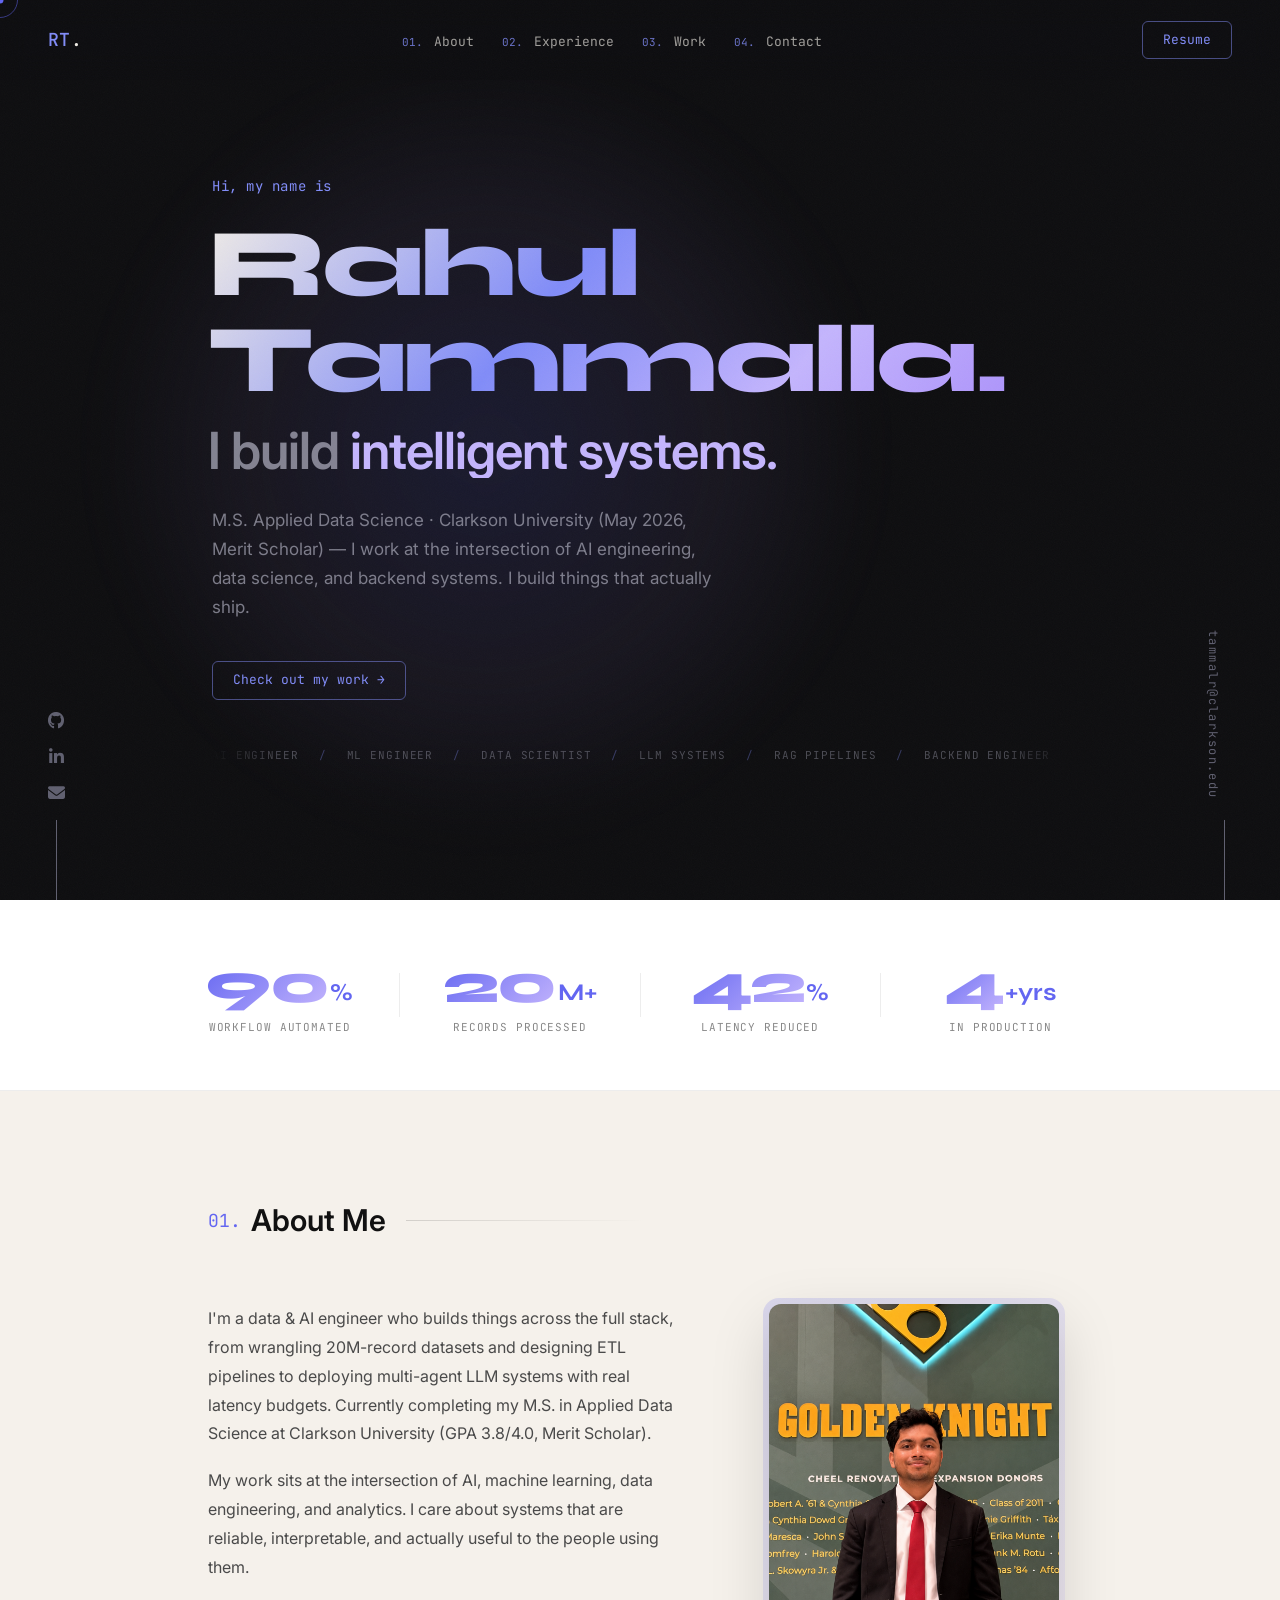
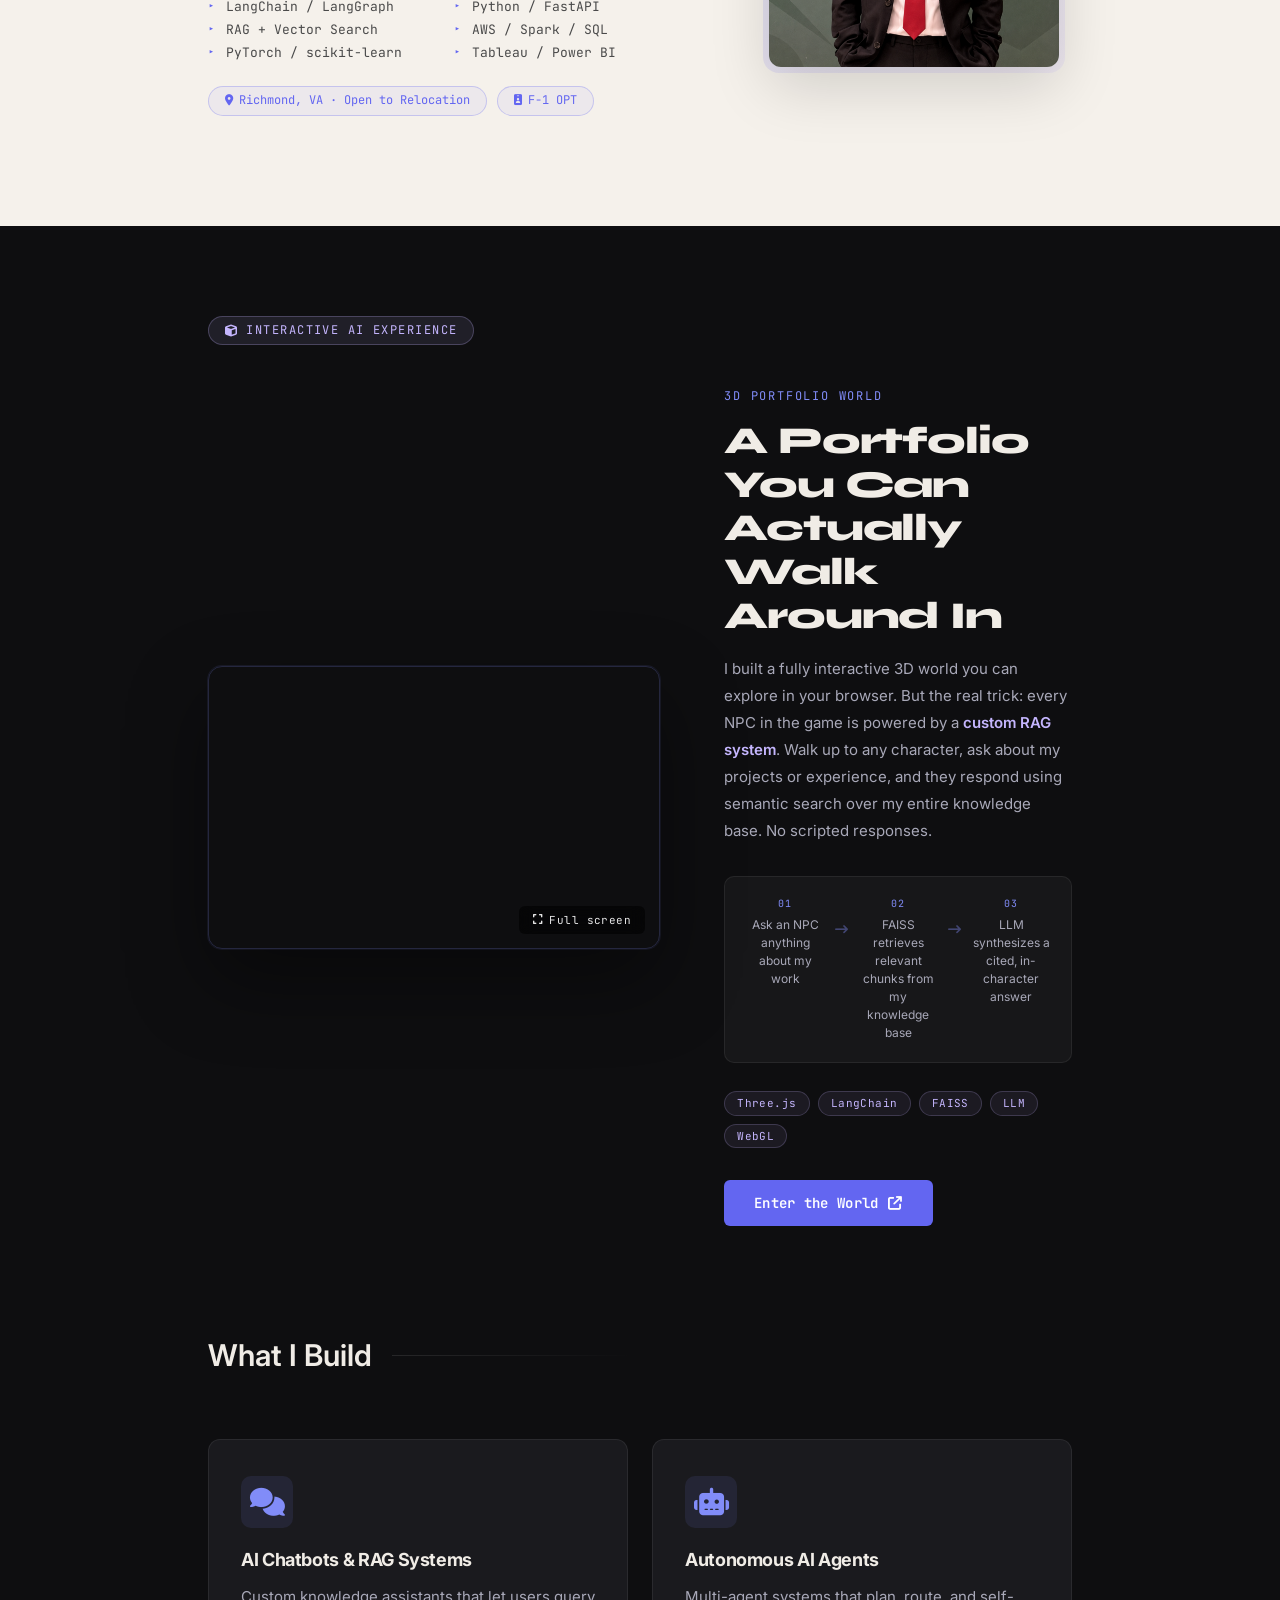
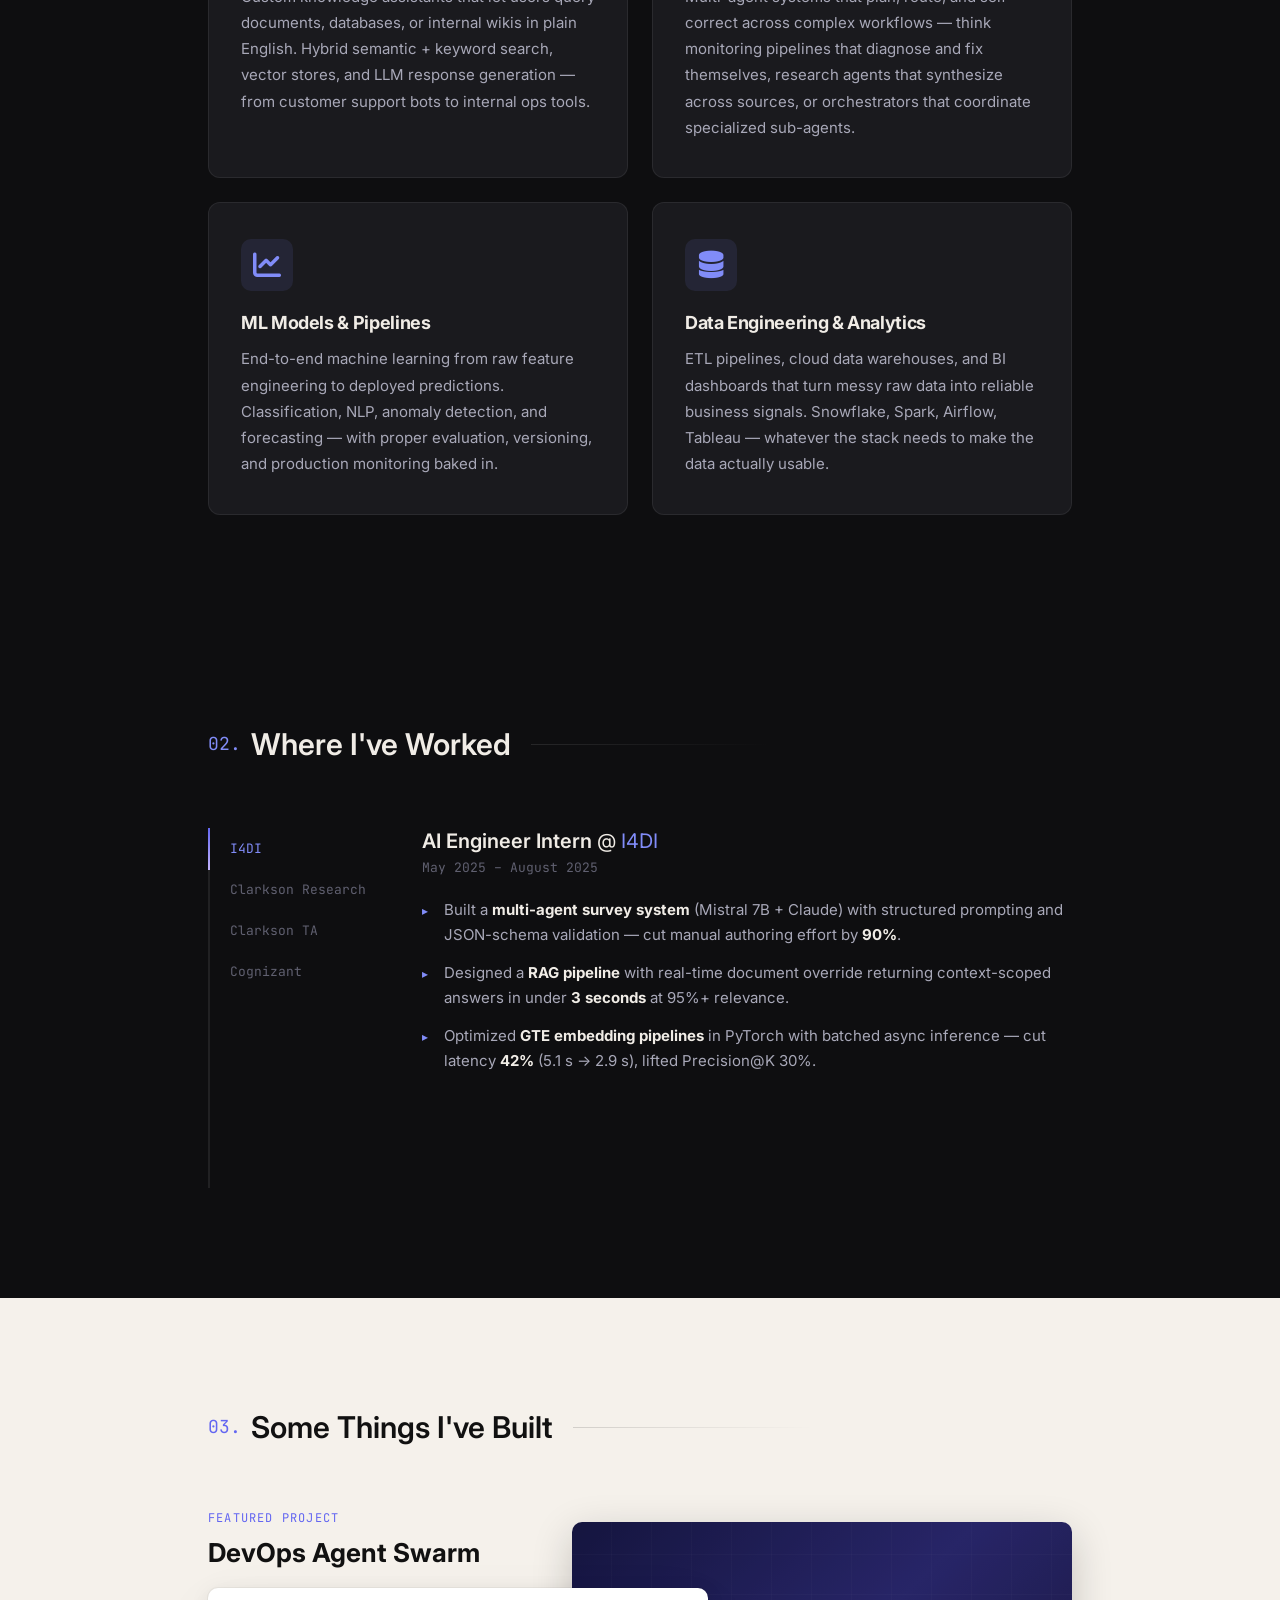
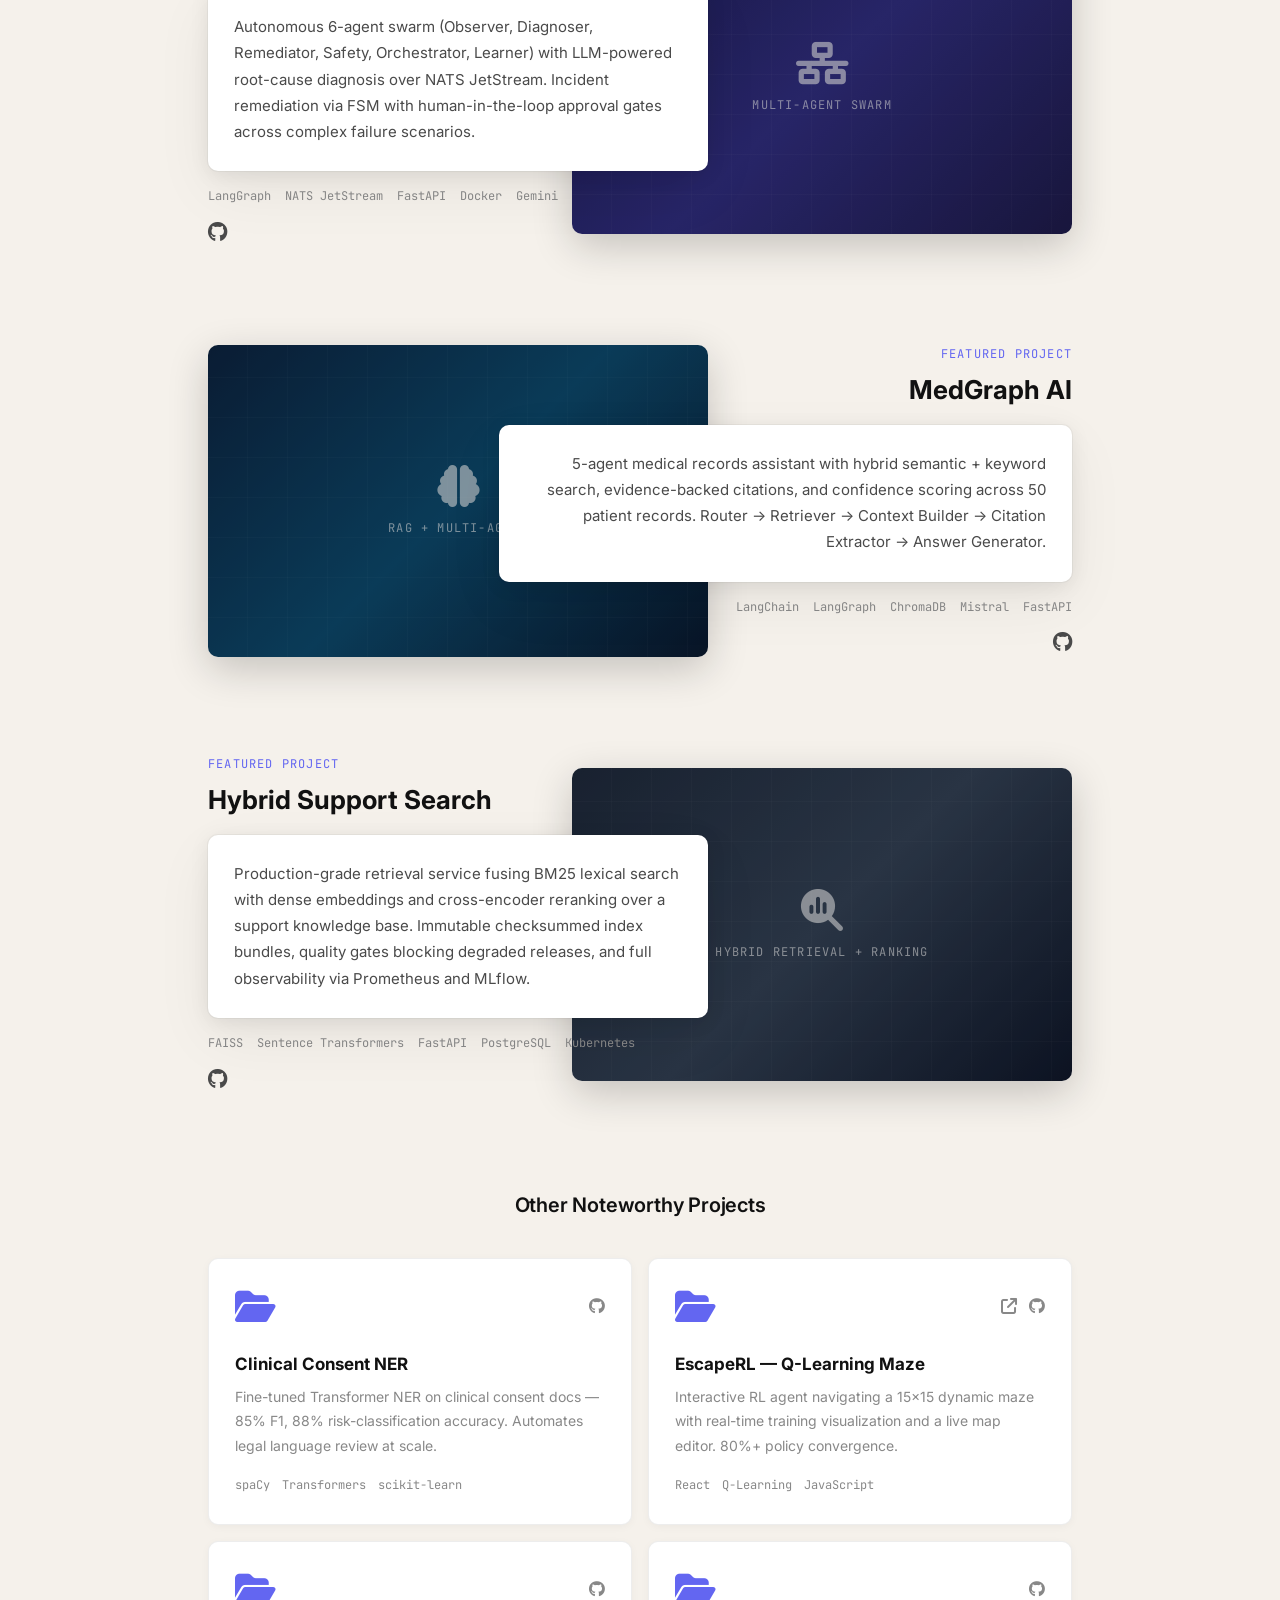
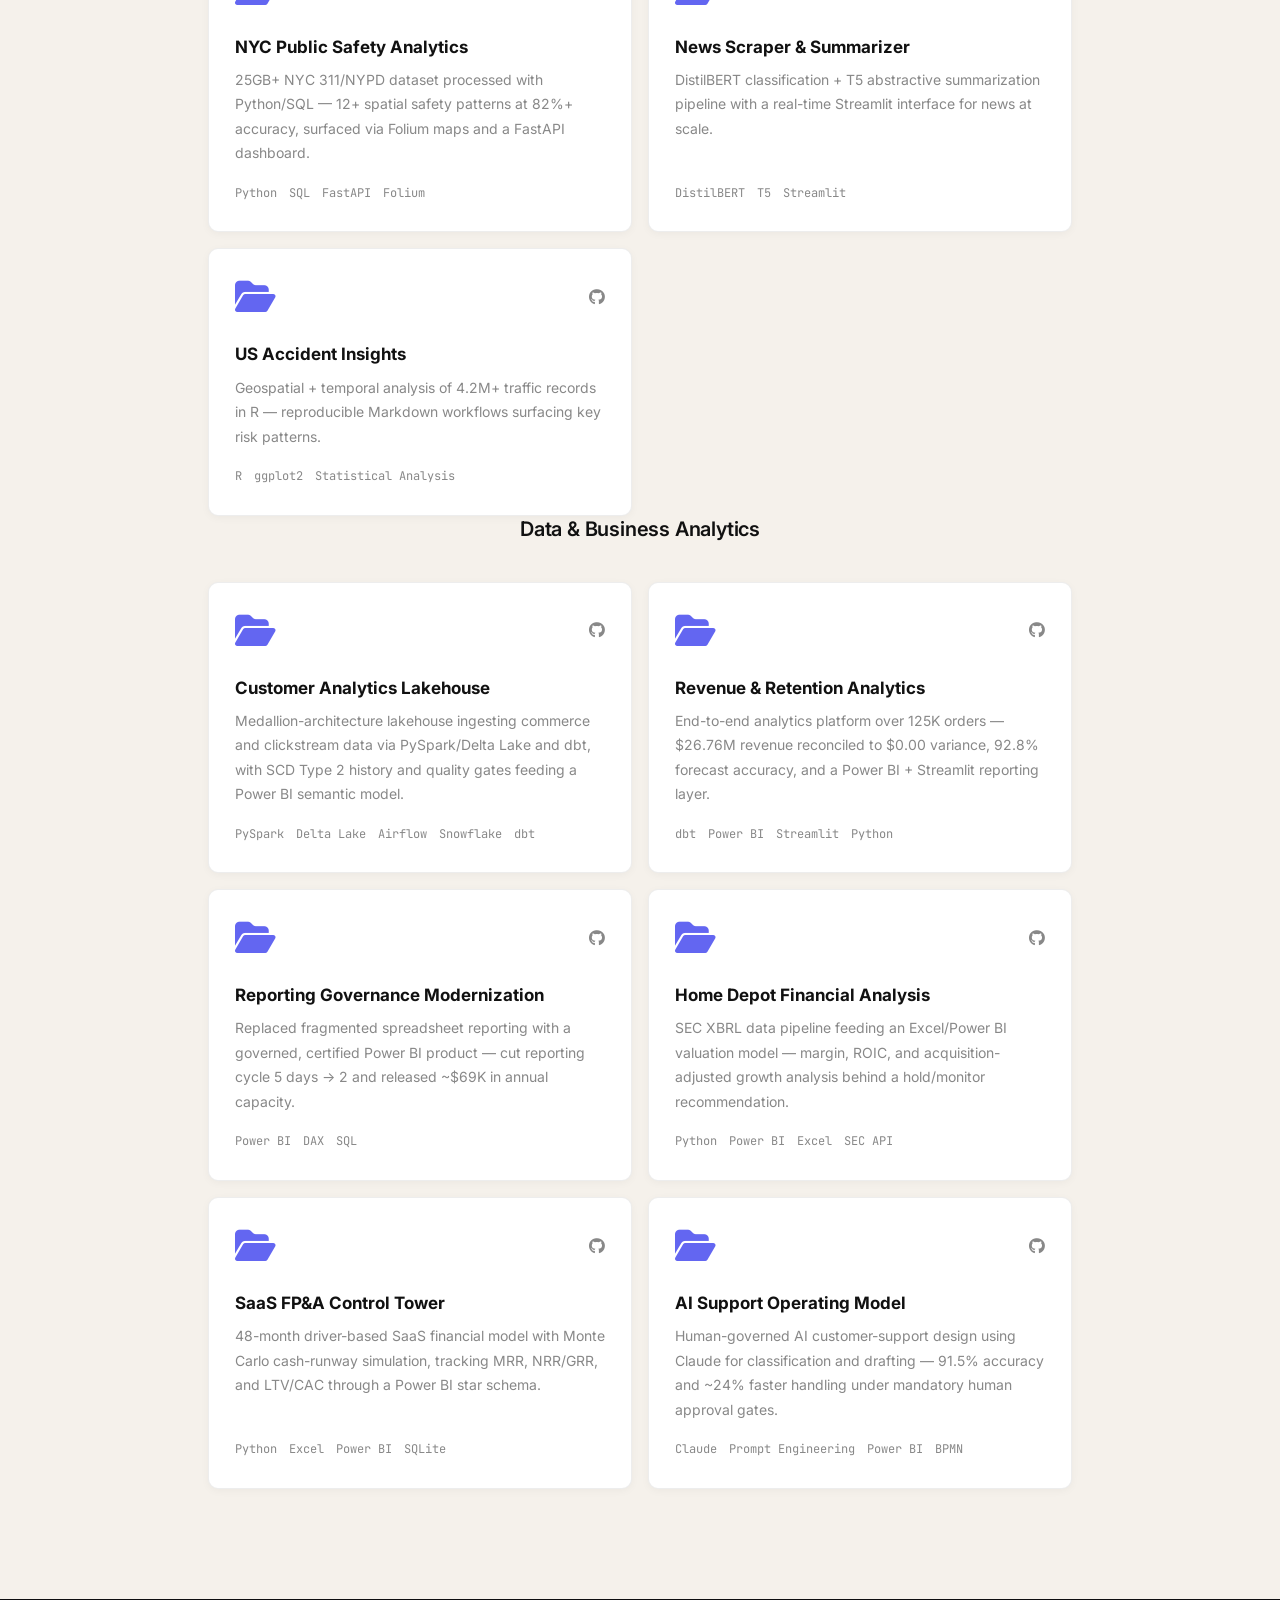
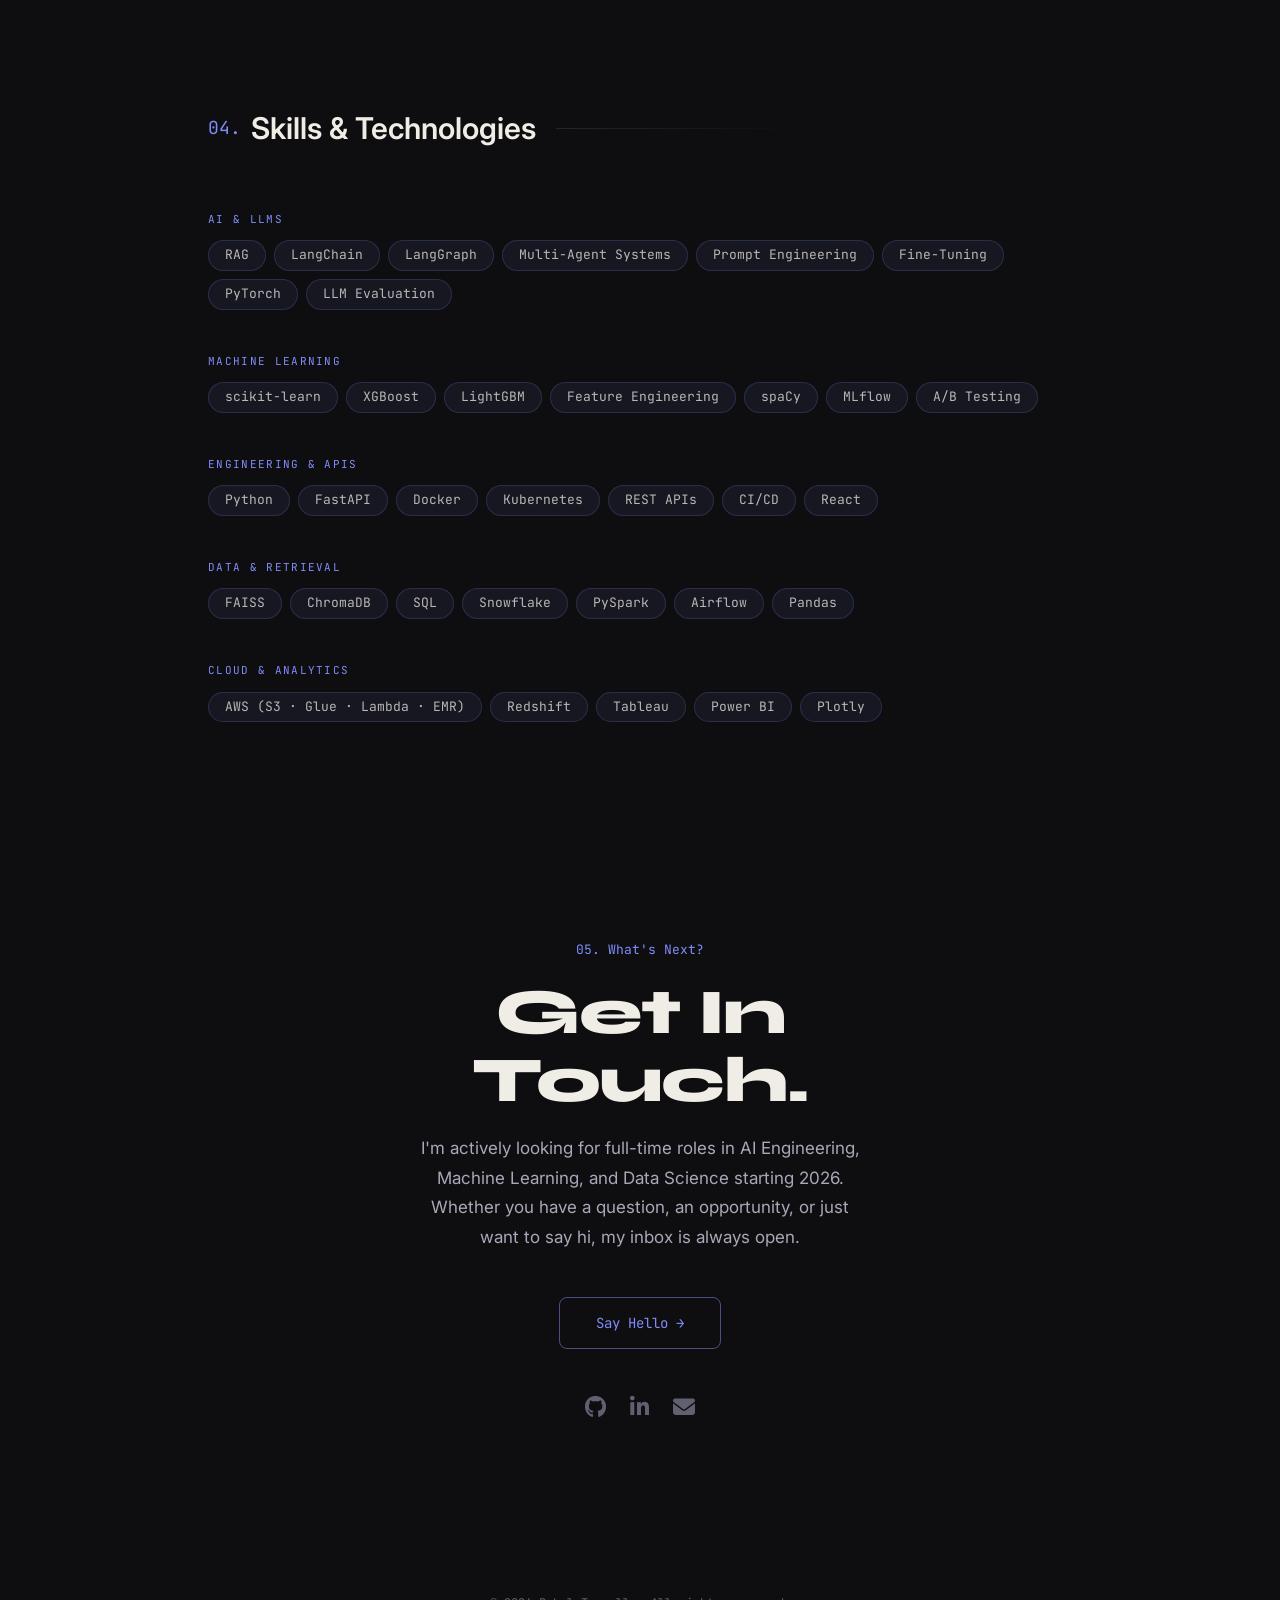
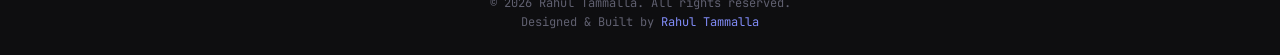
==== index.html @ c5a74364 "Add 7 new projects: hybrid-support-search featured, plus 6 business analytics projects" ====
<!DOCTYPE html>
<html lang="en">
<head>
  <meta charset="UTF-8">
  <meta name="viewport" content="width=device-width, initial-scale=1.0">
  <meta name="description" content="Rahul Tammalla – AI Software Engineer building production agentic LLM systems, RAG pipelines, and cloud backends.">
  <title>Rahul Tammalla</title>
  <link rel="icon" type="image/png" href="assets/logo/NN2.png">
  <link rel="preconnect" href="https://fonts.googleapis.com">
  <link rel="preconnect" href="https://fonts.gstatic.com" crossorigin>
  <link href="https://fonts.googleapis.com/css2?family=Syne:wght@700;800&family=Inter:wght@300;400;500;600&family=JetBrains+Mono:wght@400;500&display=swap" rel="stylesheet">
  <link rel="stylesheet" href="https://cdnjs.cloudflare.com/ajax/libs/font-awesome/6.4.2/css/all.min.css">
  <link rel="stylesheet" href="assets/css/style.css">
  <script async src="https://www.googletagmanager.com/gtag/js?id=G-X3T2V9K1VE"></script>
  <script>window.dataLayer=window.dataLayer||[];function gtag(){dataLayer.push(arguments);}gtag('js',new Date());gtag('config','G-X3T2V9K1VE');</script>
</head>
<body>
  <!-- Custom cursor (desktop only) -->
  <div id="cursor-dot"  class="cursor-dot"></div>
  <div id="cursor-ring" class="cursor-ring"></div>

  <!-- ============================================================
       NAVBAR
  ============================================================ -->
  <header class="nav" id="nav">
    <nav class="nav-inner">
      <a href="/" class="nav-logo">RT<span class="dot">.</span></a>
      <ul class="nav-links">
        <li><a href="#about"><span class="num">01.</span> About</a></li>
        <li><a href="#experience"><span class="num">02.</span> Experience</a></li>
        <li><a href="#work"><span class="num">03.</span> Work</a></li>
        <li><a href="#contact"><span class="num">04.</span> Contact</a></li>
      </ul>
      <a href="assets/download/Rahul_Tammalla_AI.pdf" class="btn-outline" download>Resume</a>
      <button class="hamburger" id="hamburger" aria-label="Menu">
        <i class="fa-solid fa-bars" id="hamIcon"></i>
      </button>
    </nav>
  </header>

  <!-- Mobile drawer -->
  <div class="drawer" id="drawer">
    <button class="drawer-close" id="drawerClose"><i class="fa-solid fa-xmark"></i></button>
    <nav class="drawer-nav">
      <ol>
        <li><a href="#about" class="drawer-link"><span>01.</span> About</a></li>
        <li><a href="#experience" class="drawer-link"><span>02.</span> Experience</a></li>
        <li><a href="#work" class="drawer-link"><span>03.</span> Work</a></li>
        <li><a href="#contact" class="drawer-link"><span>04.</span> Contact</a></li>
      </ol>
      <a href="assets/download/Rahul_Tammalla_AI.pdf" class="btn-outline drawer-resume" download>Resume</a>
    </nav>
  </div>
  <div class="drawer-overlay" id="drawerOverlay"></div>


  <!-- ============================================================
       SIDE RAILS (desktop only)
  ============================================================ -->

  <!-- Left rail: social icons + line -->
  <div class="side-rail side-left">
    <ul class="side-social">
      <li><a href="https://github.com/rahul9908" target="_blank" rel="noopener" aria-label="GitHub"><i class="fa-brands fa-github"></i></a></li>
      <li><a href="https://linkedin.com/in/tammalla-rahul" target="_blank" rel="noopener" aria-label="LinkedIn"><i class="fa-brands fa-linkedin-in"></i></a></li>
      <li><a href="mailto:tammalr@clarkson.edu" aria-label="Email"><i class="fa-solid fa-envelope"></i></a></li>
    </ul>
  </div>

  <!-- Right rail: rotated email + line -->
  <div class="side-rail side-right">
    <a href="mailto:tammalr@clarkson.edu" class="side-email">tammalr@clarkson.edu</a>
  </div>


  <!-- ============================================================
       MAIN CONTENT
  ============================================================ -->
  <main>

    <!-- ============================================================
         HERO
    ============================================================ -->
    <section id="home" class="hero">
      <div class="hero-inner">
        <p class="hero-label fade-up" style="--delay:100ms">Hi, my name is</p>
        <h1 class="hero-name fade-up" style="--delay:200ms">Rahul Tammalla.</h1>
        <h2 class="hero-tagline fade-up" style="--delay:300ms">I build
          <span class="role-rotator" aria-label="AI systems, data pipelines, ML models, analytics tools, AI agents">
            <span class="role-track">
              <span>intelligent systems.</span>
              <span>data pipelines.</span>
              <span>ML models.</span>
              <span>analytics tools.</span>
              <span>AI agents.</span>
            </span>
          </span>
        </h2>
        <p class="hero-desc fade-up" style="--delay:400ms">
          M.S. Applied Data Science · Clarkson University (May 2026, Merit Scholar) — I work at the intersection of AI engineering, data science, and backend systems. I build things that actually ship.
        </p>
        <div class="hero-cta fade-up" style="--delay:500ms">
          <a href="#work" class="btn-outline btn-magnetic">Check out my work &#8594;</a>
        </div>
        <!-- Scrolling role marquee -->
        <div class="marquee-wrap fade-up" style="--delay:650ms" aria-hidden="true">
          <div class="marquee-track">
            <span>AI Engineer</span><span class="msep">/</span>
            <span>ML Engineer</span><span class="msep">/</span>
            <span>Data Scientist</span><span class="msep">/</span>
            <span>LLM Systems</span><span class="msep">/</span>
            <span>RAG Pipelines</span><span class="msep">/</span>
            <span>Backend Engineer</span><span class="msep">/</span>
            <span>AI Engineer</span><span class="msep">/</span>
            <span>ML Engineer</span><span class="msep">/</span>
            <span>Data Scientist</span><span class="msep">/</span>
            <span>LLM Systems</span><span class="msep">/</span>
            <span>RAG Pipelines</span><span class="msep">/</span>
            <span>Backend Engineer</span><span class="msep">/</span>
          </div>
        </div>
      </div>
    </section>

    <!-- STATS STRIP -->
    <div class="stats-strip">
      <div class="stats-inner">
        <div class="stat">
          <p class="stat-val"><span class="stat-num" data-target="90">0</span><span class="stat-suf">%</span></p>
          <p class="stat-label">workflow automated</p>
        </div>
        <div class="stat-div"></div>
        <div class="stat">
          <p class="stat-val"><span class="stat-num" data-target="20">0</span><span class="stat-suf">M+</span></p>
          <p class="stat-label">records processed</p>
        </div>
        <div class="stat-div"></div>
        <div class="stat">
          <p class="stat-val"><span class="stat-num" data-target="42">0</span><span class="stat-suf">%</span></p>
          <p class="stat-label">latency reduced</p>
        </div>
        <div class="stat-div"></div>
        <div class="stat">
          <p class="stat-val"><span class="stat-num" data-target="4">0</span><span class="stat-suf">+yrs</span></p>
          <p class="stat-label">in production</p>
        </div>
      </div>
    </div>


    <!-- ============================================================
         ABOUT
    ============================================================ -->
    <section id="about" class="section section-light">
      <div class="container">
        <h2 class="section-heading reveal"><span class="section-num">01.</span> About Me</h2>
        <div class="about-inner">
          <div class="about-text reveal">
            <p>I'm a data &amp; AI engineer who builds things across the full stack, from wrangling 20M-record datasets and designing ETL pipelines to deploying multi-agent LLM systems with real latency budgets. Currently completing my M.S. in Applied Data Science at Clarkson University (GPA 3.8/4.0, Merit Scholar).</p>
            <p>My work sits at the intersection of AI, machine learning, data engineering, and analytics. I care about systems that are reliable, interpretable, and actually useful to the people using them.</p>
            <ul class="about-tech-list">
              <li>LangChain / LangGraph</li>
              <li>Python / FastAPI</li>
              <li>RAG + Vector Search</li>
              <li>AWS / Spark / SQL</li>
              <li>PyTorch / scikit-learn</li>
              <li>Tableau / Power BI</li>
            </ul>
            <div class="about-chips">
              <span><i class="fa-solid fa-location-dot"></i> Richmond, VA &middot; Open to Relocation</span>
              <span><i class="fa-solid fa-id-badge"></i> F-1 OPT</span>
            </div>
          </div>
          <div class="about-img reveal">
            <div class="img-wrapper">
              <img src="assets/images/about/PROFILEphoto.png" alt="Rahul Tammalla">
            </div>
          </div>
        </div>
      </div>
    </section>


    <!-- ============================================================
         MY WORLD — 3D Portfolio
    ============================================================ -->
    <section class="section section-dark world-section">
      <div class="container">

        <div class="world-eyebrow reveal">
          <span class="world-badge"><i class="fa-solid fa-cube"></i> Interactive AI Experience</span>
        </div>

        <div class="world-inner">

          <!-- iframe — left, dominant -->
          <div class="world-preview reveal">
            <div class="world-frame">
              <iframe
                src="https://rahul3dportfolio.vercel.app/"
                class="world-iframe"
                title="3D Interactive Portfolio"
                loading="lazy"
                allowfullscreen>
              </iframe>
              <a href="https://rahul3dportfolio.vercel.app/" target="_blank" rel="noopener" class="world-expand-btn">
                <i class="fa-solid fa-expand"></i> Full screen
              </a>
            </div>
          </div>

          <!-- copy — right -->
          <div class="world-text reveal">
            <p class="world-overline">3D Portfolio World</p>
            <h2 class="world-title">A Portfolio You Can Actually Walk Around In</h2>
            <p class="world-desc">I built a fully interactive 3D world you can explore in your browser. But the real trick: every NPC in the game is powered by a <strong>custom RAG system</strong>. Walk up to any character, ask about my projects or experience, and they respond using semantic search over my entire knowledge base. No scripted responses.</p>

            <div class="rag-flow">
              <div class="rag-step">
                <span class="rag-num">01</span>
                <p>Ask an NPC anything about my work</p>
              </div>
              <div class="rag-arrow"><i class="fa-solid fa-arrow-right-long"></i></div>
              <div class="rag-step">
                <span class="rag-num">02</span>
                <p>FAISS retrieves relevant chunks from my knowledge base</p>
              </div>
              <div class="rag-arrow"><i class="fa-solid fa-arrow-right-long"></i></div>
              <div class="rag-step">
                <span class="rag-num">03</span>
                <p>LLM synthesizes a cited, in-character answer</p>
              </div>
            </div>

            <ul class="world-tech-tags">
              <li>Three.js</li><li>LangChain</li><li>FAISS</li><li>LLM</li><li>WebGL</li>
            </ul>

            <a href="https://rahul3dportfolio.vercel.app/" target="_blank" rel="noopener" class="btn-primary world-cta">
              Enter the World <i class="fa-solid fa-arrow-up-right-from-square"></i>
            </a>
          </div>

        </div>
      </div>
    </section>


    <!-- ============================================================
         WHAT I BUILD
    ============================================================ -->
    <section class="section section-dark build-section">
      <div class="container">
        <h2 class="section-heading reveal" style="color: var(--text-inv);">What I Build</h2>
        <div class="build-grid">

          <div class="build-card reveal">
            <div class="build-icon"><i class="fa-solid fa-comments"></i></div>
            <h3>AI Chatbots &amp; RAG Systems</h3>
            <p>Custom knowledge assistants that let users query documents, databases, or internal wikis in plain English. Hybrid semantic + keyword search, vector stores, and LLM response generation — from customer support bots to internal ops tools.</p>
          </div>

          <div class="build-card reveal">
            <div class="build-icon"><i class="fa-solid fa-robot"></i></div>
            <h3>Autonomous AI Agents</h3>
            <p>Multi-agent systems that plan, route, and self-correct across complex workflows — think monitoring pipelines that diagnose and fix themselves, research agents that synthesize across sources, or orchestrators that coordinate specialized sub-agents.</p>
          </div>

          <div class="build-card reveal">
            <div class="build-icon"><i class="fa-solid fa-chart-line"></i></div>
            <h3>ML Models &amp; Pipelines</h3>
            <p>End-to-end machine learning from raw feature engineering to deployed predictions. Classification, NLP, anomaly detection, and forecasting — with proper evaluation, versioning, and production monitoring baked in.</p>
          </div>

          <div class="build-card reveal">
            <div class="build-icon"><i class="fa-solid fa-database"></i></div>
            <h3>Data Engineering &amp; Analytics</h3>
            <p>ETL pipelines, cloud data warehouses, and BI dashboards that turn messy raw data into reliable business signals. Snowflake, Spark, Airflow, Tableau — whatever the stack needs to make the data actually usable.</p>
          </div>

        </div>
      </div>
    </section>


    <!-- ============================================================
         EXPERIENCE
    ============================================================ -->
    <section id="experience" class="section section-dark">
      <div class="container">
        <h2 class="section-heading reveal"><span class="section-num">02.</span> Where I've Worked</h2>
        <div class="exp-container reveal">
          <div class="exp-tabs" role="tablist">
            <button class="exp-tab active" data-tab="i4di" role="tab">I4DI</button>
            <button class="exp-tab" data-tab="clarkson-research" role="tab">Clarkson Research</button>
            <button class="exp-tab" data-tab="clarkson-ta" role="tab">Clarkson TA</button>
            <button class="exp-tab" data-tab="cognizant" role="tab">Cognizant</button>
            <div class="tab-indicator"></div>
          </div>
          <div class="exp-panels">

            <div class="exp-panel active" data-panel="i4di">
              <h3 class="exp-title">AI Engineer Intern <span class="exp-company">@ <a href="#" class="accent-link">I4DI</a></span></h3>
              <p class="exp-date">May 2025 &ndash; August 2025</p>
              <ul class="exp-bullets">
                <li>Built a <strong>multi-agent survey system</strong> (Mistral 7B + Claude) with structured prompting and JSON-schema validation — cut manual authoring effort by <strong>90%</strong>.</li>
                <li>Designed a <strong>RAG pipeline</strong> with real-time document override returning context-scoped answers in under <strong>3 seconds</strong> at 95%+ relevance.</li>
                <li>Optimized <strong>GTE embedding pipelines</strong> in PyTorch with batched async inference — cut latency <strong>42%</strong> (5.1 s → 2.9 s), lifted Precision@K 30%.</li>
              </ul>
            </div>

            <div class="exp-panel" data-panel="clarkson-research">
              <h3 class="exp-title">ML Research Assistant <span class="exp-company">@ <a href="#" class="accent-link">Clarkson University</a></span></h3>
              <p class="exp-date">January 2025 &ndash; July 2025</p>
              <ul class="exp-bullets">
                <li>Analyzed <strong>20M+ NEMSIS emergency records</strong>, engineered 70+ features surfacing 15 stroke-delay predictors — projected <strong>40% response time reduction</strong>.</li>
                <li>Built Python / SQL / PySpark pipelines resolving <strong>1M+ missing values</strong>, trained XGBoost / LightGBM / SVM models lifting accuracy <strong>20%</strong>.</li>
              </ul>
            </div>

            <div class="exp-panel" data-panel="clarkson-ta">
              <h3 class="exp-title">Graduate Teaching Assistant <span class="exp-company">@ <a href="#" class="accent-link">Clarkson University</a></span></h3>
              <p class="exp-date">August 2024 &ndash; Present</p>
              <ul class="exp-bullets">
                <li>Supporting <strong>40+ graduate students</strong> in Probability &amp; Statistics — hypothesis testing, regression, and statistical inference.</li>
              </ul>
            </div>

            <div class="exp-panel" data-panel="cognizant">
              <h3 class="exp-title">Data Engineer <span class="exp-company">@ <a href="#" class="accent-link">Cognizant Technology Solutions</a></span></h3>
              <p class="exp-date">October 2021 &ndash; August 2024</p>
              <ul class="exp-bullets">
                <li>Built <strong>Airflow / SQL ETL pipelines</strong> on Snowflake / Redshift processing 5M+ records daily at <strong>95%+ uptime</strong> via CI/CD on Kubernetes.</li>
                <li>Delivered <strong>5+ Tableau / Power BI dashboards</strong> integrating 3 source systems — cut manual reporting 30%, enabled self-serve analytics.</li>
              </ul>
            </div>

          </div>
        </div>
      </div>
    </section>


    <!-- ============================================================
         WORK / PROJECTS
    ============================================================ -->
    <section id="work" class="section section-light">
      <div class="container">
        <h2 class="section-heading reveal"><span class="section-num">03.</span> Some Things I've Built</h2>

        <!-- Featured projects -->
        <div class="featured-list">

          <!-- Featured 1: DevOps Agent Swarm (image right) -->
          <div class="fp reveal">
            <div class="fp-content">
              <p class="fp-overline">Featured Project</p>
              <h3 class="fp-title"><a href="https://github.com/rahul9908/DevOps-Agent-Swarm" target="_blank" rel="noopener">DevOps Agent Swarm</a></h3>
              <div class="fp-desc">
                <p>Autonomous 6-agent swarm (Observer, Diagnoser, Remediator, Safety, Orchestrator, Learner) with LLM-powered root-cause diagnosis over NATS JetStream. Incident remediation via FSM with human-in-the-loop approval gates across complex failure scenarios.</p>
              </div>
              <ul class="fp-tech">
                <li>LangGraph</li><li>NATS JetStream</li><li>FastAPI</li><li>Docker</li><li>Gemini</li>
              </ul>
              <div class="fp-links">
                <a href="https://github.com/rahul9908/DevOps-Agent-Swarm" target="_blank" rel="noopener" aria-label="GitHub"><i class="fa-brands fa-github"></i></a>
              </div>
            </div>
            <div class="fp-image">
              <a href="https://github.com/rahul9908/DevOps-Agent-Swarm" target="_blank" rel="noopener">
                <div class="fp-img-placeholder" style="background: linear-gradient(135deg, #1a1a4e 0%, #312e81 50%, #1e1b4b 100%);">
                  <div class="fp-img-label">
                    <i class="fa-solid fa-network-wired"></i>
                    <span>Multi-Agent Swarm</span>
                  </div>
                </div>
              </a>
            </div>
          </div>

          <!-- Featured 2: MedGraph AI (image left) -->
          <div class="fp fp-reverse reveal">
            <div class="fp-content">
              <p class="fp-overline">Featured Project</p>
              <h3 class="fp-title"><a href="https://github.com/rahul9908/Medical-AI-search-assistant" target="_blank" rel="noopener">MedGraph AI</a></h3>
              <div class="fp-desc">
                <p>5-agent medical records assistant with hybrid semantic + keyword search, evidence-backed citations, and confidence scoring across 50 patient records. Router → Retriever → Context Builder → Citation Extractor → Answer Generator.</p>
              </div>
              <ul class="fp-tech">
                <li>LangChain</li><li>LangGraph</li><li>ChromaDB</li><li>Mistral</li><li>FastAPI</li>
              </ul>
              <div class="fp-links">
                <a href="https://github.com/rahul9908/Medical-AI-search-assistant" target="_blank" rel="noopener" aria-label="GitHub"><i class="fa-brands fa-github"></i></a>
              </div>
            </div>
            <div class="fp-image">
              <a href="https://github.com/rahul9908/Medical-AI-search-assistant" target="_blank" rel="noopener">
                <div class="fp-img-placeholder" style="background: linear-gradient(135deg, #0c2340 0%, #0c4a6e 50%, #0a192f 100%);">
                  <div class="fp-img-label">
                    <i class="fa-solid fa-brain"></i>
                    <span>RAG + Multi-Agent</span>
                  </div>
                </div>
              </a>
            </div>
          </div>

          <!-- Featured 3: Hybrid Support Search (image right) -->
          <div class="fp reveal">
            <div class="fp-content">
              <p class="fp-overline">Featured Project</p>
              <h3 class="fp-title"><a href="https://github.com/rahul9908/hybrid-support-search" target="_blank" rel="noopener">Hybrid Support Search</a></h3>
              <div class="fp-desc">
                <p>Production-grade retrieval service fusing BM25 lexical search with dense embeddings and cross-encoder reranking over a support knowledge base. Immutable checksummed index bundles, quality gates blocking degraded releases, and full observability via Prometheus and MLflow.</p>
              </div>
              <ul class="fp-tech">
                <li>FAISS</li><li>Sentence Transformers</li><li>FastAPI</li><li>PostgreSQL</li><li>Kubernetes</li>
              </ul>
              <div class="fp-links">
                <a href="https://github.com/rahul9908/hybrid-support-search" target="_blank" rel="noopener" aria-label="GitHub"><i class="fa-brands fa-github"></i></a>
              </div>
            </div>
            <div class="fp-image">
              <a href="https://github.com/rahul9908/hybrid-support-search" target="_blank" rel="noopener">
                <div class="fp-img-placeholder" style="background: linear-gradient(135deg, #1e293b 0%, #334155 50%, #0f172a 100%);">
                  <div class="fp-img-label">
                    <i class="fa-solid fa-magnifying-glass-chart"></i>
                    <span>Hybrid Retrieval + Ranking</span>
                  </div>
                </div>
              </a>
            </div>
          </div>

        </div>

        <!-- Other noteworthy projects -->
        <h3 class="other-heading reveal">Other Noteworthy Projects</h3>
        <div class="other-grid">

          <div class="other-card reveal">
            <div class="card-top">
              <i class="fa-solid fa-folder-open card-folder"></i>
              <div class="card-links">
                <a href="https://github.com/rahul9908/clinical-consent-NER-Project" target="_blank" rel="noopener" aria-label="GitHub"><i class="fa-brands fa-github"></i></a>
              </div>
            </div>
            <h4 class="card-title">Clinical Consent NER</h4>
            <p class="card-desc">Fine-tuned Transformer NER on clinical consent docs — 85% F1, 88% risk-classification accuracy. Automates legal language review at scale.</p>
            <ul class="card-tech"><li>spaCy</li><li>Transformers</li><li>scikit-learn</li></ul>
          </div>

          <div class="other-card reveal">
            <div class="card-top">
              <i class="fa-solid fa-folder-open card-folder"></i>
              <div class="card-links">
                <a href="https://rahul9908.github.io/escaperl-game/" target="_blank" rel="noopener" aria-label="Demo"><i class="fa-solid fa-arrow-up-right-from-square"></i></a>
                <a href="https://github.com/rahul9908/escaperl-game" target="_blank" rel="noopener" aria-label="GitHub"><i class="fa-brands fa-github"></i></a>
              </div>
            </div>
            <h4 class="card-title">EscapeRL &mdash; Q-Learning Maze</h4>
            <p class="card-desc">Interactive RL agent navigating a 15×15 dynamic maze with real-time training visualization and a live map editor. 80%+ policy convergence.</p>
            <ul class="card-tech"><li>React</li><li>Q-Learning</li><li>JavaScript</li></ul>
          </div>

          <div class="other-card reveal">
            <div class="card-top">
              <i class="fa-solid fa-folder-open card-folder"></i>
              <div class="card-links">
                <a href="https://github.com/rahul9908" target="_blank" rel="noopener" aria-label="GitHub"><i class="fa-brands fa-github"></i></a>
              </div>
            </div>
            <h4 class="card-title">NYC Public Safety Analytics</h4>
            <p class="card-desc">25GB+ NYC 311/NYPD dataset processed with Python/SQL — 12+ spatial safety patterns at 82%+ accuracy, surfaced via Folium maps and a FastAPI dashboard.</p>
            <ul class="card-tech"><li>Python</li><li>SQL</li><li>FastAPI</li><li>Folium</li></ul>
          </div>

          <div class="other-card reveal">
            <div class="card-top">
              <i class="fa-solid fa-folder-open card-folder"></i>
              <div class="card-links">
                <a href="https://github.com/rahul9908/NewsScraper" target="_blank" rel="noopener" aria-label="GitHub"><i class="fa-brands fa-github"></i></a>
              </div>
            </div>
            <h4 class="card-title">News Scraper &amp; Summarizer</h4>
            <p class="card-desc">DistilBERT classification + T5 abstractive summarization pipeline with a real-time Streamlit interface for news at scale.</p>
            <ul class="card-tech"><li>DistilBERT</li><li>T5</li><li>Streamlit</li></ul>
          </div>

          <div class="other-card reveal">
            <div class="card-top">
              <i class="fa-solid fa-folder-open card-folder"></i>
              <div class="card-links">
                <a href="https://github.com/rahul9908/US-Accident-Insights" target="_blank" rel="noopener" aria-label="GitHub"><i class="fa-brands fa-github"></i></a>
              </div>
            </div>
            <h4 class="card-title">US Accident Insights</h4>
            <p class="card-desc">Geospatial + temporal analysis of 4.2M+ traffic records in R — reproducible Markdown workflows surfacing key risk patterns.</p>
            <ul class="card-tech"><li>R</li><li>ggplot2</li><li>Statistical Analysis</li></ul>
          </div>

        </div>

        <!-- Data & Business Analytics projects -->
        <h3 class="other-heading reveal">Data &amp; Business Analytics</h3>
        <div class="other-grid">

          <div class="other-card reveal">
            <div class="card-top">
              <i class="fa-solid fa-folder-open card-folder"></i>
              <div class="card-links">
                <a href="https://github.com/rahul9908/real-time-customer-analytics-lakehouse" target="_blank" rel="noopener" aria-label="GitHub"><i class="fa-brands fa-github"></i></a>
              </div>
            </div>
            <h4 class="card-title">Customer Analytics Lakehouse</h4>
            <p class="card-desc">Medallion-architecture lakehouse ingesting commerce and clickstream data via PySpark/Delta Lake and dbt, with SCD Type 2 history and quality gates feeding a Power BI semantic model.</p>
            <ul class="card-tech"><li>PySpark</li><li>Delta Lake</li><li>Airflow</li><li>Snowflake</li><li>dbt</li></ul>
          </div>

          <div class="other-card reveal">
            <div class="card-top">
              <i class="fa-solid fa-folder-open card-folder"></i>
              <div class="card-links">
                <a href="https://github.com/rahul9908/customer-revenue-retention-analytics" target="_blank" rel="noopener" aria-label="GitHub"><i class="fa-brands fa-github"></i></a>
              </div>
            </div>
            <h4 class="card-title">Revenue &amp; Retention Analytics</h4>
            <p class="card-desc">End-to-end analytics platform over 125K orders — $26.76M revenue reconciled to $0.00 variance, 92.8% forecast accuracy, and a Power BI + Streamlit reporting layer.</p>
            <ul class="card-tech"><li>dbt</li><li>Power BI</li><li>Streamlit</li><li>Python</li></ul>
          </div>

          <div class="other-card reveal">
            <div class="card-top">
              <i class="fa-solid fa-folder-open card-folder"></i>
              <div class="card-links">
                <a href="https://github.com/rahul9908/enterprise-reporting-governance-modernization" target="_blank" rel="noopener" aria-label="GitHub"><i class="fa-brands fa-github"></i></a>
              </div>
            </div>
            <h4 class="card-title">Reporting Governance Modernization</h4>
            <p class="card-desc">Replaced fragmented spreadsheet reporting with a governed, certified Power BI product — cut reporting cycle 5 days &rarr; 2 and released ~$69K in annual capacity.</p>
            <ul class="card-tech"><li>Power BI</li><li>DAX</li><li>SQL</li></ul>
          </div>

          <div class="other-card reveal">
            <div class="card-top">
              <i class="fa-solid fa-folder-open card-folder"></i>
              <div class="card-links">
                <a href="https://github.com/rahul9908/home-depot-financial-performance-analytics" target="_blank" rel="noopener" aria-label="GitHub"><i class="fa-brands fa-github"></i></a>
              </div>
            </div>
            <h4 class="card-title">Home Depot Financial Analysis</h4>
            <p class="card-desc">SEC XBRL data pipeline feeding an Excel/Power BI valuation model — margin, ROIC, and acquisition-adjusted growth analysis behind a hold/monitor recommendation.</p>
            <ul class="card-tech"><li>Python</li><li>Power BI</li><li>Excel</li><li>SEC API</li></ul>
          </div>

          <div class="other-card reveal">
            <div class="card-top">
              <i class="fa-solid fa-folder-open card-folder"></i>
              <div class="card-links">
                <a href="https://github.com/rahul9908/saas-fpa-financial-model" target="_blank" rel="noopener" aria-label="GitHub"><i class="fa-brands fa-github"></i></a>
              </div>
            </div>
            <h4 class="card-title">SaaS FP&amp;A Control Tower</h4>
            <p class="card-desc">48-month driver-based SaaS financial model with Monte Carlo cash-runway simulation, tracking MRR, NRR/GRR, and LTV/CAC through a Power BI star schema.</p>
            <ul class="card-tech"><li>Python</li><li>Excel</li><li>Power BI</li><li>SQLite</li></ul>
          </div>

          <div class="other-card reveal">
            <div class="card-top">
              <i class="fa-solid fa-folder-open card-folder"></i>
              <div class="card-links">
                <a href="https://github.com/rahul9908/ai-support-operating-model" target="_blank" rel="noopener" aria-label="GitHub"><i class="fa-brands fa-github"></i></a>
              </div>
            </div>
            <h4 class="card-title">AI Support Operating Model</h4>
            <p class="card-desc">Human-governed AI customer-support design using Claude for classification and drafting — 91.5% accuracy and ~24% faster handling under mandatory human approval gates.</p>
            <ul class="card-tech"><li>Claude</li><li>Prompt Engineering</li><li>Power BI</li><li>BPMN</li></ul>
          </div>

        </div>

      </div>
    </section>


    <!-- ============================================================
         SKILLS
    ============================================================ -->
    <section id="skills" class="section section-dark">
      <div class="container">
        <h2 class="section-heading reveal"><span class="section-num">04.</span> Skills &amp; Technologies</h2>
        <div class="skills-block reveal">

          <div class="skill-category">
            <p class="skill-cat-label">AI &amp; LLMs</p>
            <div class="skill-tags">
              <span>RAG</span><span>LangChain</span><span>LangGraph</span><span>Multi-Agent Systems</span>
              <span>Prompt Engineering</span><span>Fine-Tuning</span><span>PyTorch</span><span>LLM Evaluation</span>
            </div>
          </div>

          <div class="skill-category">
            <p class="skill-cat-label">Machine Learning</p>
            <div class="skill-tags">
              <span>scikit-learn</span><span>XGBoost</span><span>LightGBM</span>
              <span>Feature Engineering</span><span>spaCy</span><span>MLflow</span><span>A/B Testing</span>
            </div>
          </div>

          <div class="skill-category">
            <p class="skill-cat-label">Engineering &amp; APIs</p>
            <div class="skill-tags">
              <span>Python</span><span>FastAPI</span><span>Docker</span>
              <span>Kubernetes</span><span>REST APIs</span><span>CI/CD</span><span>React</span>
            </div>
          </div>

          <div class="skill-category">
            <p class="skill-cat-label">Data &amp; Retrieval</p>
            <div class="skill-tags">
              <span>FAISS</span><span>ChromaDB</span><span>SQL</span><span>Snowflake</span>
              <span>PySpark</span><span>Airflow</span><span>Pandas</span>
            </div>
          </div>

          <div class="skill-category">
            <p class="skill-cat-label">Cloud &amp; Analytics</p>
            <div class="skill-tags">
              <span>AWS (S3 · Glue · Lambda · EMR)</span><span>Redshift</span>
              <span>Tableau</span><span>Power BI</span><span>Plotly</span>
            </div>
          </div>

        </div>
      </div>
    </section>


    <!-- ============================================================
         CONTACT
    ============================================================ -->
    <section id="contact" class="section section-dark contact-section">
      <div class="container">
        <div class="contact-inner reveal">
          <p class="contact-overline">05. What's Next?</p>
          <h2 class="contact-heading">Get In Touch.</h2>
          <p class="contact-desc">I'm actively looking for full-time roles in AI Engineering, Machine Learning, and Data Science starting 2026. Whether you have a question, an opportunity, or just want to say hi, my inbox is always open.</p>
          <a href="mailto:tammalr@clarkson.edu" class="btn-outline btn-large">Say Hello &#8594;</a>
          <div class="contact-links">
            <a href="https://github.com/rahul9908" target="_blank" rel="noopener"><i class="fa-brands fa-github"></i></a>
            <a href="https://linkedin.com/in/tammalla-rahul" target="_blank" rel="noopener"><i class="fa-brands fa-linkedin-in"></i></a>
            <a href="mailto:tammalr@clarkson.edu"><i class="fa-solid fa-envelope"></i></a>
          </div>
        </div>
      </div>
    </section>

  </main>


  <!-- ============================================================
       FOOTER
  ============================================================ -->
  <footer class="footer">
    <div class="footer-inner">
      <p>&copy; 2026 Rahul Tammalla. All rights reserved.</p>
      <p>Designed &amp; Built by <a href="https://github.com/rahul9908" target="_blank" rel="noopener" class="accent-link">Rahul Tammalla</a></p>
    </div>
  </footer>

  <script src="assets/js/main.js"></script>
</body>
</html>
---- assets/css/style.css ----
/* ============================================================
   Rahul Tammalla Portfolio
   Theme: Editorial Mixed — Warm Cream + Deep Charcoal + Indigo
   Fonts: Syne (display) · Inter (body) · JetBrains Mono
============================================================ */

/* ============================================================
   CUSTOM PROPERTIES
============================================================ */
:root {
  /* Light palette */
  --cream:        #f5f1eb;
  --cream-card:   #ffffff;
  --cream-2:      #ede9e1;
  --cream-border: rgba(0, 0, 0, 0.07);

  /* Dark palette */
  --dark:         #0e0e10;
  --dark-card:    #1a1a1e;
  --dark-2:       #242428;
  --dark-border:  rgba(255, 255, 255, 0.07);

  /* Typography — light sections */
  --text:         #111111;
  --text-2:       #4a4a4a;
  --text-3:       #888888;

  /* Typography — dark sections */
  --text-inv:     #f0ece6;
  --text-inv-2:   #a8a8b8;
  --text-inv-3:   #606070;

  /* Accent (works on both) */
  --accent:       #6366f1;
  --accent-2:     #818cf8;
  --accent-3:     #c4b5fd;
  --accent-tint:  rgba(99, 102, 241, 0.10);
  --accent-glow:  rgba(99, 102, 241, 0.20);

  /* Fonts */
  --font-display: 'Syne', sans-serif;
  --font-sans:    'Inter', system-ui, sans-serif;
  --font-mono:    'JetBrains Mono', 'Fira Code', monospace;

  /* Motion */
  --ease: cubic-bezier(0.645, 0.045, 0.355, 1);
  --transition: all 0.28s cubic-bezier(0.645, 0.045, 0.355, 1);

  /* Layout */
  --nav-height:        80px;
  --nav-scroll-height: 64px;
}


/* ============================================================
   RESET & BASE
============================================================ */
*, *::before, *::after { box-sizing: border-box; margin: 0; padding: 0; }

html { scroll-behavior: smooth; scroll-padding-top: 64px; }

body {
  font-family: var(--font-sans);
  background: var(--cream);
  color: var(--text);
  line-height: 1.3;
  font-size: 16px;
  overflow-x: hidden;
  cursor: none;
}

/* Subtle film grain — premium feel */
body::before {
  content: '';
  position: fixed;
  inset: 0;
  z-index: 9000;
  pointer-events: none;
  opacity: 0.03;
  background-image: url("data:image/svg+xml,%3Csvg xmlns='http://www.w3.org/2000/svg' width='300' height='300'%3E%3Cfilter id='n'%3E%3CfeTurbulence type='fractalNoise' baseFrequency='0.75' numOctaves='4' stitchTiles='stitch'/%3E%3C/filter%3E%3Crect width='300' height='300' filter='url(%23n)'/%3E%3C/svg%3E");
  background-size: 200px 200px;
}

::selection { background: var(--accent); color: #fff; }

::-webkit-scrollbar        { width: 4px; }
::-webkit-scrollbar-track  { background: var(--cream-2); }
::-webkit-scrollbar-thumb  { background: var(--accent); border-radius: 2px; }

a { color: var(--accent); text-decoration: none; transition: var(--transition); cursor: none; }
a:hover { color: var(--accent-2); }
button { cursor: none; }


/* ============================================================
   CUSTOM CURSOR
============================================================ */
.cursor-dot {
  width: 7px; height: 7px;
  background: var(--accent);
  border-radius: 50%;
  position: fixed; top: 0; left: 0;
  pointer-events: none;
  z-index: 9999;
  transform: translate(-50%, -50%);
  transition: opacity 0.3s, transform 0.15s;
}
.cursor-ring {
  width: 36px; height: 36px;
  border: 1.5px solid rgba(99, 102, 241, 0.5);
  border-radius: 50%;
  position: fixed; top: 0; left: 0;
  pointer-events: none;
  z-index: 9998;
  transform: translate(-50%, -50%);
  transition: width 0.3s var(--ease), height 0.3s var(--ease),
              border-color 0.3s, background 0.3s, opacity 0.3s;
}
body.cursor-hover .cursor-ring {
  width: 52px; height: 52px;
  border-color: var(--accent);
  background: rgba(99, 102, 241, 0.07);
}
body.cursor-hover .cursor-dot { transform: translate(-50%, -50%) scale(0); }

@media (max-width: 768px) {
  body, a, button { cursor: auto; }
  .cursor-dot, .cursor-ring { display: none; }
}


/* ============================================================
   CONTAINER
============================================================ */
.container { max-width: 960px; margin: 0 auto; padding: 0 48px; }
@media (max-width: 768px) { .container { padding: 0 24px; } }
@media (max-width: 480px) { .container { padding: 0 16px; } }


/* ============================================================
   ANIMATIONS
============================================================ */
.fade-up {
  opacity: 0;
  transform: translateY(22px);
  animation: fadeUp 0.65s var(--ease) forwards;
  animation-delay: var(--delay, 0ms);
}
@keyframes fadeUp { to { opacity: 1; transform: translateY(0); } }

.reveal {
  opacity: 0;
  transform: translateY(24px);
  transition: opacity 0.65s var(--ease), transform 0.65s var(--ease);
}
.reveal.visible { opacity: 1; transform: translateY(0); }


/* ============================================================
   NAVBAR
============================================================ */
.nav {
  position: fixed; top: 0; width: 100%; z-index: 11;
  padding: 0 48px;
  height: var(--nav-height);
  background: rgba(14, 14, 16, 0.88);
  backdrop-filter: blur(14px);
  -webkit-backdrop-filter: blur(14px);
  display: flex; align-items: center;
  transition: height 0.3s var(--ease), box-shadow 0.3s;
}
.nav.scrolled {
  height: var(--nav-scroll-height);
  box-shadow: 0 1px 0 rgba(255, 255, 255, 0.06), 0 8px 32px rgba(0,0,0,0.4);
}
.nav.hidden { transform: translateY(-100%); }

.nav-inner { display: flex; align-items: center; justify-content: space-between; width: 100%; }

.nav-logo {
  font-family: var(--font-mono);
  font-size: 18px; font-weight: 500;
  color: var(--accent-2);
  letter-spacing: 0.02em;
}
.nav-logo .dot { color: var(--text-inv); }

.nav-links { display: flex; list-style: none; gap: 4px; }
.nav-links a {
  font-family: var(--font-mono);
  font-size: 13px;
  color: rgba(240, 236, 230, 0.65);
  padding: 8px 12px;
  border-radius: 4px;
  transition: var(--transition);
}
.nav-links a:hover,
.nav-links a.active-link { color: var(--accent-2); background: rgba(129,140,248,0.08); }
.nav-links .num { color: var(--accent-2); font-size: 11px; margin-right: 3px; opacity: 0.8; }

.btn-outline {
  font-family: var(--font-mono);
  font-size: 13px;
  color: var(--accent-2);
  background: transparent;
  border: 1px solid rgba(129, 140, 248, 0.5);
  border-radius: 6px;
  padding: 10px 20px;
  text-decoration: none;
  transition: background 0.25s, border-color 0.25s, box-shadow 0.25s;
  display: inline-flex; align-items: center; gap: 6px;
}
.btn-outline:hover {
  background: rgba(129, 140, 248, 0.1);
  border-color: var(--accent-2);
  box-shadow: 0 0 20px rgba(129, 140, 248, 0.18);
  color: var(--accent-2);
}
.btn-outline.btn-large { padding: 16px 36px; font-size: 14px; border-radius: 8px; }

.hamburger {
  display: none;
  background: none;
  border: 1px solid rgba(129, 140, 248, 0.4);
  border-radius: 6px;
  color: var(--accent-2);
  padding: 8px 12px;
  font-size: 16px;
}

@media (max-width: 768px) {
  .nav { padding: 0 20px; }
  .nav-links, .btn-outline:not(.drawer-resume) { display: none; }
  .hamburger { display: flex; }
  .drawer { display: flex; }
}


/* ============================================================
   MOBILE DRAWER
============================================================ */
.drawer {
  display: none;
  position: fixed; top: 0; right: 0; bottom: 0;
  width: min(75vw, 300px);
  background: var(--dark-card);
  z-index: 100;
  transform: translateX(100%);
  transition: transform 0.35s var(--ease);
  flex-direction: column; align-items: center; justify-content: center;
  padding: 60px 28px; gap: 28px;
}
.drawer.open { transform: translateX(0); }
.drawer-close {
  position: absolute; top: 20px; right: 20px;
  background: none; border: none; color: var(--accent-2); font-size: 20px;
}
.drawer-nav { display: flex; flex-direction: column; align-items: center; gap: 20px; width: 100%; }
.drawer-nav ol { list-style: none; display: flex; flex-direction: column; gap: 16px; text-align: center; }
.drawer-link {
  font-family: var(--font-mono); font-size: 14px;
  color: var(--text-inv); text-decoration: none;
  transition: var(--transition);
  display: flex; flex-direction: column; gap: 4px;
}
.drawer-link span { color: var(--accent-2); font-size: 11px; }
.drawer-link:hover { color: var(--accent-2); }
.drawer-resume { margin-top: 20px; }
.drawer-overlay {
  display: none; position: fixed; inset: 0;
  background: rgba(0, 0, 0, 0.5); z-index: 99;
}
.drawer-overlay.visible { display: block; }


/* ============================================================
   SIDE RAILS (desktop only)
============================================================ */
.side-rail { width: 40px; position: fixed; bottom: 0; z-index: 10; }
.side-left  { left: 36px; }
.side-right { right: 36px; }
.side-rail::after {
  content: ''; display: block; width: 1px; height: 80px;
  background: var(--text-inv-3); margin: 16px auto 0;
}
.side-social { list-style: none; display: flex; flex-direction: column; align-items: center; gap: 14px; }
.side-social a { font-size: 17px; color: var(--text-inv-3); text-decoration: none; transition: var(--transition); }
.side-social a:hover { color: var(--accent-2); transform: translateY(-3px); }
.side-email {
  font-family: var(--font-mono); font-size: 12px; letter-spacing: 0.12em;
  color: var(--text-inv-3); text-decoration: none; writing-mode: vertical-rl; transition: var(--transition);
}
.side-email:hover { color: var(--accent-2); transform: translateY(-3px); }
@media (max-width: 1080px) { .side-rail { display: none; } }


/* ============================================================
   SECTION RHYTHM — LIGHT & DARK
============================================================ */
.section { padding: 110px 0; position: relative; }

/* Light section */
.section-light {
  background: var(--cream);
  color: var(--text);
}
/* Dark section */
.section-dark {
  background: var(--dark);
  color: var(--text-inv);
}

/* ── SECTION HEADING ── */
.section-heading {
  display: flex; align-items: center;
  margin: 0 0 64px;
  font-size: clamp(22px, 3.5vw, 30px);
  font-weight: 600;
  white-space: nowrap;
}
.section-heading::after {
  content: ''; display: block;
  height: 1px; width: 240px;
  margin-left: 20px; flex-shrink: 0;
}
.section-num {
  font-family: var(--font-mono);
  font-size: 18px; font-weight: 400;
  color: var(--accent); margin-right: 10px;
}

/* Light heading — dark text */
.section-light .section-heading { color: var(--text); }
.section-light .section-heading::after { background: linear-gradient(to right, rgba(0,0,0,0.14), transparent); }
.section-light .section-num { color: var(--accent); }

/* Dark heading — light text */
.section-dark .section-heading { color: var(--text-inv); }
.section-dark .section-heading::after { background: linear-gradient(to right, rgba(255,255,255,0.1), transparent); }
.section-dark .section-num { color: var(--accent-2); }

@media (max-width: 768px) { .section-heading::after { width: 60px; } }


/* ============================================================
   HERO (always dark — full-screen dramatic entry)
============================================================ */
.hero {
  display: flex; flex-direction: column; justify-content: center;
  min-height: 100vh; padding: 88px 0 48px;
  background: var(--dark);
  position: relative; overflow: hidden;
}

/* Atmospheric glow orb */
.hero::before {
  content: '';
  position: absolute;
  width: 800px; height: 800px;
  background: radial-gradient(circle,
    rgba(99, 102, 241, 0.14) 0%,
    rgba(167, 139, 250, 0.07) 40%,
    transparent 70%);
  border-radius: 50%;
  top: 50%; left: 38%;
  transform: translate(-50%, -50%);
  pointer-events: none;
  filter: blur(24px);
  animation: glowPulse 7s ease-in-out infinite;
}
@keyframes glowPulse {
  0%, 100% { opacity: 0.65; transform: translate(-50%,-50%) scale(1); }
  50%       { opacity: 1;   transform: translate(-50%,-50%) scale(1.06); }
}

/* Soft top vignette to blend into next section */
.hero::after {
  content: '';
  position: absolute;
  bottom: 0; left: 0; right: 0;
  height: 160px;
  background: linear-gradient(to bottom, transparent, rgba(14,14,16,0.7));
  pointer-events: none;
}

.hero-inner {
  max-width: 960px; padding: 0 48px;
  margin: 0 auto; width: 100%;
  position: relative; z-index: 1;
}

.hero-label {
  font-family: var(--font-mono); font-size: 14px;
  color: var(--accent-2); margin: 0 0 20px 4px;
  letter-spacing: 0.04em;
}

/* Gradient sweep on the name — the distinctive visual */
.hero-name {
  font-family: var(--font-display);
  font-size: clamp(48px, 9vw, 96px);
  font-weight: 800;
  line-height: 1.0;
  letter-spacing: -0.035em;
  margin: 0 0 14px;
  background: linear-gradient(130deg, #f0ece6 0%, #818cf8 40%, #c4b5fd 70%, #a78bfa 100%);
  -webkit-background-clip: text;
  -webkit-text-fill-color: transparent;
  background-clip: text;
}

.hero-tagline {
  font-size: clamp(22px, 4vw, 52px);
  font-weight: 600;
  color: rgba(168, 168, 184, 0.75);
  line-height: 1.1;
  letter-spacing: -0.02em;
  margin: 0 0 28px;
}

.hero-desc {
  max-width: 520px;
  margin: 0 0 40px 4px;
  font-size: 17px;
  color: rgba(168, 168, 184, 0.7);
  line-height: 1.7;
}

.hero-cta { margin: 0 0 48px 4px; }

/* Rotating role words in hero tagline */
.role-rotator {
  display: inline-block;
  overflow: hidden;
  height: 1.05em;
  vertical-align: bottom;
}
.role-track {
  display: flex;
  flex-direction: column;
  animation: roleRotate 12s cubic-bezier(0.645, 0.045, 0.355, 1) infinite;
}
.role-track span {
  display: block;
  height: 1.05em;
  line-height: 1.05em;
  white-space: nowrap;
  color: var(--accent-3);
}
@keyframes roleRotate {
  0%,   17%  { transform: translateY(0); }
  20%,  37%  { transform: translateY(-20%); }
  40%,  57%  { transform: translateY(-40%); }
  60%,  77%  { transform: translateY(-60%); }
  80%,  97%  { transform: translateY(-80%); }
  100%        { transform: translateY(0); }
}


/* ============================================================
   MARQUEE
============================================================ */
.marquee-wrap {
  overflow: hidden;
  margin: 0 0 0 4px;
  -webkit-mask-image: linear-gradient(to right, transparent, black 8%, black 92%, transparent);
  mask-image: linear-gradient(to right, transparent, black 8%, black 92%, transparent);
}
.marquee-track {
  display: flex; gap: 20px;
  animation: marqueeScroll 24s linear infinite;
  white-space: nowrap; width: max-content;
}
.marquee-track span {
  font-family: var(--font-mono); font-size: 11px;
  color: rgba(168, 168, 184, 0.4);
  letter-spacing: 0.08em; text-transform: uppercase;
}
.marquee-track .msep { color: var(--accent-2); opacity: 0.35; }
@keyframes marqueeScroll {
  from { transform: translateX(0); }
  to   { transform: translateX(-50%); }
}


/* ============================================================
   STATS STRIP (light section, between hero & about)
============================================================ */
.stats-strip {
  background: var(--cream-card);
  border-bottom: 1px solid var(--cream-border);
  padding: 56px 48px;
}
.stats-inner {
  max-width: 960px; margin: 0 auto;
  display: flex; align-items: center; justify-content: center;
  flex-wrap: wrap;
}
.stat {
  display: flex; flex-direction: column; align-items: center; gap: 8px;
  padding: 0 48px; flex: 1; min-width: 120px;
}
.stat-val { display: flex; align-items: baseline; gap: 2px; }
.stat-num {
  font-family: var(--font-display);
  font-size: clamp(38px, 5vw, 56px);
  font-weight: 800; line-height: 1;
  letter-spacing: -0.03em;
  background: linear-gradient(135deg, var(--accent), var(--accent-3));
  -webkit-background-clip: text;
  -webkit-text-fill-color: transparent;
  background-clip: text;
}
.stat-suf {
  font-family: var(--font-display);
  font-size: clamp(18px, 2.5vw, 24px);
  font-weight: 700; color: var(--accent);
  align-self: flex-end; padding-bottom: 4px;
}
.stat-label {
  font-family: var(--font-mono); font-size: 11px;
  color: var(--text-3); letter-spacing: 0.08em;
  text-transform: uppercase; text-align: center;
}
.stat-div { width: 1px; height: 44px; background: var(--cream-border); flex-shrink: 0; }

@media (max-width: 600px) {
  .stats-strip { padding: 40px 20px; }
  .stat { padding: 16px 20px; }
  .stat-div { display: none; }
}


/* ============================================================
   ABOUT (light section)
============================================================ */
.about-inner {
  display: grid; grid-template-columns: 3fr 2fr;
  gap: 72px; align-items: start;
}

.about-text p {
  font-size: 16px; color: var(--text-2);
  line-height: 1.8; margin-bottom: 18px;
}

.about-tech-list {
  display: grid; grid-template-columns: repeat(2, minmax(140px, 1fr));
  gap: 6px 16px; list-style: none; margin: 16px 0;
}
.about-tech-list li {
  font-family: var(--font-mono); font-size: 13px;
  color: var(--text-2); padding-left: 18px; position: relative;
}
.about-tech-list li::before { content: '▸'; position: absolute; left: 0; color: var(--accent); font-size: 11px; }

.about-chips { display: flex; flex-wrap: wrap; gap: 10px; margin-top: 24px; }
.about-chips span {
  font-family: var(--font-mono); font-size: 12px;
  color: var(--accent); border: 1px solid rgba(99,102,241,0.28);
  border-radius: 100px; padding: 6px 16px;
  display: inline-flex; align-items: center; gap: 6px;
  background: rgba(99,102,241,0.06);
}
.about-chips i { font-size: 11px; }

.about-img { display: flex; justify-content: center; }

/* Full-color photo — no grayscale */
.img-wrapper {
  position: relative; width: 290px; max-width: 100%;
}
.img-wrapper img {
  display: block; width: 100%;
  border-radius: 12px;
  box-shadow: 0 20px 60px rgba(0,0,0,0.15);
  transition: transform 0.4s var(--ease), box-shadow 0.4s var(--ease);
}
.img-wrapper:hover img {
  transform: translateY(-4px);
  box-shadow: 0 28px 72px rgba(0,0,0,0.2);
}
/* Creative accent border offset */
.img-wrapper::before {
  content: '';
  position: absolute;
  inset: -6px;
  border-radius: 16px;
  background: linear-gradient(135deg, var(--accent), var(--accent-3));
  z-index: -1;
  opacity: 0.18;
  transition: opacity 0.4s var(--ease);
}
.img-wrapper:hover::before { opacity: 0.28; }

@media (max-width: 768px) {
  .about-inner { grid-template-columns: 1fr; gap: 40px; }
  .about-img { order: -1; }
  .img-wrapper { width: 200px; }
}


/* ============================================================
   EXPERIENCE (dark section) — tab layout
============================================================ */
.exp-container { display: flex; min-height: 360px; }

.exp-tabs {
  position: relative; display: flex; flex-direction: column;
  min-width: 155px;
  border-left: 2px solid rgba(255,255,255,0.08);
}
.exp-tab {
  font-family: var(--font-mono); font-size: 13px;
  color: var(--text-inv-3);
  background: transparent; border: none;
  border-left: 2px solid transparent; margin-left: -2px;
  padding: 12px 20px; text-align: left;
  transition: var(--transition); white-space: nowrap;
}
.exp-tab:hover  { color: var(--accent-2); background: rgba(129,140,248,0.07); }
.exp-tab.active { color: var(--accent-2); }

.tab-indicator {
  position: absolute; top: 0; left: -2px;
  width: 2px; height: 42px;
  background: linear-gradient(to bottom, var(--accent), var(--accent-3));
  transition: transform 0.25s var(--ease);
}

.exp-panels { flex: 1; padding: 0 0 0 36px; }
.exp-panel  { display: none; }
.exp-panel.active { display: block; }

.exp-title { font-size: 20px; font-weight: 600; color: var(--text-inv); margin-bottom: 6px; }
.exp-company { font-weight: 400; }
.accent-link { color: var(--accent-2); }
.accent-link:hover { text-decoration: underline; text-underline-offset: 3px; }

.exp-date { font-family: var(--font-mono); font-size: 13px; color: var(--text-inv-3); margin-bottom: 20px; }

.exp-bullets { list-style: none; display: flex; flex-direction: column; gap: 12px; }
.exp-bullets li {
  font-size: 15px; color: var(--text-inv-2);
  padding-left: 22px; position: relative; line-height: 1.7;
}
.exp-bullets li::before {
  content: '▸'; position: absolute; left: 0;
  color: var(--accent-2); font-size: 12px; top: 4px;
}
.exp-bullets strong { color: var(--text-inv); }

@media (max-width: 768px) {
  .exp-container { flex-direction: column; }
  .exp-tabs {
    flex-direction: row; border-left: none;
    border-bottom: 2px solid rgba(255,255,255,0.08);
    min-width: auto; overflow-x: auto;
  }
  .exp-tab {
    border-left: none; border-bottom: 2px solid transparent;
    margin-left: 0; margin-bottom: -2px;
  }
  .exp-tab.active { border-bottom-color: var(--accent-2); }
  .tab-indicator { display: none; }
  .exp-panels { padding: 24px 0 0; }
}


/* ============================================================
   FEATURED PROJECTS (light section — 12-col alternating grid)
============================================================ */
.featured-list { display: flex; flex-direction: column; gap: 100px; margin-bottom: 100px; }

.fp {
  display: grid; grid-template-columns: repeat(12, 1fr);
  align-items: center; gap: 10px; position: relative;
}
.fp .fp-content { grid-column: 1 / 8; grid-row: 1; position: relative; z-index: 2; }
.fp .fp-image   { grid-column: 6 / 13; grid-row: 1; }
.fp-reverse .fp-content { grid-column: 5 / 13; grid-row: 1; text-align: right; }
.fp-reverse .fp-image   { grid-column: 1 / 8;  grid-row: 1; }

.fp-overline {
  font-family: var(--font-mono); font-size: 12px; letter-spacing: 0.1em;
  text-transform: uppercase; color: var(--accent); margin-bottom: 10px;
}
.fp-title { font-size: clamp(20px, 3vw, 26px); font-weight: 700; color: var(--text); margin-bottom: 18px; }
.fp-title a { color: var(--text); text-decoration: none; transition: var(--transition); }
.fp-title a:hover { color: var(--accent); }

/* Floating white description card */
.fp-desc {
  position: relative; z-index: 2;
  background: var(--cream-card);
  padding: 26px;
  border-radius: 10px;
  box-shadow: 0 4px 20px rgba(0,0,0,0.08), 0 20px 60px rgba(0,0,0,0.06),
              0 0 0 1px rgba(0,0,0,0.04);
  margin-bottom: 18px;
}
.fp-desc p { font-size: 15px; color: var(--text-2); line-height: 1.75; }

.fp-tech { list-style: none; display: flex; flex-wrap: wrap; gap: 8px 14px; margin-bottom: 14px; }
.fp-tech li { font-family: var(--font-mono); font-size: 12px; color: var(--text-3); }
.fp-reverse .fp-tech { justify-content: flex-end; }

.fp-links { display: flex; gap: 14px; margin-top: 8px; }
.fp-reverse .fp-links { justify-content: flex-end; }
.fp-links a { font-size: 20px; color: var(--text-2); text-decoration: none; transition: var(--transition); }
.fp-links a:hover { color: var(--accent); transform: translateY(-2px); }

.fp-image { position: relative; }

/* CSS grid-pattern project image placeholder */
.fp-img-placeholder {
  width: 100%; aspect-ratio: 16 / 10;
  border-radius: 10px; overflow: hidden;
  display: flex; align-items: center; justify-content: center;
  transition: filter 0.4s var(--ease), transform 0.4s var(--ease);
  filter: brightness(80%);
  position: relative;
  box-shadow: 0 12px 40px rgba(0,0,0,0.2);
}
/* Grid line texture overlay */
.fp-img-placeholder::after {
  content: '';
  position: absolute; inset: 0;
  background-image:
    repeating-linear-gradient(0deg, transparent, transparent 39px, rgba(255,255,255,0.05) 40px),
    repeating-linear-gradient(90deg, transparent, transparent 39px, rgba(255,255,255,0.05) 40px);
  pointer-events: none;
}
.fp-img-placeholder:hover { filter: brightness(100%); transform: scale(1.01); }

.fp-img-label {
  display: flex; flex-direction: column; align-items: center;
  gap: 14px; color: rgba(255,255,255,0.6); position: relative; z-index: 2;
}
.fp-img-label i    { font-size: 42px; }
.fp-img-label span { font-family: var(--font-mono); font-size: 12px; letter-spacing: 0.1em; text-transform: uppercase; }

@media (max-width: 768px) {
  .fp { display: flex; flex-direction: column; gap: 20px; }
  .fp-content, .fp-reverse .fp-content { text-align: left; }
  .fp-reverse .fp-tech, .fp-reverse .fp-links { justify-content: flex-start; }
}


/* ============================================================
   OTHER PROJECTS GRID (light section)
============================================================ */
.other-heading {
  font-size: 20px; font-weight: 600; color: var(--text);
  text-align: center; margin-bottom: 40px; letter-spacing: -0.01em;
}

.other-grid {
  display: grid;
  grid-template-columns: repeat(auto-fill, minmax(280px, 1fr));
  gap: 16px;
}

.other-card {
  display: flex; flex-direction: column;
  background: var(--cream-card);
  border-radius: 10px; padding: 30px 26px;
  border: 1px solid var(--cream-border);
  box-shadow: 0 2px 8px rgba(0,0,0,0.04);
  transition: transform 0.3s var(--ease), box-shadow 0.3s var(--ease), border-color 0.3s;
  position: relative; overflow: hidden;
}
/* Subtle top glow on hover */
.other-card::before {
  content: ''; position: absolute; top: 0; left: 16px; right: 16px; height: 2px;
  background: linear-gradient(to right, transparent, var(--accent), var(--accent-3), transparent);
  opacity: 0; transition: opacity 0.3s var(--ease);
}
.other-card:hover {
  transform: translateY(-6px);
  box-shadow: 0 8px 32px rgba(0,0,0,0.1), 0 1px 0 rgba(99,102,241,0.15);
  border-color: rgba(99,102,241,0.2);
}
.other-card:hover::before { opacity: 1; }

.card-top { display: flex; justify-content: space-between; align-items: center; margin-bottom: 28px; }
.card-folder { font-size: 36px; color: var(--accent); }
.card-links  { display: flex; gap: 12px; }
.card-links a { font-size: 16px; color: var(--text-3); text-decoration: none; transition: var(--transition); }
.card-links a:hover { color: var(--accent); }

.card-title { font-size: 17px; font-weight: 700; color: var(--text); margin-bottom: 10px; line-height: 1.3; }
.card-desc  { font-size: 14px; color: var(--text-3); line-height: 1.75; flex: 1; margin-bottom: 20px; }
.card-tech  { list-style: none; display: flex; flex-wrap: wrap; gap: 6px 12px; }
.card-tech li { font-family: var(--font-mono); font-size: 12px; color: var(--text-3); }

@media (max-width: 768px) { .other-grid { grid-template-columns: 1fr 1fr; } }
@media (max-width: 480px) { .other-grid { grid-template-columns: 1fr; } }


/* ============================================================
   SKILLS (dark section — visual pill tags)
============================================================ */
.skills-block { display: flex; flex-direction: column; gap: 44px; }

.skill-cat-label {
  font-family: var(--font-mono); font-size: 11px;
  letter-spacing: 0.12em; text-transform: uppercase;
  color: var(--accent-2); margin-bottom: 14px;
}

.skill-tags { display: flex; flex-wrap: wrap; gap: 8px; }
.skill-tags span {
  font-family: var(--font-mono); font-size: 13px;
  color: rgba(240, 236, 230, 0.75);
  border: 1px solid rgba(129, 140, 248, 0.2);
  border-radius: 100px; padding: 6px 16px;
  background: rgba(129, 140, 248, 0.07);
  transition: background 0.2s, border-color 0.2s, color 0.2s, transform 0.2s;
}
.skill-tags span:hover {
  background: rgba(129, 140, 248, 0.16);
  border-color: rgba(129, 140, 248, 0.5);
  color: var(--accent-2);
  transform: translateY(-2px);
}


/* ============================================================
   CONTACT (dark section)
============================================================ */
.contact-section { padding: 110px 0 150px; }
.contact-inner { max-width: 580px; margin: 0 auto; text-align: center; }
.contact-overline { font-family: var(--font-mono); font-size: 13px; color: var(--accent-2); margin-bottom: 20px; }
.contact-heading {
  font-family: var(--font-display);
  font-size: clamp(36px, 6vw, 64px);
  font-weight: 800; color: var(--text-inv);
  line-height: 1.05; letter-spacing: -0.03em; margin-bottom: 20px;
}
.contact-desc { font-size: 17px; color: var(--text-inv-2); line-height: 1.75; max-width: 440px; margin: 0 auto 44px; }
.contact-links { display: flex; gap: 24px; justify-content: center; margin-top: 44px; }
.contact-links a { font-size: 22px; color: var(--text-inv-3); transition: var(--transition); }
.contact-links a:hover { color: var(--accent-2); transform: translateY(-3px); }


/* ============================================================
   FOOTER (dark)
============================================================ */
.footer { background: var(--dark); padding: 24px 0; text-align: center; }
.footer-inner { display: flex; flex-direction: column; align-items: center; gap: 4px; }
.footer-inner p { font-family: var(--font-mono); font-size: 12px; color: var(--text-inv-3); }
.accent-link { color: var(--accent-2); }
.accent-link:hover { color: var(--accent-3); }


/* ============================================================
   RESPONSIVE — MOBILE
============================================================ */
@media (max-width: 768px) {
  .hero-inner { padding: 0 24px; }
  .hero-name { font-size: clamp(40px, 11vw, 72px); }
  .hero-tagline { font-size: clamp(20px, 6vw, 40px); }
  .hero-desc { font-size: 16px; }
}

@media (max-width: 480px) {
  .skills-block { gap: 32px; }
}


/* ============================================================
   WHAT I BUILD (dark section)
============================================================ */
.build-section { padding-top: 0; padding-bottom: 100px; }
.build-section .section-heading { color: var(--text-inv); }

.build-grid {
  display: grid;
  grid-template-columns: repeat(2, 1fr);
  gap: 24px;
  margin-top: 56px;
}

.build-card {
  background: var(--dark-card);
  border: 1px solid var(--dark-border);
  border-radius: 12px;
  padding: 36px 32px;
  transition: border-color 0.3s var(--ease), transform 0.3s var(--ease), box-shadow 0.3s var(--ease);
}
.build-card:hover {
  border-color: rgba(129, 140, 248, 0.3);
  transform: translateY(-4px);
  box-shadow: 0 12px 36px rgba(99, 102, 241, 0.1);
}

.build-icon {
  font-size: 28px;
  color: var(--accent-2);
  margin-bottom: 20px;
  width: 52px; height: 52px;
  background: rgba(129, 140, 248, 0.1);
  border-radius: 10px;
  display: flex; align-items: center; justify-content: center;
}

.build-card h3 {
  font-size: 18px;
  font-weight: 700;
  color: var(--text-inv);
  margin-bottom: 12px;
  letter-spacing: -0.02em;
}

.build-card p {
  font-size: 15px;
  color: var(--text-inv-2);
  line-height: 1.75;
}

@media (max-width: 768px) {
  .build-grid { grid-template-columns: 1fr; }
  .build-card { padding: 28px 24px; }
}


/* ============================================================
   MY WORLD — 3D Portfolio (dark section, high on page)
============================================================ */
.world-section { padding: 90px 0 110px; }

.world-eyebrow { margin-bottom: 44px; }
.world-badge {
  display: inline-flex; align-items: center; gap: 8px;
  font-family: var(--font-mono);
  font-size: 12px;
  letter-spacing: 0.12em;
  text-transform: uppercase;
  color: var(--accent-3);
  background: rgba(196, 181, 253, 0.1);
  border: 1px solid rgba(196, 181, 253, 0.25);
  padding: 6px 16px;
  border-radius: 100px;
}

.world-inner {
  display: grid;
  grid-template-columns: 1.3fr 1fr;
  gap: 64px;
  align-items: center;
}

.world-overline {
  font-family: var(--font-mono);
  font-size: 12px;
  letter-spacing: 0.15em;
  text-transform: uppercase;
  color: var(--accent-2);
  margin-bottom: 14px;
}

.world-title {
  font-family: var(--font-display);
  font-size: clamp(24px, 3.2vw, 38px);
  font-weight: 800;
  color: var(--text-inv);
  letter-spacing: -0.03em;
  line-height: 1.15;
  margin-bottom: 18px;
}

.world-desc {
  font-size: 15px;
  color: var(--text-inv-2);
  line-height: 1.8;
  margin-bottom: 32px;
}
.world-desc strong { color: var(--accent-3); font-weight: 600; }

/* RAG pipeline flow */
.rag-flow {
  display: flex;
  align-items: flex-start;
  gap: 10px;
  margin-bottom: 28px;
  padding: 20px;
  background: rgba(255,255,255,0.04);
  border: 1px solid var(--dark-border);
  border-radius: 10px;
}
.rag-step {
  flex: 1;
  text-align: center;
}
.rag-num {
  display: block;
  font-family: var(--font-mono);
  font-size: 10px;
  letter-spacing: 0.12em;
  color: var(--accent-2);
  margin-bottom: 6px;
}
.rag-step p {
  font-size: 12px;
  color: var(--text-inv-2);
  line-height: 1.5;
  margin: 0;
}
.rag-arrow {
  color: rgba(129, 140, 248, 0.4);
  font-size: 13px;
  padding-top: 24px;
  flex-shrink: 0;
}

/* Tech tags under RAG flow */
.world-tech-tags {
  list-style: none;
  display: flex; flex-wrap: wrap; gap: 8px;
  margin-bottom: 32px;
}
.world-tech-tags li {
  font-family: var(--font-mono);
  font-size: 11px;
  color: var(--accent-3);
  background: rgba(196, 181, 253, 0.08);
  border: 1px solid rgba(196, 181, 253, 0.2);
  padding: 4px 12px;
  border-radius: 100px;
  letter-spacing: 0.04em;
}

.btn-primary {
  display: inline-flex; align-items: center; gap: 10px;
  padding: 14px 30px;
  background: var(--accent);
  color: #fff;
  border-radius: 6px;
  font-family: var(--font-mono);
  font-size: 14px;
  font-weight: 600;
  letter-spacing: 0.02em;
  text-decoration: none;
  transition: background 0.2s var(--ease), transform 0.2s var(--ease), box-shadow 0.2s var(--ease);
}
.btn-primary:hover {
  background: var(--accent-2);
  transform: translateY(-2px);
  box-shadow: 0 8px 24px rgba(99, 102, 241, 0.4);
  color: #fff;
}

/* Live iframe frame */
.world-frame {
  position: relative;
  border-radius: 14px;
  overflow: hidden;
  aspect-ratio: 16 / 10;
  border: 1px solid rgba(129, 140, 248, 0.2);
  box-shadow: 0 32px 80px rgba(0, 0, 0, 0.4), 0 0 0 1px rgba(129,140,248,0.1);
}
.world-iframe {
  width: 100%; height: 100%;
  border: none; display: block;
}
.world-expand-btn {
  position: absolute;
  bottom: 14px; right: 14px;
  font-family: var(--font-mono);
  font-size: 11px;
  color: rgba(255, 255, 255, 0.9);
  background: rgba(0, 0, 0, 0.55);
  backdrop-filter: blur(8px);
  padding: 7px 14px;
  border-radius: 6px;
  text-decoration: none;
  display: flex; align-items: center; gap: 6px;
  letter-spacing: 0.04em;
  transition: var(--transition);
}
.world-expand-btn:hover { background: rgba(0, 0, 0, 0.8); color: #fff; }

@media (max-width: 900px) {
  .world-inner { grid-template-columns: 1fr; gap: 40px; }
  .world-preview { order: -1; }
  .world-frame { aspect-ratio: 4 / 3; }
  .rag-flow { flex-direction: column; }
  .rag-arrow { padding: 0; transform: rotate(90deg); }
}
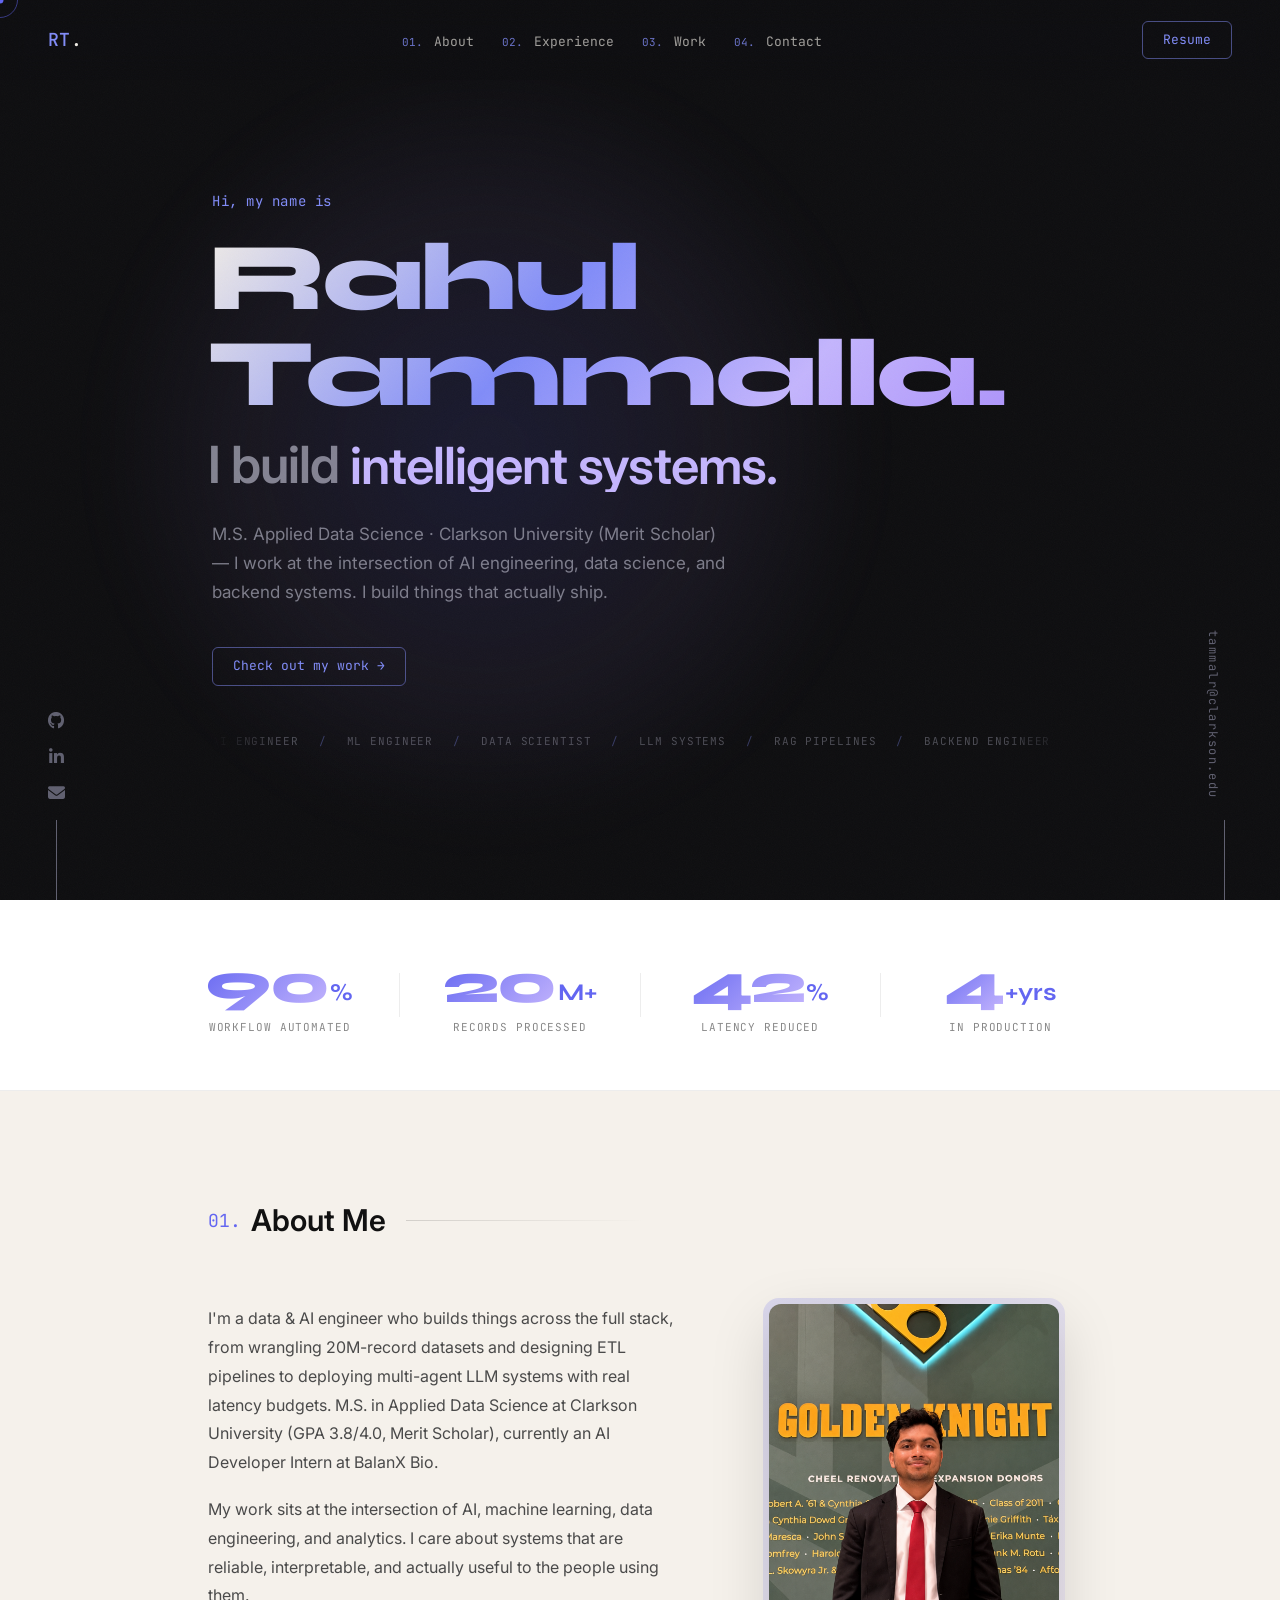
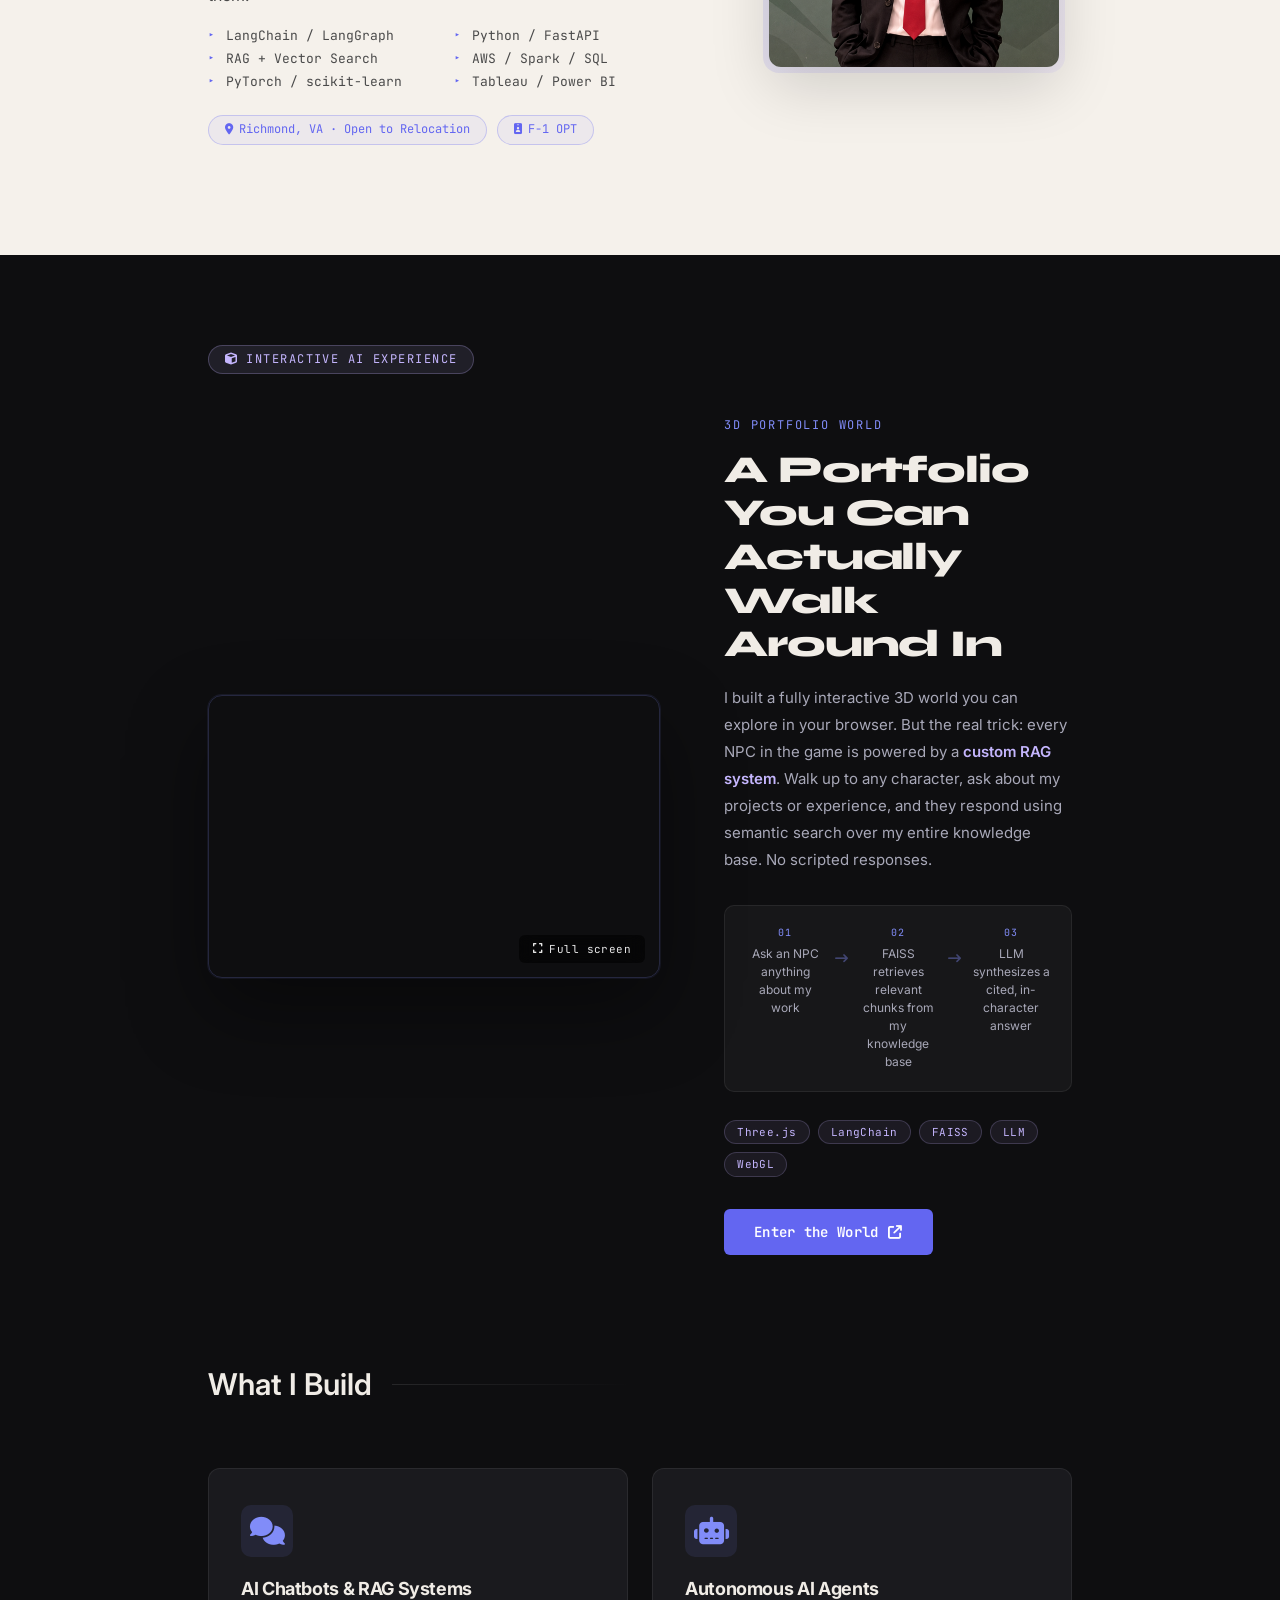
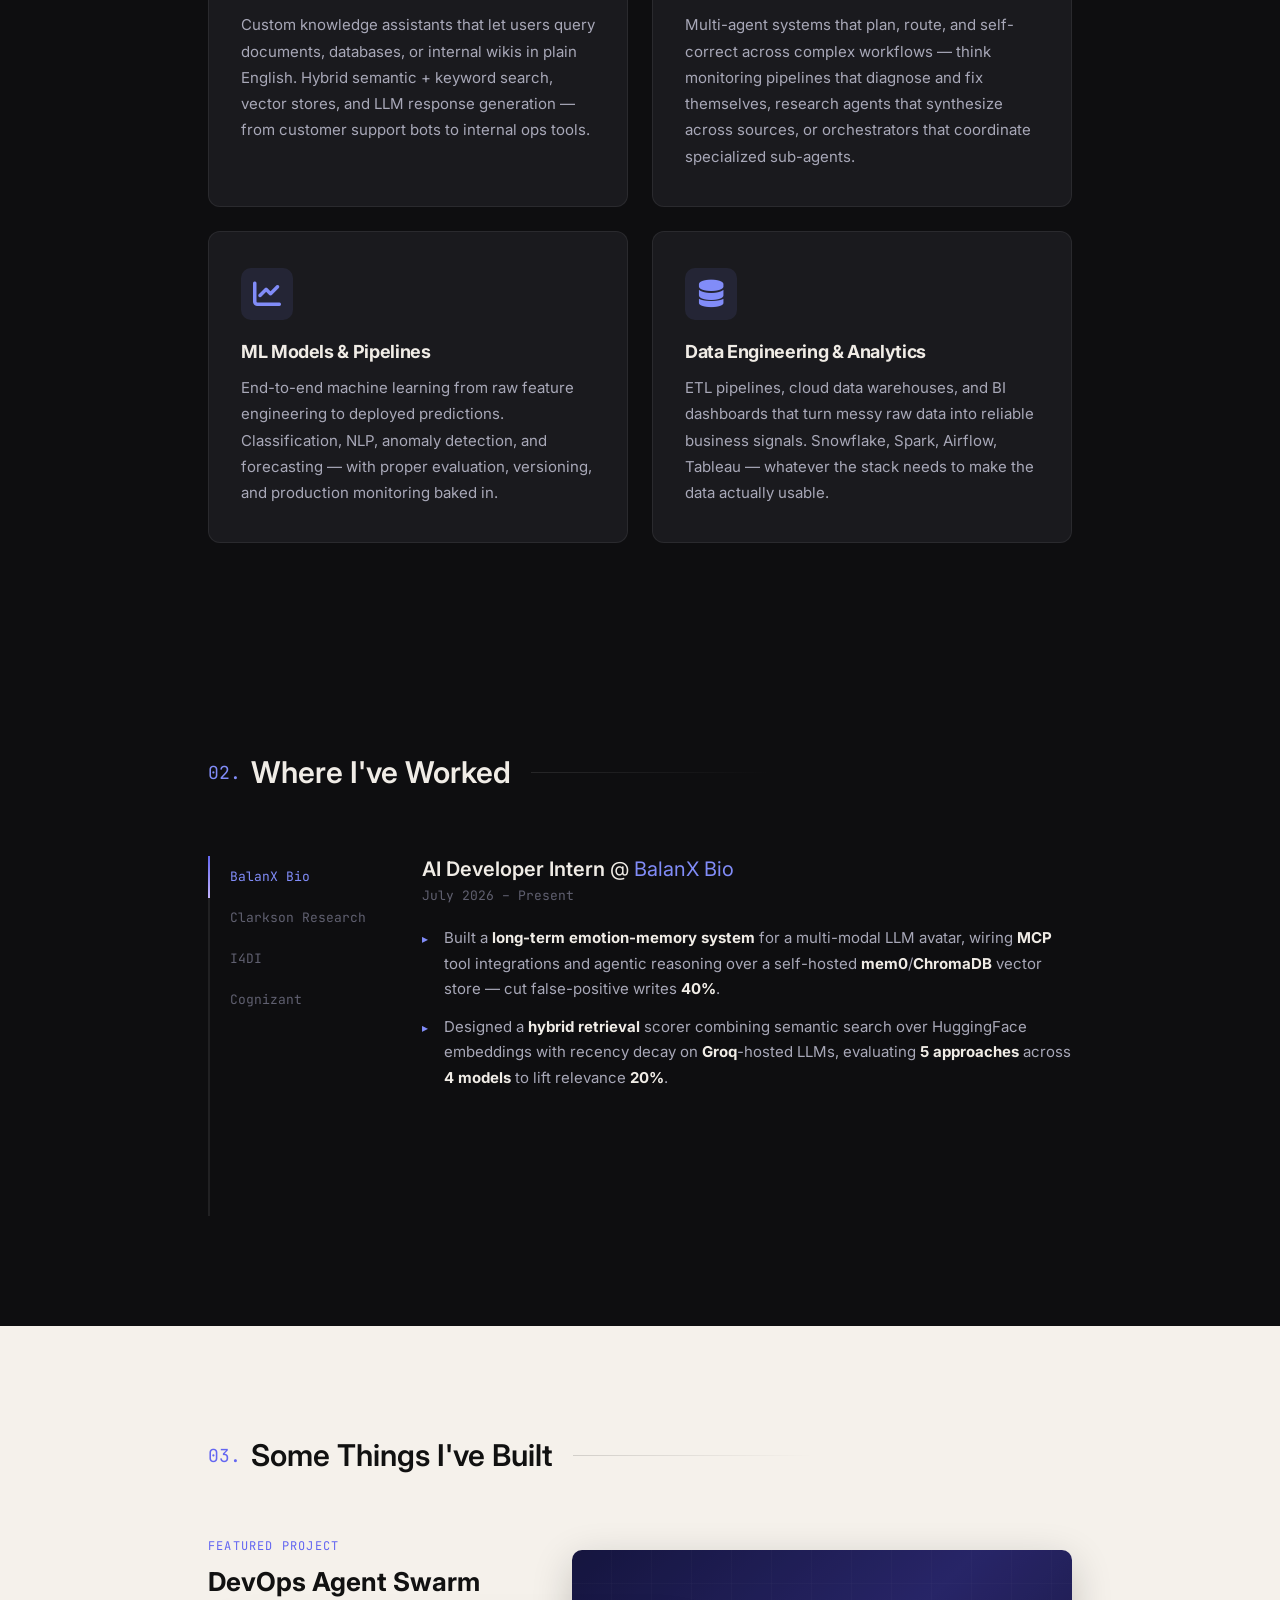
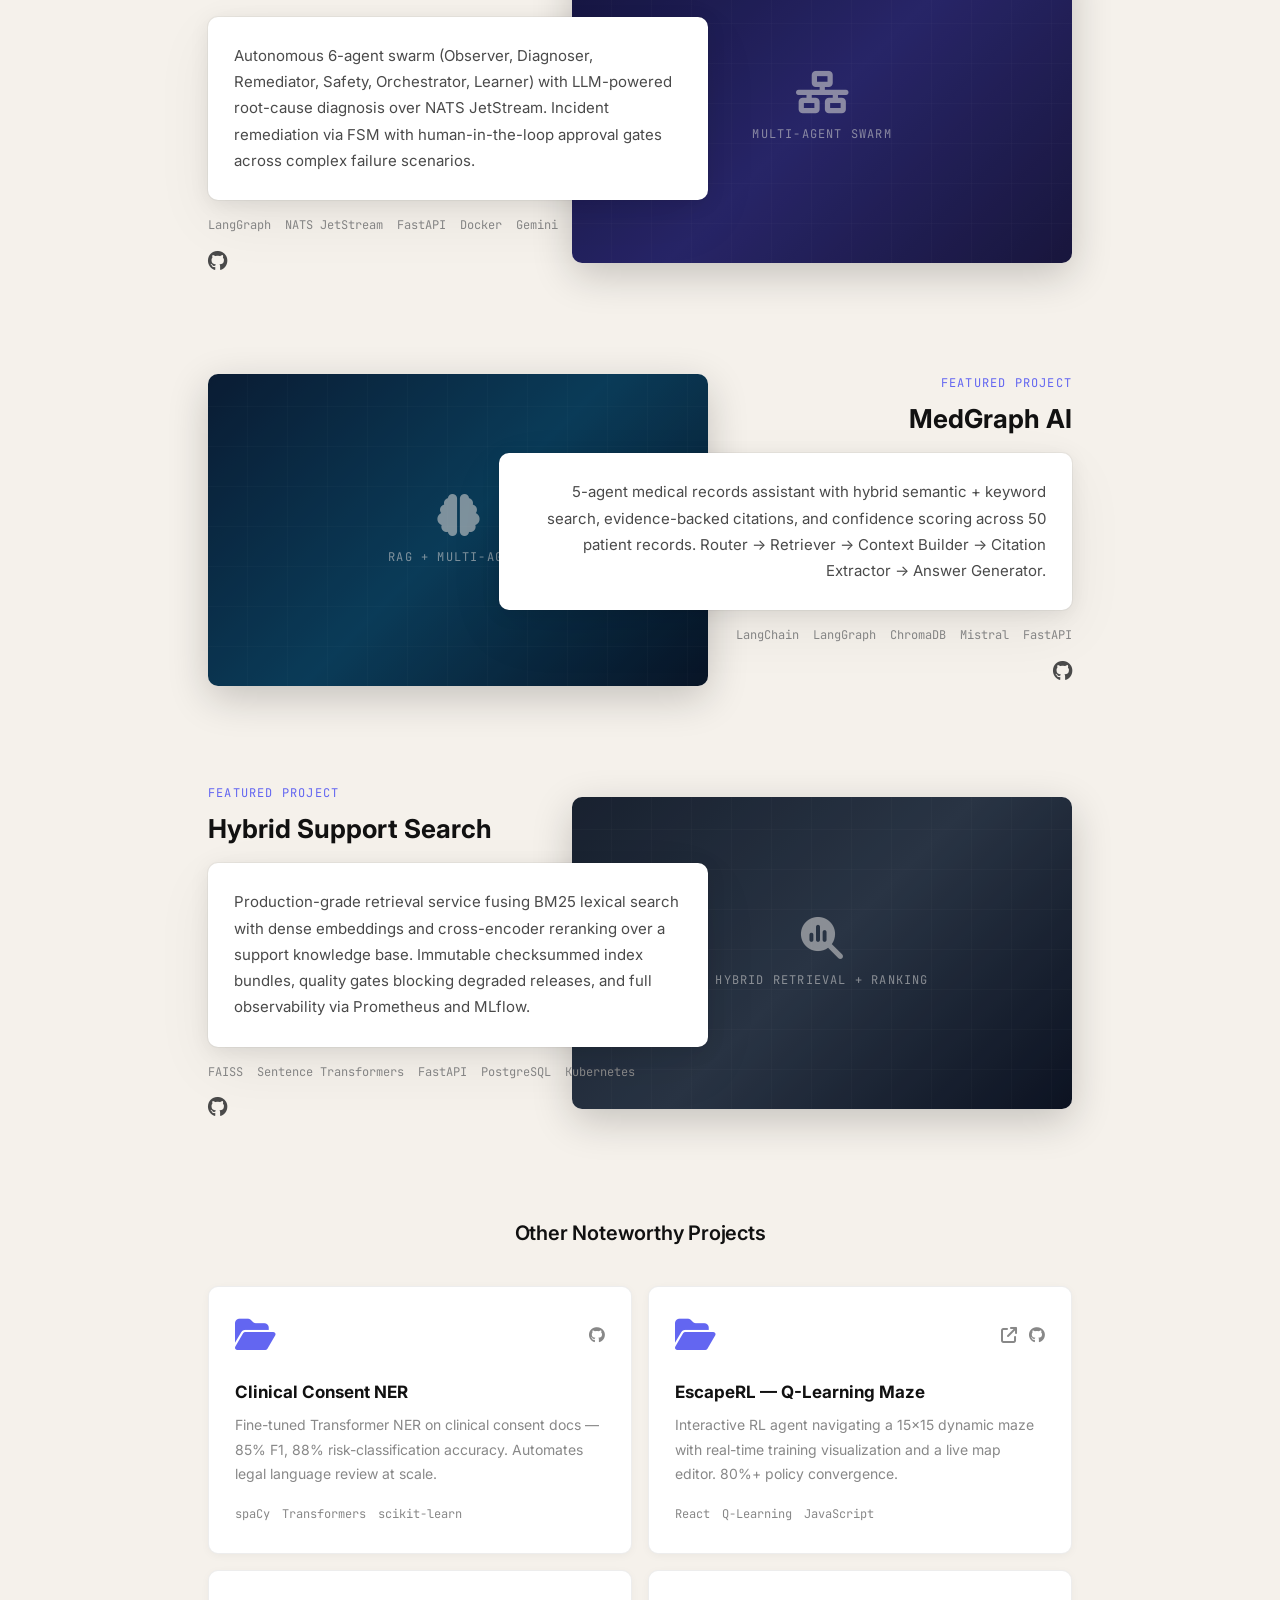
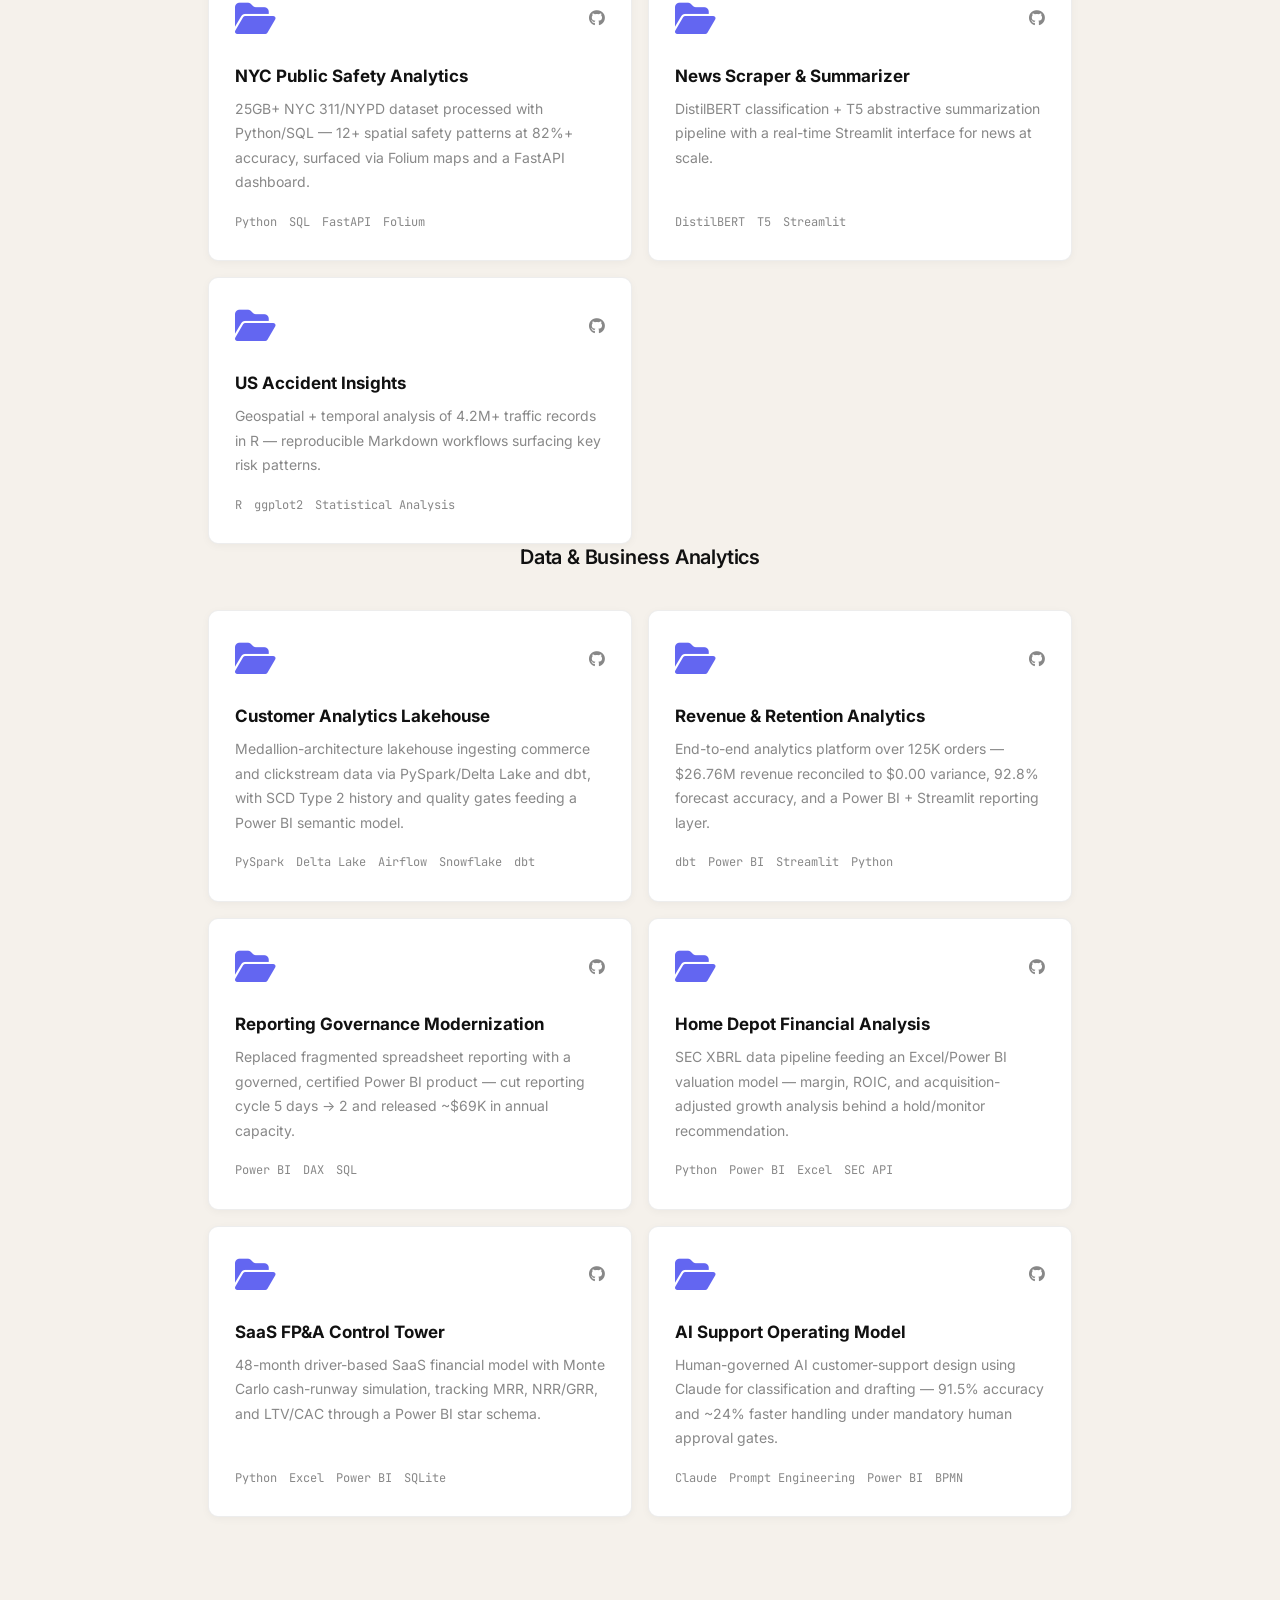
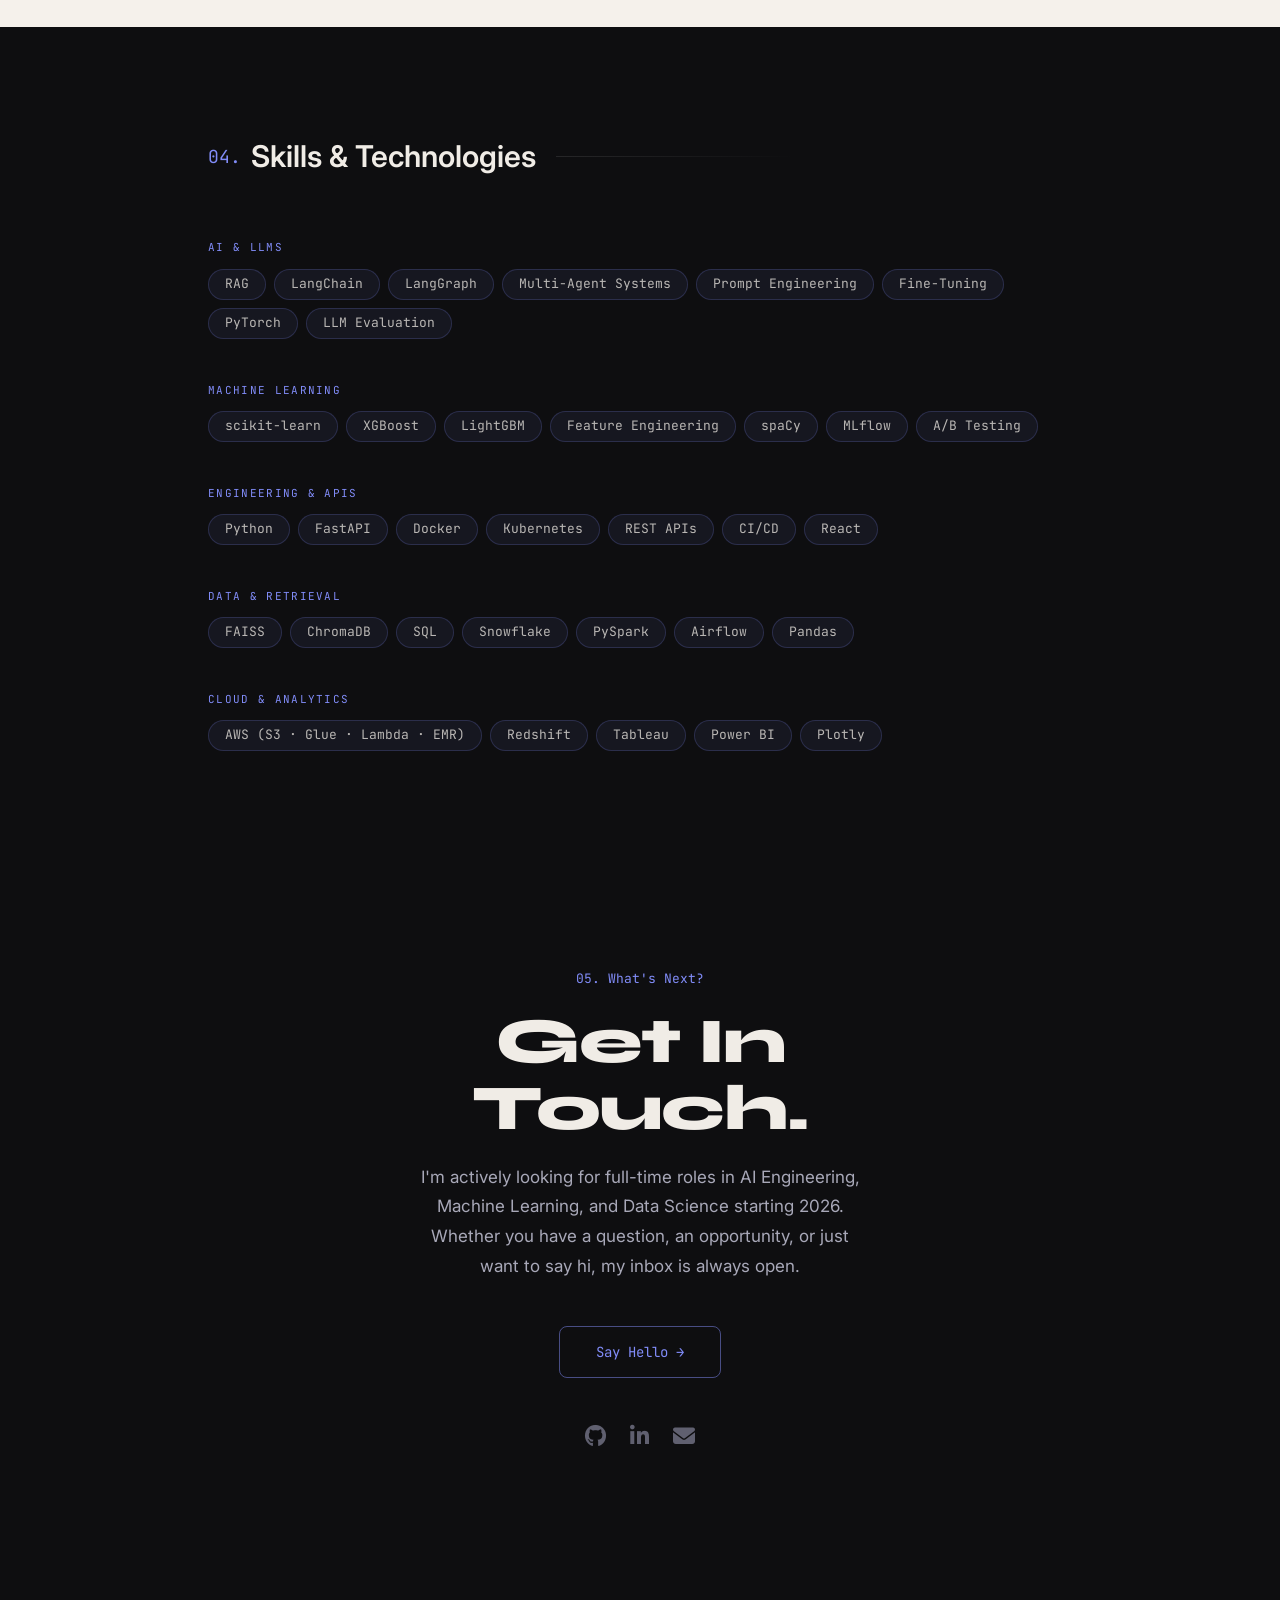
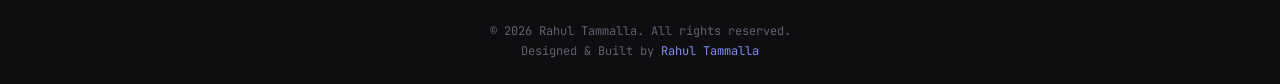
==== commit b6360d91: "Update experience: add BalanX Bio role, sync bullets with resume" ====
--- a/index.html
+++ b/index.html
@@ -97,7 +97,7 @@
           </span>
         </h2>
         <p class="hero-desc fade-up" style="--delay:400ms">
-          M.S. Applied Data Science · Clarkson University (May 2026, Merit Scholar) — I work at the intersection of AI engineering, data science, and backend systems. I build things that actually ship.
+          M.S. Applied Data Science · Clarkson University (Merit Scholar) — I work at the intersection of AI engineering, data science, and backend systems. I build things that actually ship.
         </p>
         <div class="hero-cta fade-up" style="--delay:500ms">
           <a href="#work" class="btn-outline btn-magnetic">Check out my work &#8594;</a>
@@ -156,7 +156,7 @@
         <h2 class="section-heading reveal"><span class="section-num">01.</span> About Me</h2>
         <div class="about-inner">
           <div class="about-text reveal">
-            <p>I'm a data &amp; AI engineer who builds things across the full stack, from wrangling 20M-record datasets and designing ETL pipelines to deploying multi-agent LLM systems with real latency budgets. Currently completing my M.S. in Applied Data Science at Clarkson University (GPA 3.8/4.0, Merit Scholar).</p>
+            <p>I'm a data &amp; AI engineer who builds things across the full stack, from wrangling 20M-record datasets and designing ETL pipelines to deploying multi-agent LLM systems with real latency budgets. M.S. in Applied Data Science at Clarkson University (GPA 3.8/4.0, Merit Scholar), currently an AI Developer Intern at BalanX Bio.</p>
             <p>My work sits at the intersection of AI, machine learning, data engineering, and analytics. I care about systems that are reliable, interpretable, and actually useful to the people using them.</p>
             <ul class="about-tech-list">
               <li>LangChain / LangGraph</li>
@@ -291,15 +291,34 @@
         <h2 class="section-heading reveal"><span class="section-num">02.</span> Where I've Worked</h2>
         <div class="exp-container reveal">
           <div class="exp-tabs" role="tablist">
-            <button class="exp-tab active" data-tab="i4di" role="tab">I4DI</button>
+            <button class="exp-tab active" data-tab="balanx" role="tab">BalanX Bio</button>
             <button class="exp-tab" data-tab="clarkson-research" role="tab">Clarkson Research</button>
-            <button class="exp-tab" data-tab="clarkson-ta" role="tab">Clarkson TA</button>
+            <button class="exp-tab" data-tab="i4di" role="tab">I4DI</button>
             <button class="exp-tab" data-tab="cognizant" role="tab">Cognizant</button>
             <div class="tab-indicator"></div>
           </div>
           <div class="exp-panels">
 
-            <div class="exp-panel active" data-panel="i4di">
+            <div class="exp-panel active" data-panel="balanx">
+              <h3 class="exp-title">AI Developer Intern <span class="exp-company">@ <a href="#" class="accent-link">BalanX Bio</a></span></h3>
+              <p class="exp-date">July 2026 &ndash; Present</p>
+              <ul class="exp-bullets">
+                <li>Built a <strong>long-term emotion-memory system</strong> for a multi-modal LLM avatar, wiring <strong>MCP</strong> tool integrations and agentic reasoning over a self-hosted <strong>mem0</strong>/<strong>ChromaDB</strong> vector store — cut false-positive writes <strong>40%</strong>.</li>
+                <li>Designed a <strong>hybrid retrieval</strong> scorer combining semantic search over HuggingFace embeddings with recency decay on <strong>Groq</strong>-hosted LLMs, evaluating <strong>5 approaches</strong> across <strong>4 models</strong> to lift relevance <strong>20%</strong>.</li>
+              </ul>
+            </div>
+
+            <div class="exp-panel" data-panel="clarkson-research">
+              <h3 class="exp-title">AI/ML Research Assistant <span class="exp-company">@ <a href="#" class="accent-link">Clarkson University</a></span></h3>
+              <p class="exp-date">January 2025 &ndash; Present</p>
+              <ul class="exp-bullets">
+                <li>Analyzed <strong>20M+ NEMSIS emergency records</strong>, engineered 70+ features surfacing 15 statistically significant stroke-delay predictors.</li>
+                <li>Built Python / SQL / PySpark pipelines resolving <strong>1M+ missing values</strong> to 95% data quality, trained XGBoost / LightGBM / SVM models lifting accuracy <strong>20%</strong>.</li>
+                <li>Built an <strong>NLP</strong> extraction pipeline (spaCy, BeautifulSoup, regex) structuring unstructured research text into <strong>300+</strong> normalized entities, boosting downstream data quality 45%.</li>
+              </ul>
+            </div>
+
+            <div class="exp-panel" data-panel="i4di">
               <h3 class="exp-title">AI Engineer Intern <span class="exp-company">@ <a href="#" class="accent-link">I4DI</a></span></h3>
               <p class="exp-date">May 2025 &ndash; August 2025</p>
               <ul class="exp-bullets">
@@ -309,29 +328,12 @@
               </ul>
             </div>
 
-            <div class="exp-panel" data-panel="clarkson-research">
-              <h3 class="exp-title">ML Research Assistant <span class="exp-company">@ <a href="#" class="accent-link">Clarkson University</a></span></h3>
-              <p class="exp-date">January 2025 &ndash; July 2025</p>
-              <ul class="exp-bullets">
-                <li>Analyzed <strong>20M+ NEMSIS emergency records</strong>, engineered 70+ features surfacing 15 stroke-delay predictors — projected <strong>40% response time reduction</strong>.</li>
-                <li>Built Python / SQL / PySpark pipelines resolving <strong>1M+ missing values</strong>, trained XGBoost / LightGBM / SVM models lifting accuracy <strong>20%</strong>.</li>
-              </ul>
-            </div>
-
-            <div class="exp-panel" data-panel="clarkson-ta">
-              <h3 class="exp-title">Graduate Teaching Assistant <span class="exp-company">@ <a href="#" class="accent-link">Clarkson University</a></span></h3>
-              <p class="exp-date">August 2024 &ndash; Present</p>
-              <ul class="exp-bullets">
-                <li>Supporting <strong>40+ graduate students</strong> in Probability &amp; Statistics — hypothesis testing, regression, and statistical inference.</li>
-              </ul>
-            </div>
-
             <div class="exp-panel" data-panel="cognizant">
               <h3 class="exp-title">Data Engineer <span class="exp-company">@ <a href="#" class="accent-link">Cognizant Technology Solutions</a></span></h3>
               <p class="exp-date">October 2021 &ndash; August 2024</p>
               <ul class="exp-bullets">
-                <li>Built <strong>Airflow / SQL ETL pipelines</strong> on Snowflake / Redshift processing 5M+ records daily at <strong>95%+ uptime</strong> via CI/CD on Kubernetes.</li>
-                <li>Delivered <strong>5+ Tableau / Power BI dashboards</strong> integrating 3 source systems — cut manual reporting 30%, enabled self-serve analytics.</li>
+                <li>Built <strong>Airflow / SQL ETL pipelines</strong> on Snowflake / Redshift and AWS (S3, Glue, EMR, Lambda) processing 5M+ records daily for <strong>Gilead Life Sciences</strong> — reduced pipeline failures 70%, improved query performance 30%.</li>
+                <li>Delivered <strong>5+ Tableau / Power BI dashboards</strong> on CI/CD pipelines (AWS/Kubernetes) sustaining <strong>95%+ uptime</strong> — cut manual reporting 30% across 3+ source systems.</li>
               </ul>
             </div>
 
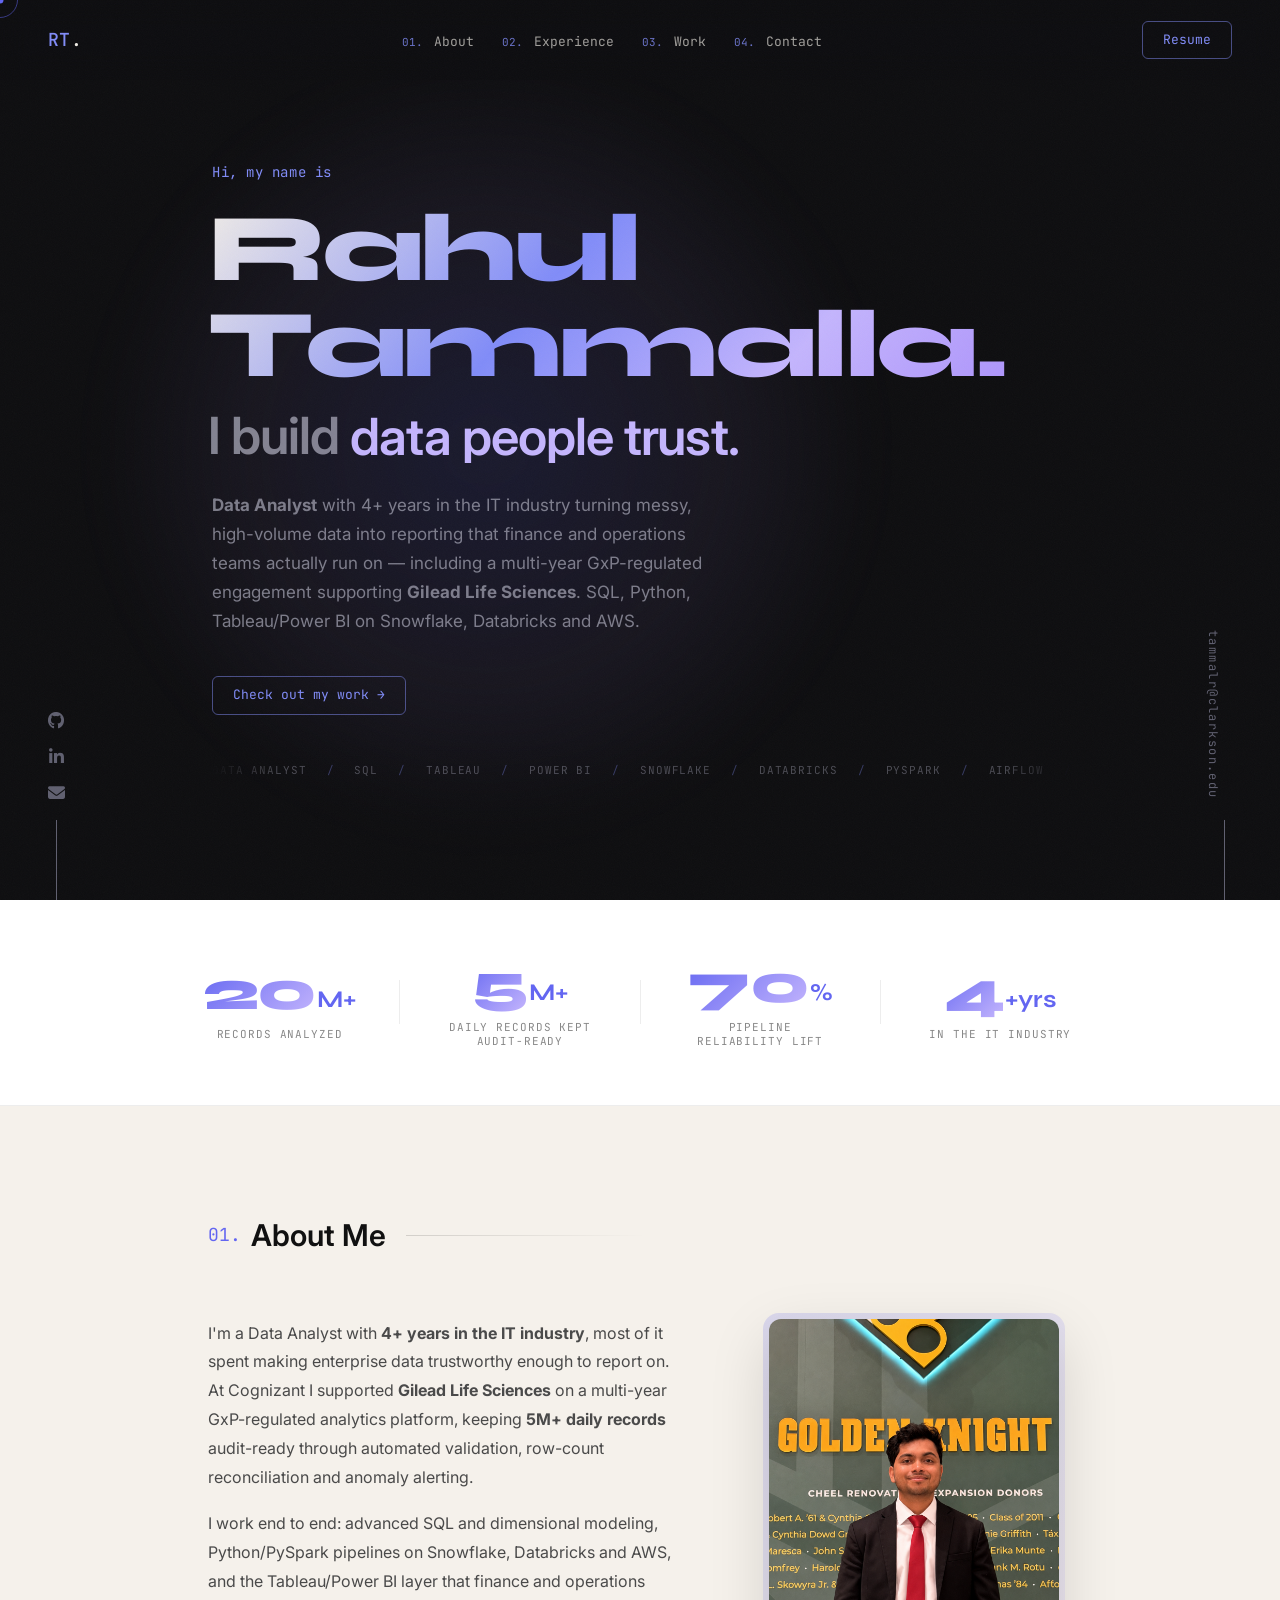
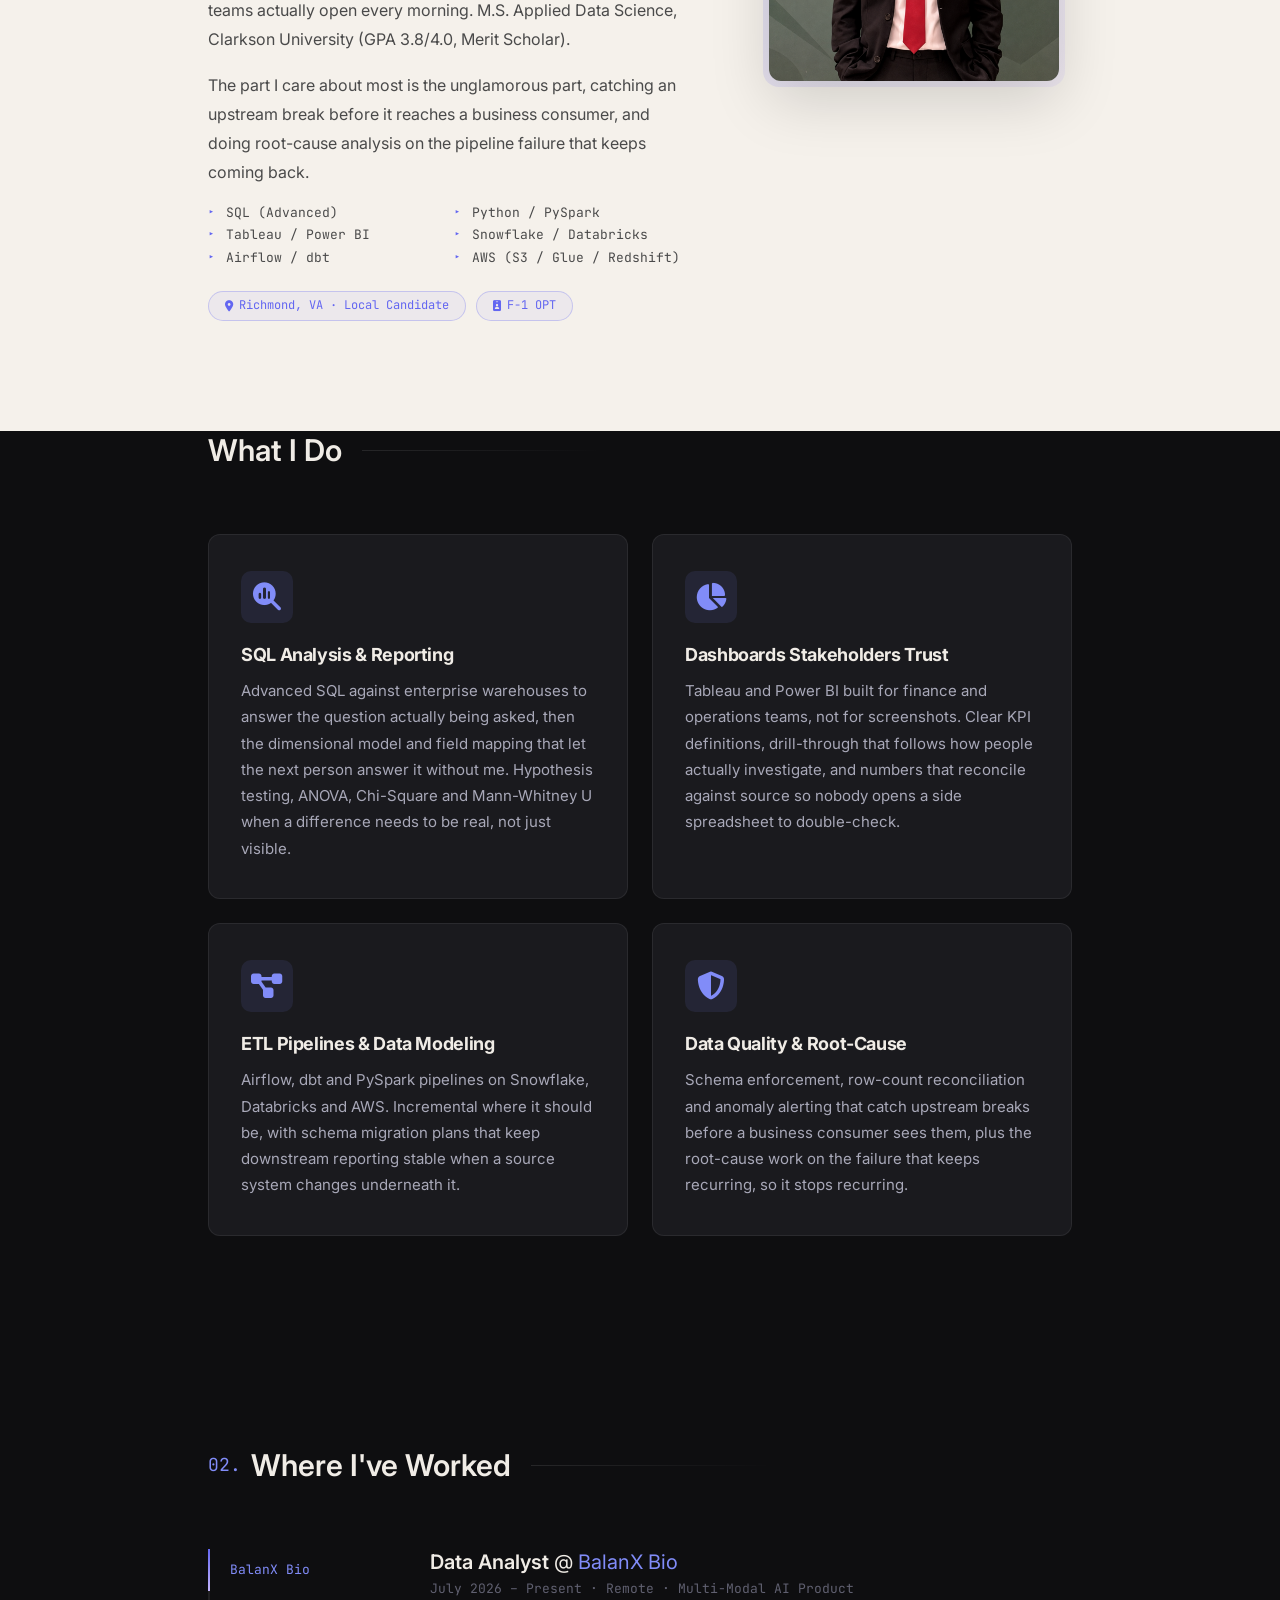
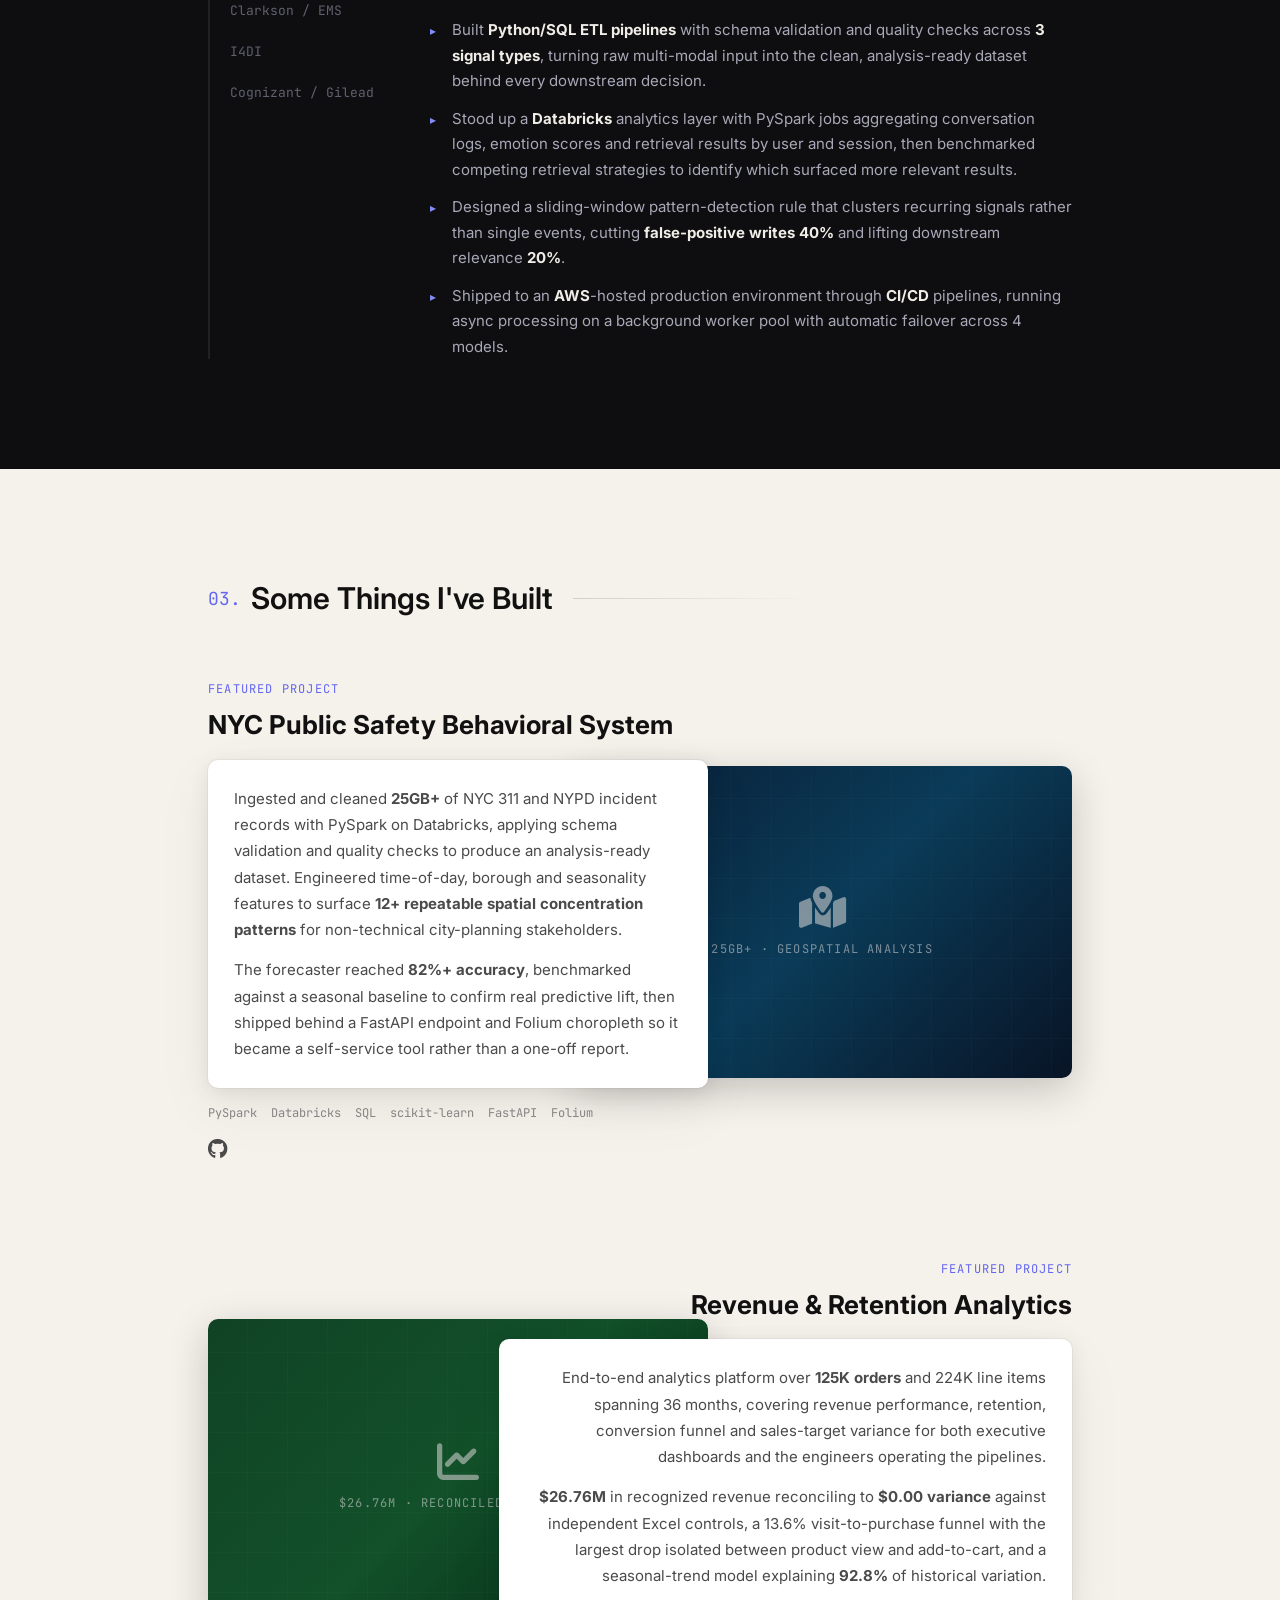
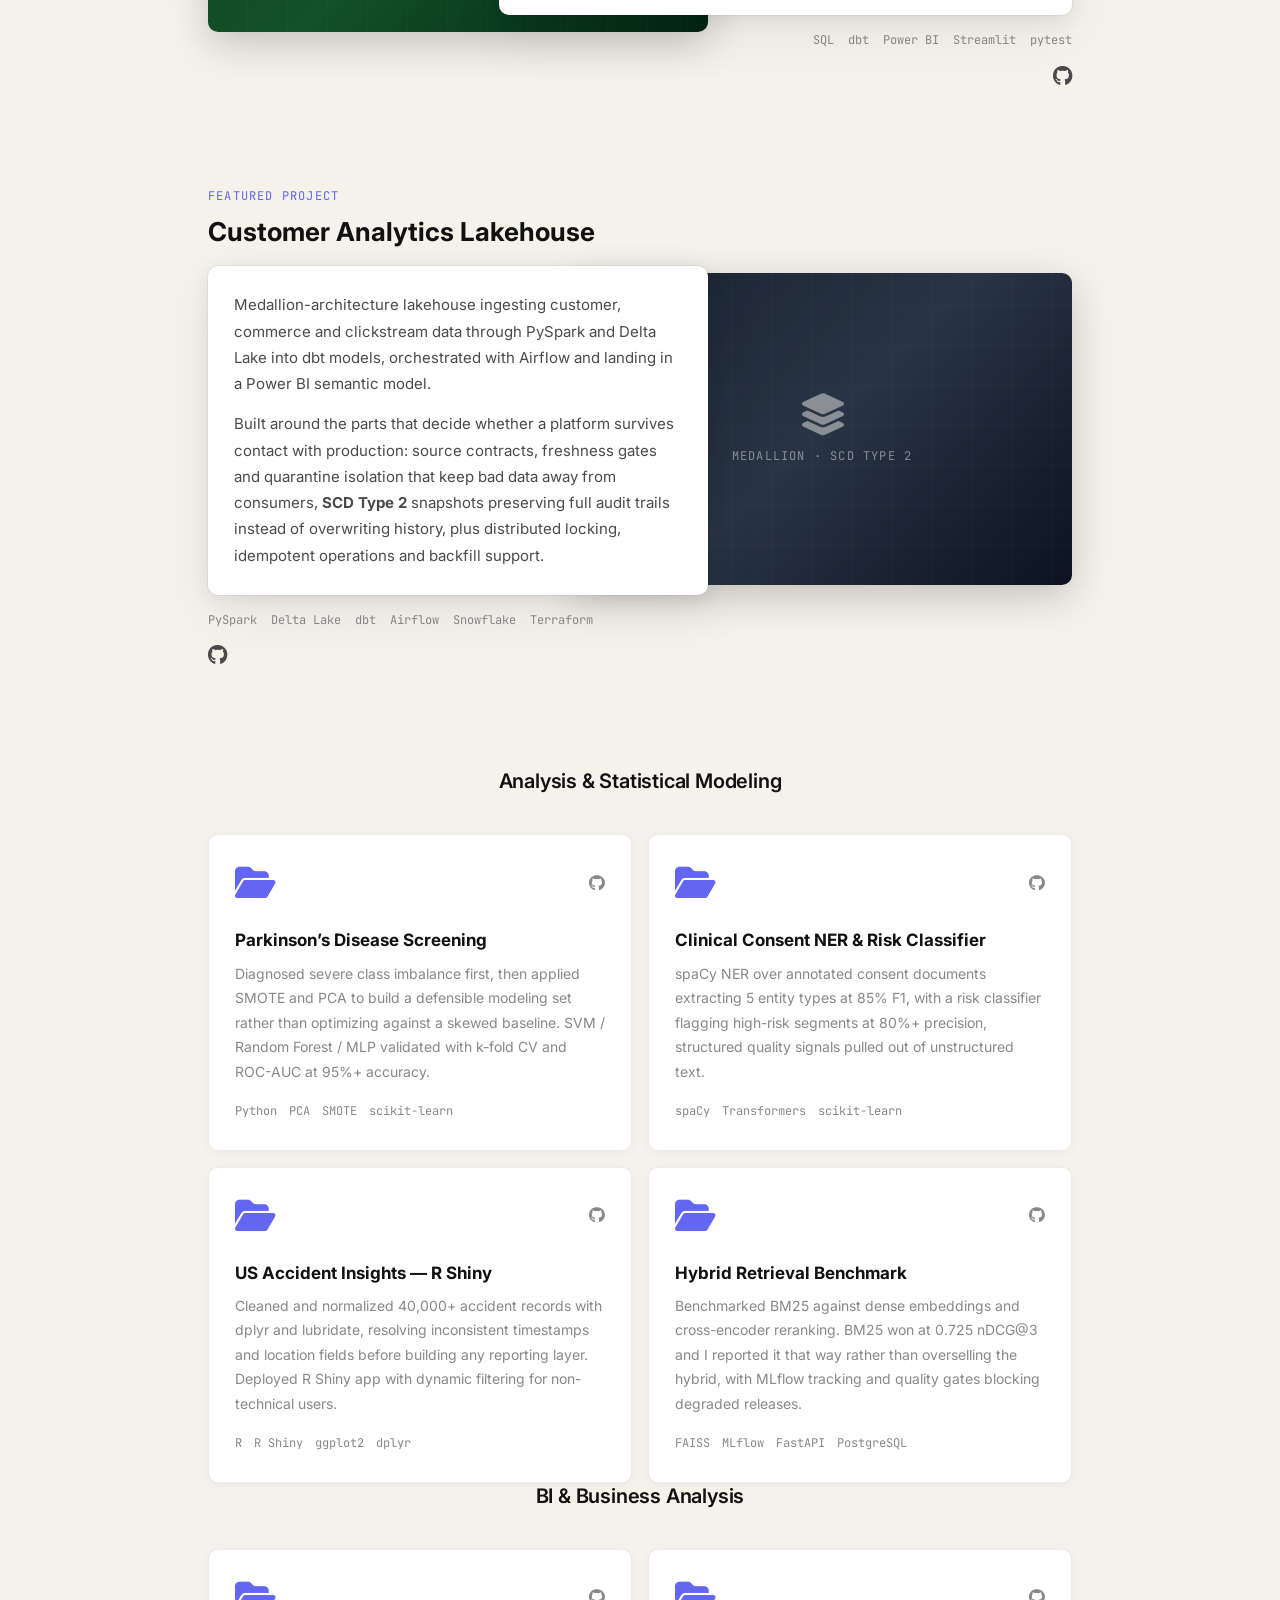
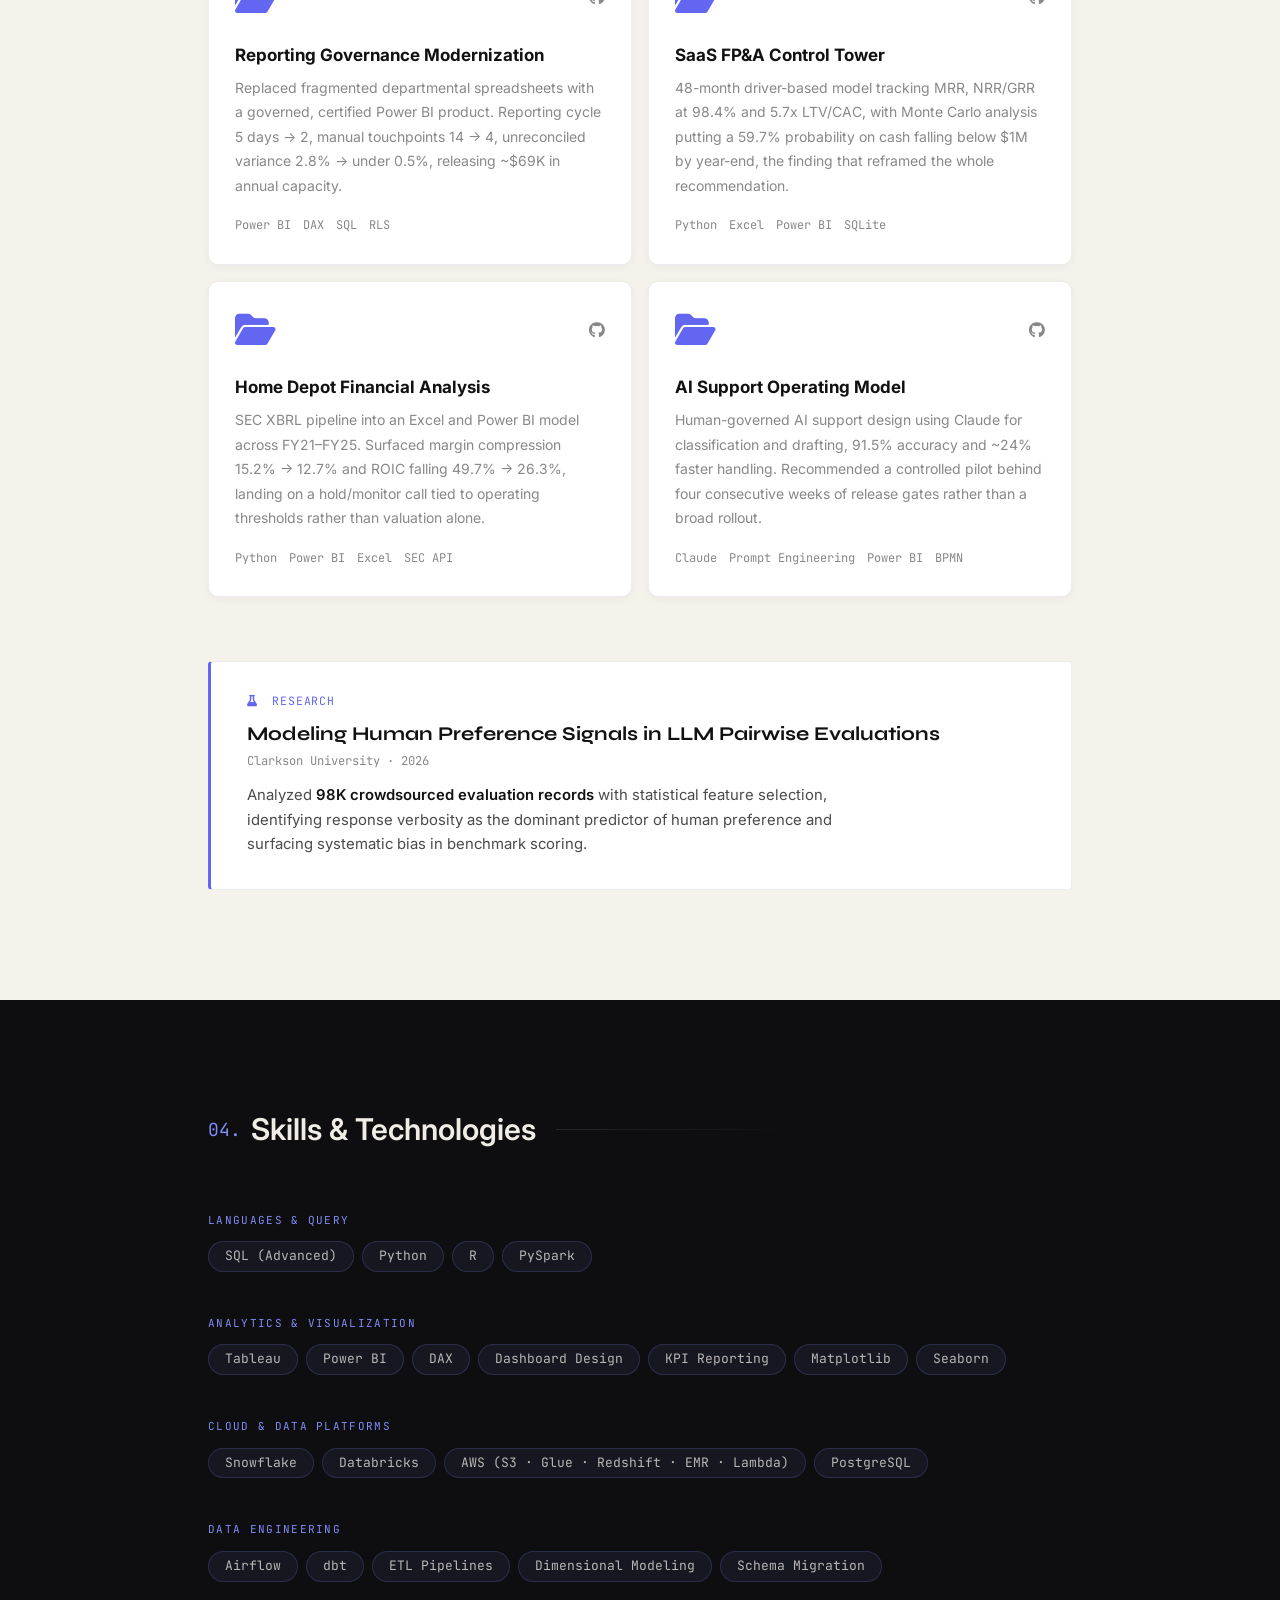
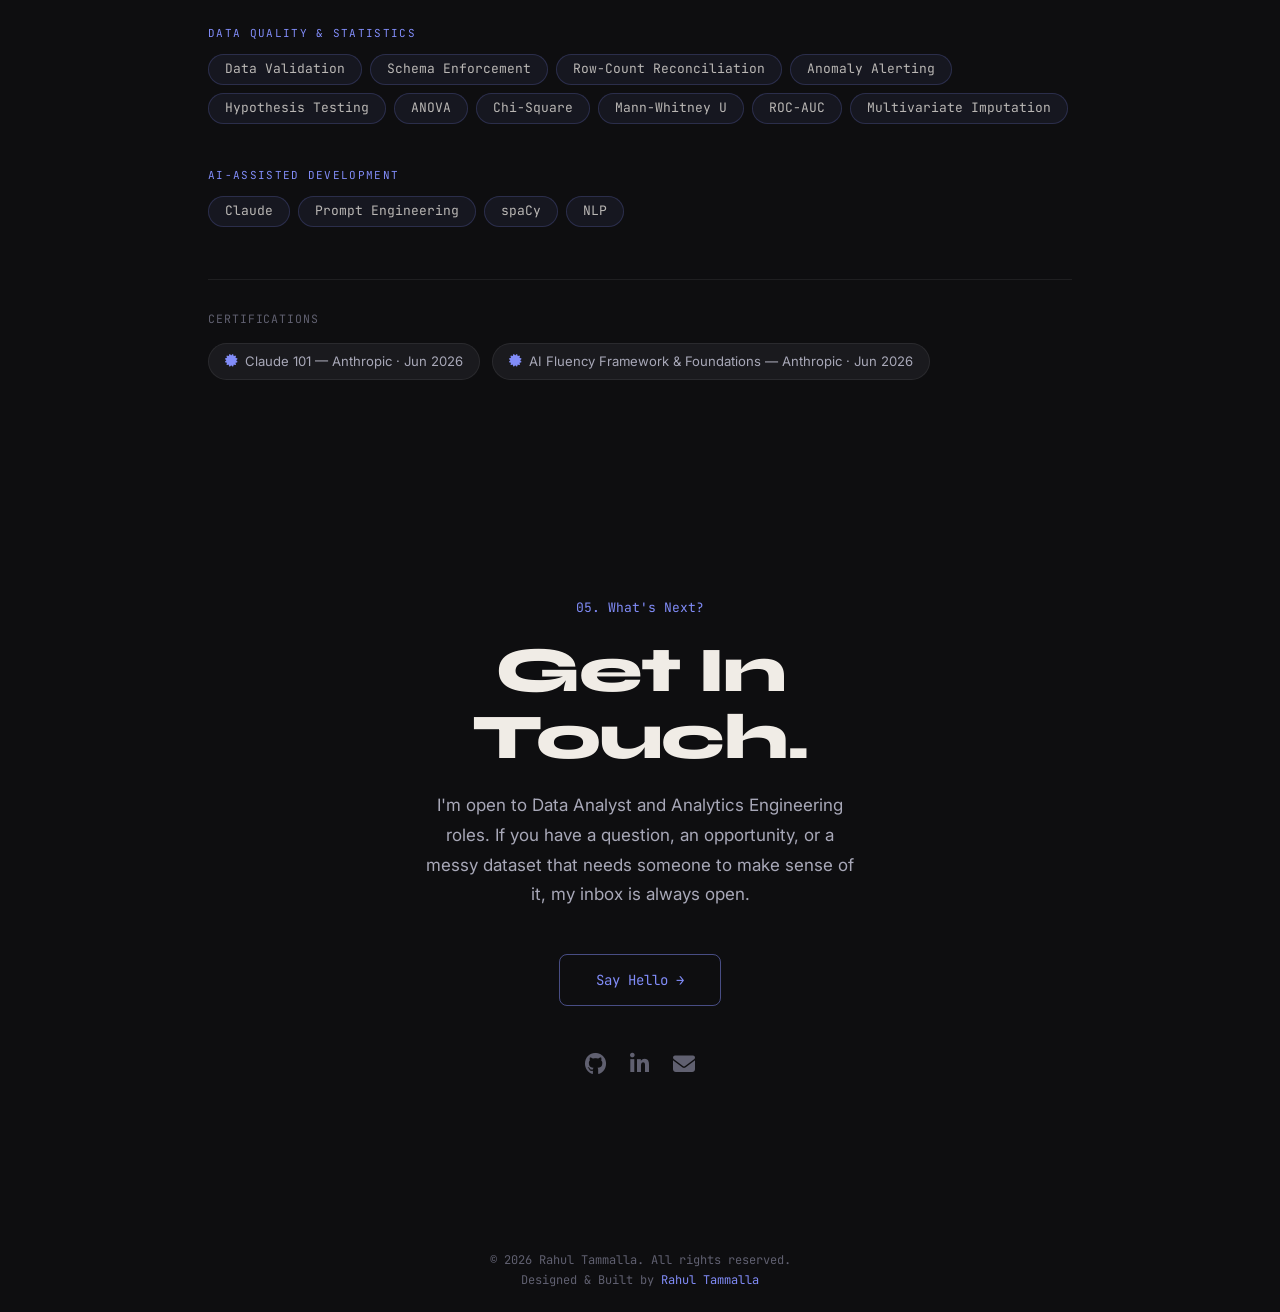
==== commit 6425aed9: "Reposition portfolio for Data Analyst role Reframe site around the Data Analyst resume: SQL analysis" ====
--- a/index.html
+++ b/index.html
@@ -3,7 +3,7 @@
 <head>
   <meta charset="UTF-8">
   <meta name="viewport" content="width=device-width, initial-scale=1.0">
-  <meta name="description" content="Rahul Tammalla – AI Software Engineer building production agentic LLM systems, RAG pipelines, and cloud backends.">
+  <meta name="description" content="Rahul Tammalla – Data Analyst delivering production SQL analysis, ETL pipelines, and stakeholder-facing Tableau/Power BI reporting on Snowflake, Databricks, and AWS.">
   <title>Rahul Tammalla</title>
   <link rel="icon" type="image/png" href="assets/logo/NN2.png">
   <link rel="preconnect" href="https://fonts.googleapis.com">
@@ -86,18 +86,18 @@
         <p class="hero-label fade-up" style="--delay:100ms">Hi, my name is</p>
         <h1 class="hero-name fade-up" style="--delay:200ms">Rahul Tammalla.</h1>
         <h2 class="hero-tagline fade-up" style="--delay:300ms">I build
-          <span class="role-rotator" aria-label="AI systems, data pipelines, ML models, analytics tools, AI agents">
+          <span class="role-rotator" aria-label="data pipelines, dashboards teams trust, analysis that ships, reliable data, decisions from data">
             <span class="role-track">
-              <span>intelligent systems.</span>
-              <span>data pipelines.</span>
-              <span>ML models.</span>
-              <span>analytics tools.</span>
-              <span>AI agents.</span>
+              <span>data people trust.</span>
+              <span>pipelines that hold.</span>
+              <span>dashboards that ship.</span>
+              <span>analysis that decides.</span>
+              <span>reporting at scale.</span>
             </span>
           </span>
         </h2>
         <p class="hero-desc fade-up" style="--delay:400ms">
-          M.S. Applied Data Science · Clarkson University (Merit Scholar) — I work at the intersection of AI engineering, data science, and backend systems. I build things that actually ship.
+          <strong>Data Analyst</strong> with 4+ years in the IT industry turning messy, high-volume data into reporting that finance and operations teams actually run on — including a multi-year GxP-regulated engagement supporting <strong>Gilead Life Sciences</strong>. SQL, Python, Tableau/Power BI on Snowflake, Databricks and AWS.
         </p>
         <div class="hero-cta fade-up" style="--delay:500ms">
           <a href="#work" class="btn-outline btn-magnetic">Check out my work &#8594;</a>
@@ -105,18 +105,26 @@
         <!-- Scrolling role marquee -->
         <div class="marquee-wrap fade-up" style="--delay:650ms" aria-hidden="true">
           <div class="marquee-track">
-            <span>AI Engineer</span><span class="msep">/</span>
-            <span>ML Engineer</span><span class="msep">/</span>
-            <span>Data Scientist</span><span class="msep">/</span>
-            <span>LLM Systems</span><span class="msep">/</span>
-            <span>RAG Pipelines</span><span class="msep">/</span>
-            <span>Backend Engineer</span><span class="msep">/</span>
-            <span>AI Engineer</span><span class="msep">/</span>
-            <span>ML Engineer</span><span class="msep">/</span>
-            <span>Data Scientist</span><span class="msep">/</span>
-            <span>LLM Systems</span><span class="msep">/</span>
-            <span>RAG Pipelines</span><span class="msep">/</span>
-            <span>Backend Engineer</span><span class="msep">/</span>
+            <span>Data Analyst</span><span class="msep">/</span>
+            <span>SQL</span><span class="msep">/</span>
+            <span>Tableau</span><span class="msep">/</span>
+            <span>Power BI</span><span class="msep">/</span>
+            <span>Snowflake</span><span class="msep">/</span>
+            <span>Databricks</span><span class="msep">/</span>
+            <span>PySpark</span><span class="msep">/</span>
+            <span>Airflow</span><span class="msep">/</span>
+            <span>AWS</span><span class="msep">/</span>
+            <span>dbt</span><span class="msep">/</span>
+            <span>Data Analyst</span><span class="msep">/</span>
+            <span>SQL</span><span class="msep">/</span>
+            <span>Tableau</span><span class="msep">/</span>
+            <span>Power BI</span><span class="msep">/</span>
+            <span>Snowflake</span><span class="msep">/</span>
+            <span>Databricks</span><span class="msep">/</span>
+            <span>PySpark</span><span class="msep">/</span>
+            <span>Airflow</span><span class="msep">/</span>
+            <span>AWS</span><span class="msep">/</span>
+            <span>dbt</span><span class="msep">/</span>
           </div>
         </div>
       </div>
@@ -126,23 +134,23 @@
     <div class="stats-strip">
       <div class="stats-inner">
         <div class="stat">
-          <p class="stat-val"><span class="stat-num" data-target="90">0</span><span class="stat-suf">%</span></p>
-          <p class="stat-label">workflow automated</p>
+          <p class="stat-val"><span class="stat-num" data-target="20">0</span><span class="stat-suf">M+</span></p>
+          <p class="stat-label">records analyzed</p>
         </div>
         <div class="stat-div"></div>
         <div class="stat">
-          <p class="stat-val"><span class="stat-num" data-target="20">0</span><span class="stat-suf">M+</span></p>
-          <p class="stat-label">records processed</p>
+          <p class="stat-val"><span class="stat-num" data-target="5">0</span><span class="stat-suf">M+</span></p>
+          <p class="stat-label">daily records kept audit-ready</p>
         </div>
         <div class="stat-div"></div>
         <div class="stat">
-          <p class="stat-val"><span class="stat-num" data-target="42">0</span><span class="stat-suf">%</span></p>
-          <p class="stat-label">latency reduced</p>
+          <p class="stat-val"><span class="stat-num" data-target="70">0</span><span class="stat-suf">%</span></p>
+          <p class="stat-label">pipeline reliability lift</p>
         </div>
         <div class="stat-div"></div>
         <div class="stat">
           <p class="stat-val"><span class="stat-num" data-target="4">0</span><span class="stat-suf">+yrs</span></p>
-          <p class="stat-label">in production</p>
+          <p class="stat-label">in the IT industry</p>
         </div>
       </div>
     </div>
@@ -156,18 +164,19 @@
         <h2 class="section-heading reveal"><span class="section-num">01.</span> About Me</h2>
         <div class="about-inner">
           <div class="about-text reveal">
-            <p>I'm a data &amp; AI engineer who builds things across the full stack, from wrangling 20M-record datasets and designing ETL pipelines to deploying multi-agent LLM systems with real latency budgets. M.S. in Applied Data Science at Clarkson University (GPA 3.8/4.0, Merit Scholar), currently an AI Developer Intern at BalanX Bio.</p>
-            <p>My work sits at the intersection of AI, machine learning, data engineering, and analytics. I care about systems that are reliable, interpretable, and actually useful to the people using them.</p>
+            <p>I'm a Data Analyst with <strong>4+ years in the IT industry</strong>, most of it spent making enterprise data trustworthy enough to report on. At Cognizant I supported <strong>Gilead Life Sciences</strong> on a multi-year GxP-regulated analytics platform, keeping <strong>5M+ daily records</strong> audit-ready through automated validation, row-count reconciliation and anomaly alerting.</p>
+            <p>I work end to end: advanced SQL and dimensional modeling, Python/PySpark pipelines on Snowflake, Databricks and AWS, and the Tableau/Power BI layer that finance and operations teams actually open every morning. M.S. Applied Data Science, Clarkson University (GPA 3.8/4.0, Merit Scholar).</p>
+            <p>The part I care about most is the unglamorous part, catching an upstream break before it reaches a business consumer, and doing root-cause analysis on the pipeline failure that keeps coming back.</p>
             <ul class="about-tech-list">
-              <li>LangChain / LangGraph</li>
-              <li>Python / FastAPI</li>
-              <li>RAG + Vector Search</li>
-              <li>AWS / Spark / SQL</li>
-              <li>PyTorch / scikit-learn</li>
+              <li>SQL (Advanced)</li>
+              <li>Python / PySpark</li>
               <li>Tableau / Power BI</li>
+              <li>Snowflake / Databricks</li>
+              <li>Airflow / dbt</li>
+              <li>AWS (S3 / Glue / Redshift)</li>
             </ul>
             <div class="about-chips">
-              <span><i class="fa-solid fa-location-dot"></i> Richmond, VA &middot; Open to Relocation</span>
+              <span><i class="fa-solid fa-location-dot"></i> Richmond, VA &middot; Local Candidate</span>
               <span><i class="fa-solid fa-id-badge"></i> F-1 OPT</span>
             </div>
           </div>
@@ -182,100 +191,35 @@
 
 
     <!-- ============================================================
-         MY WORLD — 3D Portfolio
-    ============================================================ -->
-    <section class="section section-dark world-section">
-      <div class="container">
-
-        <div class="world-eyebrow reveal">
-          <span class="world-badge"><i class="fa-solid fa-cube"></i> Interactive AI Experience</span>
-        </div>
-
-        <div class="world-inner">
-
-          <!-- iframe — left, dominant -->
-          <div class="world-preview reveal">
-            <div class="world-frame">
-              <iframe
-                src="https://rahul3dportfolio.vercel.app/"
-                class="world-iframe"
-                title="3D Interactive Portfolio"
-                loading="lazy"
-                allowfullscreen>
-              </iframe>
-              <a href="https://rahul3dportfolio.vercel.app/" target="_blank" rel="noopener" class="world-expand-btn">
-                <i class="fa-solid fa-expand"></i> Full screen
-              </a>
-            </div>
-          </div>
-
-          <!-- copy — right -->
-          <div class="world-text reveal">
-            <p class="world-overline">3D Portfolio World</p>
-            <h2 class="world-title">A Portfolio You Can Actually Walk Around In</h2>
-            <p class="world-desc">I built a fully interactive 3D world you can explore in your browser. But the real trick: every NPC in the game is powered by a <strong>custom RAG system</strong>. Walk up to any character, ask about my projects or experience, and they respond using semantic search over my entire knowledge base. No scripted responses.</p>
-
-            <div class="rag-flow">
-              <div class="rag-step">
-                <span class="rag-num">01</span>
-                <p>Ask an NPC anything about my work</p>
-              </div>
-              <div class="rag-arrow"><i class="fa-solid fa-arrow-right-long"></i></div>
-              <div class="rag-step">
-                <span class="rag-num">02</span>
-                <p>FAISS retrieves relevant chunks from my knowledge base</p>
-              </div>
-              <div class="rag-arrow"><i class="fa-solid fa-arrow-right-long"></i></div>
-              <div class="rag-step">
-                <span class="rag-num">03</span>
-                <p>LLM synthesizes a cited, in-character answer</p>
-              </div>
-            </div>
-
-            <ul class="world-tech-tags">
-              <li>Three.js</li><li>LangChain</li><li>FAISS</li><li>LLM</li><li>WebGL</li>
-            </ul>
-
-            <a href="https://rahul3dportfolio.vercel.app/" target="_blank" rel="noopener" class="btn-primary world-cta">
-              Enter the World <i class="fa-solid fa-arrow-up-right-from-square"></i>
-            </a>
-          </div>
-
-        </div>
-      </div>
-    </section>
-
-
-    <!-- ============================================================
-         WHAT I BUILD
+         WHAT I DO
     ============================================================ -->
     <section class="section section-dark build-section">
       <div class="container">
-        <h2 class="section-heading reveal" style="color: var(--text-inv);">What I Build</h2>
+        <h2 class="section-heading reveal" style="color: var(--text-inv);">What I Do</h2>
         <div class="build-grid">
 
           <div class="build-card reveal">
-            <div class="build-icon"><i class="fa-solid fa-comments"></i></div>
-            <h3>AI Chatbots &amp; RAG Systems</h3>
-            <p>Custom knowledge assistants that let users query documents, databases, or internal wikis in plain English. Hybrid semantic + keyword search, vector stores, and LLM response generation — from customer support bots to internal ops tools.</p>
+            <div class="build-icon"><i class="fa-solid fa-magnifying-glass-chart"></i></div>
+            <h3>SQL Analysis &amp; Reporting</h3>
+            <p>Advanced SQL against enterprise warehouses to answer the question actually being asked, then the dimensional model and field mapping that let the next person answer it without me. Hypothesis testing, ANOVA, Chi-Square and Mann-Whitney U when a difference needs to be real, not just visible.</p>
           </div>
 
           <div class="build-card reveal">
-            <div class="build-icon"><i class="fa-solid fa-robot"></i></div>
-            <h3>Autonomous AI Agents</h3>
-            <p>Multi-agent systems that plan, route, and self-correct across complex workflows — think monitoring pipelines that diagnose and fix themselves, research agents that synthesize across sources, or orchestrators that coordinate specialized sub-agents.</p>
+            <div class="build-icon"><i class="fa-solid fa-chart-pie"></i></div>
+            <h3>Dashboards Stakeholders Trust</h3>
+            <p>Tableau and Power BI built for finance and operations teams, not for screenshots. Clear KPI definitions, drill-through that follows how people actually investigate, and numbers that reconcile against source so nobody opens a side spreadsheet to double-check.</p>
           </div>
 
           <div class="build-card reveal">
-            <div class="build-icon"><i class="fa-solid fa-chart-line"></i></div>
-            <h3>ML Models &amp; Pipelines</h3>
-            <p>End-to-end machine learning from raw feature engineering to deployed predictions. Classification, NLP, anomaly detection, and forecasting — with proper evaluation, versioning, and production monitoring baked in.</p>
+            <div class="build-icon"><i class="fa-solid fa-diagram-project"></i></div>
+            <h3>ETL Pipelines &amp; Data Modeling</h3>
+            <p>Airflow, dbt and PySpark pipelines on Snowflake, Databricks and AWS. Incremental where it should be, with schema migration plans that keep downstream reporting stable when a source system changes underneath it.</p>
           </div>
 
           <div class="build-card reveal">
-            <div class="build-icon"><i class="fa-solid fa-database"></i></div>
-            <h3>Data Engineering &amp; Analytics</h3>
-            <p>ETL pipelines, cloud data warehouses, and BI dashboards that turn messy raw data into reliable business signals. Snowflake, Spark, Airflow, Tableau — whatever the stack needs to make the data actually usable.</p>
+            <div class="build-icon"><i class="fa-solid fa-shield-halved"></i></div>
+            <h3>Data Quality &amp; Root-Cause</h3>
+            <p>Schema enforcement, row-count reconciliation and anomaly alerting that catch upstream breaks before a business consumer sees them, plus the root-cause work on the failure that keeps recurring, so it stops recurring.</p>
           </div>
 
         </div>
@@ -292,48 +236,55 @@
         <div class="exp-container reveal">
           <div class="exp-tabs" role="tablist">
             <button class="exp-tab active" data-tab="balanx" role="tab">BalanX Bio</button>
-            <button class="exp-tab" data-tab="clarkson-research" role="tab">Clarkson Research</button>
+            <button class="exp-tab" data-tab="clarkson" role="tab">Clarkson / EMS</button>
             <button class="exp-tab" data-tab="i4di" role="tab">I4DI</button>
-            <button class="exp-tab" data-tab="cognizant" role="tab">Cognizant</button>
+            <button class="exp-tab" data-tab="cognizant" role="tab">Cognizant / Gilead</button>
             <div class="tab-indicator"></div>
           </div>
           <div class="exp-panels">
 
             <div class="exp-panel active" data-panel="balanx">
-              <h3 class="exp-title">AI Developer Intern <span class="exp-company">@ <a href="#" class="accent-link">BalanX Bio</a></span></h3>
-              <p class="exp-date">July 2026 &ndash; Present</p>
+              <h3 class="exp-title">Data Analyst <span class="exp-company">@ <a href="#" class="accent-link">BalanX Bio</a></span></h3>
+              <p class="exp-date">July 2026 &ndash; Present &middot; Remote &middot; Multi-Modal AI Product</p>
               <ul class="exp-bullets">
-                <li>Built a <strong>long-term emotion-memory system</strong> for a multi-modal LLM avatar, wiring <strong>MCP</strong> tool integrations and agentic reasoning over a self-hosted <strong>mem0</strong>/<strong>ChromaDB</strong> vector store — cut false-positive writes <strong>40%</strong>.</li>
-                <li>Designed a <strong>hybrid retrieval</strong> scorer combining semantic search over HuggingFace embeddings with recency decay on <strong>Groq</strong>-hosted LLMs, evaluating <strong>5 approaches</strong> across <strong>4 models</strong> to lift relevance <strong>20%</strong>.</li>
+                <li>Built <strong>Python/SQL ETL pipelines</strong> with schema validation and quality checks across <strong>3 signal types</strong>, turning raw multi-modal input into the clean, analysis-ready dataset behind every downstream decision.</li>
+                <li>Stood up a <strong>Databricks</strong> analytics layer with PySpark jobs aggregating conversation logs, emotion scores and retrieval results by user and session, then benchmarked competing retrieval strategies to identify which surfaced more relevant results.</li>
+                <li>Designed a sliding-window pattern-detection rule that clusters recurring signals rather than single events, cutting <strong>false-positive writes 40%</strong> and lifting downstream relevance <strong>20%</strong>.</li>
+                <li>Shipped to an <strong>AWS</strong>-hosted production environment through <strong>CI/CD</strong> pipelines, running async processing on a background worker pool with automatic failover across 4 models.</li>
               </ul>
             </div>
 
-            <div class="exp-panel" data-panel="clarkson-research">
-              <h3 class="exp-title">AI/ML Research Assistant <span class="exp-company">@ <a href="#" class="accent-link">Clarkson University</a></span></h3>
-              <p class="exp-date">January 2025 &ndash; Present</p>
+            <div class="exp-panel" data-panel="clarkson">
+              <h3 class="exp-title">Data Analyst Assistant <span class="exp-company">@ <a href="#" class="accent-link">Clarkson University</a></span></h3>
+              <p class="exp-date">January 2025 &ndash; June 2026 &middot; Client: St. Lawrence County EMS</p>
               <ul class="exp-bullets">
-                <li>Analyzed <strong>20M+ NEMSIS emergency records</strong>, engineered 70+ features surfacing 15 statistically significant stroke-delay predictors.</li>
-                <li>Built Python / SQL / PySpark pipelines resolving <strong>1M+ missing values</strong> to 95% data quality, trained XGBoost / LightGBM / SVM models lifting accuracy <strong>20%</strong>.</li>
-                <li>Built an <strong>NLP</strong> extraction pipeline (spaCy, BeautifulSoup, regex) structuring unstructured research text into <strong>300+</strong> normalized entities, boosting downstream data quality 45%.</li>
+                <li>Analyzed <strong>20M+ NEMSIS emergency records</strong> with hypothesis testing, Chi-Square, ANOVA and Mann-Whitney U, engineering <strong>70+ features</strong> to surface <strong>15 statistically significant predictors</strong> of stroke-related 911 delays, projected to cut response times <strong>40%</strong>.</li>
+                <li>Built Python/SQL/PySpark pipelines resolving <strong>1M+ missing values</strong> via multivariate imputation to lift completeness to <strong>95%</strong>, feeding scikit-learn models that raised prediction accuracy <strong>20%</strong>.</li>
+                <li>Validated models via k-fold CV, <strong>ROC-AUC</strong> and confusion-matrix analysis, surfacing the 15 key predictors through <strong>PostgreSQL/Tableau</strong> dashboards as a stakeholder-facing dispatch risk-prioritization view.</li>
+                <li>Delivered feature development and QA testing for <strong>ERDPlus</strong>, building ER-diagram, relational-schema and auto-generated SQL script functionality used for downstream data delivery.</li>
               </ul>
             </div>
 
             <div class="exp-panel" data-panel="i4di">
-              <h3 class="exp-title">AI Engineer Intern <span class="exp-company">@ <a href="#" class="accent-link">I4DI</a></span></h3>
-              <p class="exp-date">May 2025 &ndash; August 2025</p>
+              <h3 class="exp-title">Data Analyst <span class="exp-company">@ <a href="#" class="accent-link">I4DI</a></span></h3>
+              <p class="exp-date">May 2025 &ndash; August 2025 &middot; Washington, DC &middot; Research &amp; Program Analytics</p>
               <ul class="exp-bullets">
-                <li>Built a <strong>multi-agent survey system</strong> (Mistral 7B + Claude) with structured prompting and JSON-schema validation — cut manual authoring effort by <strong>90%</strong>.</li>
-                <li>Designed a <strong>RAG pipeline</strong> with real-time document override returning context-scoped answers in under <strong>3 seconds</strong> at 95%+ relevance.</li>
-                <li>Optimized <strong>GTE embedding pipelines</strong> in PyTorch with batched async inference — cut latency <strong>42%</strong> (5.1 s → 2.9 s), lifted Precision@K 30%.</li>
+                <li>Cut <strong>data preparation time 43%</strong> by building Pandas/NumPy preprocessing pipelines that delivered clean, analysis-ready datasets with consistent quality across all KPI dashboards and stakeholder reports.</li>
+                <li>Automated survey-question generation from program-participant engagement data using structured prompting and <strong>JSON-schema validation</strong>, cutting manual survey-authoring effort <strong>90%</strong> for the analyst team.</li>
+                <li>Optimized embedding pipelines in PyTorch with batched inference across <strong>1K+ document chunks</strong>, cutting processing latency <strong>42%</strong> (5.1s &rarr; 2.9s) and lifting retrieval <strong>Precision@K 30%</strong>.</li>
+                <li>Built a document retrieval layer with <strong>FAISS</strong> semantic search and a real-time knowledge-base override, returning sub-second answers at <strong>95%+ accuracy</strong> for program managers and field teams.</li>
               </ul>
             </div>
 
             <div class="exp-panel" data-panel="cognizant">
-              <h3 class="exp-title">Data Engineer <span class="exp-company">@ <a href="#" class="accent-link">Cognizant Technology Solutions</a></span></h3>
-              <p class="exp-date">October 2021 &ndash; August 2024</p>
+              <h3 class="exp-title">Data Analyst <span class="exp-company">@ <a href="#" class="accent-link">Cognizant</a></span></h3>
+              <p class="exp-date">October 2021 &ndash; August 2024 &middot; Remote &middot; Client: Gilead Life Sciences</p>
               <ul class="exp-bullets">
-                <li>Built <strong>Airflow / SQL ETL pipelines</strong> on Snowflake / Redshift and AWS (S3, Glue, EMR, Lambda) processing 5M+ records daily for <strong>Gilead Life Sciences</strong> — reduced pipeline failures 70%, improved query performance 30%.</li>
-                <li>Delivered <strong>5+ Tableau / Power BI dashboards</strong> on CI/CD pipelines (AWS/Kubernetes) sustaining <strong>95%+ uptime</strong> — cut manual reporting 30% across 3+ source systems.</li>
+                <li>Delivered <strong>5+ Tableau and Power BI dashboards</strong> integrating <strong>3+ source systems</strong> for finance and operations on a <strong>GxP-regulated</strong> enterprise analytics platform, surfacing real-time KPIs and cutting manual reporting effort <strong>30%</strong>.</li>
+                <li>Lifted <strong>pipeline reliability 70%</strong> and <strong>query performance 30%</strong> building Airflow/SQL ETL pipelines on Snowflake, Redshift, Databricks and AWS (S3, Glue, EMR, Lambda), keeping <strong>5M+ daily records</strong> analysis-ready.</li>
+                <li>Enforced data quality SLAs through automated validation checks, <strong>row-count reconciliation</strong> and anomaly alerting, catching upstream breaks before they reached business reporting consumers.</li>
+                <li>Designed dimensional data models and schema migration plans in <strong>dbt</strong> that standardized cross-team data delivery and kept downstream reporting stable through source-system changes.</li>
+                <li>Ran <strong>root-cause analysis</strong> on recurring pipeline failures across <strong>1M+ daily transactions</strong>, resolving defects that had been delaying 3 downstream reporting teams.</li>
               </ul>
             </div>
 
@@ -353,81 +304,84 @@
         <!-- Featured projects -->
         <div class="featured-list">
 
-          <!-- Featured 1: DevOps Agent Swarm (image right) -->
+          <!-- Featured 1: NYC Public Safety -->
           <div class="fp reveal">
             <div class="fp-content">
               <p class="fp-overline">Featured Project</p>
-              <h3 class="fp-title"><a href="https://github.com/rahul9908/DevOps-Agent-Swarm" target="_blank" rel="noopener">DevOps Agent Swarm</a></h3>
+              <h3 class="fp-title"><a href="https://github.com/rahul9908" target="_blank" rel="noopener">NYC Public Safety Behavioral System</a></h3>
               <div class="fp-desc">
-                <p>Autonomous 6-agent swarm (Observer, Diagnoser, Remediator, Safety, Orchestrator, Learner) with LLM-powered root-cause diagnosis over NATS JetStream. Incident remediation via FSM with human-in-the-loop approval gates across complex failure scenarios.</p>
+                <p>Ingested and cleaned <strong>25GB+</strong> of NYC 311 and NYPD incident records with PySpark on Databricks, applying schema validation and quality checks to produce an analysis-ready dataset. Engineered time-of-day, borough and seasonality features to surface <strong>12+ repeatable spatial concentration patterns</strong> for non-technical city-planning stakeholders.</p>
+                <p>The forecaster reached <strong>82%+ accuracy</strong>, benchmarked against a seasonal baseline to confirm real predictive lift, then shipped behind a FastAPI endpoint and Folium choropleth so it became a self-service tool rather than a one-off report.</p>
               </div>
               <ul class="fp-tech">
-                <li>LangGraph</li><li>NATS JetStream</li><li>FastAPI</li><li>Docker</li><li>Gemini</li>
+                <li>PySpark</li><li>Databricks</li><li>SQL</li><li>scikit-learn</li><li>FastAPI</li><li>Folium</li>
               </ul>
               <div class="fp-links">
-                <a href="https://github.com/rahul9908/DevOps-Agent-Swarm" target="_blank" rel="noopener" aria-label="GitHub"><i class="fa-brands fa-github"></i></a>
+                <a href="https://github.com/rahul9908" target="_blank" rel="noopener" aria-label="GitHub"><i class="fa-brands fa-github"></i></a>
               </div>
             </div>
             <div class="fp-image">
-              <a href="https://github.com/rahul9908/DevOps-Agent-Swarm" target="_blank" rel="noopener">
-                <div class="fp-img-placeholder" style="background: linear-gradient(135deg, #1a1a4e 0%, #312e81 50%, #1e1b4b 100%);">
+              <a href="https://github.com/rahul9908" target="_blank" rel="noopener">
+                <div class="fp-img-placeholder" style="background: linear-gradient(135deg, #0c2340 0%, #0c4a6e 50%, #0a192f 100%);">
                   <div class="fp-img-label">
-                    <i class="fa-solid fa-network-wired"></i>
-                    <span>Multi-Agent Swarm</span>
+                    <i class="fa-solid fa-map-location-dot"></i>
+                    <span>25GB+ &middot; Geospatial Analysis</span>
                   </div>
                 </div>
               </a>
             </div>
           </div>
 
-          <!-- Featured 2: MedGraph AI (image left) -->
+          <!-- Featured 2: Customer Revenue & Retention (image left) -->
           <div class="fp fp-reverse reveal">
             <div class="fp-content">
               <p class="fp-overline">Featured Project</p>
-              <h3 class="fp-title"><a href="https://github.com/rahul9908/Medical-AI-search-assistant" target="_blank" rel="noopener">MedGraph AI</a></h3>
+              <h3 class="fp-title"><a href="https://github.com/rahul9908/customer-revenue-retention-analytics" target="_blank" rel="noopener">Revenue &amp; Retention Analytics</a></h3>
               <div class="fp-desc">
-                <p>5-agent medical records assistant with hybrid semantic + keyword search, evidence-backed citations, and confidence scoring across 50 patient records. Router → Retriever → Context Builder → Citation Extractor → Answer Generator.</p>
+                <p>End-to-end analytics platform over <strong>125K orders</strong> and 224K line items spanning 36 months, covering revenue performance, retention, conversion funnel and sales-target variance for both executive dashboards and the engineers operating the pipelines.</p>
+                <p><strong>$26.76M</strong> in recognized revenue reconciling to <strong>$0.00 variance</strong> against independent Excel controls, a 13.6% visit-to-purchase funnel with the largest drop isolated between product view and add-to-cart, and a seasonal-trend model explaining <strong>92.8%</strong> of historical variation.</p>
               </div>
               <ul class="fp-tech">
-                <li>LangChain</li><li>LangGraph</li><li>ChromaDB</li><li>Mistral</li><li>FastAPI</li>
+                <li>SQL</li><li>dbt</li><li>Power BI</li><li>Streamlit</li><li>pytest</li>
               </ul>
               <div class="fp-links">
-                <a href="https://github.com/rahul9908/Medical-AI-search-assistant" target="_blank" rel="noopener" aria-label="GitHub"><i class="fa-brands fa-github"></i></a>
+                <a href="https://github.com/rahul9908/customer-revenue-retention-analytics" target="_blank" rel="noopener" aria-label="GitHub"><i class="fa-brands fa-github"></i></a>
               </div>
             </div>
             <div class="fp-image">
-              <a href="https://github.com/rahul9908/Medical-AI-search-assistant" target="_blank" rel="noopener">
-                <div class="fp-img-placeholder" style="background: linear-gradient(135deg, #0c2340 0%, #0c4a6e 50%, #0a192f 100%);">
+              <a href="https://github.com/rahul9908/customer-revenue-retention-analytics" target="_blank" rel="noopener">
+                <div class="fp-img-placeholder" style="background: linear-gradient(135deg, #14532d 0%, #166534 50%, #052e16 100%);">
                   <div class="fp-img-label">
-                    <i class="fa-solid fa-brain"></i>
-                    <span>RAG + Multi-Agent</span>
+                    <i class="fa-solid fa-chart-line"></i>
+                    <span>$26.76M &middot; Reconciled to $0.00</span>
                   </div>
                 </div>
               </a>
             </div>
           </div>
 
-          <!-- Featured 3: Hybrid Support Search (image right) -->
+          <!-- Featured 3: Lakehouse -->
           <div class="fp reveal">
             <div class="fp-content">
               <p class="fp-overline">Featured Project</p>
-              <h3 class="fp-title"><a href="https://github.com/rahul9908/hybrid-support-search" target="_blank" rel="noopener">Hybrid Support Search</a></h3>
+              <h3 class="fp-title"><a href="https://github.com/rahul9908/real-time-customer-analytics-lakehouse" target="_blank" rel="noopener">Customer Analytics Lakehouse</a></h3>
               <div class="fp-desc">
-                <p>Production-grade retrieval service fusing BM25 lexical search with dense embeddings and cross-encoder reranking over a support knowledge base. Immutable checksummed index bundles, quality gates blocking degraded releases, and full observability via Prometheus and MLflow.</p>
+                <p>Medallion-architecture lakehouse ingesting customer, commerce and clickstream data through PySpark and Delta Lake into dbt models, orchestrated with Airflow and landing in a Power BI semantic model.</p>
+                <p>Built around the parts that decide whether a platform survives contact with production: source contracts, freshness gates and quarantine isolation that keep bad data away from consumers, <strong>SCD Type 2</strong> snapshots preserving full audit trails instead of overwriting history, plus distributed locking, idempotent operations and backfill support.</p>
               </div>
               <ul class="fp-tech">
-                <li>FAISS</li><li>Sentence Transformers</li><li>FastAPI</li><li>PostgreSQL</li><li>Kubernetes</li>
+                <li>PySpark</li><li>Delta Lake</li><li>dbt</li><li>Airflow</li><li>Snowflake</li><li>Terraform</li>
               </ul>
               <div class="fp-links">
-                <a href="https://github.com/rahul9908/hybrid-support-search" target="_blank" rel="noopener" aria-label="GitHub"><i class="fa-brands fa-github"></i></a>
+                <a href="https://github.com/rahul9908/real-time-customer-analytics-lakehouse" target="_blank" rel="noopener" aria-label="GitHub"><i class="fa-brands fa-github"></i></a>
               </div>
             </div>
             <div class="fp-image">
-              <a href="https://github.com/rahul9908/hybrid-support-search" target="_blank" rel="noopener">
+              <a href="https://github.com/rahul9908/real-time-customer-analytics-lakehouse" target="_blank" rel="noopener">
                 <div class="fp-img-placeholder" style="background: linear-gradient(135deg, #1e293b 0%, #334155 50%, #0f172a 100%);">
                   <div class="fp-img-label">
-                    <i class="fa-solid fa-magnifying-glass-chart"></i>
-                    <span>Hybrid Retrieval + Ranking</span>
+                    <i class="fa-solid fa-layer-group"></i>
+                    <span>Medallion &middot; SCD Type 2</span>
                   </div>
                 </div>
               </a>
@@ -436,19 +390,31 @@
 
         </div>
 
-        <!-- Other noteworthy projects -->
-        <h3 class="other-heading reveal">Other Noteworthy Projects</h3>
+        <!-- Analysis & statistics -->
+        <h3 class="other-heading reveal">Analysis &amp; Statistical Modeling</h3>
         <div class="other-grid">
 
           <div class="other-card reveal">
             <div class="card-top">
               <i class="fa-solid fa-folder-open card-folder"></i>
               <div class="card-links">
+                <a href="https://github.com/rahul9908" target="_blank" rel="noopener" aria-label="GitHub"><i class="fa-brands fa-github"></i></a>
+              </div>
+            </div>
+            <h4 class="card-title">Parkinson&rsquo;s Disease Screening</h4>
+            <p class="card-desc">Diagnosed severe class imbalance first, then applied SMOTE and PCA to build a defensible modeling set rather than optimizing against a skewed baseline. SVM / Random Forest / MLP validated with k-fold CV and ROC-AUC at 95%+ accuracy.</p>
+            <ul class="card-tech"><li>Python</li><li>PCA</li><li>SMOTE</li><li>scikit-learn</li></ul>
+          </div>
+
+          <div class="other-card reveal">
+            <div class="card-top">
+              <i class="fa-solid fa-folder-open card-folder"></i>
+              <div class="card-links">
                 <a href="https://github.com/rahul9908/clinical-consent-NER-Project" target="_blank" rel="noopener" aria-label="GitHub"><i class="fa-brands fa-github"></i></a>
               </div>
             </div>
-            <h4 class="card-title">Clinical Consent NER</h4>
-            <p class="card-desc">Fine-tuned Transformer NER on clinical consent docs — 85% F1, 88% risk-classification accuracy. Automates legal language review at scale.</p>
+            <h4 class="card-title">Clinical Consent NER &amp; Risk Classifier</h4>
+            <p class="card-desc">spaCy NER over annotated consent documents extracting 5 entity types at 85% F1, with a risk classifier flagging high-risk segments at 80%+ precision, structured quality signals pulled out of unstructured text.</p>
             <ul class="card-tech"><li>spaCy</li><li>Transformers</li><li>scikit-learn</li></ul>
           </div>
 
@@ -456,91 +422,54 @@
             <div class="card-top">
               <i class="fa-solid fa-folder-open card-folder"></i>
               <div class="card-links">
-                <a href="https://rahul9908.github.io/escaperl-game/" target="_blank" rel="noopener" aria-label="Demo"><i class="fa-solid fa-arrow-up-right-from-square"></i></a>
-                <a href="https://github.com/rahul9908/escaperl-game" target="_blank" rel="noopener" aria-label="GitHub"><i class="fa-brands fa-github"></i></a>
-              </div>
-            </div>
-            <h4 class="card-title">EscapeRL &mdash; Q-Learning Maze</h4>
-            <p class="card-desc">Interactive RL agent navigating a 15×15 dynamic maze with real-time training visualization and a live map editor. 80%+ policy convergence.</p>
-            <ul class="card-tech"><li>React</li><li>Q-Learning</li><li>JavaScript</li></ul>
-          </div>
-
-          <div class="other-card reveal">
-            <div class="card-top">
-              <i class="fa-solid fa-folder-open card-folder"></i>
-              <div class="card-links">
-                <a href="https://github.com/rahul9908" target="_blank" rel="noopener" aria-label="GitHub"><i class="fa-brands fa-github"></i></a>
-              </div>
-            </div>
-            <h4 class="card-title">NYC Public Safety Analytics</h4>
-            <p class="card-desc">25GB+ NYC 311/NYPD dataset processed with Python/SQL — 12+ spatial safety patterns at 82%+ accuracy, surfaced via Folium maps and a FastAPI dashboard.</p>
-            <ul class="card-tech"><li>Python</li><li>SQL</li><li>FastAPI</li><li>Folium</li></ul>
-          </div>
-
-          <div class="other-card reveal">
-            <div class="card-top">
-              <i class="fa-solid fa-folder-open card-folder"></i>
-              <div class="card-links">
-                <a href="https://github.com/rahul9908/NewsScraper" target="_blank" rel="noopener" aria-label="GitHub"><i class="fa-brands fa-github"></i></a>
-              </div>
-            </div>
-            <h4 class="card-title">News Scraper &amp; Summarizer</h4>
-            <p class="card-desc">DistilBERT classification + T5 abstractive summarization pipeline with a real-time Streamlit interface for news at scale.</p>
-            <ul class="card-tech"><li>DistilBERT</li><li>T5</li><li>Streamlit</li></ul>
-          </div>
-
-          <div class="other-card reveal">
-            <div class="card-top">
-              <i class="fa-solid fa-folder-open card-folder"></i>
-              <div class="card-links">
                 <a href="https://github.com/rahul9908/US-Accident-Insights" target="_blank" rel="noopener" aria-label="GitHub"><i class="fa-brands fa-github"></i></a>
               </div>
             </div>
-            <h4 class="card-title">US Accident Insights</h4>
-            <p class="card-desc">Geospatial + temporal analysis of 4.2M+ traffic records in R — reproducible Markdown workflows surfacing key risk patterns.</p>
-            <ul class="card-tech"><li>R</li><li>ggplot2</li><li>Statistical Analysis</li></ul>
-          </div>
-
-        </div>
-
-        <!-- Data & Business Analytics projects -->
-        <h3 class="other-heading reveal">Data &amp; Business Analytics</h3>
+            <h4 class="card-title">US Accident Insights &mdash; R Shiny</h4>
+            <p class="card-desc">Cleaned and normalized 40,000+ accident records with dplyr and lubridate, resolving inconsistent timestamps and location fields before building any reporting layer. Deployed R Shiny app with dynamic filtering for non-technical users.</p>
+            <ul class="card-tech"><li>R</li><li>R Shiny</li><li>ggplot2</li><li>dplyr</li></ul>
+          </div>
+
+          <div class="other-card reveal">
+            <div class="card-top">
+              <i class="fa-solid fa-folder-open card-folder"></i>
+              <div class="card-links">
+                <a href="https://github.com/rahul9908/hybrid-support-search" target="_blank" rel="noopener" aria-label="GitHub"><i class="fa-brands fa-github"></i></a>
+              </div>
+            </div>
+            <h4 class="card-title">Hybrid Retrieval Benchmark</h4>
+            <p class="card-desc">Benchmarked BM25 against dense embeddings and cross-encoder reranking. BM25 won at 0.725 nDCG@3 and I reported it that way rather than overselling the hybrid, with MLflow tracking and quality gates blocking degraded releases.</p>
+            <ul class="card-tech"><li>FAISS</li><li>MLflow</li><li>FastAPI</li><li>PostgreSQL</li></ul>
+          </div>
+
+        </div>
+
+        <!-- BI & business analysis -->
+        <h3 class="other-heading reveal">BI &amp; Business Analysis</h3>
         <div class="other-grid">
 
           <div class="other-card reveal">
             <div class="card-top">
               <i class="fa-solid fa-folder-open card-folder"></i>
               <div class="card-links">
-                <a href="https://github.com/rahul9908/real-time-customer-analytics-lakehouse" target="_blank" rel="noopener" aria-label="GitHub"><i class="fa-brands fa-github"></i></a>
-              </div>
-            </div>
-            <h4 class="card-title">Customer Analytics Lakehouse</h4>
-            <p class="card-desc">Medallion-architecture lakehouse ingesting commerce and clickstream data via PySpark/Delta Lake and dbt, with SCD Type 2 history and quality gates feeding a Power BI semantic model.</p>
-            <ul class="card-tech"><li>PySpark</li><li>Delta Lake</li><li>Airflow</li><li>Snowflake</li><li>dbt</li></ul>
-          </div>
-
-          <div class="other-card reveal">
-            <div class="card-top">
-              <i class="fa-solid fa-folder-open card-folder"></i>
-              <div class="card-links">
-                <a href="https://github.com/rahul9908/customer-revenue-retention-analytics" target="_blank" rel="noopener" aria-label="GitHub"><i class="fa-brands fa-github"></i></a>
-              </div>
-            </div>
-            <h4 class="card-title">Revenue &amp; Retention Analytics</h4>
-            <p class="card-desc">End-to-end analytics platform over 125K orders — $26.76M revenue reconciled to $0.00 variance, 92.8% forecast accuracy, and a Power BI + Streamlit reporting layer.</p>
-            <ul class="card-tech"><li>dbt</li><li>Power BI</li><li>Streamlit</li><li>Python</li></ul>
-          </div>
-
-          <div class="other-card reveal">
-            <div class="card-top">
-              <i class="fa-solid fa-folder-open card-folder"></i>
-              <div class="card-links">
                 <a href="https://github.com/rahul9908/enterprise-reporting-governance-modernization" target="_blank" rel="noopener" aria-label="GitHub"><i class="fa-brands fa-github"></i></a>
               </div>
             </div>
             <h4 class="card-title">Reporting Governance Modernization</h4>
-            <p class="card-desc">Replaced fragmented spreadsheet reporting with a governed, certified Power BI product — cut reporting cycle 5 days &rarr; 2 and released ~$69K in annual capacity.</p>
-            <ul class="card-tech"><li>Power BI</li><li>DAX</li><li>SQL</li></ul>
+            <p class="card-desc">Replaced fragmented departmental spreadsheets with a governed, certified Power BI product. Reporting cycle 5 days &rarr; 2, manual touchpoints 14 &rarr; 4, unreconciled variance 2.8% &rarr; under 0.5%, releasing ~$69K in annual capacity.</p>
+            <ul class="card-tech"><li>Power BI</li><li>DAX</li><li>SQL</li><li>RLS</li></ul>
+          </div>
+
+          <div class="other-card reveal">
+            <div class="card-top">
+              <i class="fa-solid fa-folder-open card-folder"></i>
+              <div class="card-links">
+                <a href="https://github.com/rahul9908/saas-fpa-financial-model" target="_blank" rel="noopener" aria-label="GitHub"><i class="fa-brands fa-github"></i></a>
+              </div>
+            </div>
+            <h4 class="card-title">SaaS FP&amp;A Control Tower</h4>
+            <p class="card-desc">48-month driver-based model tracking MRR, NRR/GRR at 98.4% and 5.7x LTV/CAC, with Monte Carlo analysis putting a 59.7% probability on cash falling below $1M by year-end, the finding that reframed the whole recommendation.</p>
+            <ul class="card-tech"><li>Python</li><li>Excel</li><li>Power BI</li><li>SQLite</li></ul>
           </div>
 
           <div class="other-card reveal">
@@ -551,7 +480,7 @@
               </div>
             </div>
             <h4 class="card-title">Home Depot Financial Analysis</h4>
-            <p class="card-desc">SEC XBRL data pipeline feeding an Excel/Power BI valuation model — margin, ROIC, and acquisition-adjusted growth analysis behind a hold/monitor recommendation.</p>
+            <p class="card-desc">SEC XBRL pipeline into an Excel and Power BI model across FY21&ndash;FY25. Surfaced margin compression 15.2% &rarr; 12.7% and ROIC falling 49.7% &rarr; 26.3%, landing on a hold/monitor call tied to operating thresholds rather than valuation alone.</p>
             <ul class="card-tech"><li>Python</li><li>Power BI</li><li>Excel</li><li>SEC API</li></ul>
           </div>
 
@@ -559,26 +488,22 @@
             <div class="card-top">
               <i class="fa-solid fa-folder-open card-folder"></i>
               <div class="card-links">
-                <a href="https://github.com/rahul9908/saas-fpa-financial-model" target="_blank" rel="noopener" aria-label="GitHub"><i class="fa-brands fa-github"></i></a>
-              </div>
-            </div>
-            <h4 class="card-title">SaaS FP&amp;A Control Tower</h4>
-            <p class="card-desc">48-month driver-based SaaS financial model with Monte Carlo cash-runway simulation, tracking MRR, NRR/GRR, and LTV/CAC through a Power BI star schema.</p>
-            <ul class="card-tech"><li>Python</li><li>Excel</li><li>Power BI</li><li>SQLite</li></ul>
-          </div>
-
-          <div class="other-card reveal">
-            <div class="card-top">
-              <i class="fa-solid fa-folder-open card-folder"></i>
-              <div class="card-links">
                 <a href="https://github.com/rahul9908/ai-support-operating-model" target="_blank" rel="noopener" aria-label="GitHub"><i class="fa-brands fa-github"></i></a>
               </div>
             </div>
             <h4 class="card-title">AI Support Operating Model</h4>
-            <p class="card-desc">Human-governed AI customer-support design using Claude for classification and drafting — 91.5% accuracy and ~24% faster handling under mandatory human approval gates.</p>
+            <p class="card-desc">Human-governed AI support design using Claude for classification and drafting, 91.5% accuracy and ~24% faster handling. Recommended a controlled pilot behind four consecutive weeks of release gates rather than a broad rollout.</p>
             <ul class="card-tech"><li>Claude</li><li>Prompt Engineering</li><li>Power BI</li><li>BPMN</li></ul>
           </div>
 
+        </div>
+
+        <!-- Research -->
+        <div class="research-note reveal">
+          <p class="research-label"><i class="fa-solid fa-flask"></i> Research</p>
+          <h4 class="research-title">Modeling Human Preference Signals in LLM Pairwise Evaluations</h4>
+          <p class="research-meta">Clarkson University &middot; 2026</p>
+          <p class="research-desc">Analyzed <strong>98K crowdsourced evaluation records</strong> with statistical feature selection, identifying response verbosity as the dominant predictor of human preference and surfacing systematic bias in benchmark scoring.</p>
         </div>
 
       </div>
@@ -594,46 +519,63 @@
         <div class="skills-block reveal">
 
           <div class="skill-category">
-            <p class="skill-cat-label">AI &amp; LLMs</p>
+            <p class="skill-cat-label">Languages &amp; Query</p>
             <div class="skill-tags">
-              <span>RAG</span><span>LangChain</span><span>LangGraph</span><span>Multi-Agent Systems</span>
-              <span>Prompt Engineering</span><span>Fine-Tuning</span><span>PyTorch</span><span>LLM Evaluation</span>
+              <span>SQL (Advanced)</span><span>Python</span><span>R</span><span>PySpark</span>
             </div>
           </div>
 
           <div class="skill-category">
-            <p class="skill-cat-label">Machine Learning</p>
+            <p class="skill-cat-label">Analytics &amp; Visualization</p>
             <div class="skill-tags">
-              <span>scikit-learn</span><span>XGBoost</span><span>LightGBM</span>
-              <span>Feature Engineering</span><span>spaCy</span><span>MLflow</span><span>A/B Testing</span>
+              <span>Tableau</span><span>Power BI</span><span>DAX</span><span>Dashboard Design</span>
+              <span>KPI Reporting</span><span>Matplotlib</span><span>Seaborn</span>
             </div>
           </div>
 
           <div class="skill-category">
-            <p class="skill-cat-label">Engineering &amp; APIs</p>
+            <p class="skill-cat-label">Cloud &amp; Data Platforms</p>
             <div class="skill-tags">
-              <span>Python</span><span>FastAPI</span><span>Docker</span>
-              <span>Kubernetes</span><span>REST APIs</span><span>CI/CD</span><span>React</span>
+              <span>Snowflake</span><span>Databricks</span><span>AWS (S3 &middot; Glue &middot; Redshift &middot; EMR &middot; Lambda)</span>
+              <span>PostgreSQL</span>
             </div>
           </div>
 
           <div class="skill-category">
-            <p class="skill-cat-label">Data &amp; Retrieval</p>
+            <p class="skill-cat-label">Data Engineering</p>
             <div class="skill-tags">
-              <span>FAISS</span><span>ChromaDB</span><span>SQL</span><span>Snowflake</span>
-              <span>PySpark</span><span>Airflow</span><span>Pandas</span>
+              <span>Airflow</span><span>dbt</span><span>ETL Pipelines</span>
+              <span>Dimensional Modeling</span><span>Schema Migration</span>
             </div>
           </div>
 
           <div class="skill-category">
-            <p class="skill-cat-label">Cloud &amp; Analytics</p>
+            <p class="skill-cat-label">Data Quality &amp; Statistics</p>
             <div class="skill-tags">
-              <span>AWS (S3 · Glue · Lambda · EMR)</span><span>Redshift</span>
-              <span>Tableau</span><span>Power BI</span><span>Plotly</span>
-            </div>
-          </div>
-
-        </div>
+              <span>Data Validation</span><span>Schema Enforcement</span><span>Row-Count Reconciliation</span>
+              <span>Anomaly Alerting</span><span>Hypothesis Testing</span><span>ANOVA</span>
+              <span>Chi-Square</span><span>Mann-Whitney U</span><span>ROC-AUC</span><span>Multivariate Imputation</span>
+            </div>
+          </div>
+
+          <div class="skill-category">
+            <p class="skill-cat-label">AI-Assisted Development</p>
+            <div class="skill-tags">
+              <span>Claude</span><span>Prompt Engineering</span><span>spaCy</span><span>NLP</span>
+            </div>
+          </div>
+
+        </div>
+
+        <!-- Certifications -->
+        <div class="certs-row reveal">
+          <p class="certs-label">Certifications</p>
+          <div class="certs-list">
+            <span class="cert-chip"><i class="fa-solid fa-certificate"></i> Claude 101 &mdash; Anthropic &middot; Jun 2026</span>
+            <span class="cert-chip"><i class="fa-solid fa-certificate"></i> AI Fluency Framework &amp; Foundations &mdash; Anthropic &middot; Jun 2026</span>
+          </div>
+        </div>
+
       </div>
     </section>
 
@@ -646,7 +588,7 @@
         <div class="contact-inner reveal">
           <p class="contact-overline">05. What's Next?</p>
           <h2 class="contact-heading">Get In Touch.</h2>
-          <p class="contact-desc">I'm actively looking for full-time roles in AI Engineering, Machine Learning, and Data Science starting 2026. Whether you have a question, an opportunity, or just want to say hi, my inbox is always open.</p>
+          <p class="contact-desc">I'm open to Data Analyst and Analytics Engineering roles. If you have a question, an opportunity, or a messy dataset that needs someone to make sense of it, my inbox is always open.</p>
           <a href="mailto:tammalr@clarkson.edu" class="btn-outline btn-large">Say Hello &#8594;</a>
           <div class="contact-links">
             <a href="https://github.com/rahul9908" target="_blank" rel="noopener"><i class="fa-brands fa-github"></i></a>
--- a/assets/css/style.css
+++ b/assets/css/style.css
@@ -700,6 +700,7 @@
   margin-bottom: 18px;
 }
 .fp-desc p { font-size: 15px; color: var(--text-2); line-height: 1.75; }
+.fp-desc p + p { margin-top: 14px; }
 
 .fp-tech { list-style: none; display: flex; flex-wrap: wrap; gap: 8px 14px; margin-bottom: 14px; }
 .fp-tech li { font-family: var(--font-mono); font-size: 12px; color: var(--text-3); }
@@ -926,165 +927,84 @@
 
 
 /* ============================================================
-   MY WORLD — 3D Portfolio (dark section, high on page)
-============================================================ */
-.world-section { padding: 90px 0 110px; }
-
-.world-eyebrow { margin-bottom: 44px; }
-.world-badge {
-  display: inline-flex; align-items: center; gap: 8px;
+   RESEARCH NOTE (work section)
+============================================================ */
+.research-note {
+  margin-top: 64px;
+  padding: 32px 36px;
+  background: var(--cream-card);
+  border: 1px solid var(--cream-border);
+  border-left: 3px solid var(--accent);
+  border-radius: 4px;
+}
+.research-label {
   font-family: var(--font-mono);
-  font-size: 12px;
-  letter-spacing: 0.12em;
+  font-size: 0.72rem;
+  letter-spacing: 0.08em;
   text-transform: uppercase;
-  color: var(--accent-3);
-  background: rgba(196, 181, 253, 0.1);
-  border: 1px solid rgba(196, 181, 253, 0.25);
-  padding: 6px 16px;
+  color: var(--accent);
+  margin-bottom: 12px;
+}
+.research-label i { margin-right: 6px; }
+.research-title {
+  font-family: var(--font-display);
+  font-size: 1.22rem;
+  font-weight: 700;
+  line-height: 1.35;
+  color: var(--text);
+  margin-bottom: 6px;
+}
+.research-meta {
+  font-family: var(--font-mono);
+  font-size: 0.76rem;
+  color: var(--text-3);
+  margin-bottom: 14px;
+}
+.research-desc {
+  font-size: 0.93rem;
+  line-height: 1.65;
+  color: var(--text-2);
+  max-width: 70ch;
+}
+.research-desc strong { color: var(--text); font-weight: 600; }
+
+@media (max-width: 700px) {
+  .research-note { padding: 26px 22px; margin-top: 48px; }
+}
+
+
+/* ============================================================
+   CERTIFICATIONS ROW (skills section, dark)
+============================================================ */
+.certs-row {
+  margin-top: 52px;
+  padding-top: 32px;
+  border-top: 1px solid var(--dark-border);
+}
+.certs-label {
+  font-family: var(--font-mono);
+  font-size: 0.72rem;
+  letter-spacing: 0.08em;
+  text-transform: uppercase;
+  color: var(--text-inv-3);
+  margin-bottom: 16px;
+}
+.certs-list { display: flex; flex-wrap: wrap; gap: 12px; }
+.cert-chip {
+  display: inline-flex;
+  align-items: center;
+  gap: 8px;
+  padding: 9px 16px;
+  font-size: 0.82rem;
+  color: var(--text-inv-2);
+  background: var(--dark-card);
+  border: 1px solid var(--dark-border);
   border-radius: 100px;
-}
-
-.world-inner {
-  display: grid;
-  grid-template-columns: 1.3fr 1fr;
-  gap: 64px;
-  align-items: center;
-}
-
-.world-overline {
-  font-family: var(--font-mono);
-  font-size: 12px;
-  letter-spacing: 0.15em;
-  text-transform: uppercase;
-  color: var(--accent-2);
-  margin-bottom: 14px;
-}
-
-.world-title {
-  font-family: var(--font-display);
-  font-size: clamp(24px, 3.2vw, 38px);
-  font-weight: 800;
+  transition: var(--transition);
+}
+.cert-chip i { color: var(--accent-2); font-size: 0.78rem; }
+.cert-chip:hover {
   color: var(--text-inv);
-  letter-spacing: -0.03em;
-  line-height: 1.15;
-  margin-bottom: 18px;
-}
-
-.world-desc {
-  font-size: 15px;
-  color: var(--text-inv-2);
-  line-height: 1.8;
-  margin-bottom: 32px;
-}
-.world-desc strong { color: var(--accent-3); font-weight: 600; }
-
-/* RAG pipeline flow */
-.rag-flow {
-  display: flex;
-  align-items: flex-start;
-  gap: 10px;
-  margin-bottom: 28px;
-  padding: 20px;
-  background: rgba(255,255,255,0.04);
-  border: 1px solid var(--dark-border);
-  border-radius: 10px;
-}
-.rag-step {
-  flex: 1;
-  text-align: center;
-}
-.rag-num {
-  display: block;
-  font-family: var(--font-mono);
-  font-size: 10px;
-  letter-spacing: 0.12em;
-  color: var(--accent-2);
-  margin-bottom: 6px;
-}
-.rag-step p {
-  font-size: 12px;
-  color: var(--text-inv-2);
-  line-height: 1.5;
-  margin: 0;
-}
-.rag-arrow {
-  color: rgba(129, 140, 248, 0.4);
-  font-size: 13px;
-  padding-top: 24px;
-  flex-shrink: 0;
-}
-
-/* Tech tags under RAG flow */
-.world-tech-tags {
-  list-style: none;
-  display: flex; flex-wrap: wrap; gap: 8px;
-  margin-bottom: 32px;
-}
-.world-tech-tags li {
-  font-family: var(--font-mono);
-  font-size: 11px;
-  color: var(--accent-3);
-  background: rgba(196, 181, 253, 0.08);
-  border: 1px solid rgba(196, 181, 253, 0.2);
-  padding: 4px 12px;
-  border-radius: 100px;
-  letter-spacing: 0.04em;
-}
-
-.btn-primary {
-  display: inline-flex; align-items: center; gap: 10px;
-  padding: 14px 30px;
-  background: var(--accent);
-  color: #fff;
-  border-radius: 6px;
-  font-family: var(--font-mono);
-  font-size: 14px;
-  font-weight: 600;
-  letter-spacing: 0.02em;
-  text-decoration: none;
-  transition: background 0.2s var(--ease), transform 0.2s var(--ease), box-shadow 0.2s var(--ease);
-}
-.btn-primary:hover {
-  background: var(--accent-2);
+  border-color: var(--accent);
   transform: translateY(-2px);
-  box-shadow: 0 8px 24px rgba(99, 102, 241, 0.4);
-  color: #fff;
-}
-
-/* Live iframe frame */
-.world-frame {
-  position: relative;
-  border-radius: 14px;
-  overflow: hidden;
-  aspect-ratio: 16 / 10;
-  border: 1px solid rgba(129, 140, 248, 0.2);
-  box-shadow: 0 32px 80px rgba(0, 0, 0, 0.4), 0 0 0 1px rgba(129,140,248,0.1);
-}
-.world-iframe {
-  width: 100%; height: 100%;
-  border: none; display: block;
-}
-.world-expand-btn {
-  position: absolute;
-  bottom: 14px; right: 14px;
-  font-family: var(--font-mono);
-  font-size: 11px;
-  color: rgba(255, 255, 255, 0.9);
-  background: rgba(0, 0, 0, 0.55);
-  backdrop-filter: blur(8px);
-  padding: 7px 14px;
-  border-radius: 6px;
-  text-decoration: none;
-  display: flex; align-items: center; gap: 6px;
-  letter-spacing: 0.04em;
-  transition: var(--transition);
-}
-.world-expand-btn:hover { background: rgba(0, 0, 0, 0.8); color: #fff; }
-
-@media (max-width: 900px) {
-  .world-inner { grid-template-columns: 1fr; gap: 40px; }
-  .world-preview { order: -1; }
-  .world-frame { aspect-ratio: 4 / 3; }
-  .rag-flow { flex-direction: column; }
-  .rag-arrow { padding: 0; transform: rotate(90deg); }
-}
+}
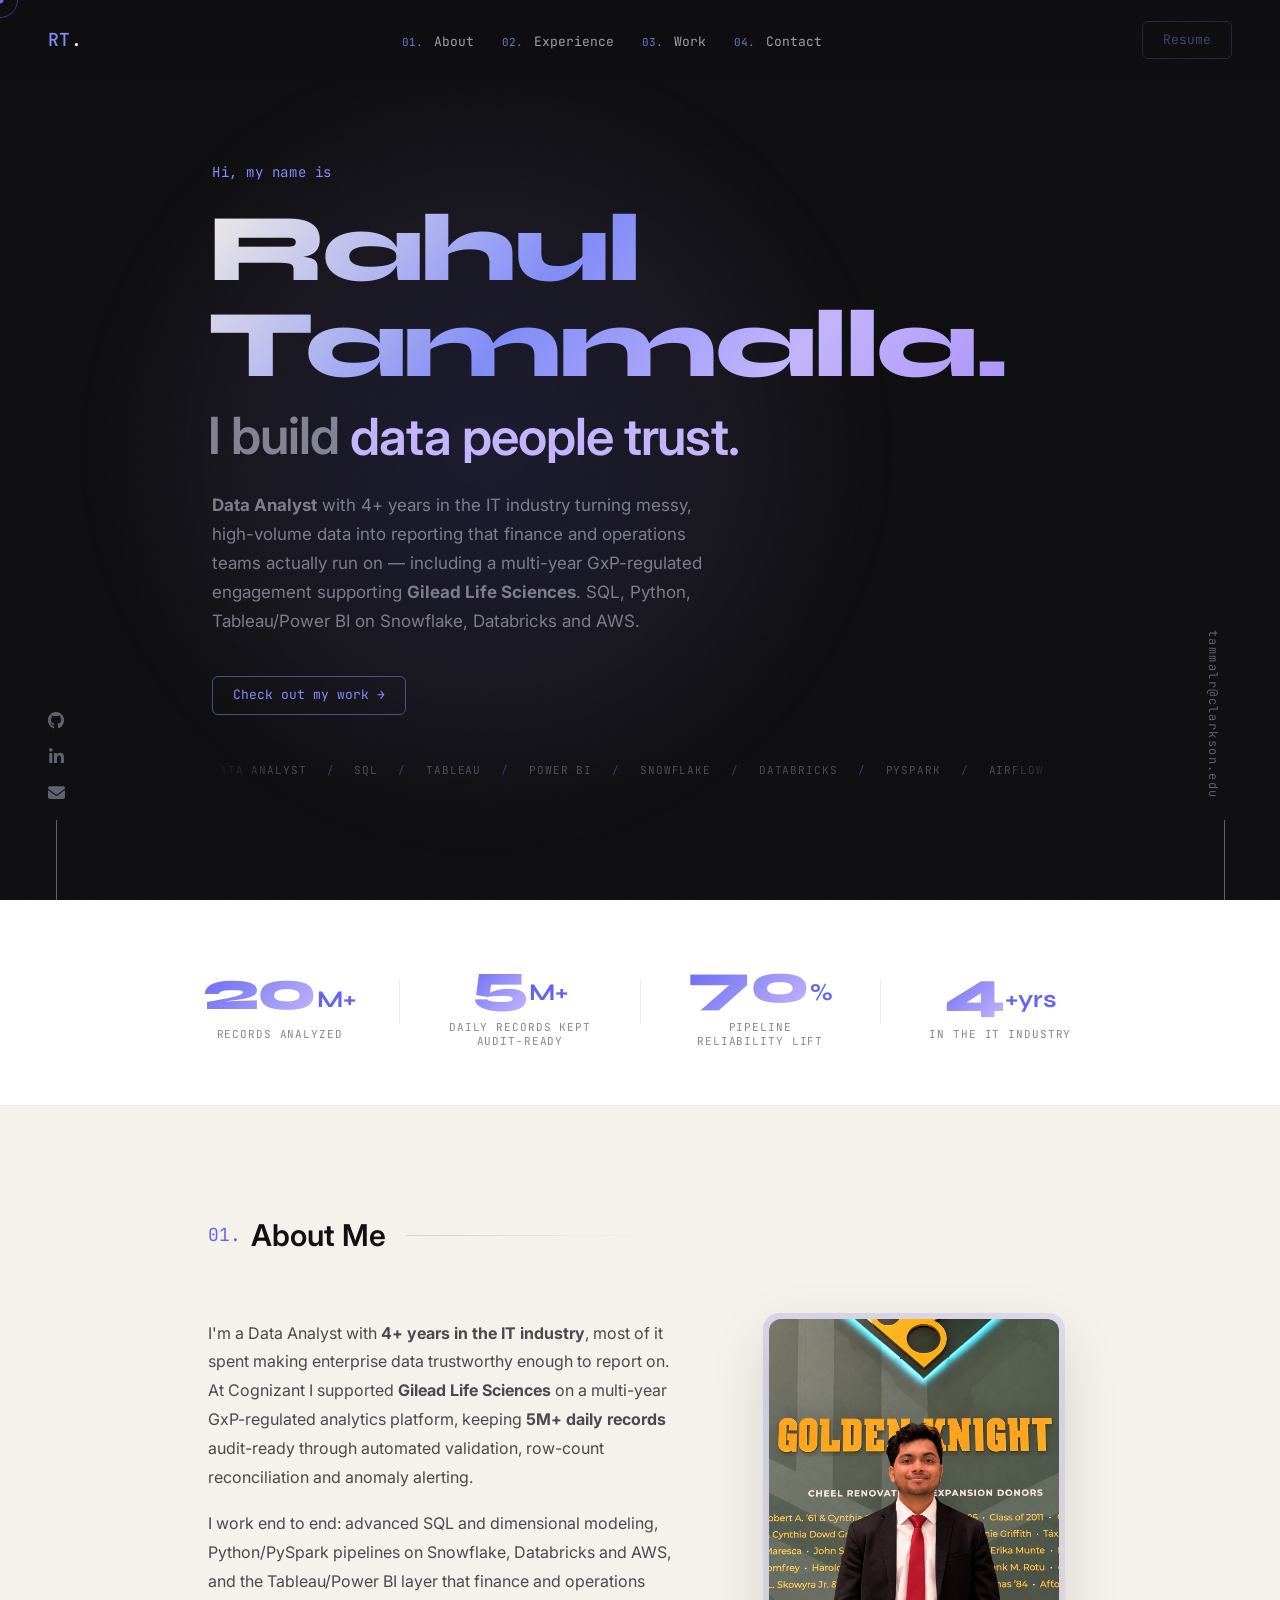
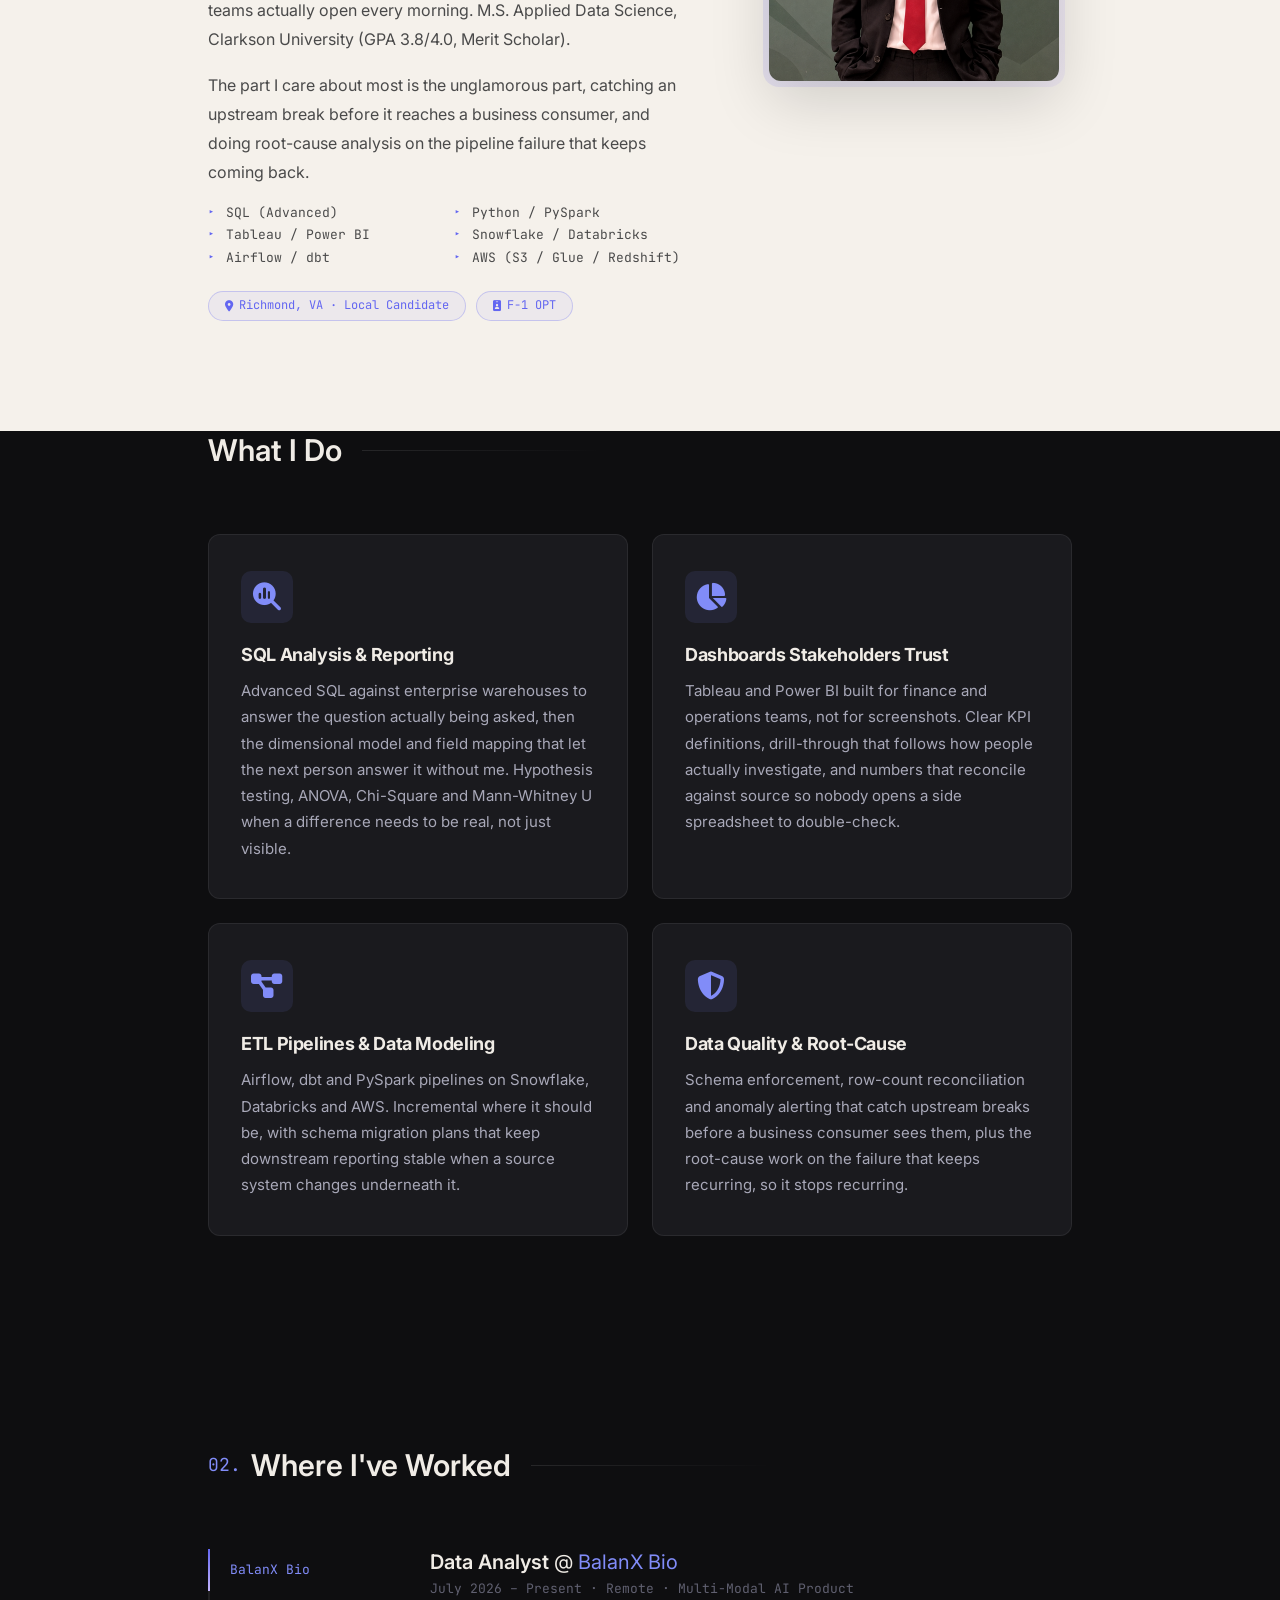
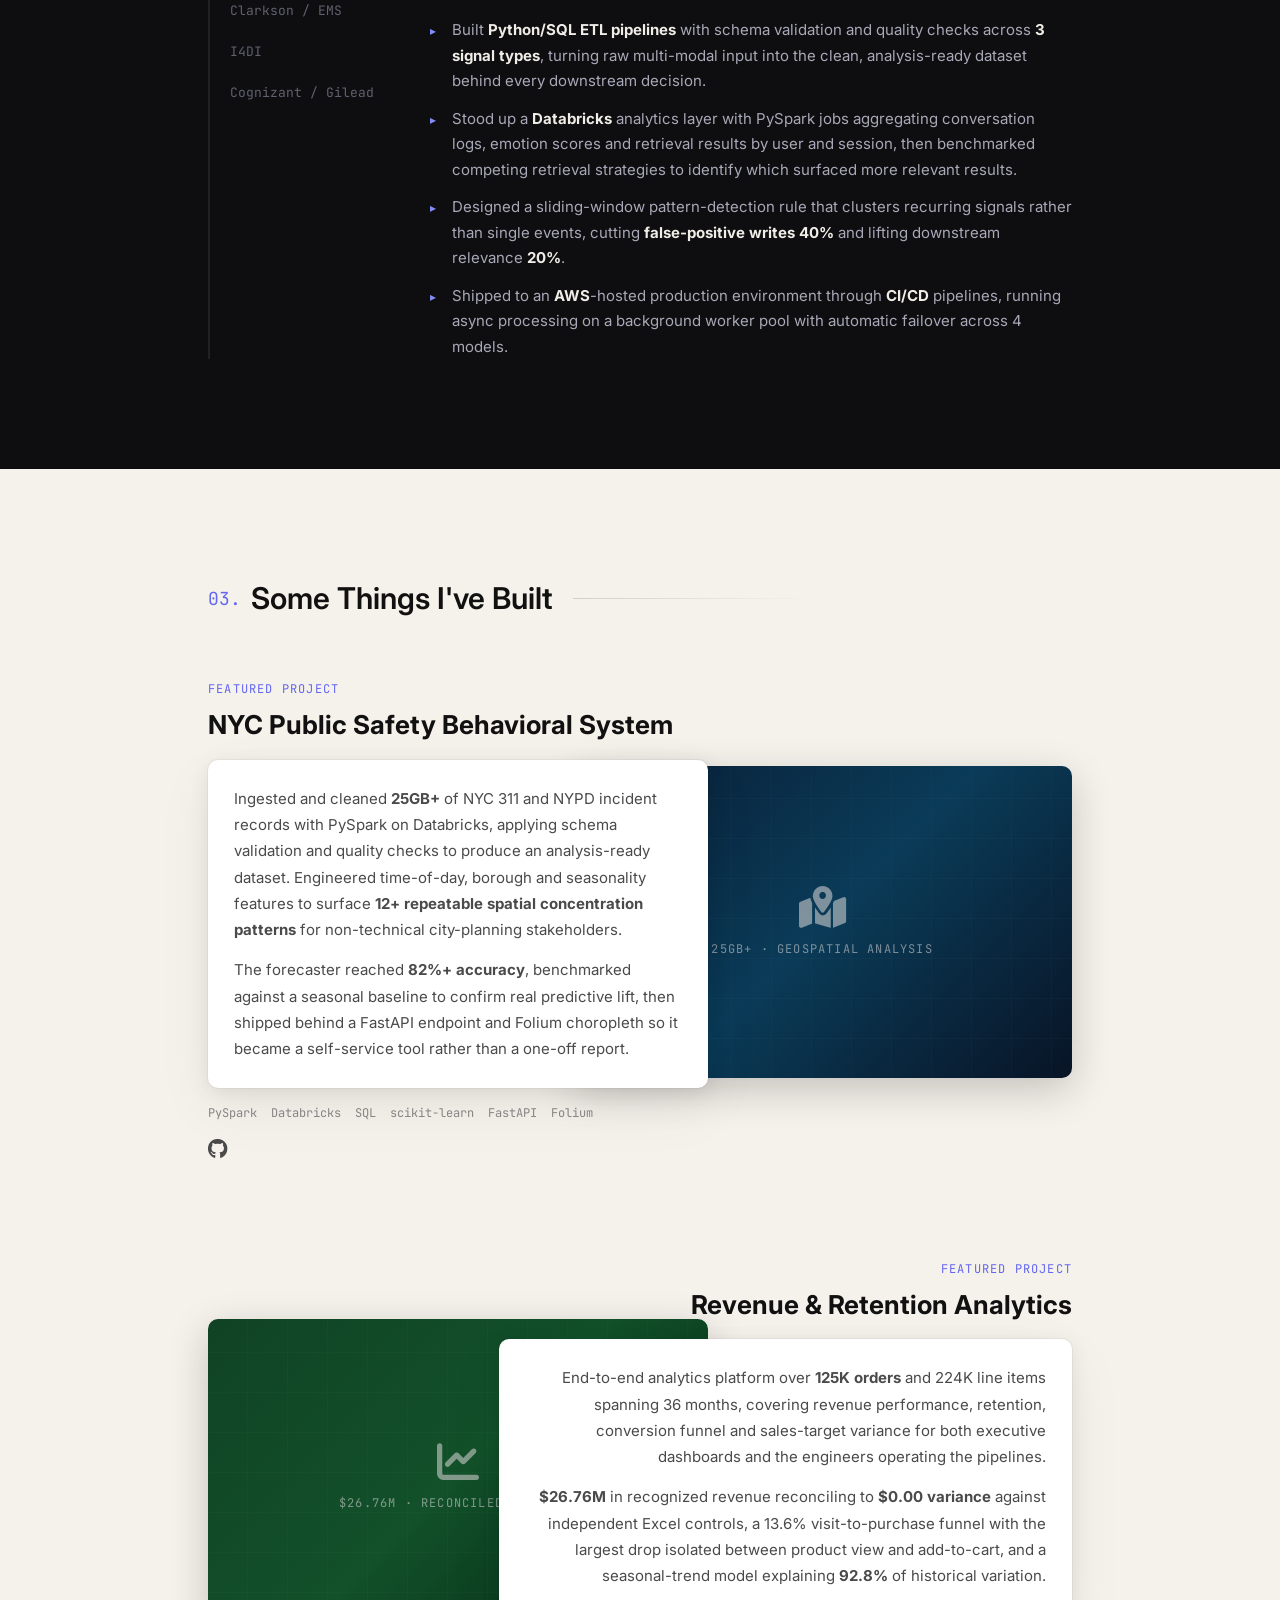
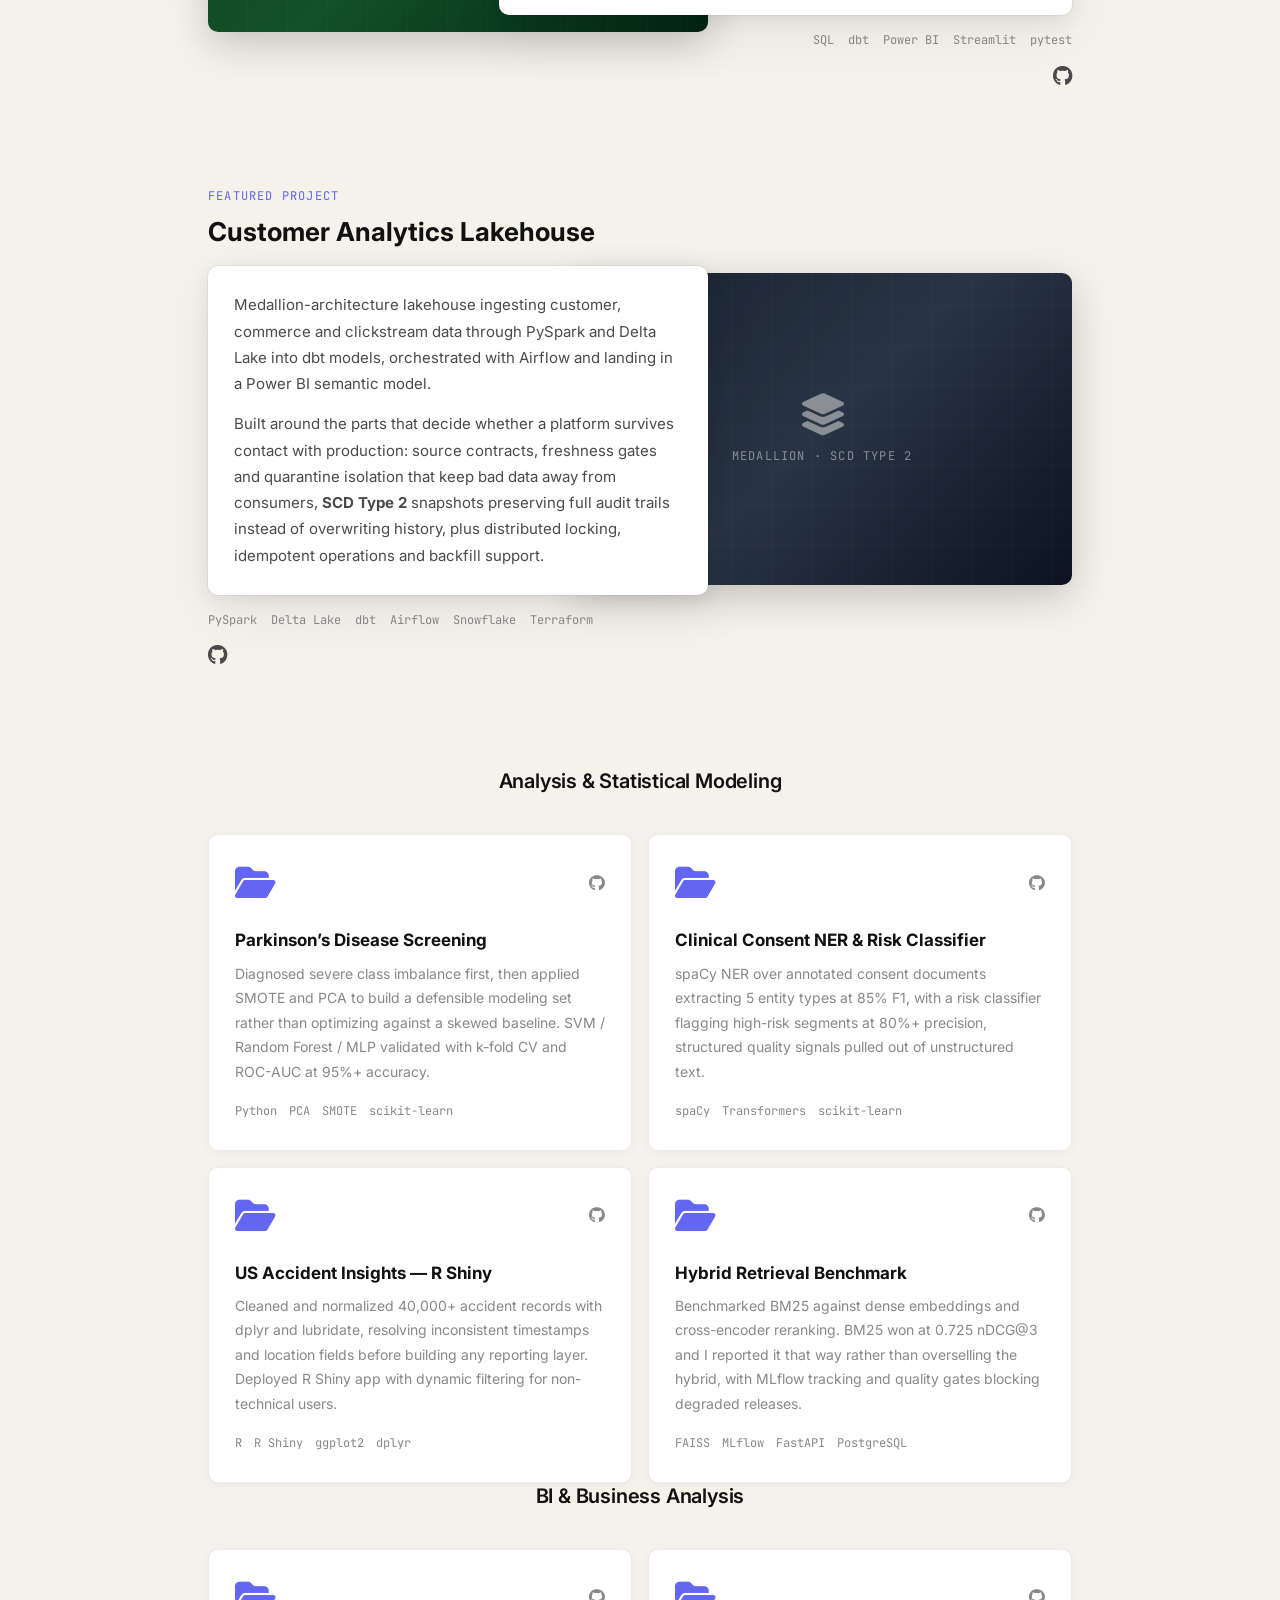
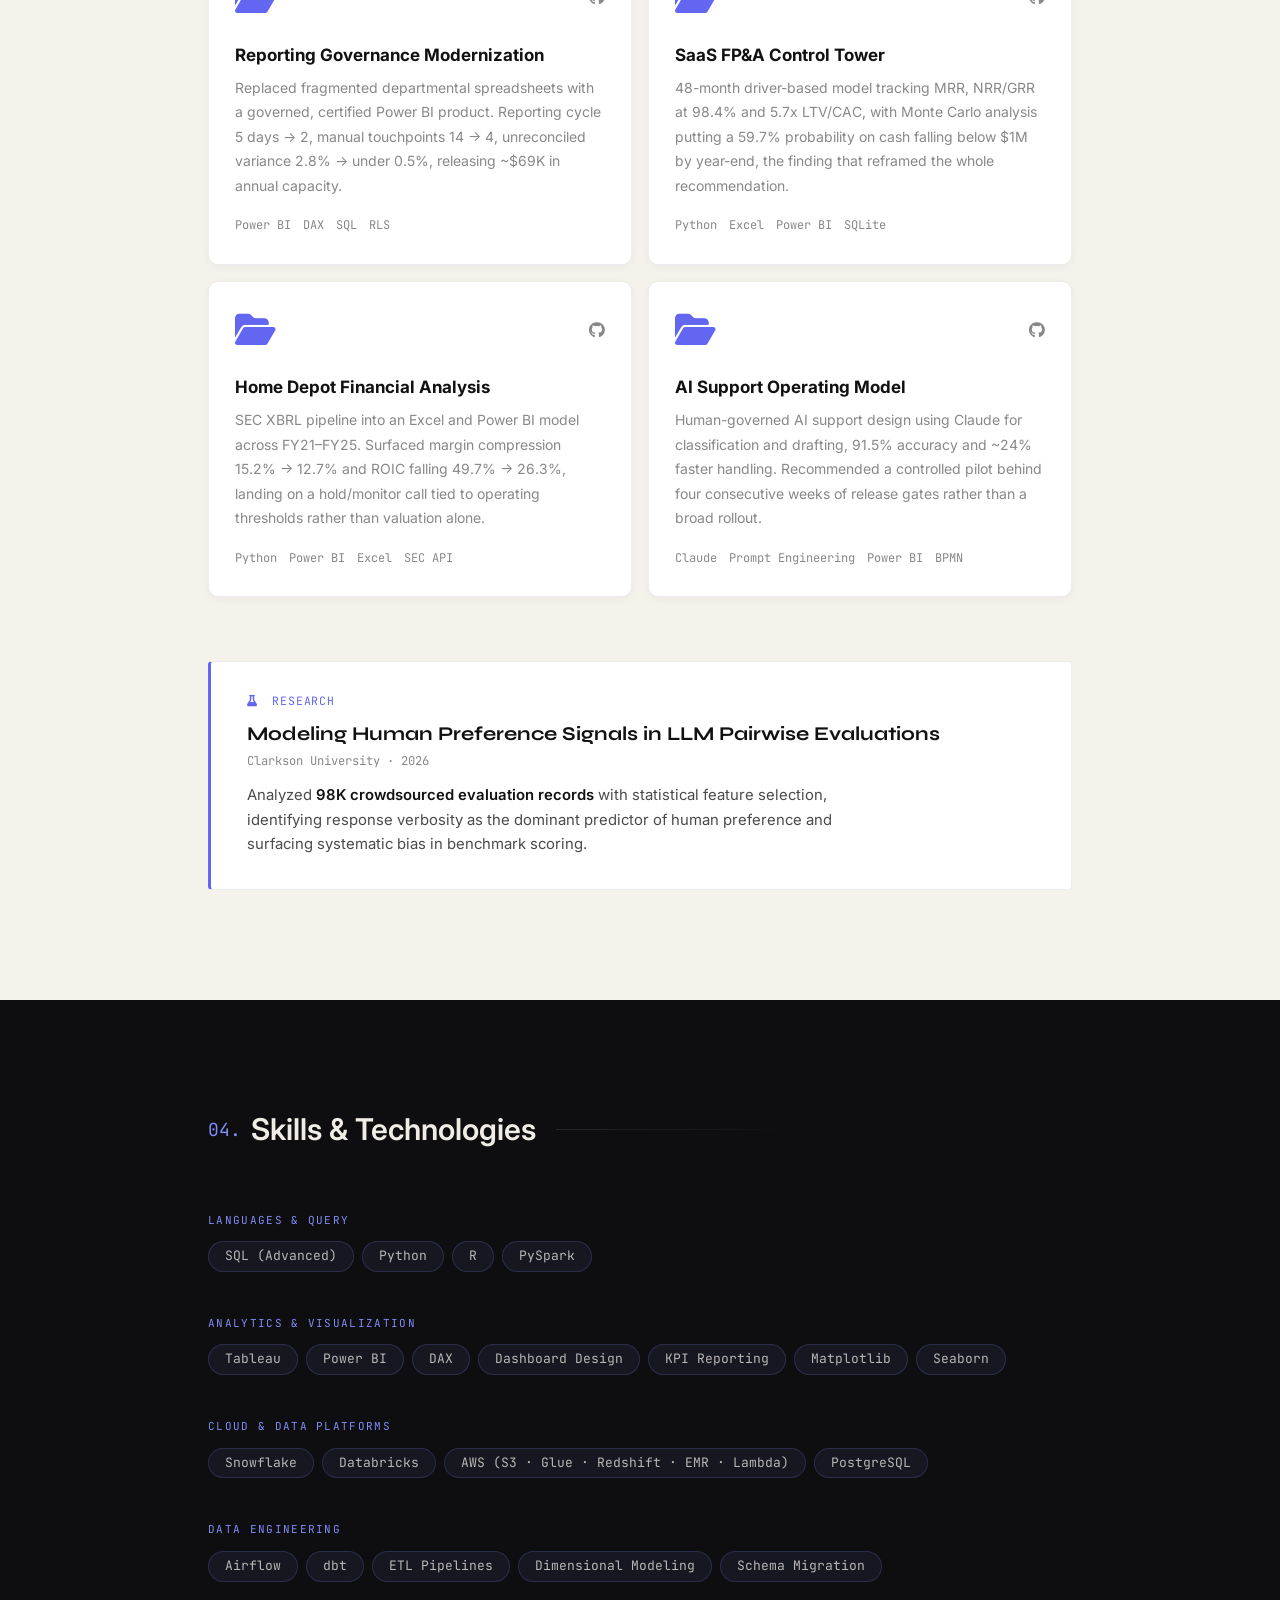
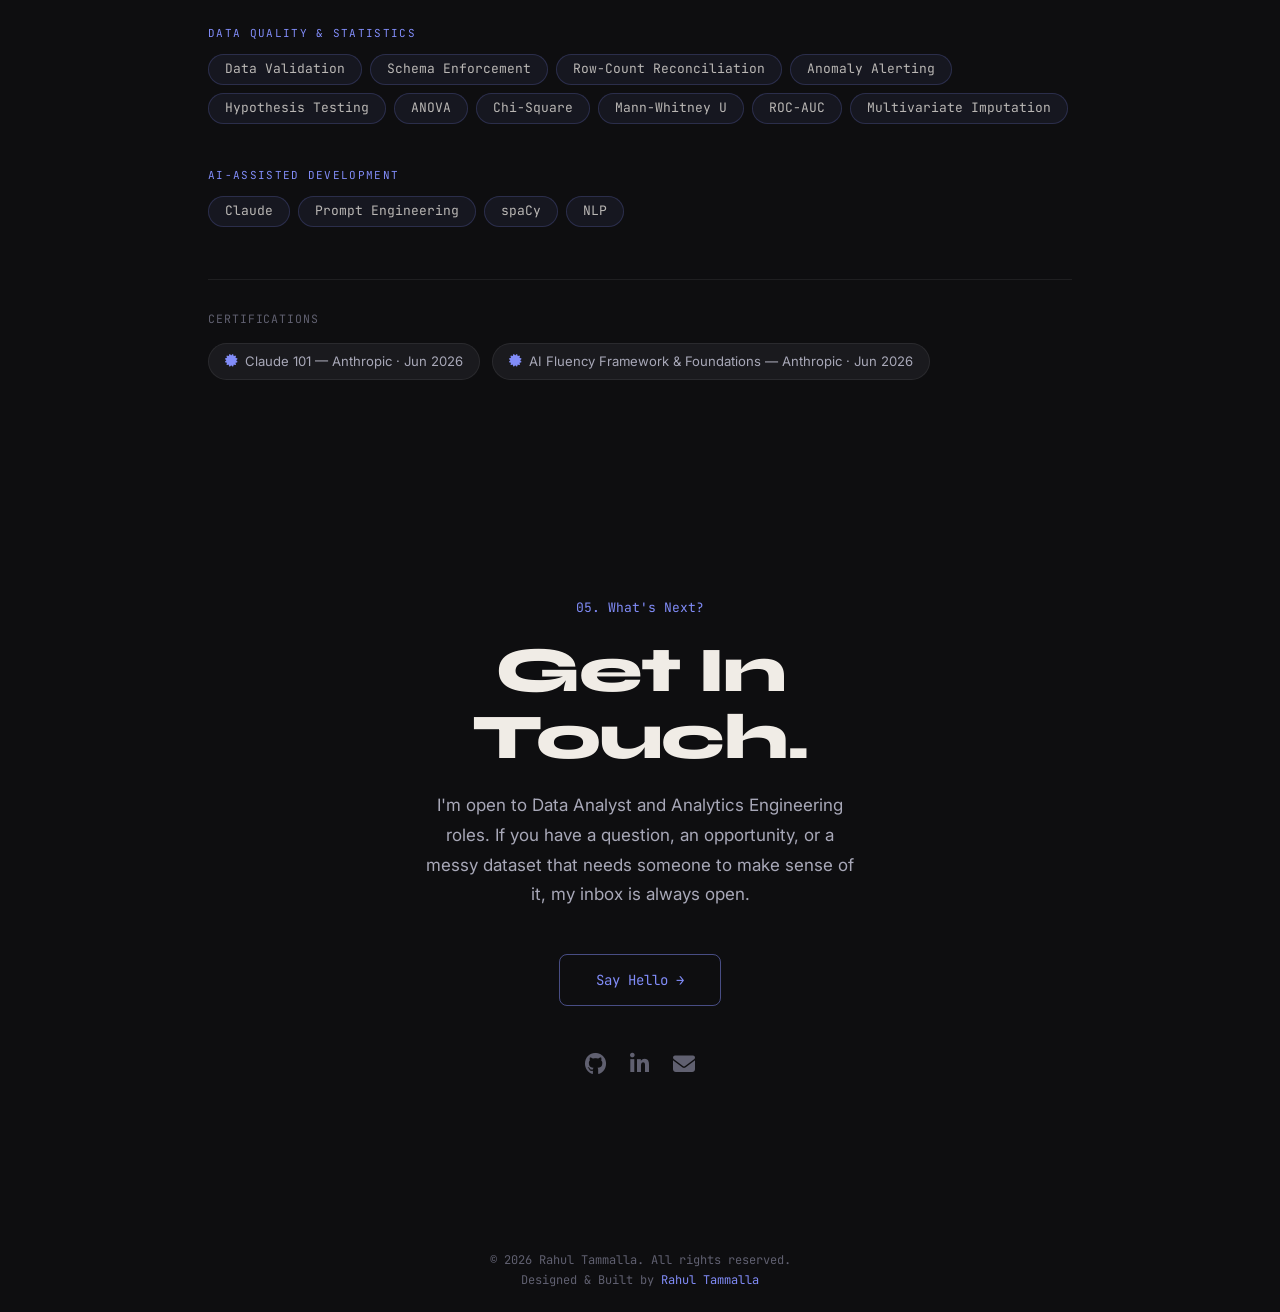
==== commit e414f1dd: "Temporarily disable resume download pending updated PDF Replace both Resume links (navbar + mobile d" ====
--- a/index.html
+++ b/index.html
@@ -31,7 +31,11 @@
         <li><a href="#work"><span class="num">03.</span> Work</a></li>
         <li><a href="#contact"><span class="num">04.</span> Contact</a></li>
       </ul>
+      <!-- Resume download temporarily disabled pending updated PDF.
+           To re-enable: uncomment the link below and delete the disabled element.
       <a href="assets/download/Rahul_Tammalla_AI.pdf" class="btn-outline" download>Resume</a>
+      -->
+      <span class="btn-outline btn-disabled" aria-disabled="true" title="Resume is being updated">Resume</span>
       <button class="hamburger" id="hamburger" aria-label="Menu">
         <i class="fa-solid fa-bars" id="hamIcon"></i>
       </button>
@@ -48,7 +52,10 @@
         <li><a href="#work" class="drawer-link"><span>03.</span> Work</a></li>
         <li><a href="#contact" class="drawer-link"><span>04.</span> Contact</a></li>
       </ol>
+      <!-- Resume download temporarily disabled pending updated PDF.
       <a href="assets/download/Rahul_Tammalla_AI.pdf" class="btn-outline drawer-resume" download>Resume</a>
+      -->
+      <span class="btn-outline drawer-resume btn-disabled" aria-disabled="true" title="Resume is being updated">Resume</span>
     </nav>
   </div>
   <div class="drawer-overlay" id="drawerOverlay"></div>
--- a/assets/css/style.css
+++ b/assets/css/style.css
@@ -1008,3 +1008,14 @@
   border-color: var(--accent);
   transform: translateY(-2px);
 }
+
+
+/* ============================================================
+   DISABLED BUTTON (temporary: resume pending update)
+============================================================ */
+.btn-disabled {
+  opacity: 0.4;
+  cursor: not-allowed;
+  pointer-events: none;
+  user-select: none;
+}
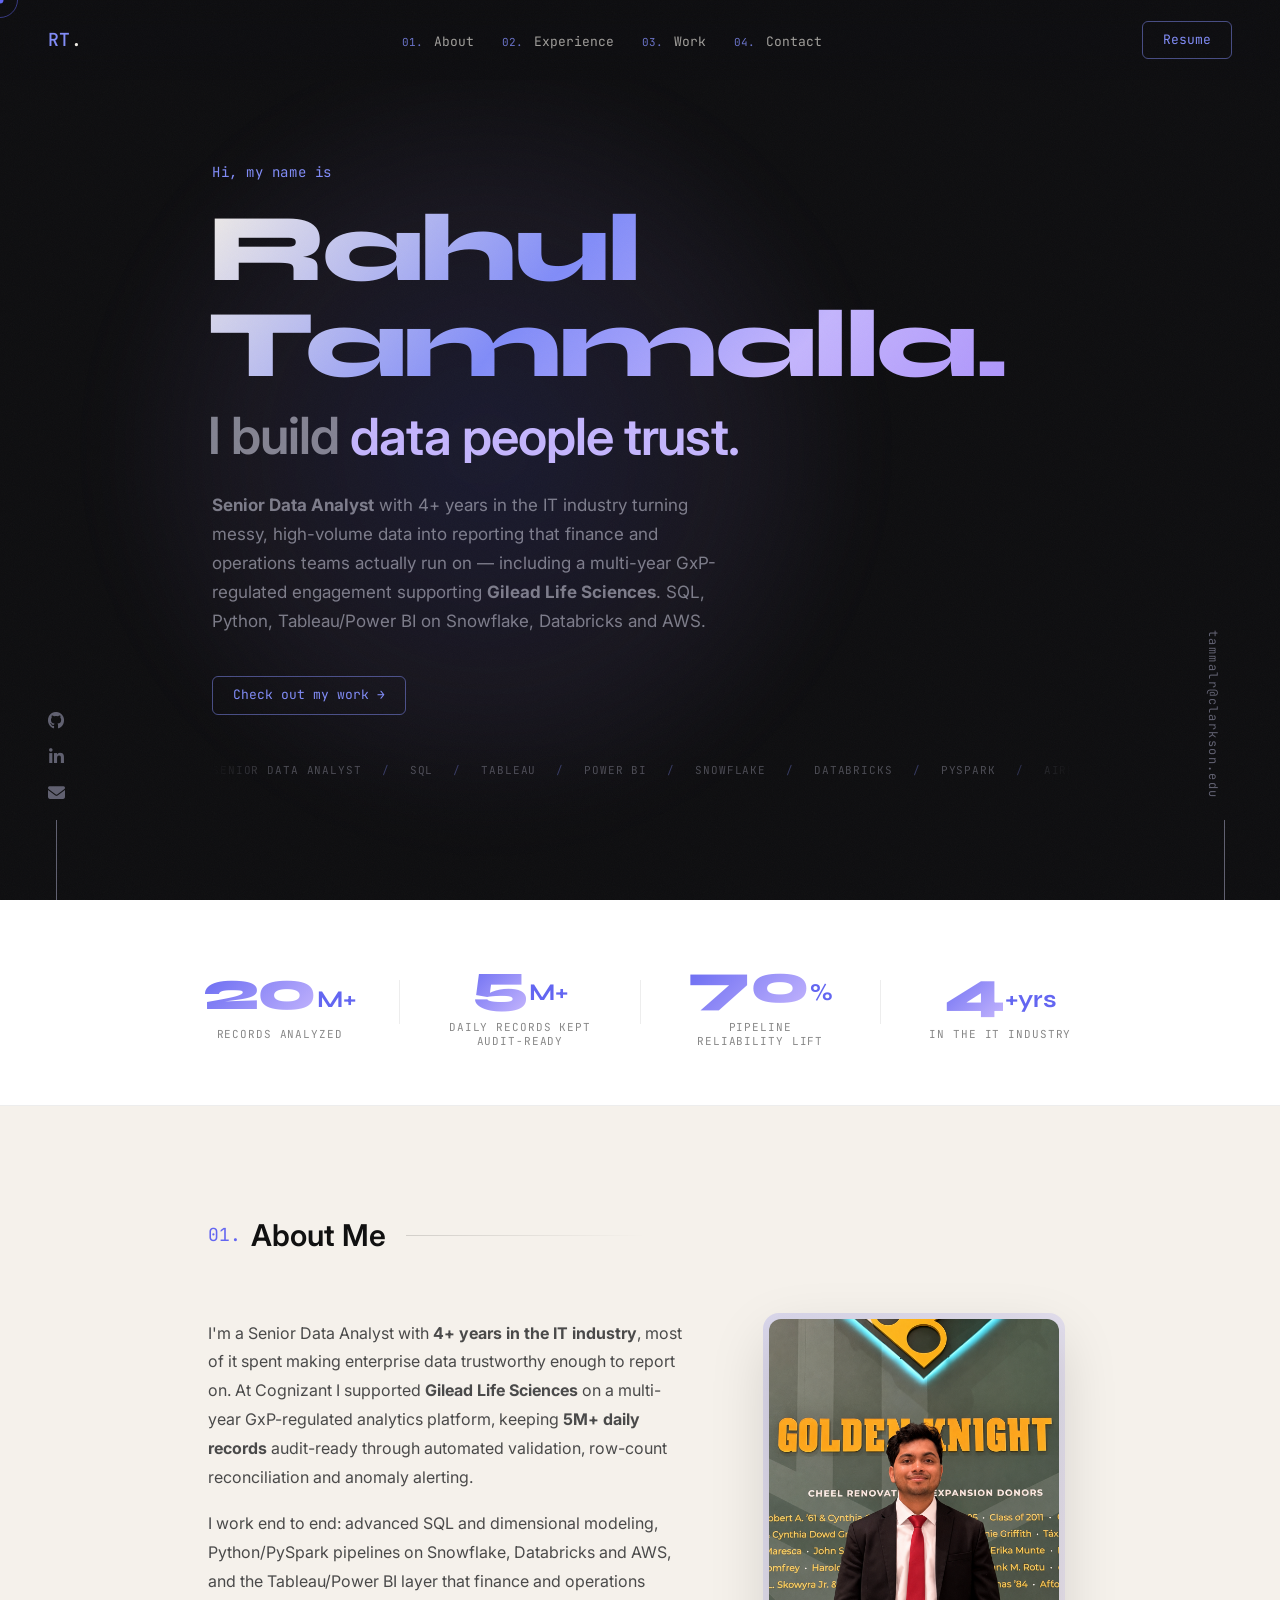
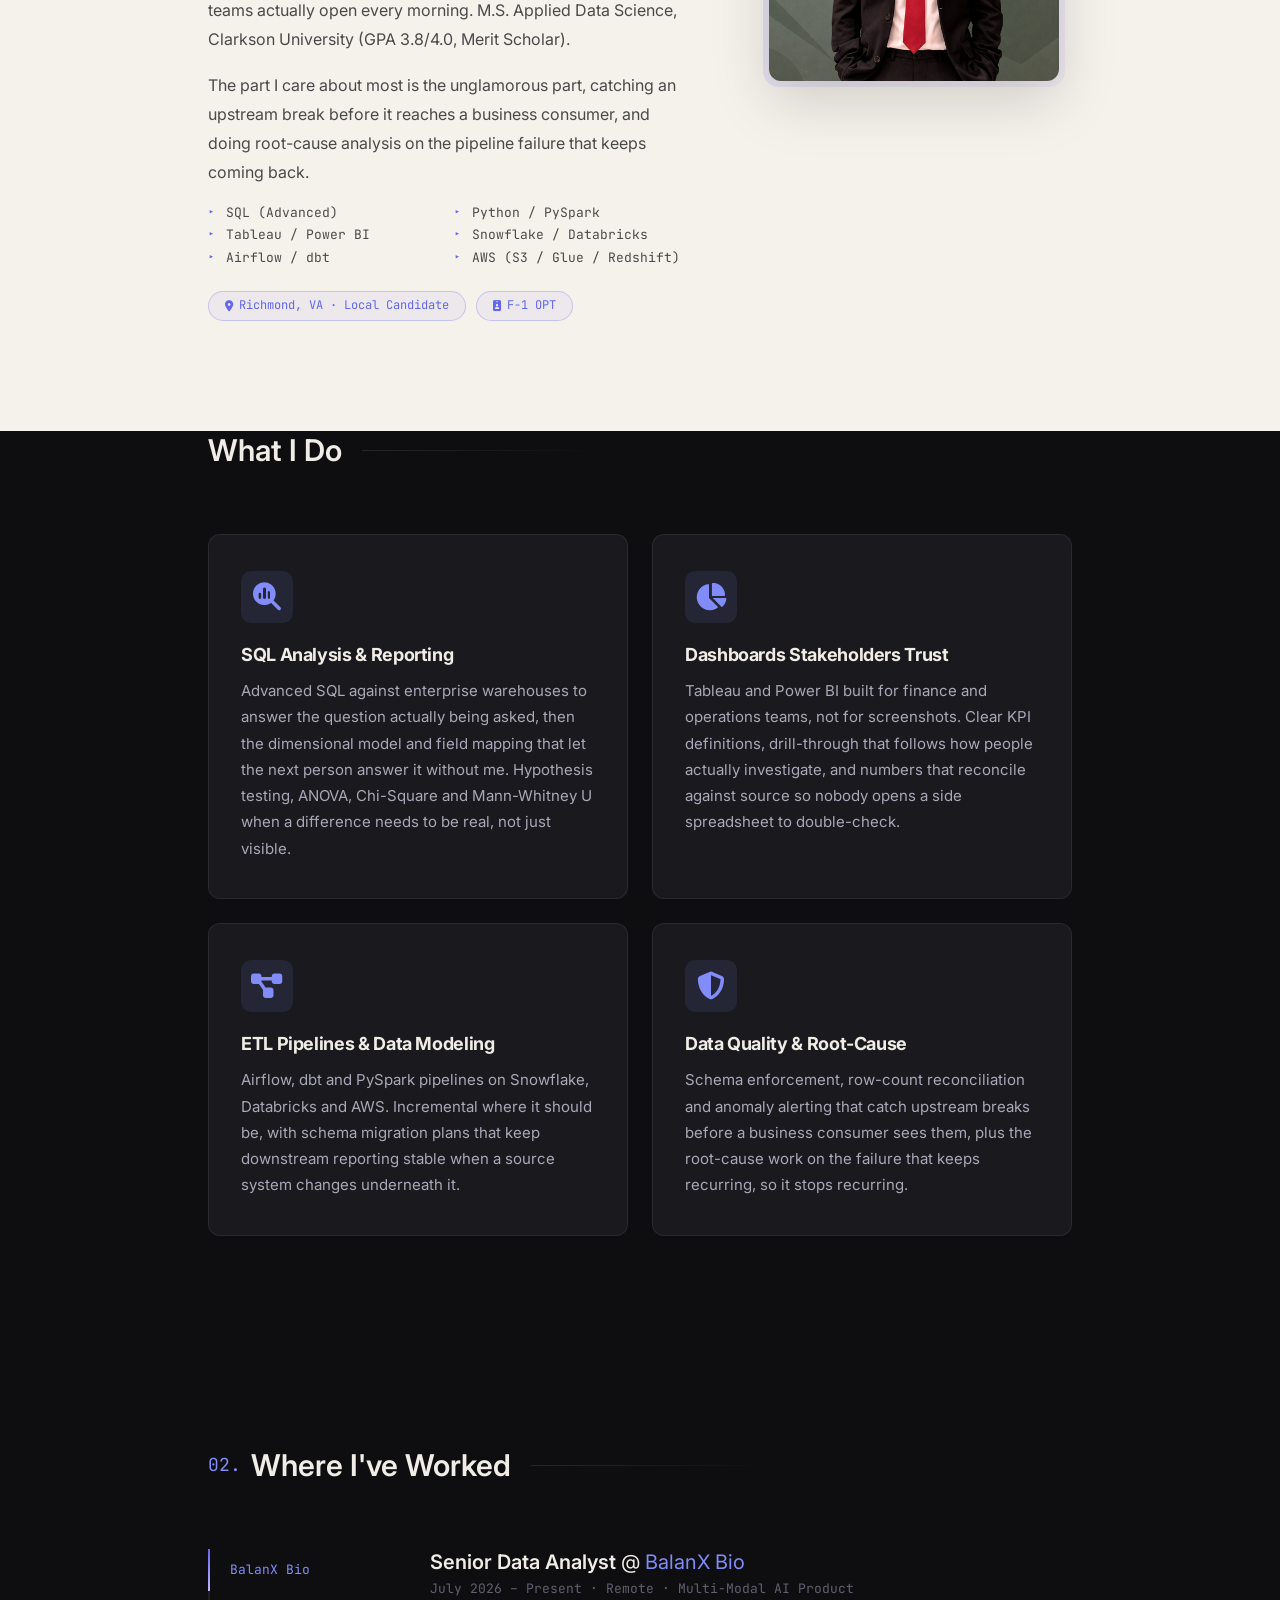
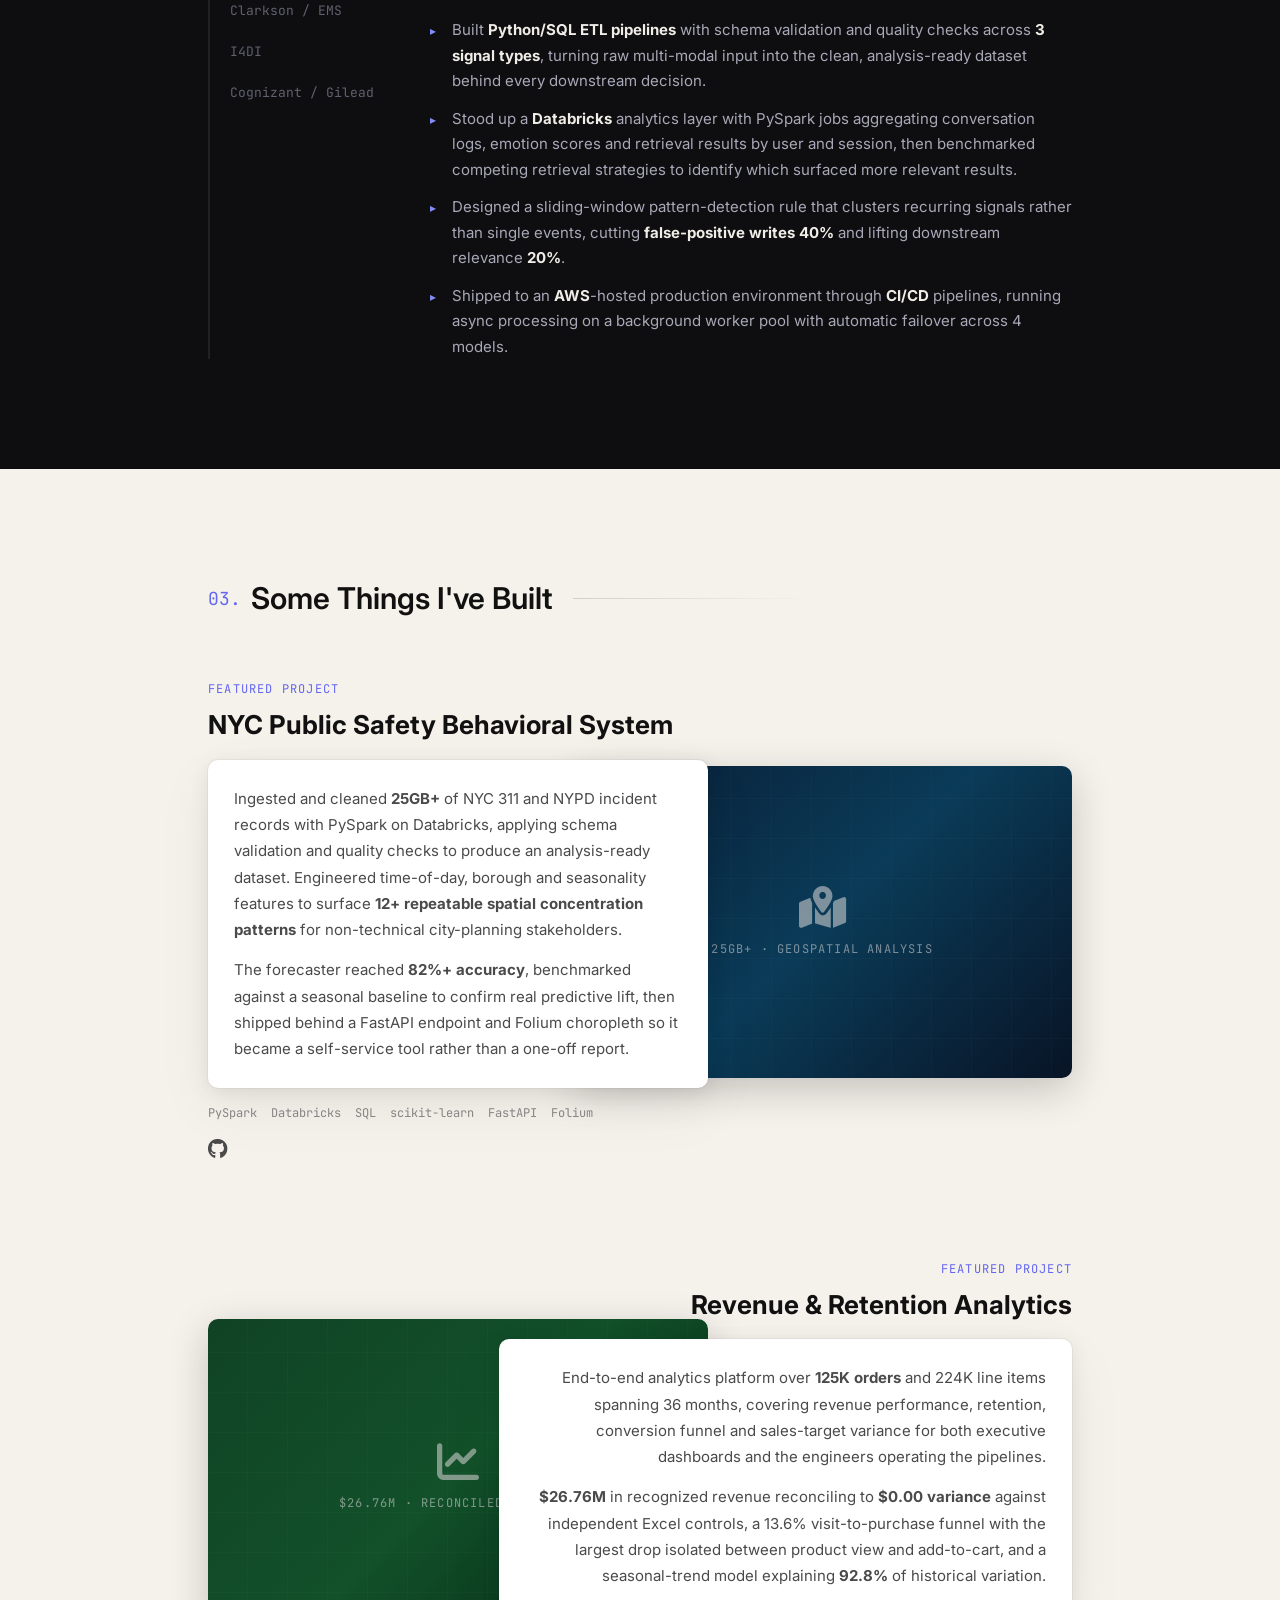
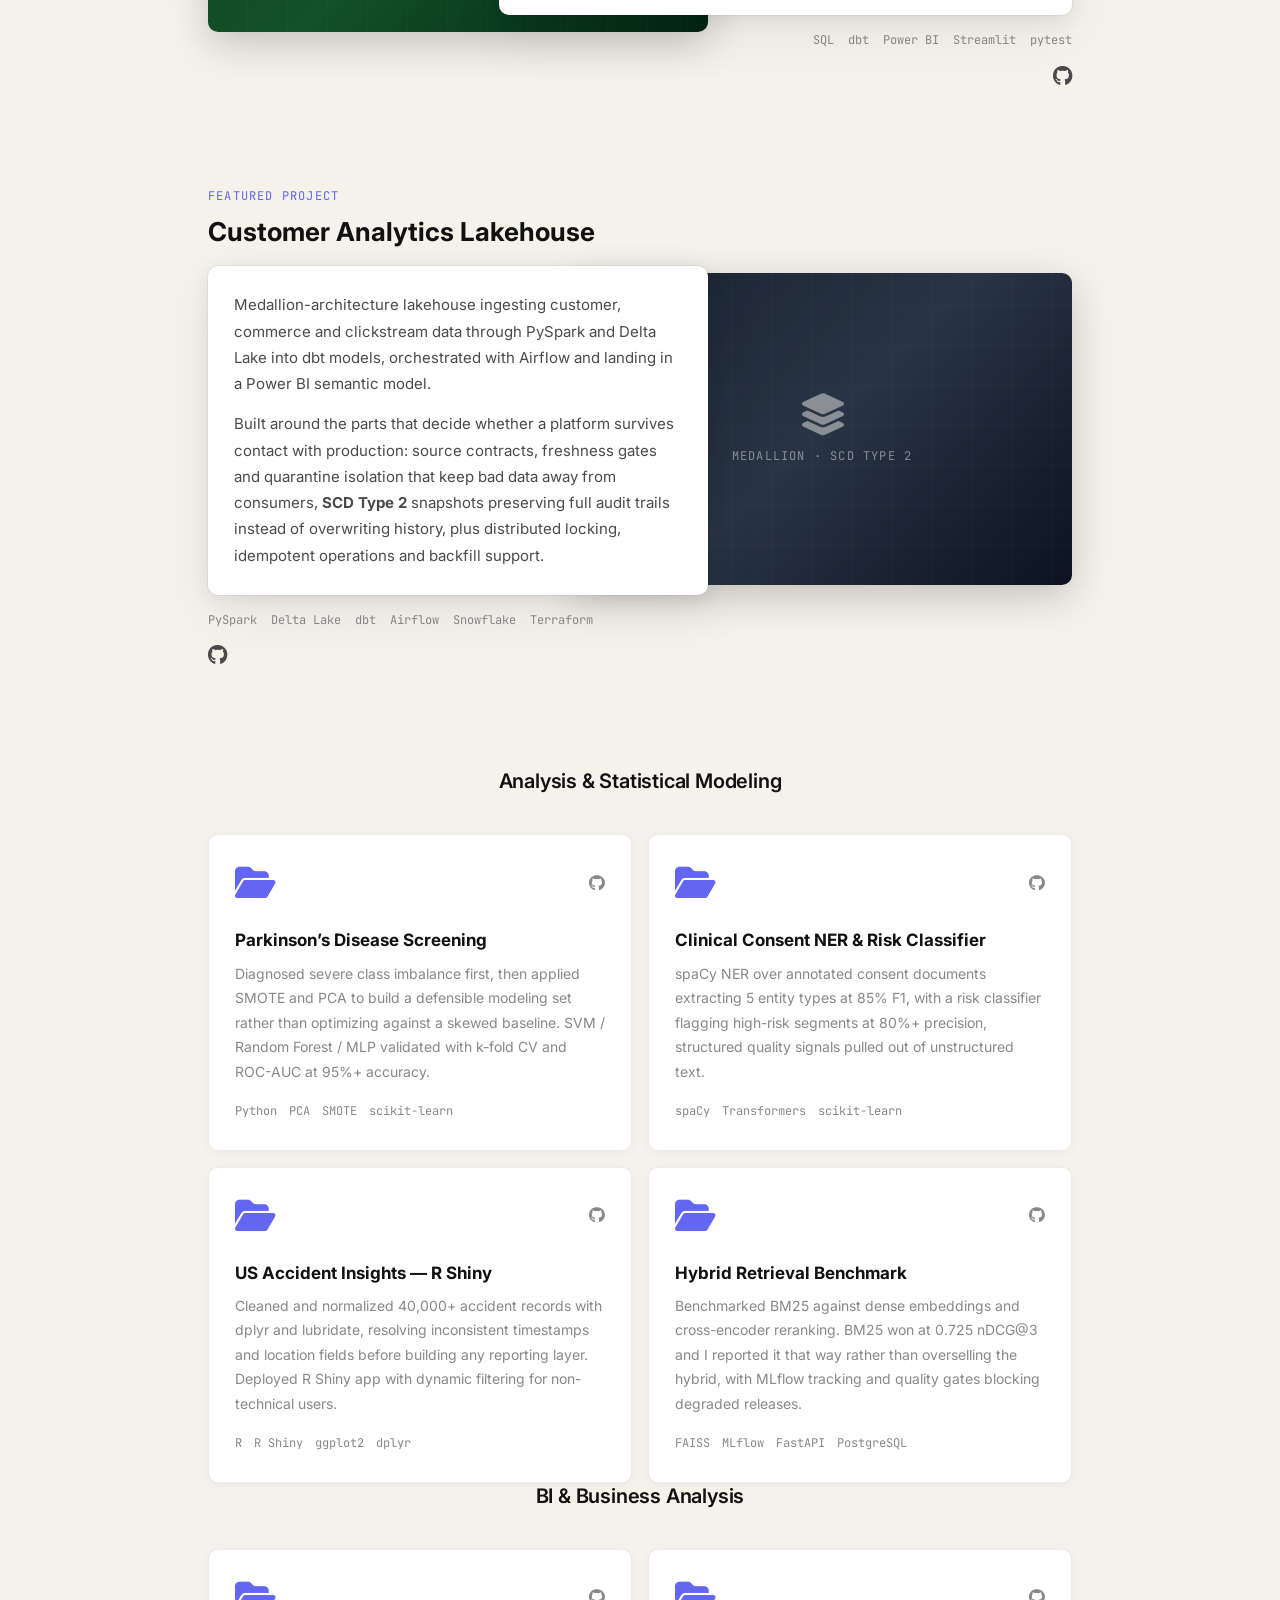
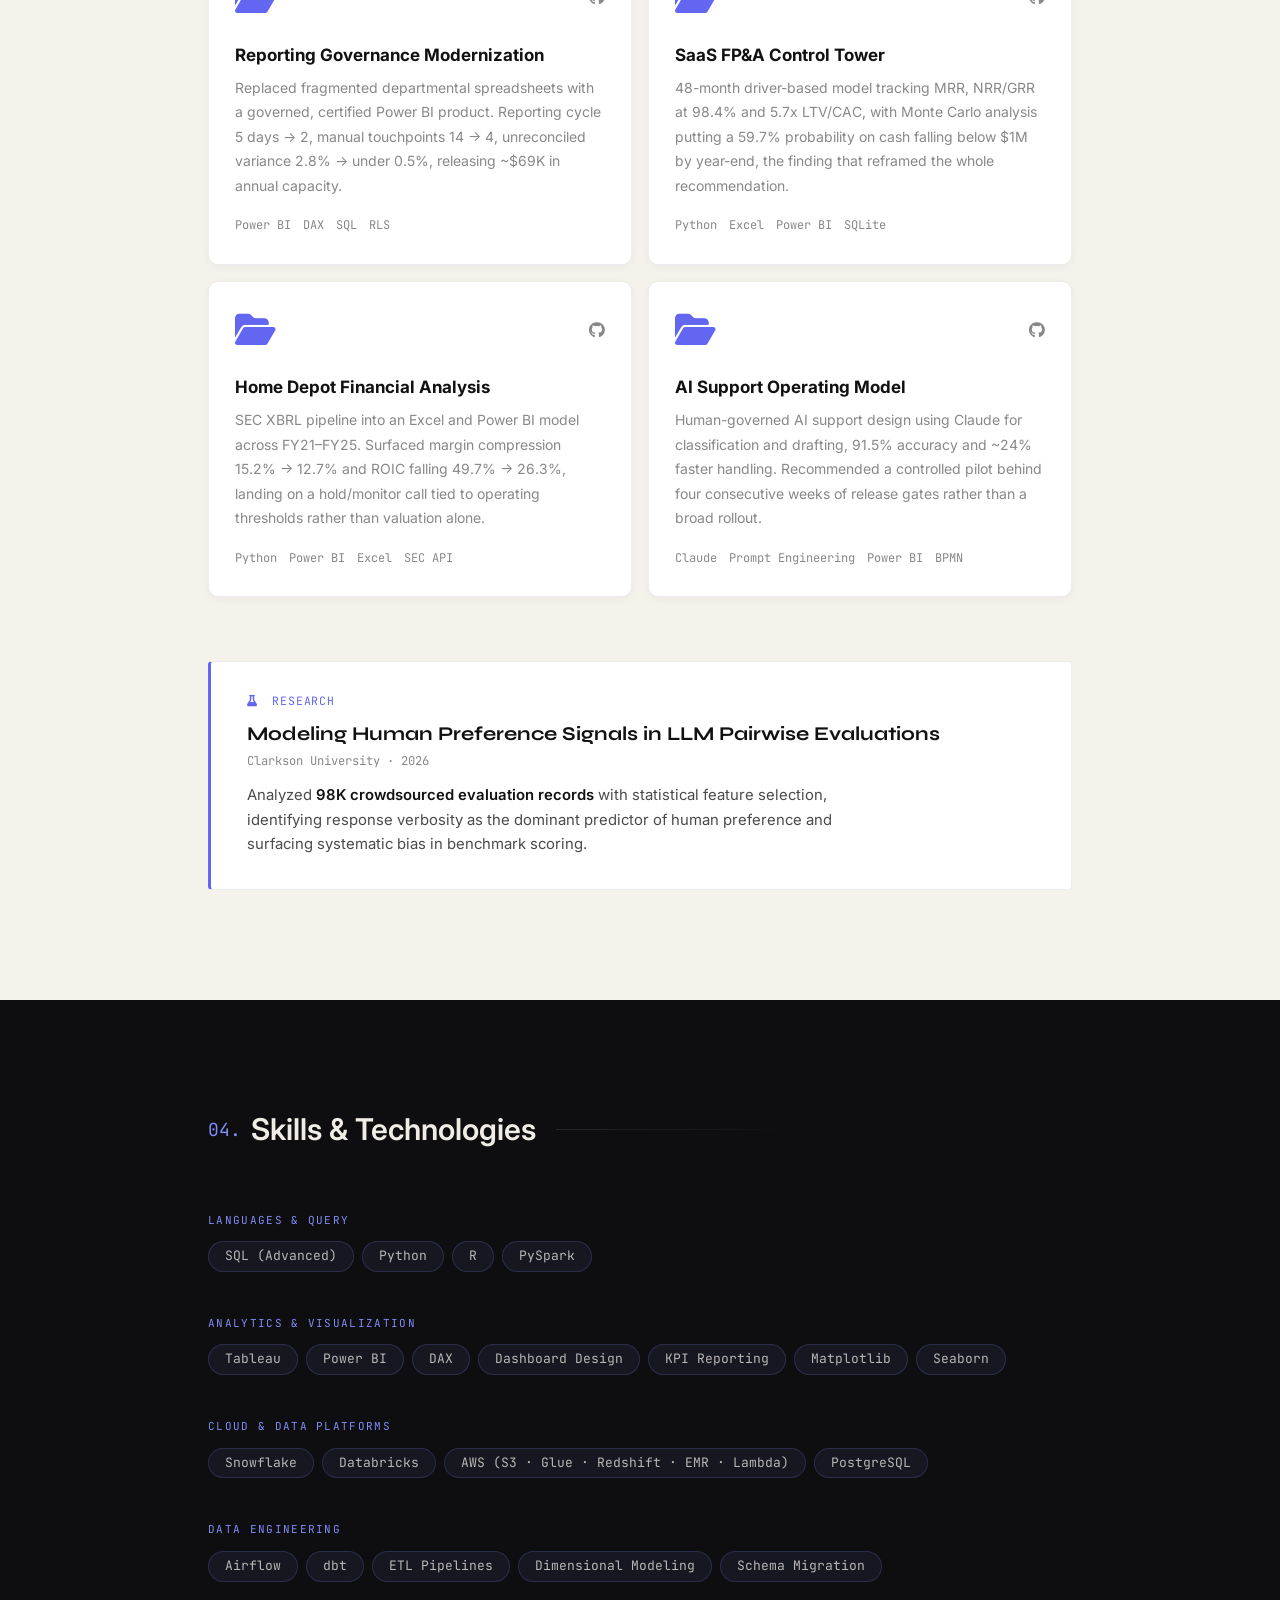
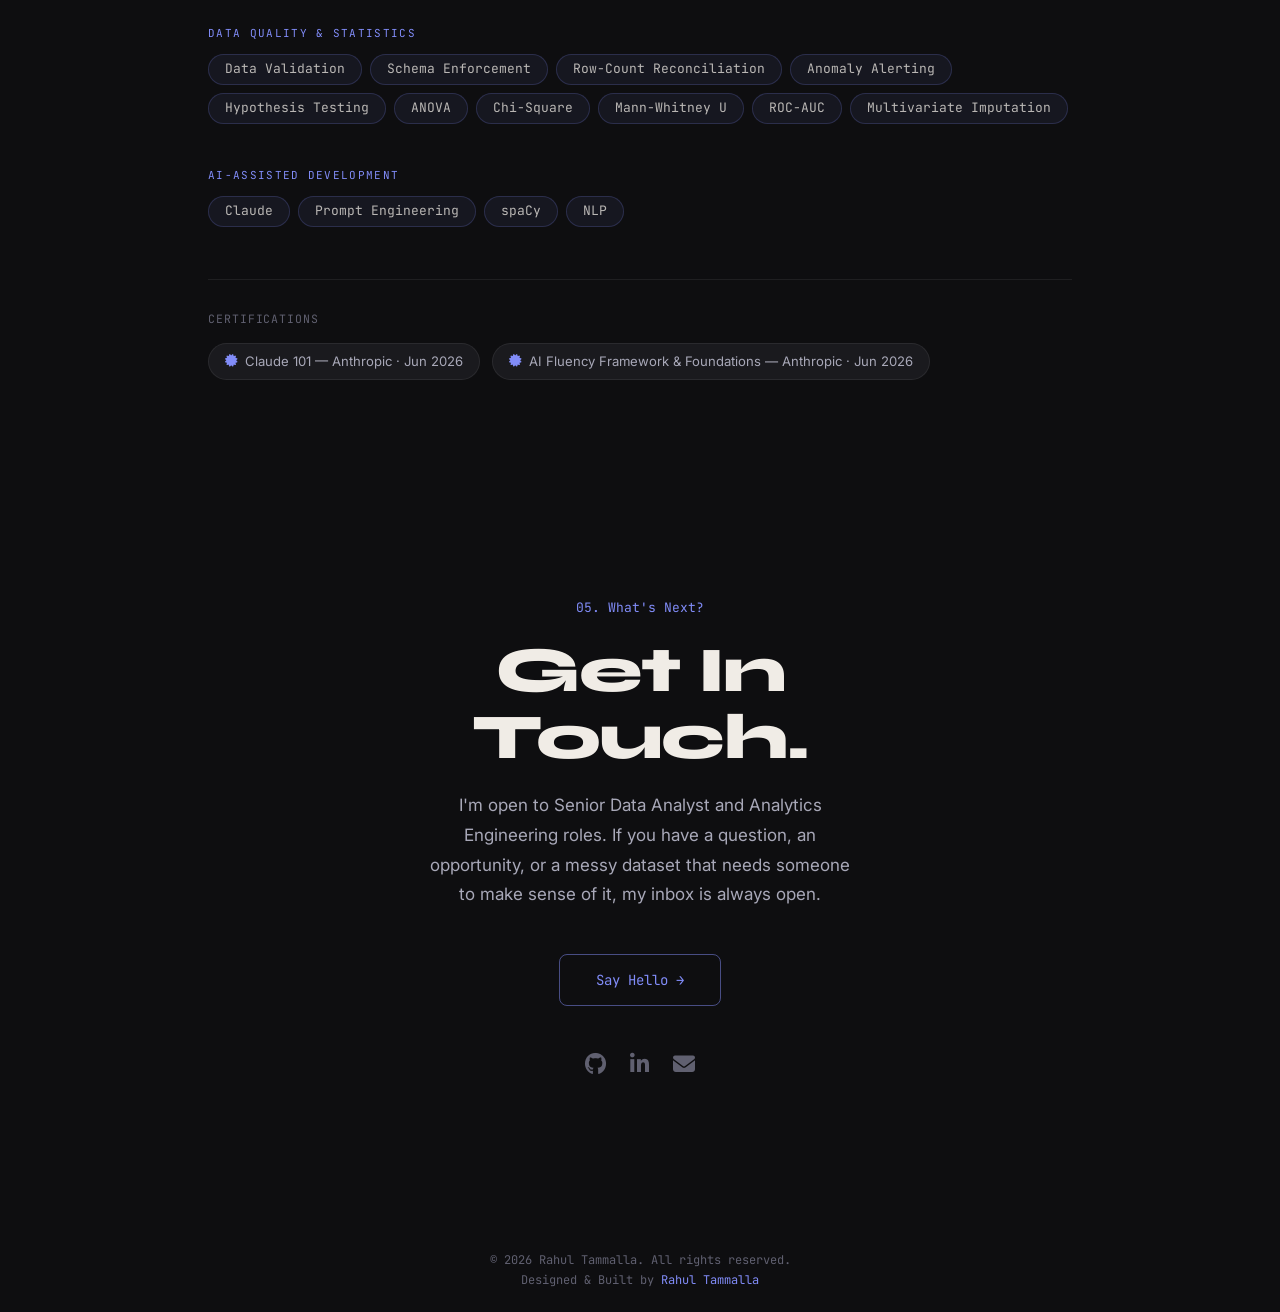
==== commit 6393fe76: "Re-enable resume download with updated PDF; align titles to Senior Data Analyst - Point both Resume " ====
--- a/index.html
+++ b/index.html
@@ -3,7 +3,7 @@
 <head>
   <meta charset="UTF-8">
   <meta name="viewport" content="width=device-width, initial-scale=1.0">
-  <meta name="description" content="Rahul Tammalla – Data Analyst delivering production SQL analysis, ETL pipelines, and stakeholder-facing Tableau/Power BI reporting on Snowflake, Databricks, and AWS.">
+  <meta name="description" content="Rahul Tammalla – Senior Data Analyst delivering production SQL analysis, ETL pipelines, and stakeholder-facing Tableau/Power BI reporting on Snowflake, Databricks, and AWS.">
   <title>Rahul Tammalla</title>
   <link rel="icon" type="image/png" href="assets/logo/NN2.png">
   <link rel="preconnect" href="https://fonts.googleapis.com">
@@ -31,11 +31,7 @@
         <li><a href="#work"><span class="num">03.</span> Work</a></li>
         <li><a href="#contact"><span class="num">04.</span> Contact</a></li>
       </ul>
-      <!-- Resume download temporarily disabled pending updated PDF.
-           To re-enable: uncomment the link below and delete the disabled element.
-      <a href="assets/download/Rahul_Tammalla_AI.pdf" class="btn-outline" download>Resume</a>
-      -->
-      <span class="btn-outline btn-disabled" aria-disabled="true" title="Resume is being updated">Resume</span>
+      <a href="assets/download/Rahul_Resume.pdf" class="btn-outline" download>Resume</a>
       <button class="hamburger" id="hamburger" aria-label="Menu">
         <i class="fa-solid fa-bars" id="hamIcon"></i>
       </button>
@@ -52,10 +48,7 @@
         <li><a href="#work" class="drawer-link"><span>03.</span> Work</a></li>
         <li><a href="#contact" class="drawer-link"><span>04.</span> Contact</a></li>
       </ol>
-      <!-- Resume download temporarily disabled pending updated PDF.
-      <a href="assets/download/Rahul_Tammalla_AI.pdf" class="btn-outline drawer-resume" download>Resume</a>
-      -->
-      <span class="btn-outline drawer-resume btn-disabled" aria-disabled="true" title="Resume is being updated">Resume</span>
+      <a href="assets/download/Rahul_Resume.pdf" class="btn-outline drawer-resume" download>Resume</a>
     </nav>
   </div>
   <div class="drawer-overlay" id="drawerOverlay"></div>
@@ -104,7 +97,7 @@
           </span>
         </h2>
         <p class="hero-desc fade-up" style="--delay:400ms">
-          <strong>Data Analyst</strong> with 4+ years in the IT industry turning messy, high-volume data into reporting that finance and operations teams actually run on — including a multi-year GxP-regulated engagement supporting <strong>Gilead Life Sciences</strong>. SQL, Python, Tableau/Power BI on Snowflake, Databricks and AWS.
+          <strong>Senior Data Analyst</strong> with 4+ years in the IT industry turning messy, high-volume data into reporting that finance and operations teams actually run on — including a multi-year GxP-regulated engagement supporting <strong>Gilead Life Sciences</strong>. SQL, Python, Tableau/Power BI on Snowflake, Databricks and AWS.
         </p>
         <div class="hero-cta fade-up" style="--delay:500ms">
           <a href="#work" class="btn-outline btn-magnetic">Check out my work &#8594;</a>
@@ -112,7 +105,7 @@
         <!-- Scrolling role marquee -->
         <div class="marquee-wrap fade-up" style="--delay:650ms" aria-hidden="true">
           <div class="marquee-track">
-            <span>Data Analyst</span><span class="msep">/</span>
+            <span>Senior Data Analyst</span><span class="msep">/</span>
             <span>SQL</span><span class="msep">/</span>
             <span>Tableau</span><span class="msep">/</span>
             <span>Power BI</span><span class="msep">/</span>
@@ -122,7 +115,7 @@
             <span>Airflow</span><span class="msep">/</span>
             <span>AWS</span><span class="msep">/</span>
             <span>dbt</span><span class="msep">/</span>
-            <span>Data Analyst</span><span class="msep">/</span>
+            <span>Senior Data Analyst</span><span class="msep">/</span>
             <span>SQL</span><span class="msep">/</span>
             <span>Tableau</span><span class="msep">/</span>
             <span>Power BI</span><span class="msep">/</span>
@@ -171,7 +164,7 @@
         <h2 class="section-heading reveal"><span class="section-num">01.</span> About Me</h2>
         <div class="about-inner">
           <div class="about-text reveal">
-            <p>I'm a Data Analyst with <strong>4+ years in the IT industry</strong>, most of it spent making enterprise data trustworthy enough to report on. At Cognizant I supported <strong>Gilead Life Sciences</strong> on a multi-year GxP-regulated analytics platform, keeping <strong>5M+ daily records</strong> audit-ready through automated validation, row-count reconciliation and anomaly alerting.</p>
+            <p>I'm a Senior Data Analyst with <strong>4+ years in the IT industry</strong>, most of it spent making enterprise data trustworthy enough to report on. At Cognizant I supported <strong>Gilead Life Sciences</strong> on a multi-year GxP-regulated analytics platform, keeping <strong>5M+ daily records</strong> audit-ready through automated validation, row-count reconciliation and anomaly alerting.</p>
             <p>I work end to end: advanced SQL and dimensional modeling, Python/PySpark pipelines on Snowflake, Databricks and AWS, and the Tableau/Power BI layer that finance and operations teams actually open every morning. M.S. Applied Data Science, Clarkson University (GPA 3.8/4.0, Merit Scholar).</p>
             <p>The part I care about most is the unglamorous part, catching an upstream break before it reaches a business consumer, and doing root-cause analysis on the pipeline failure that keeps coming back.</p>
             <ul class="about-tech-list">
@@ -251,7 +244,7 @@
           <div class="exp-panels">
 
             <div class="exp-panel active" data-panel="balanx">
-              <h3 class="exp-title">Data Analyst <span class="exp-company">@ <a href="#" class="accent-link">BalanX Bio</a></span></h3>
+              <h3 class="exp-title">Senior Data Analyst <span class="exp-company">@ <a href="#" class="accent-link">BalanX Bio</a></span></h3>
               <p class="exp-date">July 2026 &ndash; Present &middot; Remote &middot; Multi-Modal AI Product</p>
               <ul class="exp-bullets">
                 <li>Built <strong>Python/SQL ETL pipelines</strong> with schema validation and quality checks across <strong>3 signal types</strong>, turning raw multi-modal input into the clean, analysis-ready dataset behind every downstream decision.</li>
@@ -262,7 +255,7 @@
             </div>
 
             <div class="exp-panel" data-panel="clarkson">
-              <h3 class="exp-title">Data Analyst Assistant <span class="exp-company">@ <a href="#" class="accent-link">Clarkson University</a></span></h3>
+              <h3 class="exp-title">Senior Data Analyst Assistant <span class="exp-company">@ <a href="#" class="accent-link">Clarkson University</a></span></h3>
               <p class="exp-date">January 2025 &ndash; June 2026 &middot; Client: St. Lawrence County EMS</p>
               <ul class="exp-bullets">
                 <li>Analyzed <strong>20M+ NEMSIS emergency records</strong> with hypothesis testing, Chi-Square, ANOVA and Mann-Whitney U, engineering <strong>70+ features</strong> to surface <strong>15 statistically significant predictors</strong> of stroke-related 911 delays, projected to cut response times <strong>40%</strong>.</li>
@@ -284,7 +277,7 @@
             </div>
 
             <div class="exp-panel" data-panel="cognizant">
-              <h3 class="exp-title">Data Analyst <span class="exp-company">@ <a href="#" class="accent-link">Cognizant</a></span></h3>
+              <h3 class="exp-title">Senior Data Analyst <span class="exp-company">@ <a href="#" class="accent-link">Cognizant</a></span></h3>
               <p class="exp-date">October 2021 &ndash; August 2024 &middot; Remote &middot; Client: Gilead Life Sciences</p>
               <ul class="exp-bullets">
                 <li>Delivered <strong>5+ Tableau and Power BI dashboards</strong> integrating <strong>3+ source systems</strong> for finance and operations on a <strong>GxP-regulated</strong> enterprise analytics platform, surfacing real-time KPIs and cutting manual reporting effort <strong>30%</strong>.</li>
@@ -595,7 +588,7 @@
         <div class="contact-inner reveal">
           <p class="contact-overline">05. What's Next?</p>
           <h2 class="contact-heading">Get In Touch.</h2>
-          <p class="contact-desc">I'm open to Data Analyst and Analytics Engineering roles. If you have a question, an opportunity, or a messy dataset that needs someone to make sense of it, my inbox is always open.</p>
+          <p class="contact-desc">I'm open to Senior Data Analyst and Analytics Engineering roles. If you have a question, an opportunity, or a messy dataset that needs someone to make sense of it, my inbox is always open.</p>
           <a href="mailto:tammalr@clarkson.edu" class="btn-outline btn-large">Say Hello &#8594;</a>
           <div class="contact-links">
             <a href="https://github.com/rahul9908" target="_blank" rel="noopener"><i class="fa-brands fa-github"></i></a>
--- a/assets/css/style.css
+++ b/assets/css/style.css
@@ -1009,13 +1009,3 @@
   transform: translateY(-2px);
 }
 
-
-/* ============================================================
-   DISABLED BUTTON (temporary: resume pending update)
-============================================================ */
-.btn-disabled {
-  opacity: 0.4;
-  cursor: not-allowed;
-  pointer-events: none;
-  user-select: none;
-}
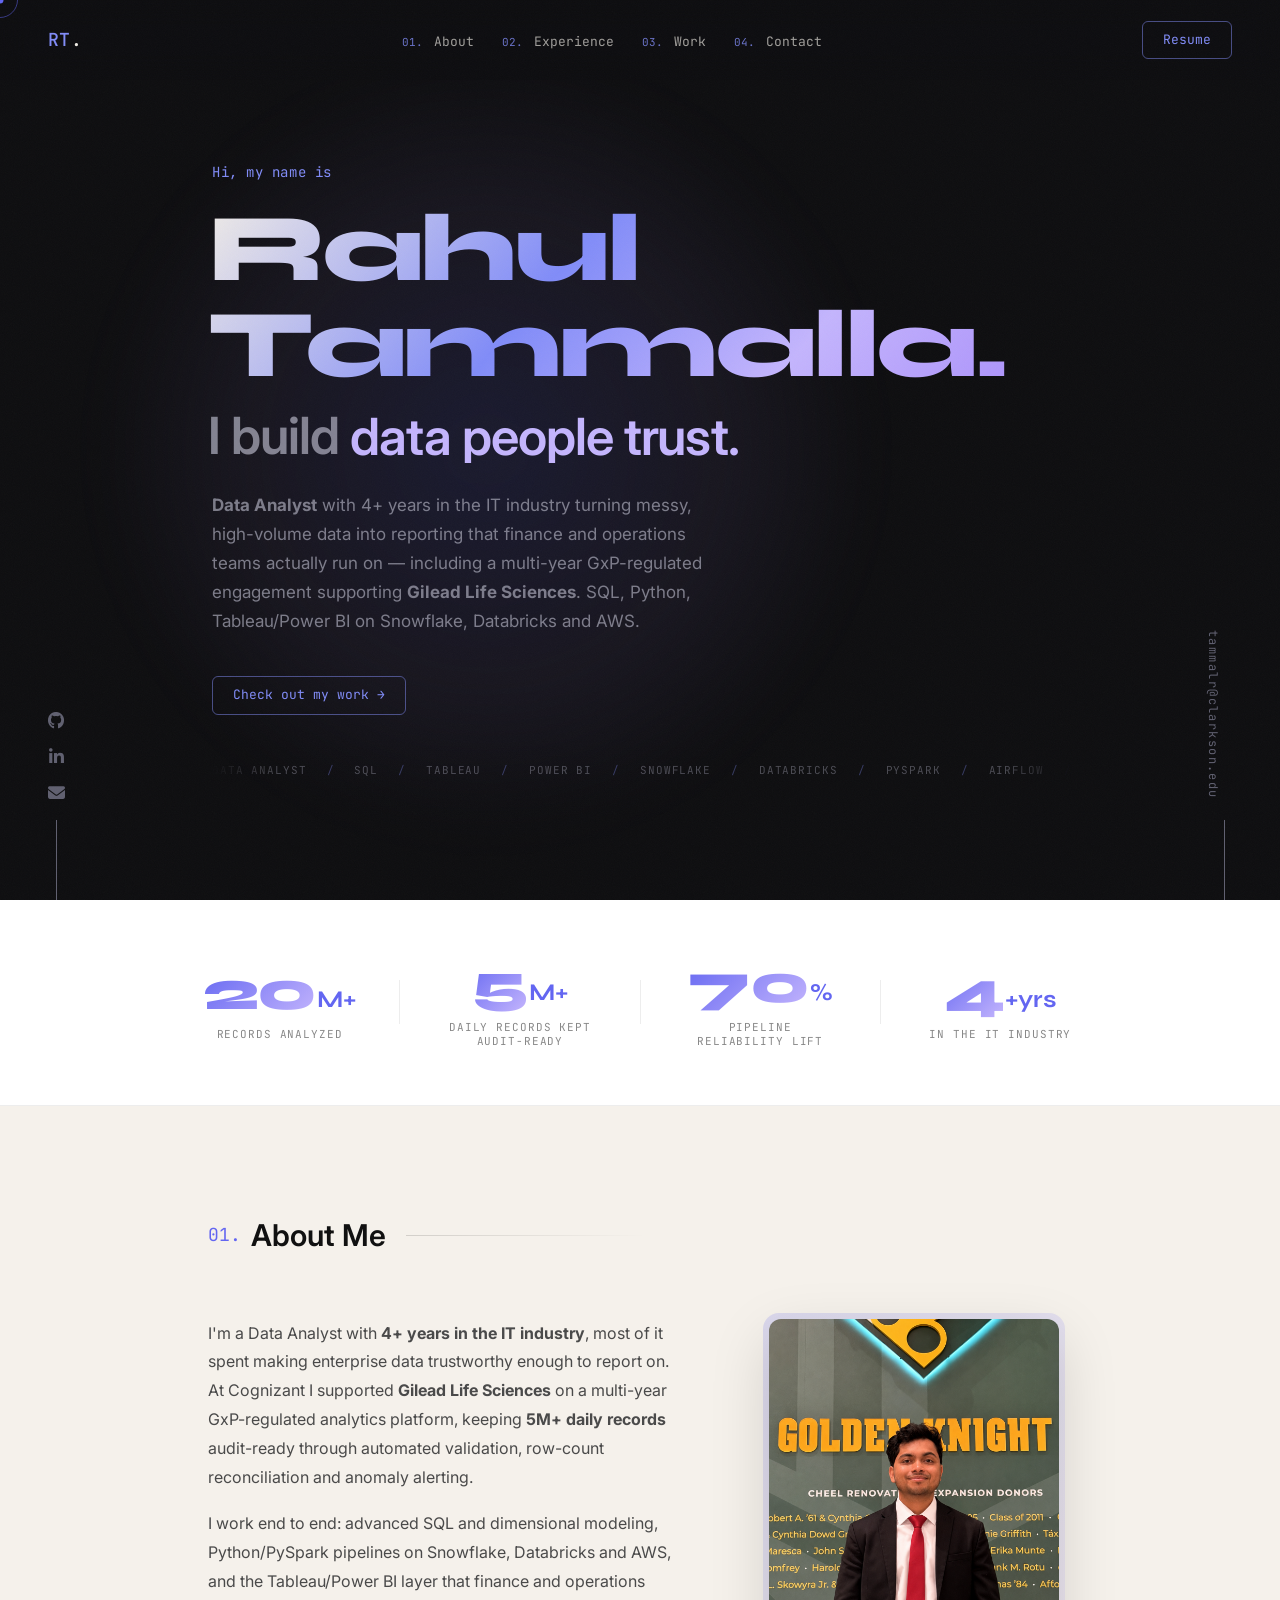
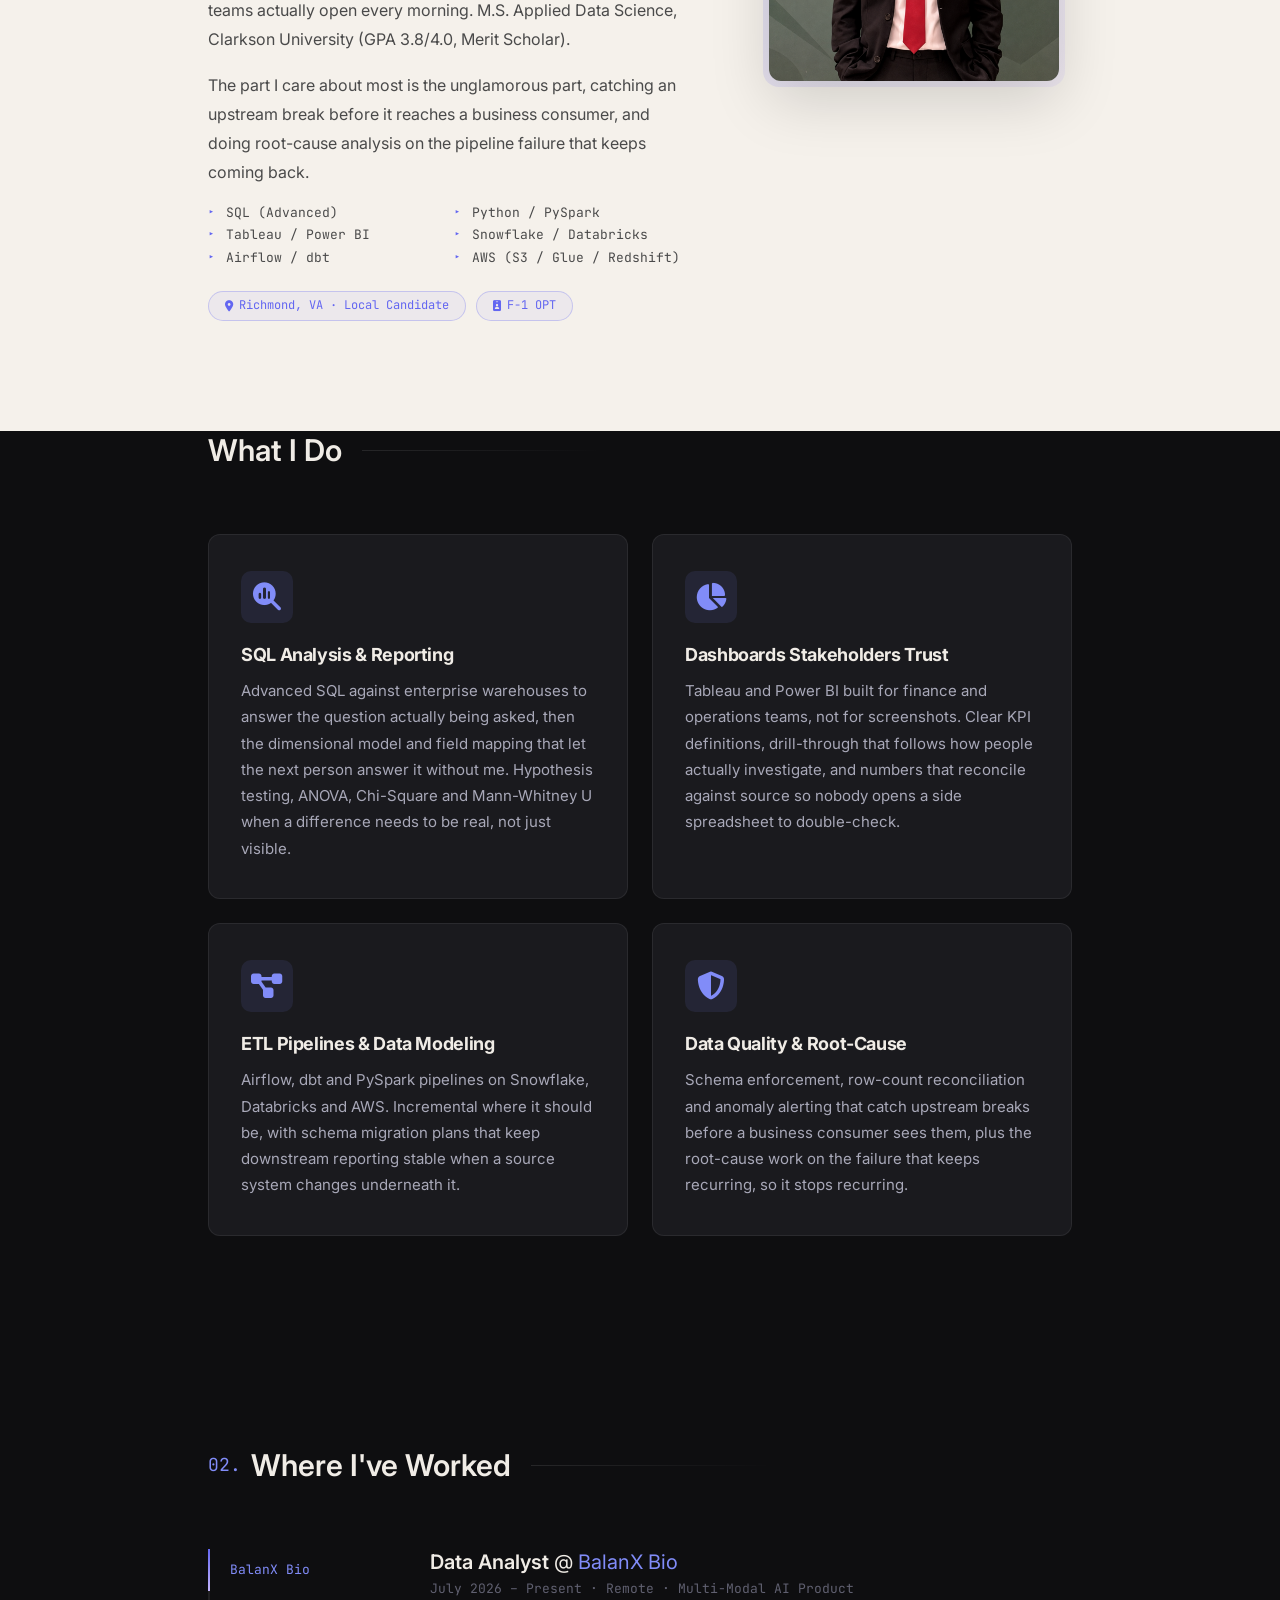
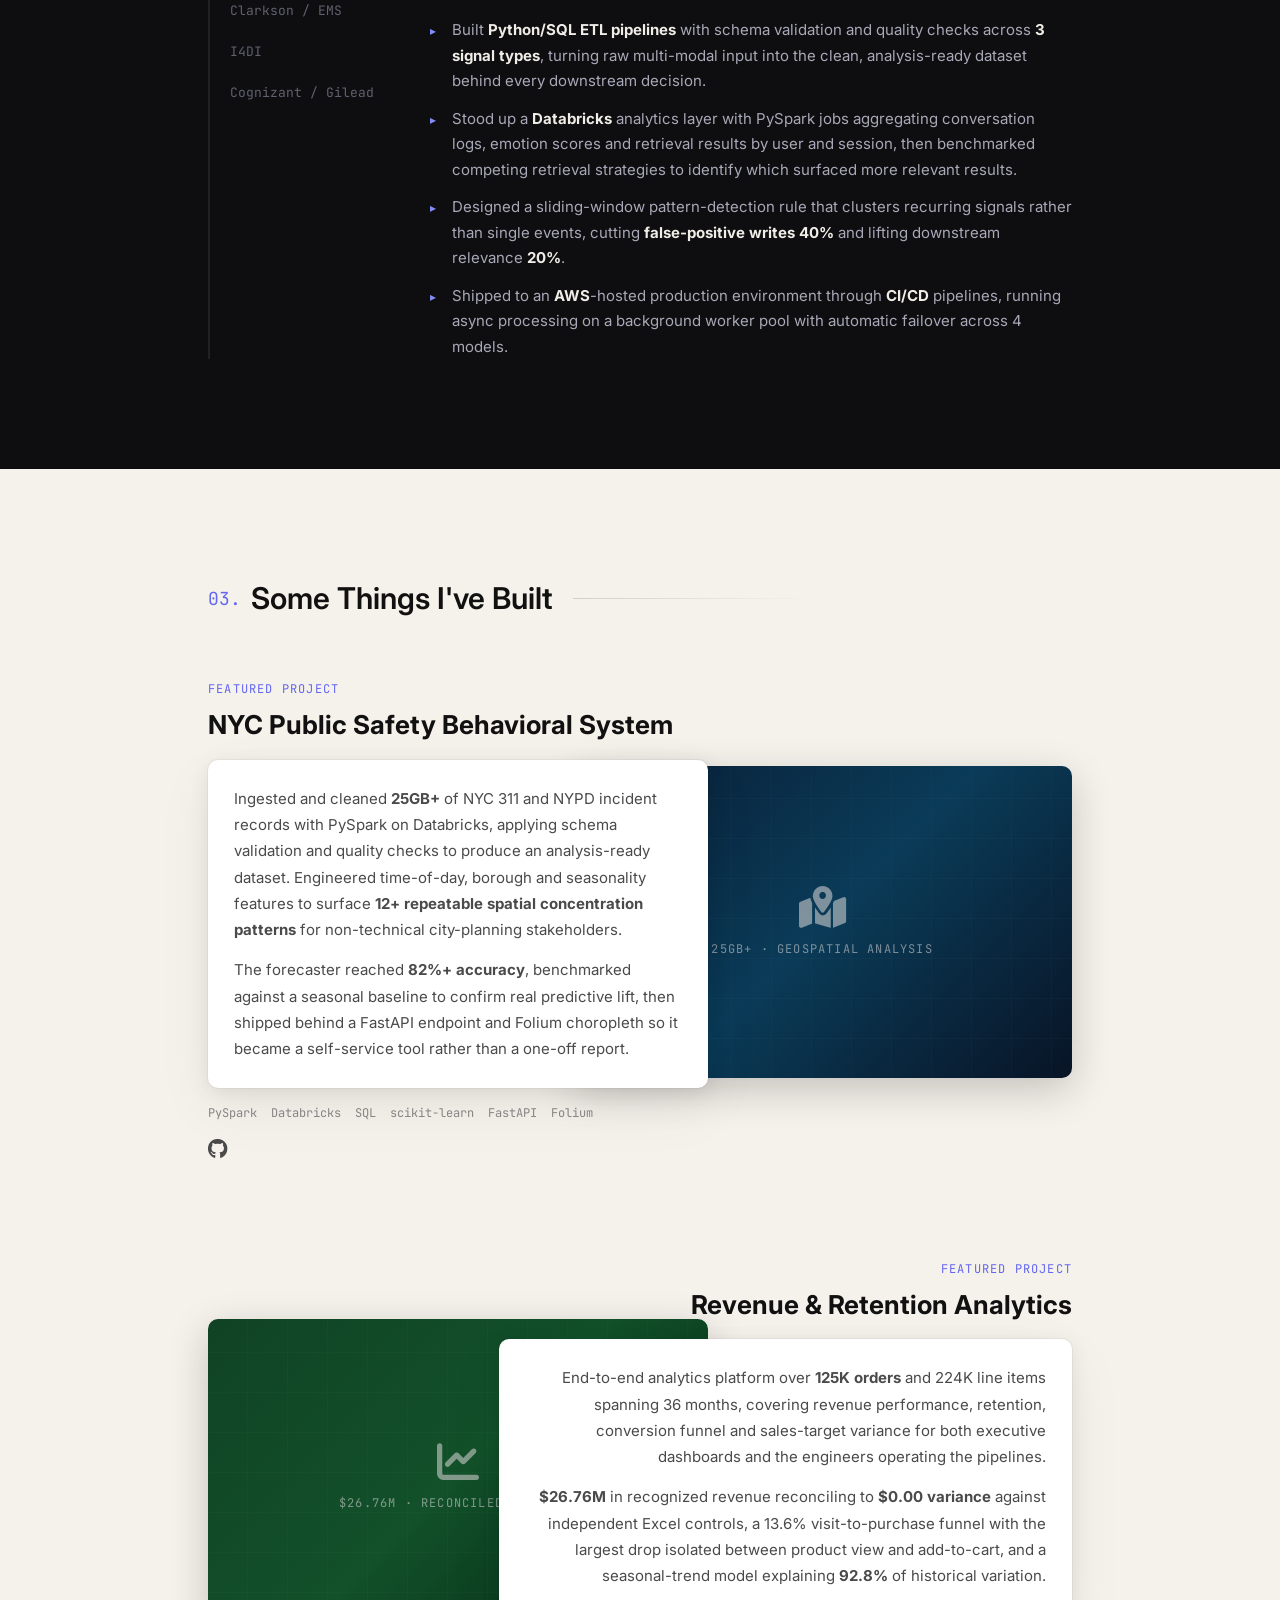
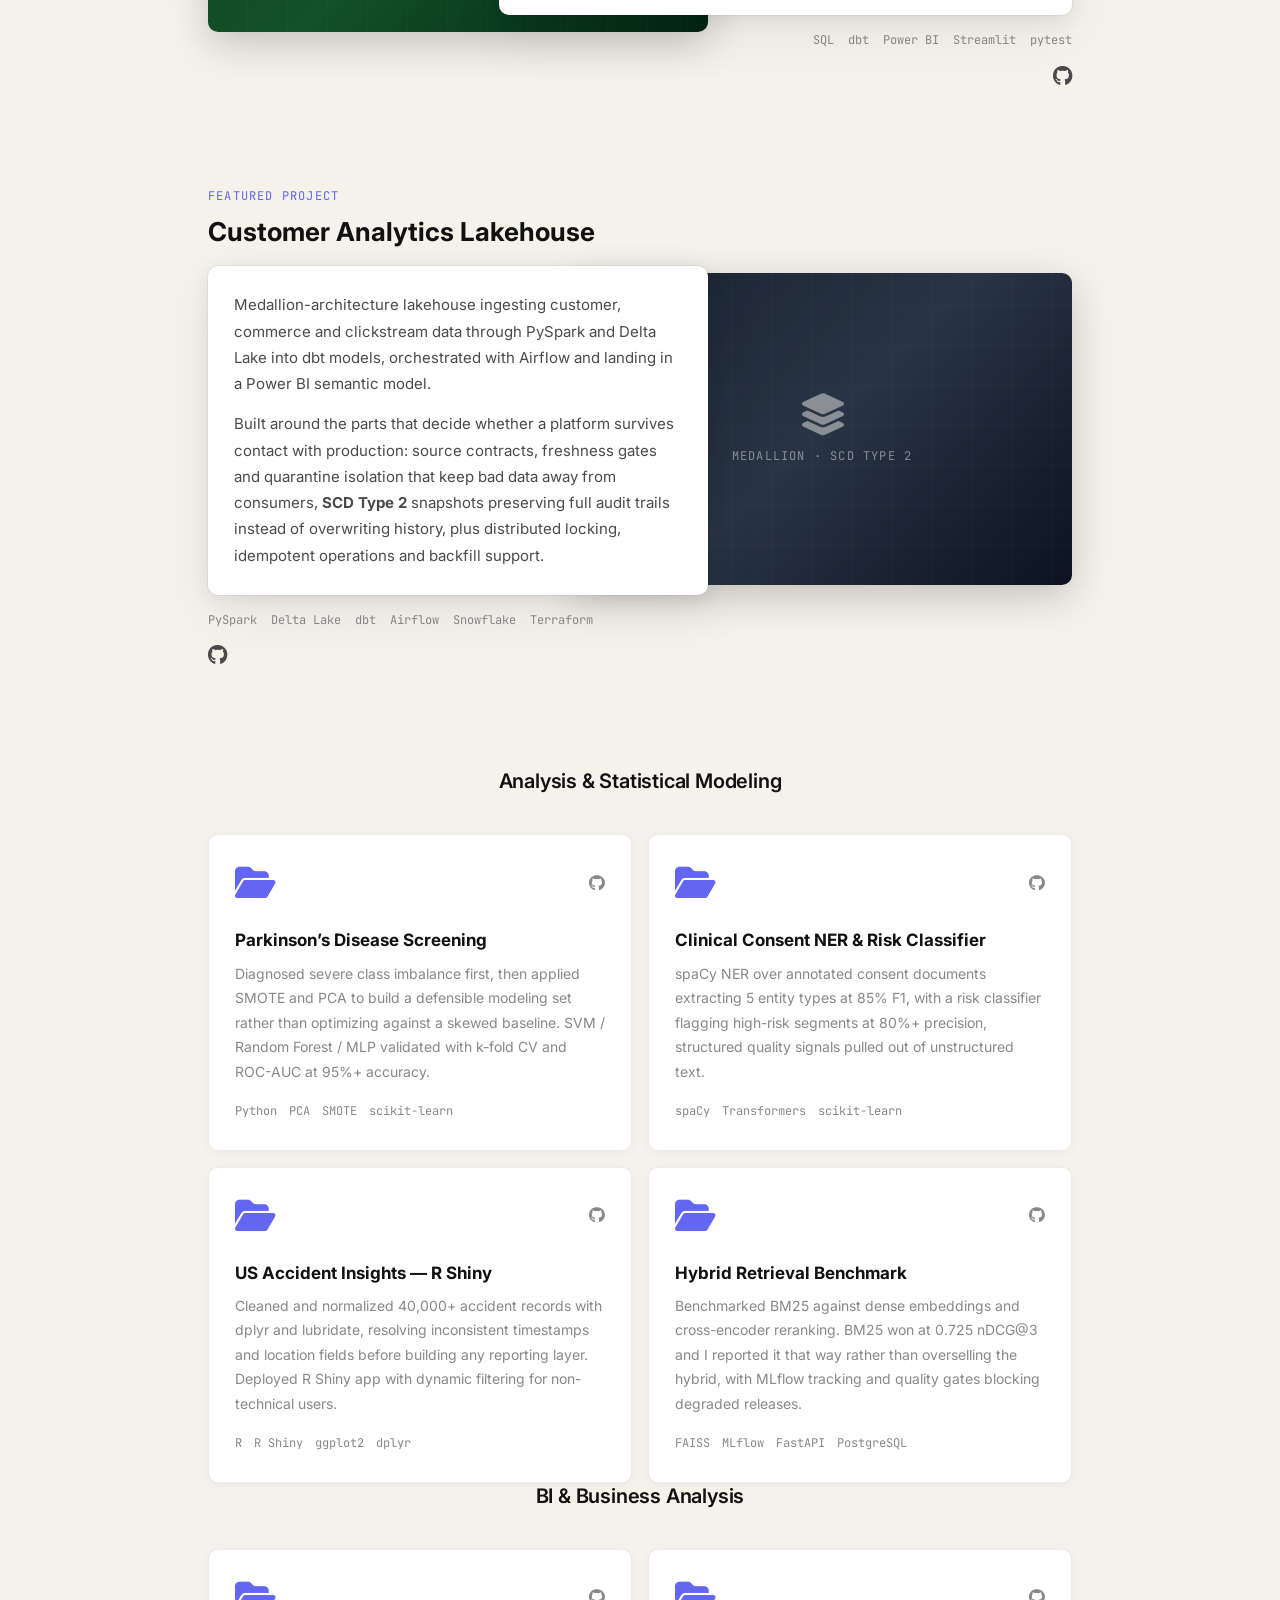
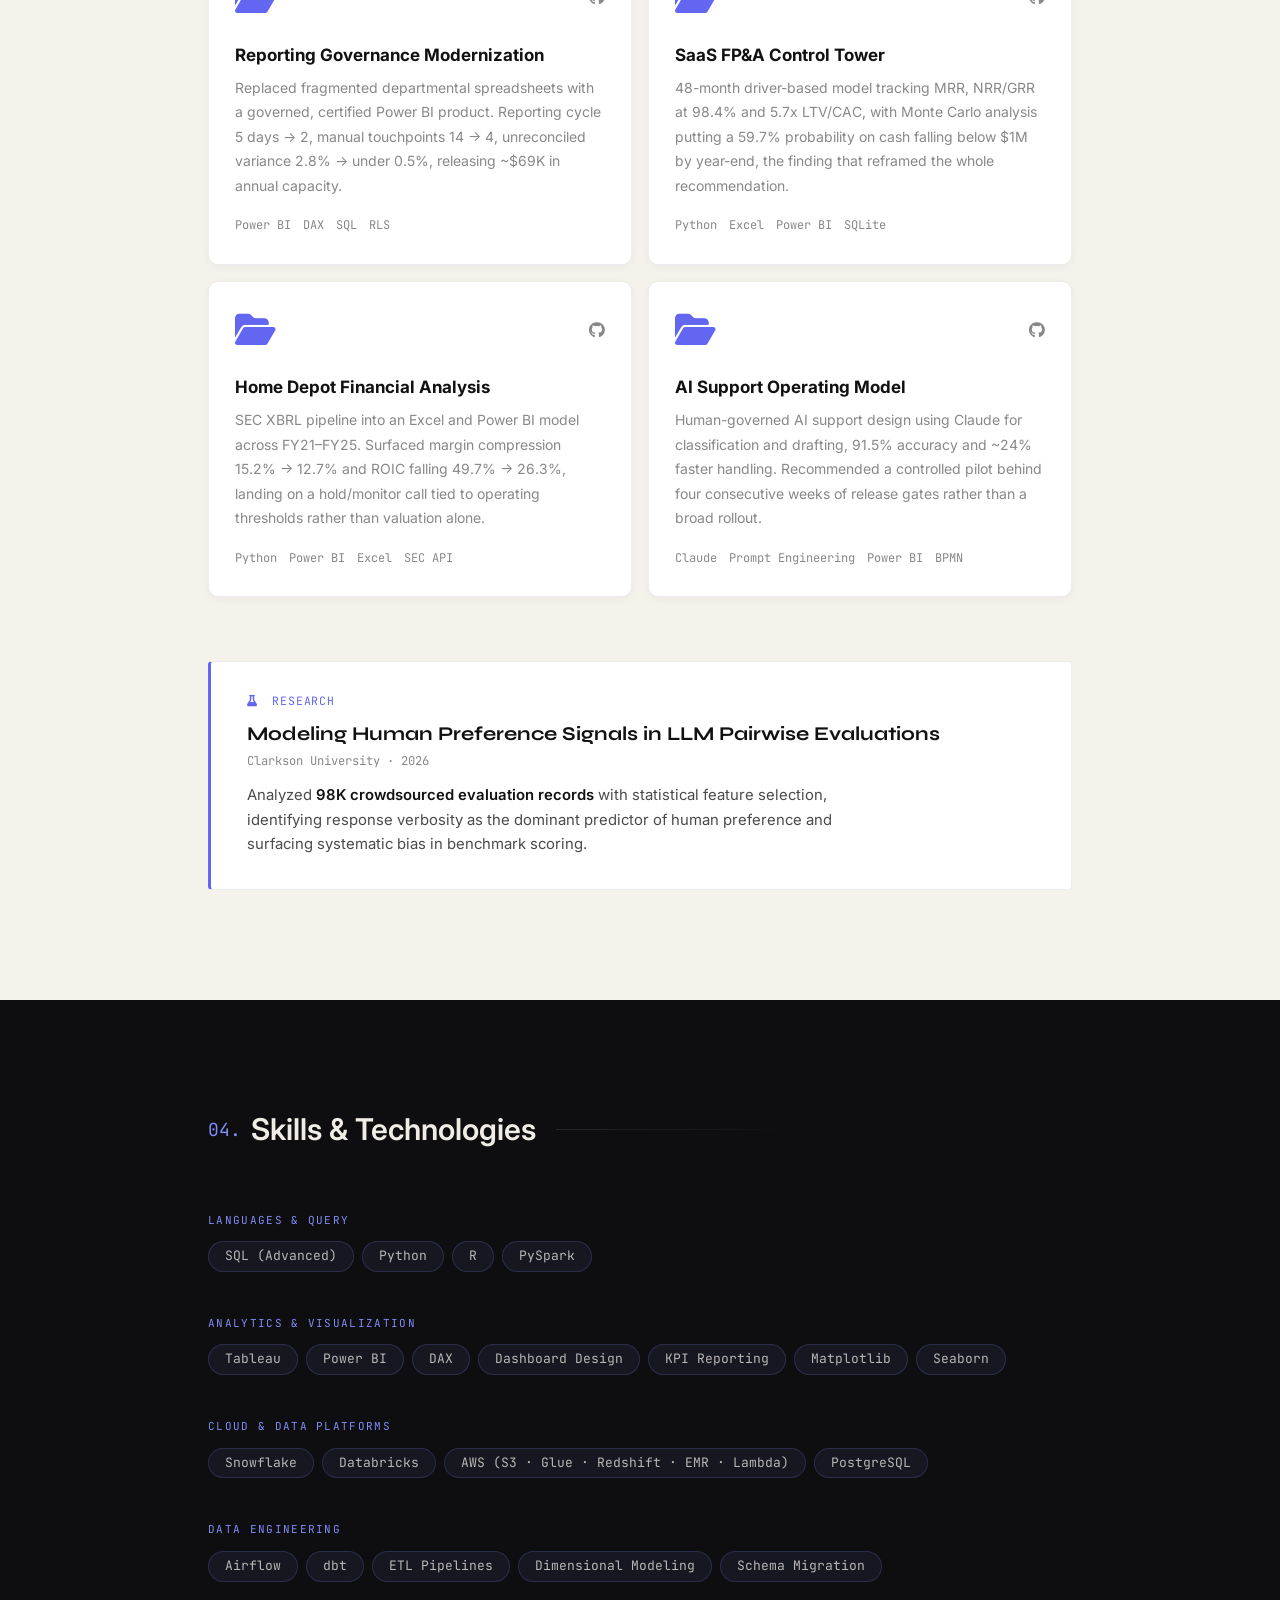
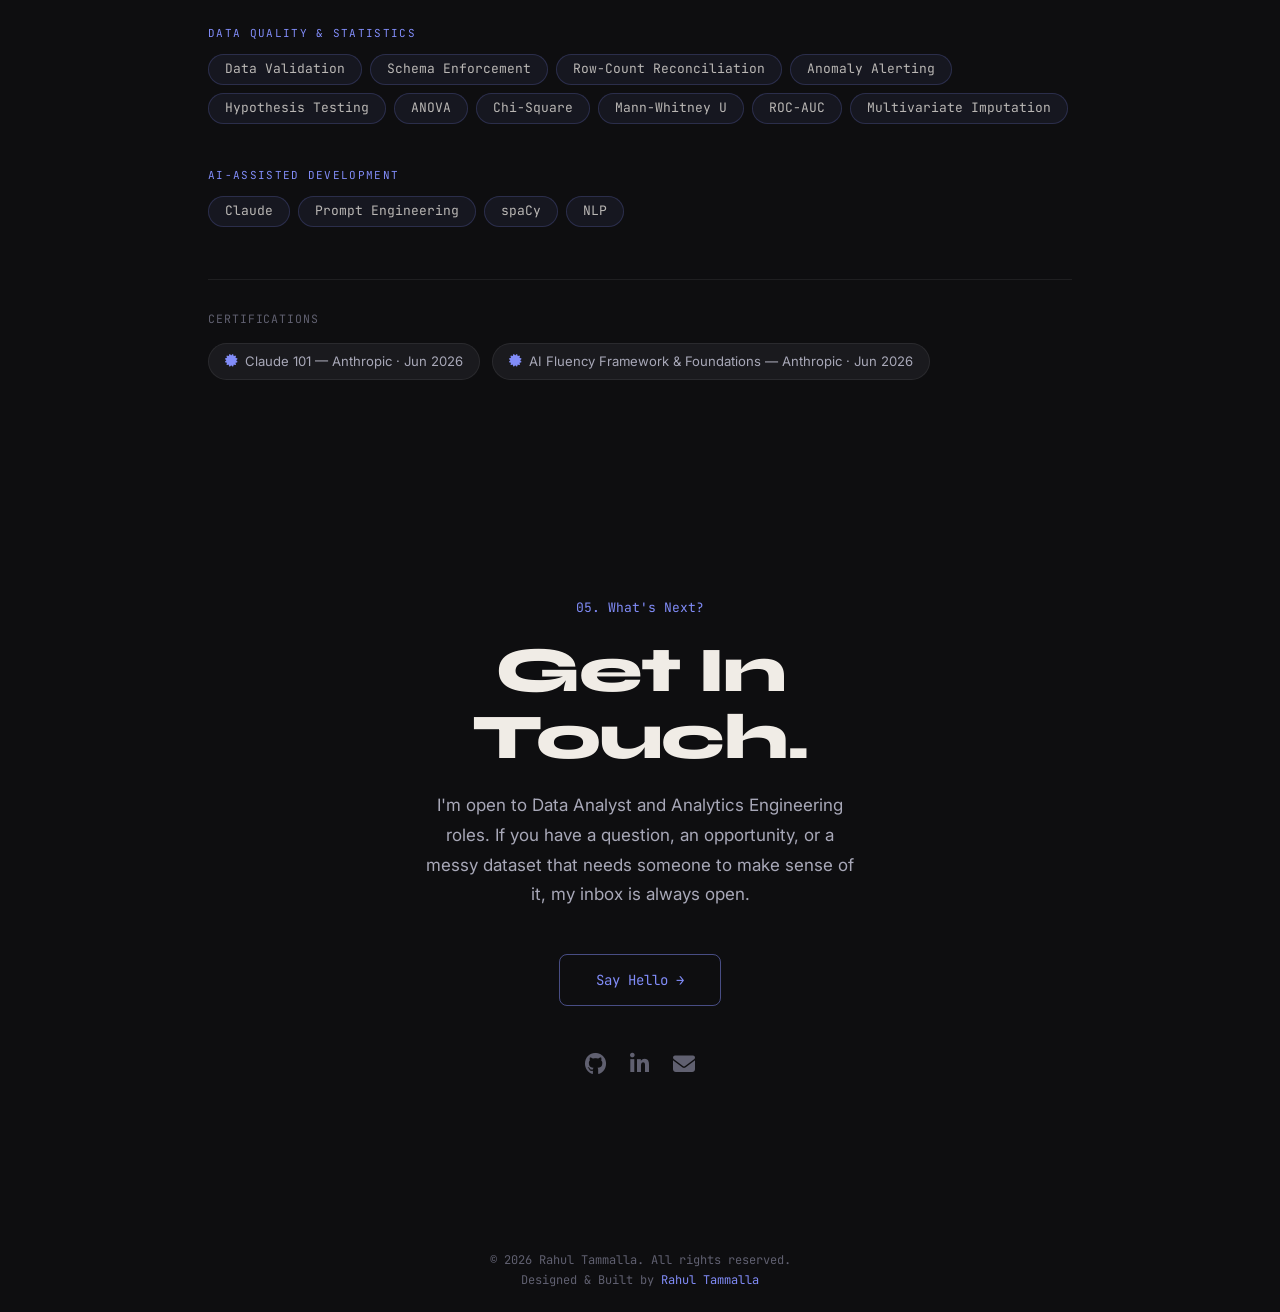
==== commit 47879228: "Drop Senior prefix from job titles across the site" ====
--- a/index.html
+++ b/index.html
@@ -3,7 +3,7 @@
 <head>
   <meta charset="UTF-8">
   <meta name="viewport" content="width=device-width, initial-scale=1.0">
-  <meta name="description" content="Rahul Tammalla – Senior Data Analyst delivering production SQL analysis, ETL pipelines, and stakeholder-facing Tableau/Power BI reporting on Snowflake, Databricks, and AWS.">
+  <meta name="description" content="Rahul Tammalla – Data Analyst delivering production SQL analysis, ETL pipelines, and stakeholder-facing Tableau/Power BI reporting on Snowflake, Databricks, and AWS.">
   <title>Rahul Tammalla</title>
   <link rel="icon" type="image/png" href="assets/logo/NN2.png">
   <link rel="preconnect" href="https://fonts.googleapis.com">
@@ -97,7 +97,7 @@
           </span>
         </h2>
         <p class="hero-desc fade-up" style="--delay:400ms">
-          <strong>Senior Data Analyst</strong> with 4+ years in the IT industry turning messy, high-volume data into reporting that finance and operations teams actually run on — including a multi-year GxP-regulated engagement supporting <strong>Gilead Life Sciences</strong>. SQL, Python, Tableau/Power BI on Snowflake, Databricks and AWS.
+          <strong>Data Analyst</strong> with 4+ years in the IT industry turning messy, high-volume data into reporting that finance and operations teams actually run on — including a multi-year GxP-regulated engagement supporting <strong>Gilead Life Sciences</strong>. SQL, Python, Tableau/Power BI on Snowflake, Databricks and AWS.
         </p>
         <div class="hero-cta fade-up" style="--delay:500ms">
           <a href="#work" class="btn-outline btn-magnetic">Check out my work &#8594;</a>
@@ -105,7 +105,7 @@
         <!-- Scrolling role marquee -->
         <div class="marquee-wrap fade-up" style="--delay:650ms" aria-hidden="true">
           <div class="marquee-track">
-            <span>Senior Data Analyst</span><span class="msep">/</span>
+            <span>Data Analyst</span><span class="msep">/</span>
             <span>SQL</span><span class="msep">/</span>
             <span>Tableau</span><span class="msep">/</span>
             <span>Power BI</span><span class="msep">/</span>
@@ -115,7 +115,7 @@
             <span>Airflow</span><span class="msep">/</span>
             <span>AWS</span><span class="msep">/</span>
             <span>dbt</span><span class="msep">/</span>
-            <span>Senior Data Analyst</span><span class="msep">/</span>
+            <span>Data Analyst</span><span class="msep">/</span>
             <span>SQL</span><span class="msep">/</span>
             <span>Tableau</span><span class="msep">/</span>
             <span>Power BI</span><span class="msep">/</span>
@@ -164,7 +164,7 @@
         <h2 class="section-heading reveal"><span class="section-num">01.</span> About Me</h2>
         <div class="about-inner">
           <div class="about-text reveal">
-            <p>I'm a Senior Data Analyst with <strong>4+ years in the IT industry</strong>, most of it spent making enterprise data trustworthy enough to report on. At Cognizant I supported <strong>Gilead Life Sciences</strong> on a multi-year GxP-regulated analytics platform, keeping <strong>5M+ daily records</strong> audit-ready through automated validation, row-count reconciliation and anomaly alerting.</p>
+            <p>I'm a Data Analyst with <strong>4+ years in the IT industry</strong>, most of it spent making enterprise data trustworthy enough to report on. At Cognizant I supported <strong>Gilead Life Sciences</strong> on a multi-year GxP-regulated analytics platform, keeping <strong>5M+ daily records</strong> audit-ready through automated validation, row-count reconciliation and anomaly alerting.</p>
             <p>I work end to end: advanced SQL and dimensional modeling, Python/PySpark pipelines on Snowflake, Databricks and AWS, and the Tableau/Power BI layer that finance and operations teams actually open every morning. M.S. Applied Data Science, Clarkson University (GPA 3.8/4.0, Merit Scholar).</p>
             <p>The part I care about most is the unglamorous part, catching an upstream break before it reaches a business consumer, and doing root-cause analysis on the pipeline failure that keeps coming back.</p>
             <ul class="about-tech-list">
@@ -244,7 +244,7 @@
           <div class="exp-panels">
 
             <div class="exp-panel active" data-panel="balanx">
-              <h3 class="exp-title">Senior Data Analyst <span class="exp-company">@ <a href="#" class="accent-link">BalanX Bio</a></span></h3>
+              <h3 class="exp-title">Data Analyst <span class="exp-company">@ <a href="#" class="accent-link">BalanX Bio</a></span></h3>
               <p class="exp-date">July 2026 &ndash; Present &middot; Remote &middot; Multi-Modal AI Product</p>
               <ul class="exp-bullets">
                 <li>Built <strong>Python/SQL ETL pipelines</strong> with schema validation and quality checks across <strong>3 signal types</strong>, turning raw multi-modal input into the clean, analysis-ready dataset behind every downstream decision.</li>
@@ -255,7 +255,7 @@
             </div>
 
             <div class="exp-panel" data-panel="clarkson">
-              <h3 class="exp-title">Senior Data Analyst Assistant <span class="exp-company">@ <a href="#" class="accent-link">Clarkson University</a></span></h3>
+              <h3 class="exp-title">Data Analyst Assistant <span class="exp-company">@ <a href="#" class="accent-link">Clarkson University</a></span></h3>
               <p class="exp-date">January 2025 &ndash; June 2026 &middot; Client: St. Lawrence County EMS</p>
               <ul class="exp-bullets">
                 <li>Analyzed <strong>20M+ NEMSIS emergency records</strong> with hypothesis testing, Chi-Square, ANOVA and Mann-Whitney U, engineering <strong>70+ features</strong> to surface <strong>15 statistically significant predictors</strong> of stroke-related 911 delays, projected to cut response times <strong>40%</strong>.</li>
@@ -277,7 +277,7 @@
             </div>
 
             <div class="exp-panel" data-panel="cognizant">
-              <h3 class="exp-title">Senior Data Analyst <span class="exp-company">@ <a href="#" class="accent-link">Cognizant</a></span></h3>
+              <h3 class="exp-title">Data Analyst <span class="exp-company">@ <a href="#" class="accent-link">Cognizant</a></span></h3>
               <p class="exp-date">October 2021 &ndash; August 2024 &middot; Remote &middot; Client: Gilead Life Sciences</p>
               <ul class="exp-bullets">
                 <li>Delivered <strong>5+ Tableau and Power BI dashboards</strong> integrating <strong>3+ source systems</strong> for finance and operations on a <strong>GxP-regulated</strong> enterprise analytics platform, surfacing real-time KPIs and cutting manual reporting effort <strong>30%</strong>.</li>
@@ -588,7 +588,7 @@
         <div class="contact-inner reveal">
           <p class="contact-overline">05. What's Next?</p>
           <h2 class="contact-heading">Get In Touch.</h2>
-          <p class="contact-desc">I'm open to Senior Data Analyst and Analytics Engineering roles. If you have a question, an opportunity, or a messy dataset that needs someone to make sense of it, my inbox is always open.</p>
+          <p class="contact-desc">I'm open to Data Analyst and Analytics Engineering roles. If you have a question, an opportunity, or a messy dataset that needs someone to make sense of it, my inbox is always open.</p>
           <a href="mailto:tammalr@clarkson.edu" class="btn-outline btn-large">Say Hello &#8594;</a>
           <div class="contact-links">
             <a href="https://github.com/rahul9908" target="_blank" rel="noopener"><i class="fa-brands fa-github"></i></a>
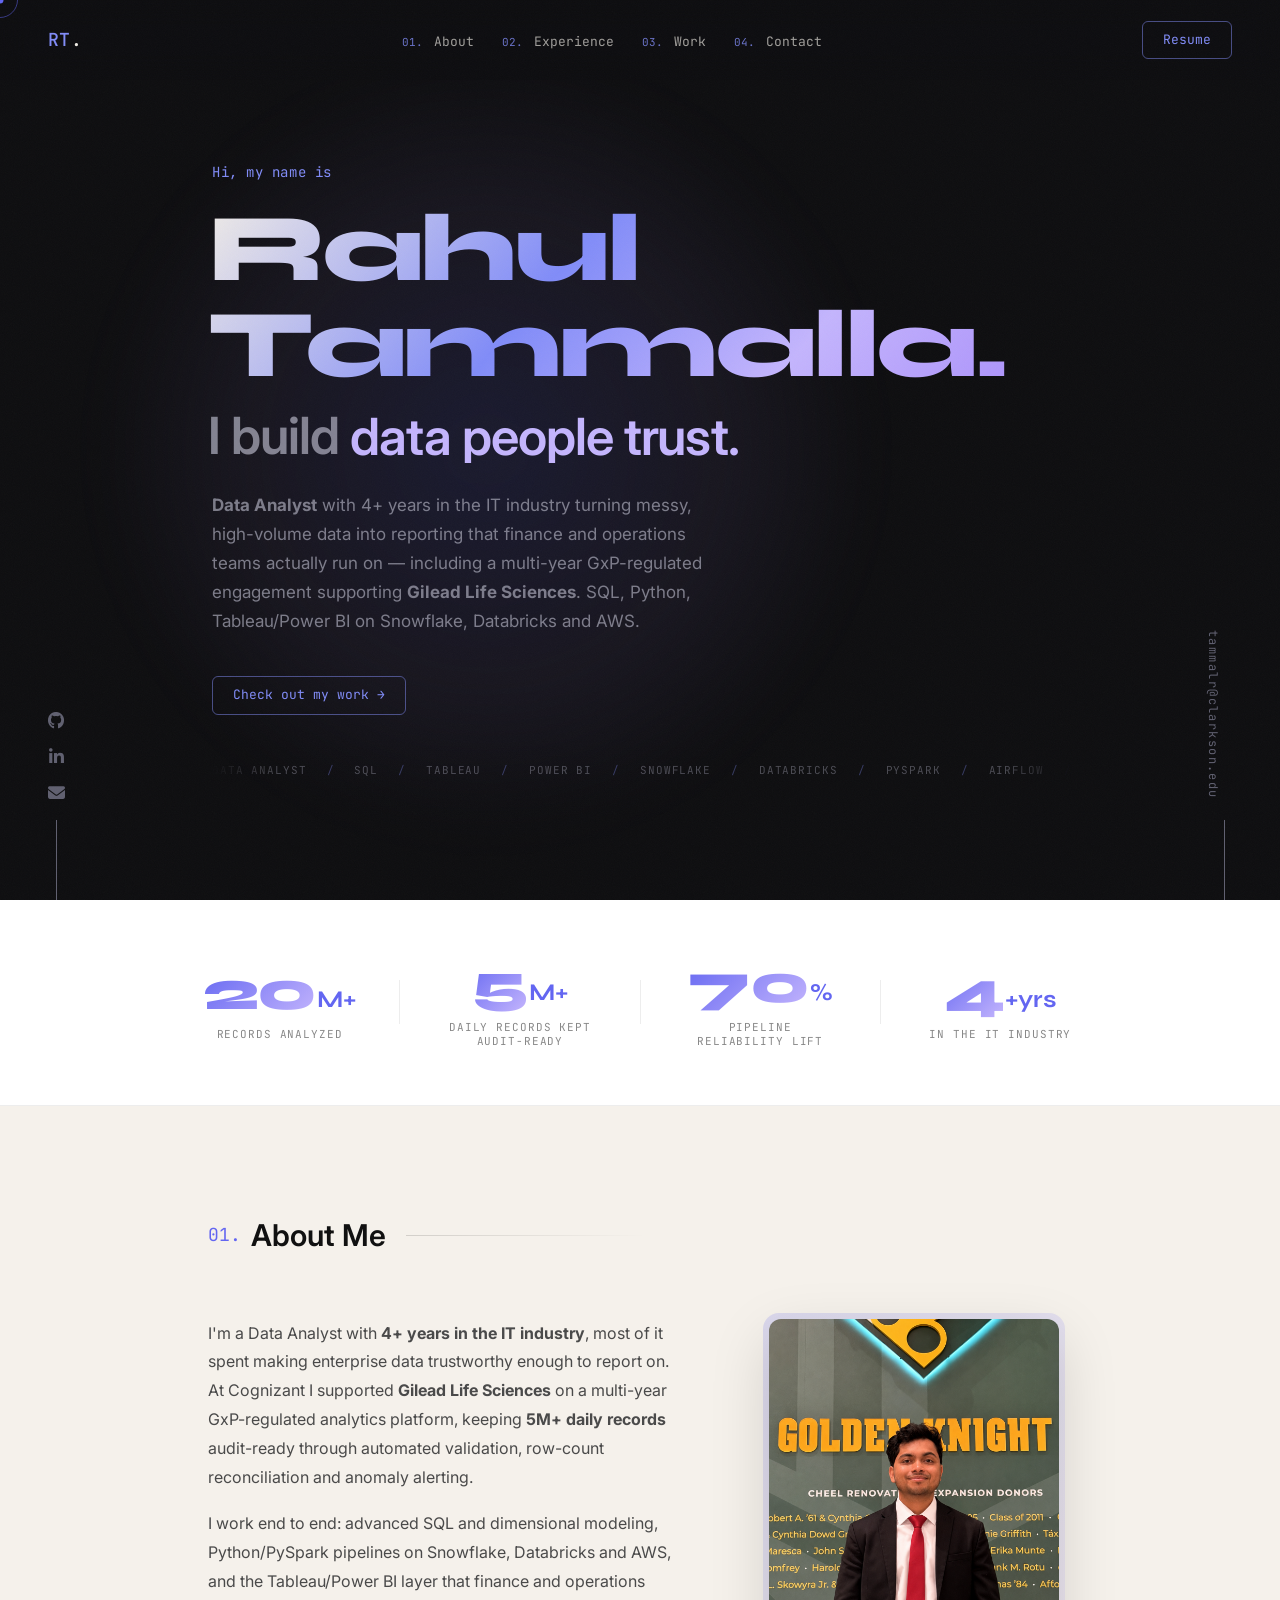
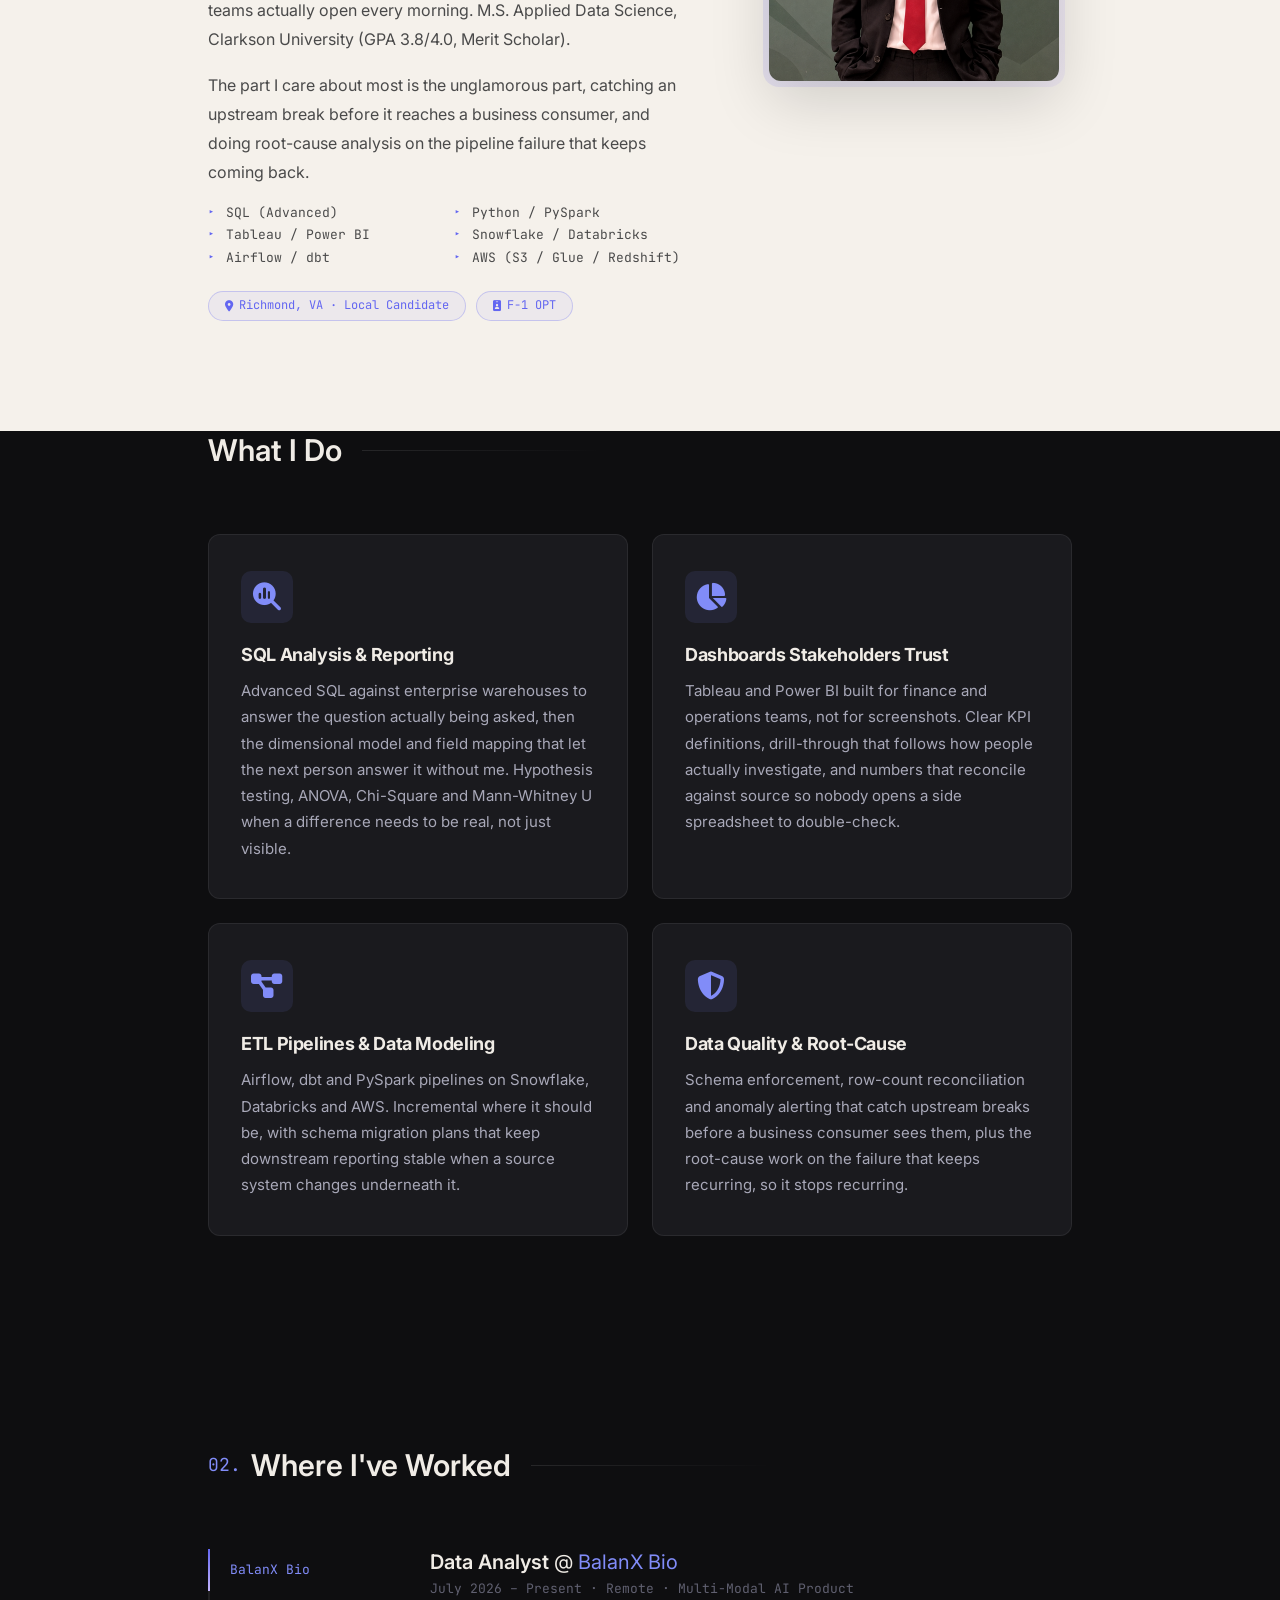
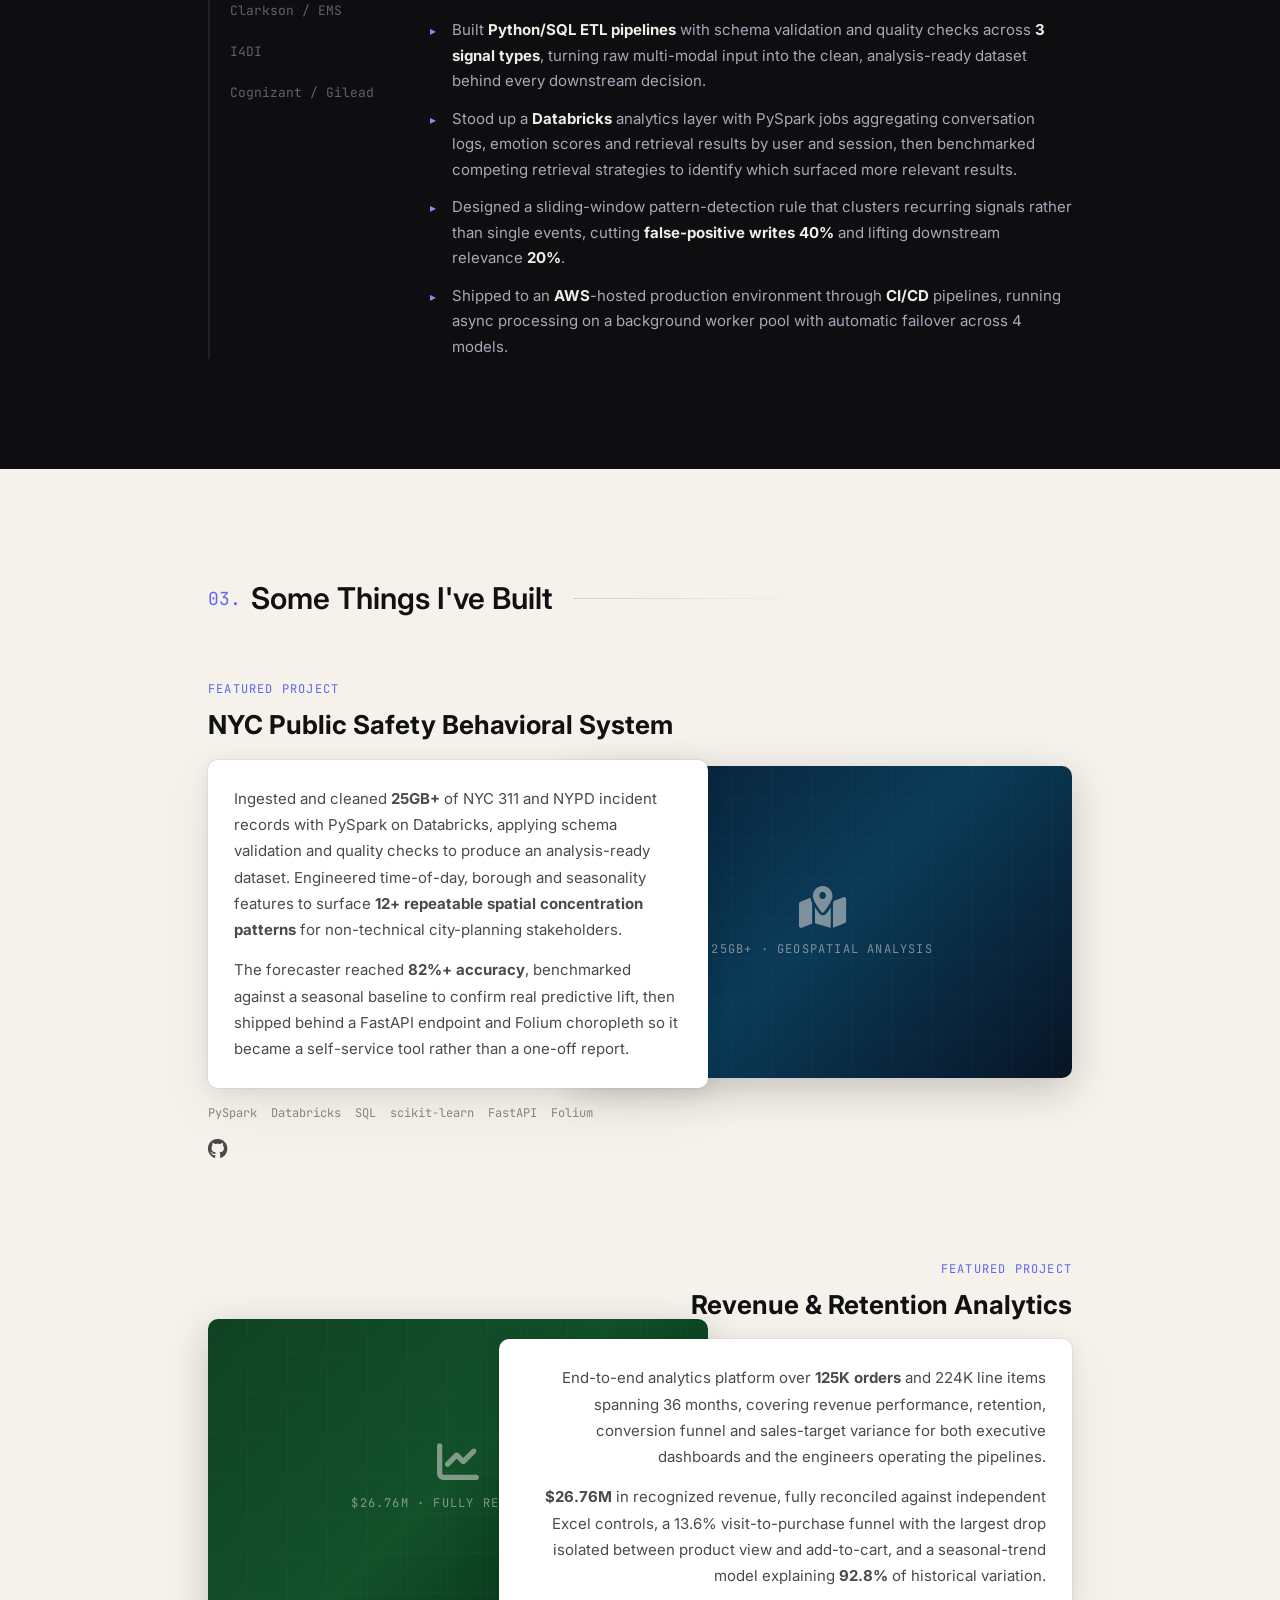
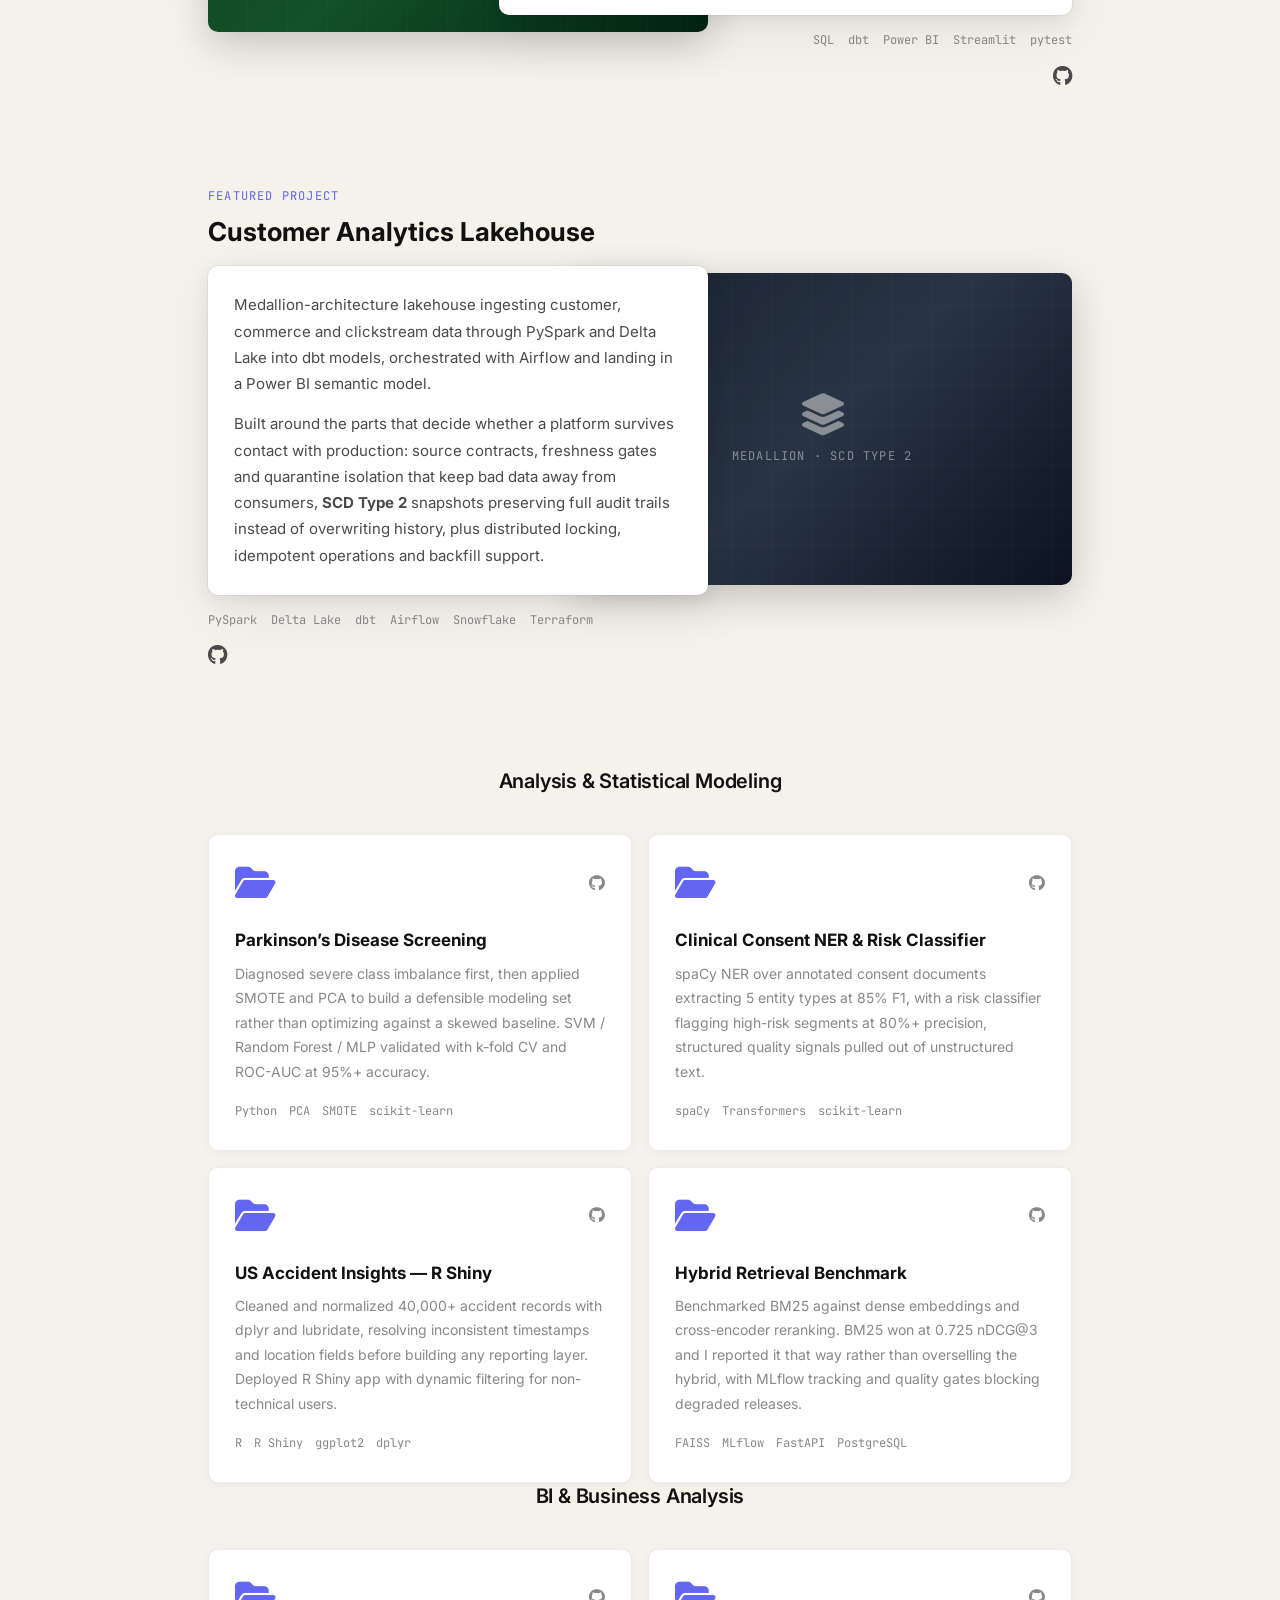
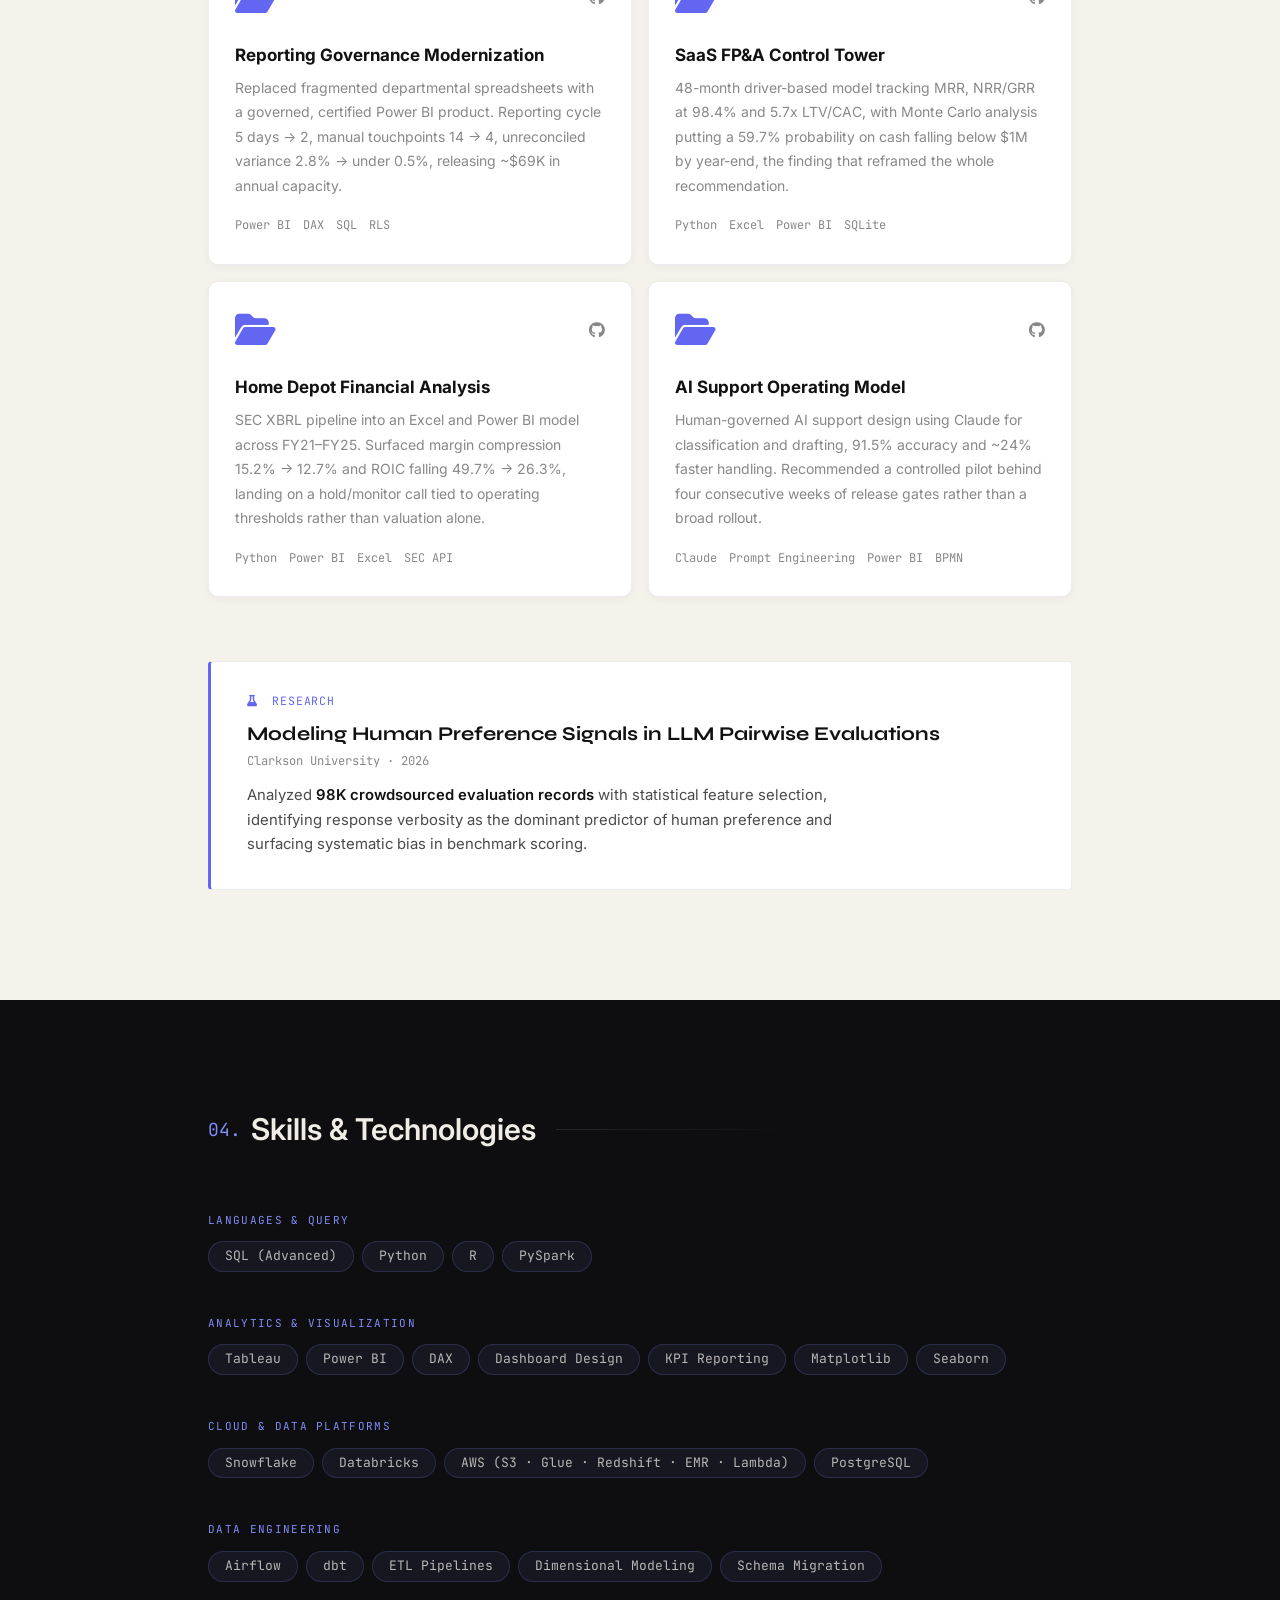
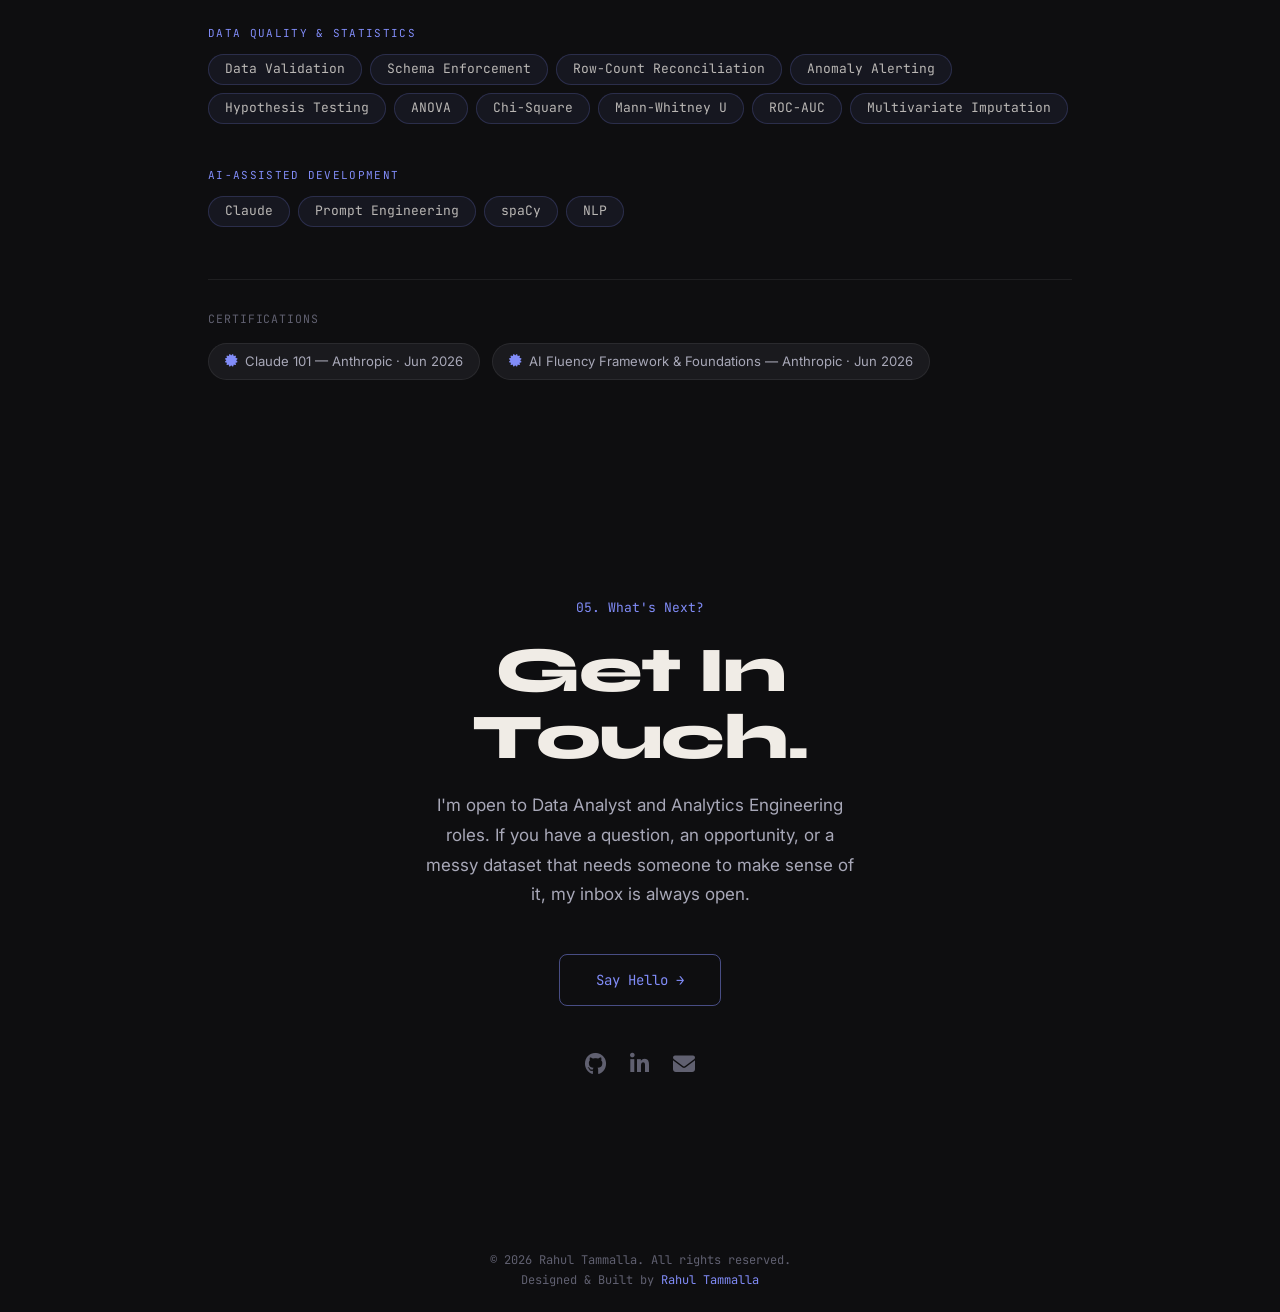
==== commit ece917c0: "Remove $0.00 variance claim from revenue project copy" ====
--- a/index.html
+++ b/index.html
@@ -339,7 +339,7 @@
               <h3 class="fp-title"><a href="https://github.com/rahul9908/customer-revenue-retention-analytics" target="_blank" rel="noopener">Revenue &amp; Retention Analytics</a></h3>
               <div class="fp-desc">
                 <p>End-to-end analytics platform over <strong>125K orders</strong> and 224K line items spanning 36 months, covering revenue performance, retention, conversion funnel and sales-target variance for both executive dashboards and the engineers operating the pipelines.</p>
-                <p><strong>$26.76M</strong> in recognized revenue reconciling to <strong>$0.00 variance</strong> against independent Excel controls, a 13.6% visit-to-purchase funnel with the largest drop isolated between product view and add-to-cart, and a seasonal-trend model explaining <strong>92.8%</strong> of historical variation.</p>
+                <p><strong>$26.76M</strong> in recognized revenue, fully reconciled against independent Excel controls, a 13.6% visit-to-purchase funnel with the largest drop isolated between product view and add-to-cart, and a seasonal-trend model explaining <strong>92.8%</strong> of historical variation.</p>
               </div>
               <ul class="fp-tech">
                 <li>SQL</li><li>dbt</li><li>Power BI</li><li>Streamlit</li><li>pytest</li>
@@ -353,7 +353,7 @@
                 <div class="fp-img-placeholder" style="background: linear-gradient(135deg, #14532d 0%, #166534 50%, #052e16 100%);">
                   <div class="fp-img-label">
                     <i class="fa-solid fa-chart-line"></i>
-                    <span>$26.76M &middot; Reconciled to $0.00</span>
+                    <span>$26.76M &middot; Fully Reconciled</span>
                   </div>
                 </div>
               </a>
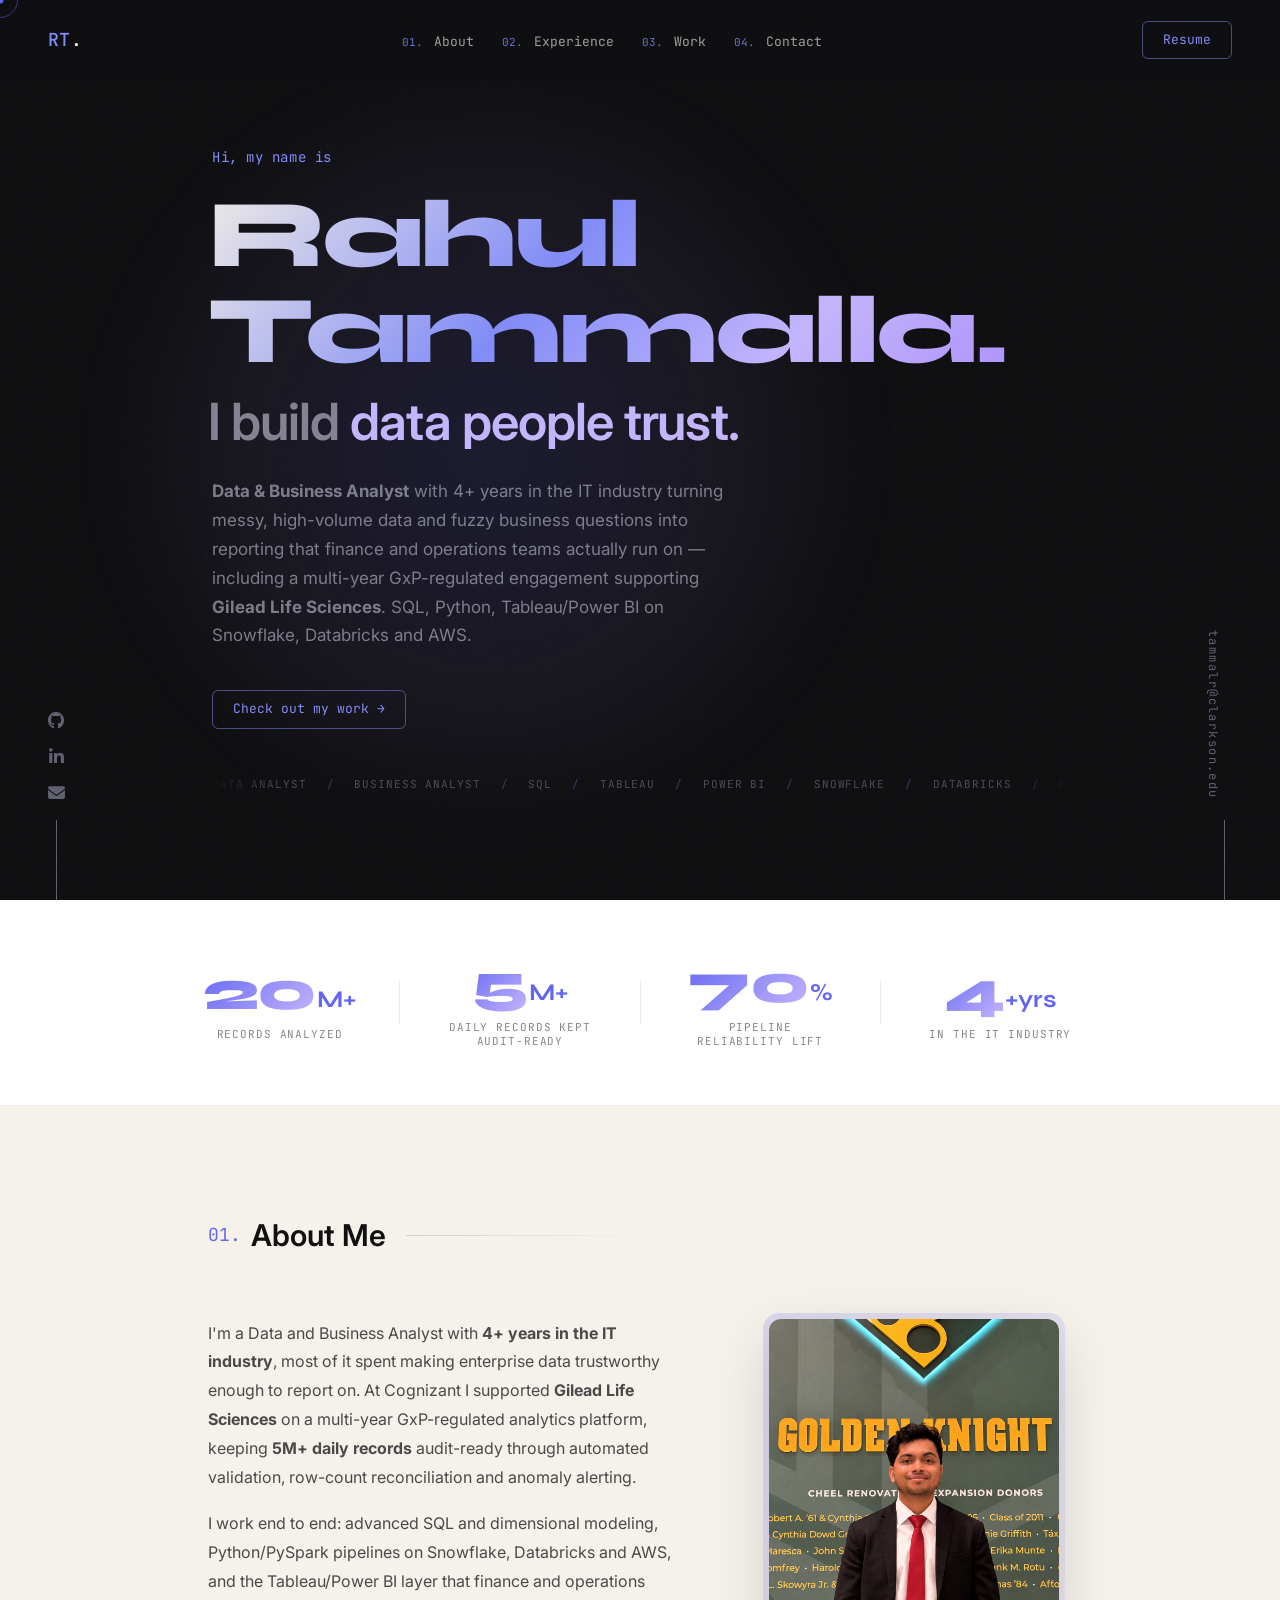
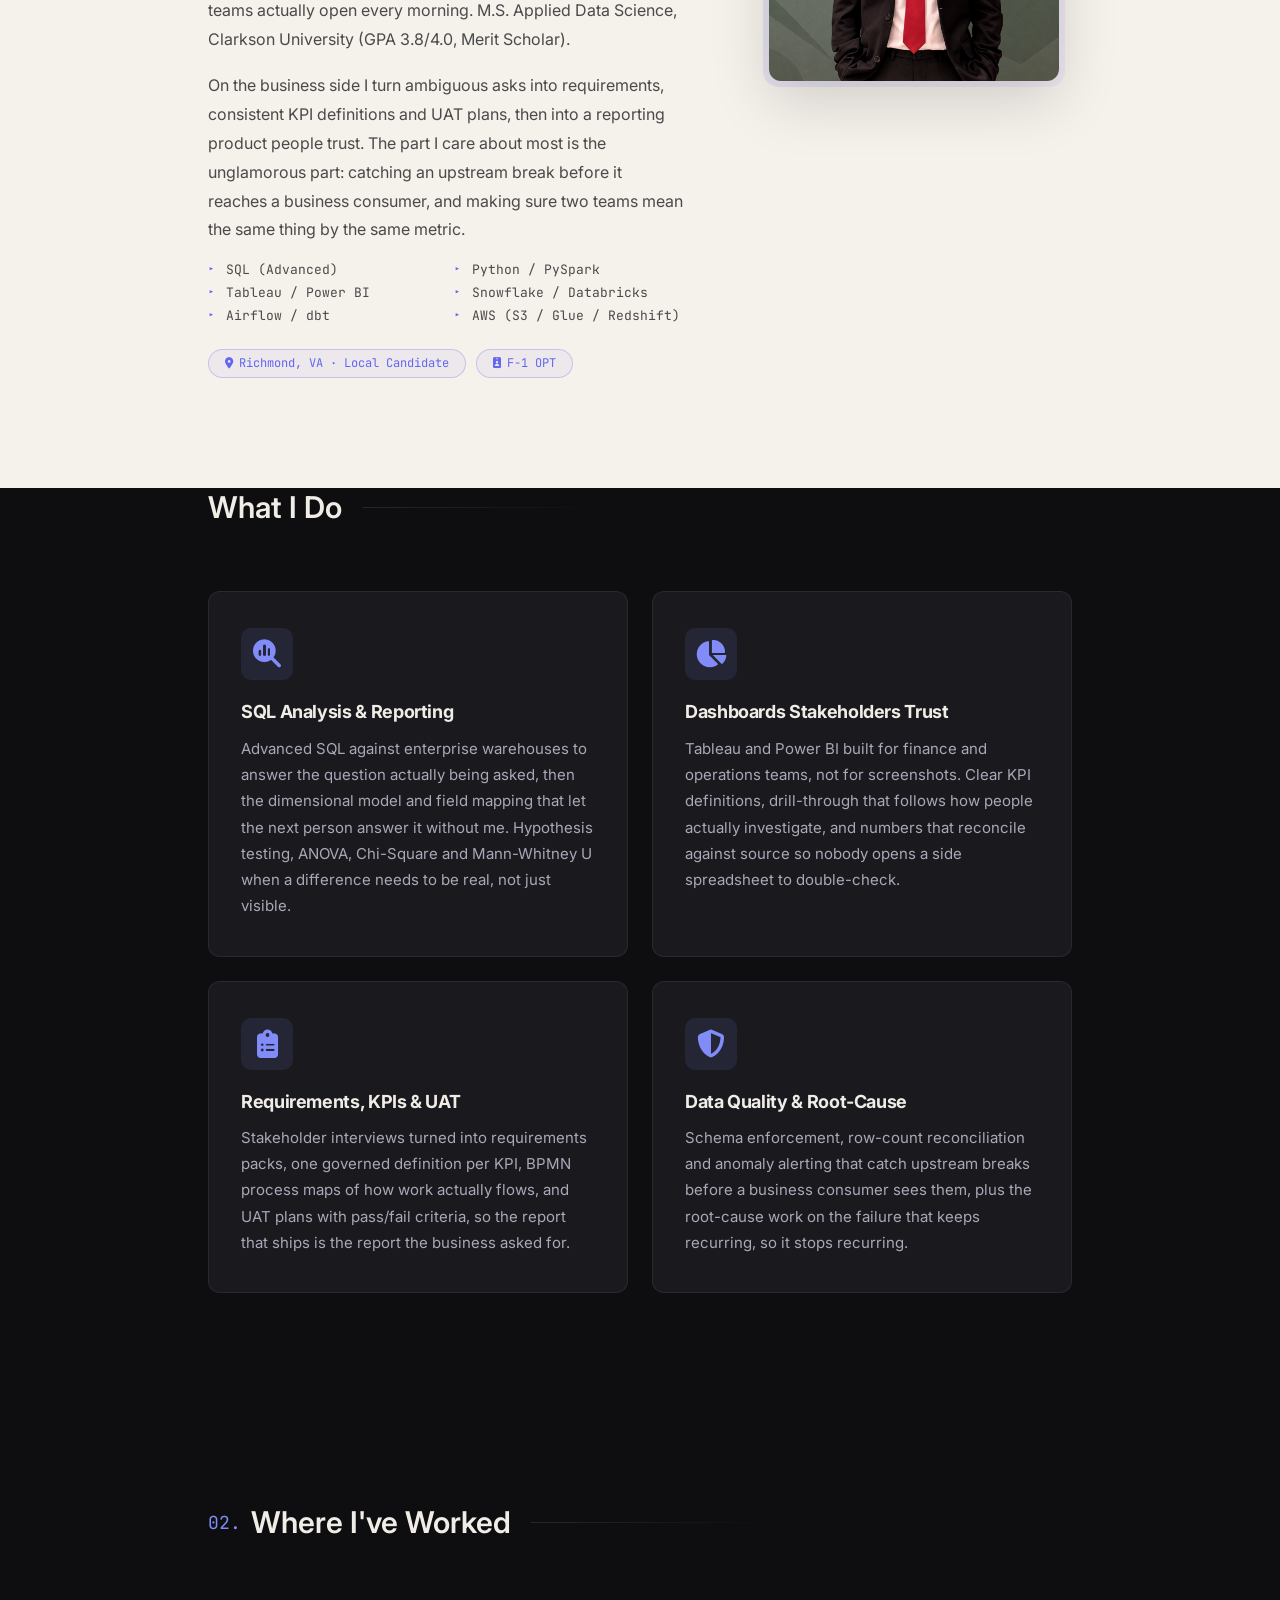
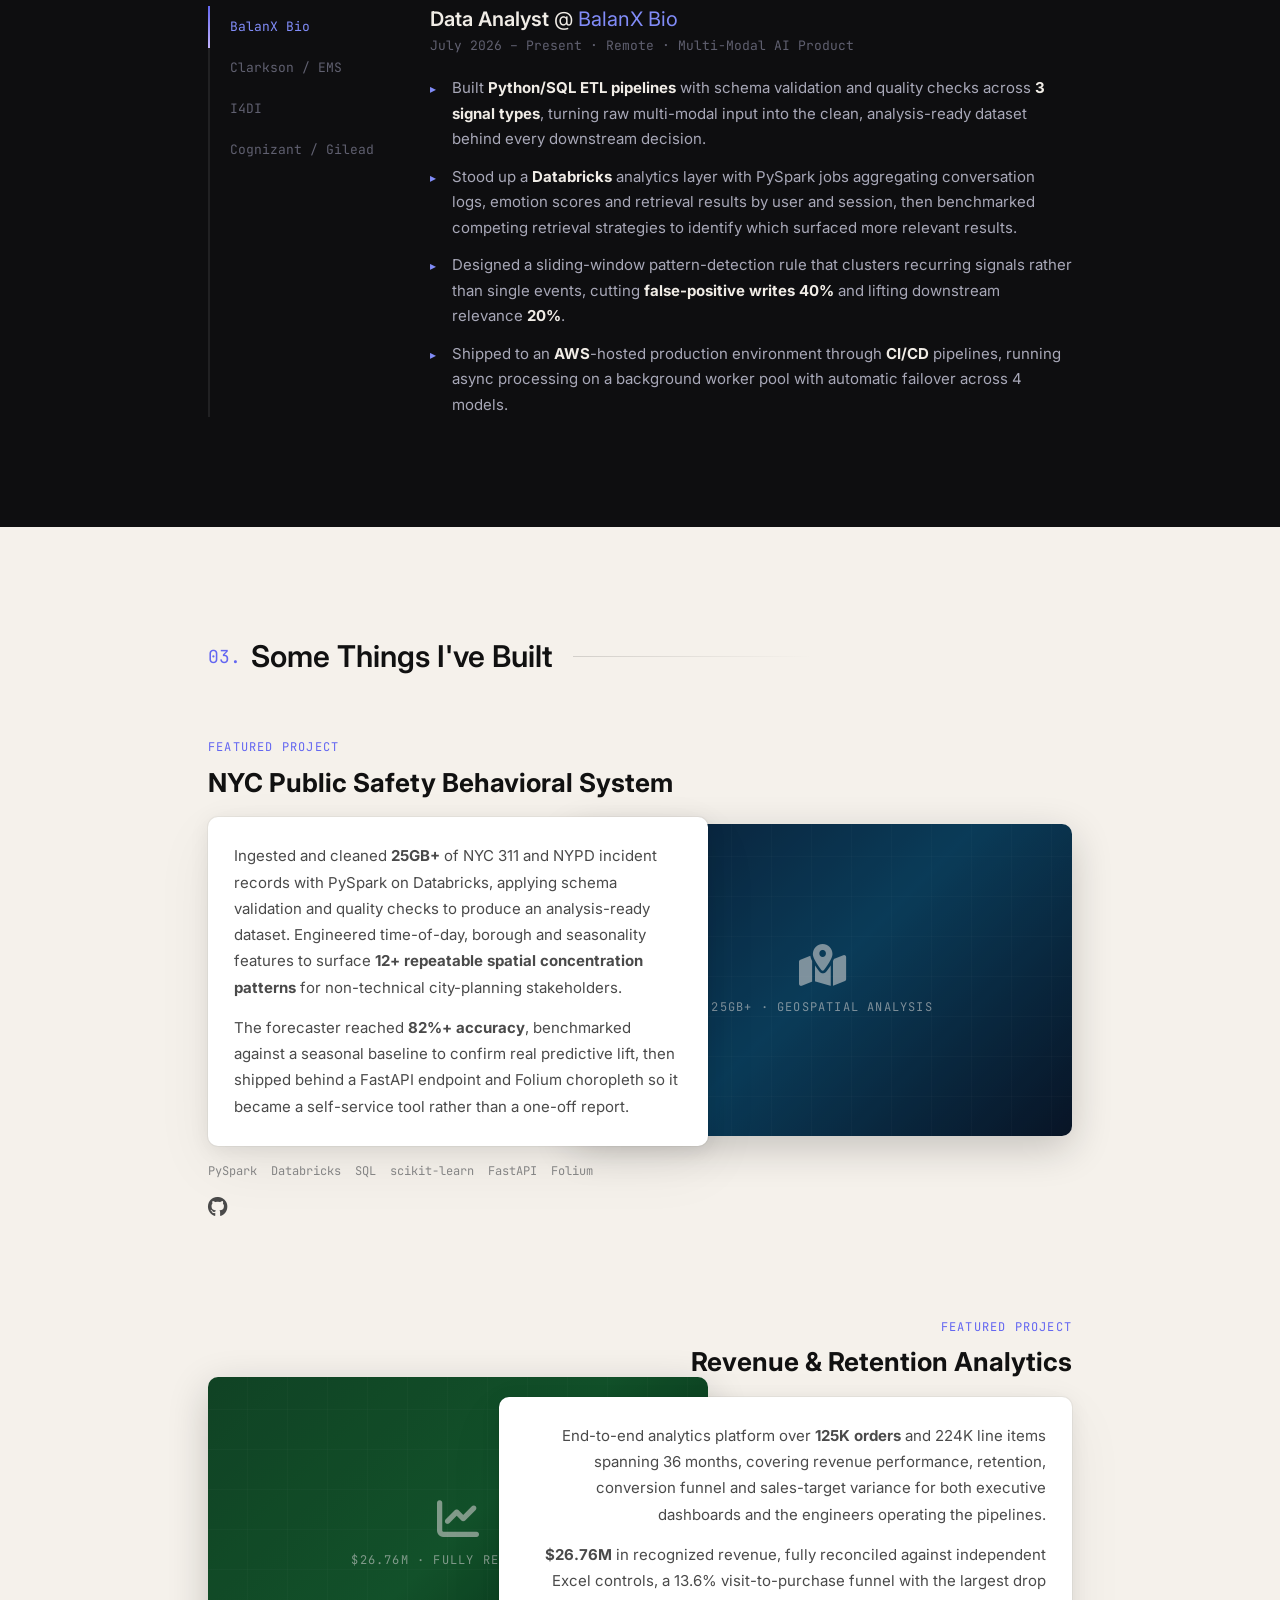
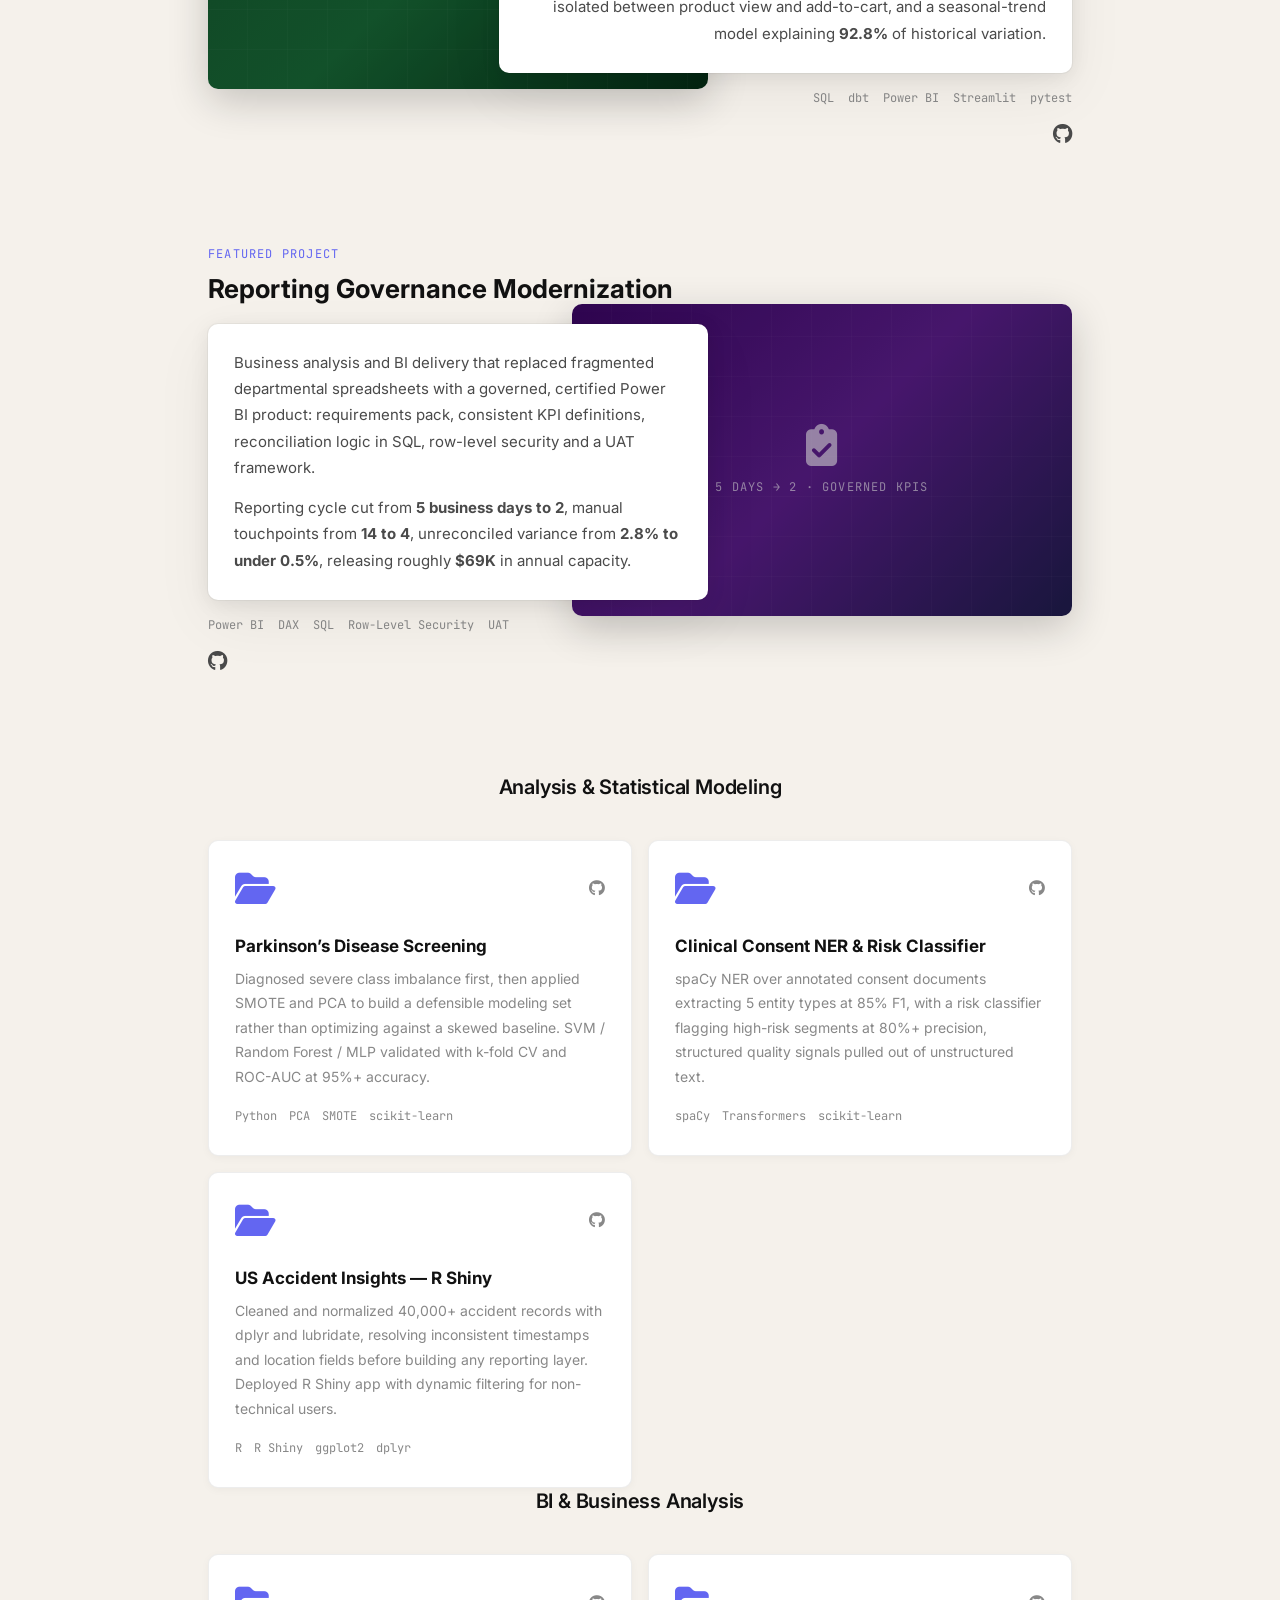
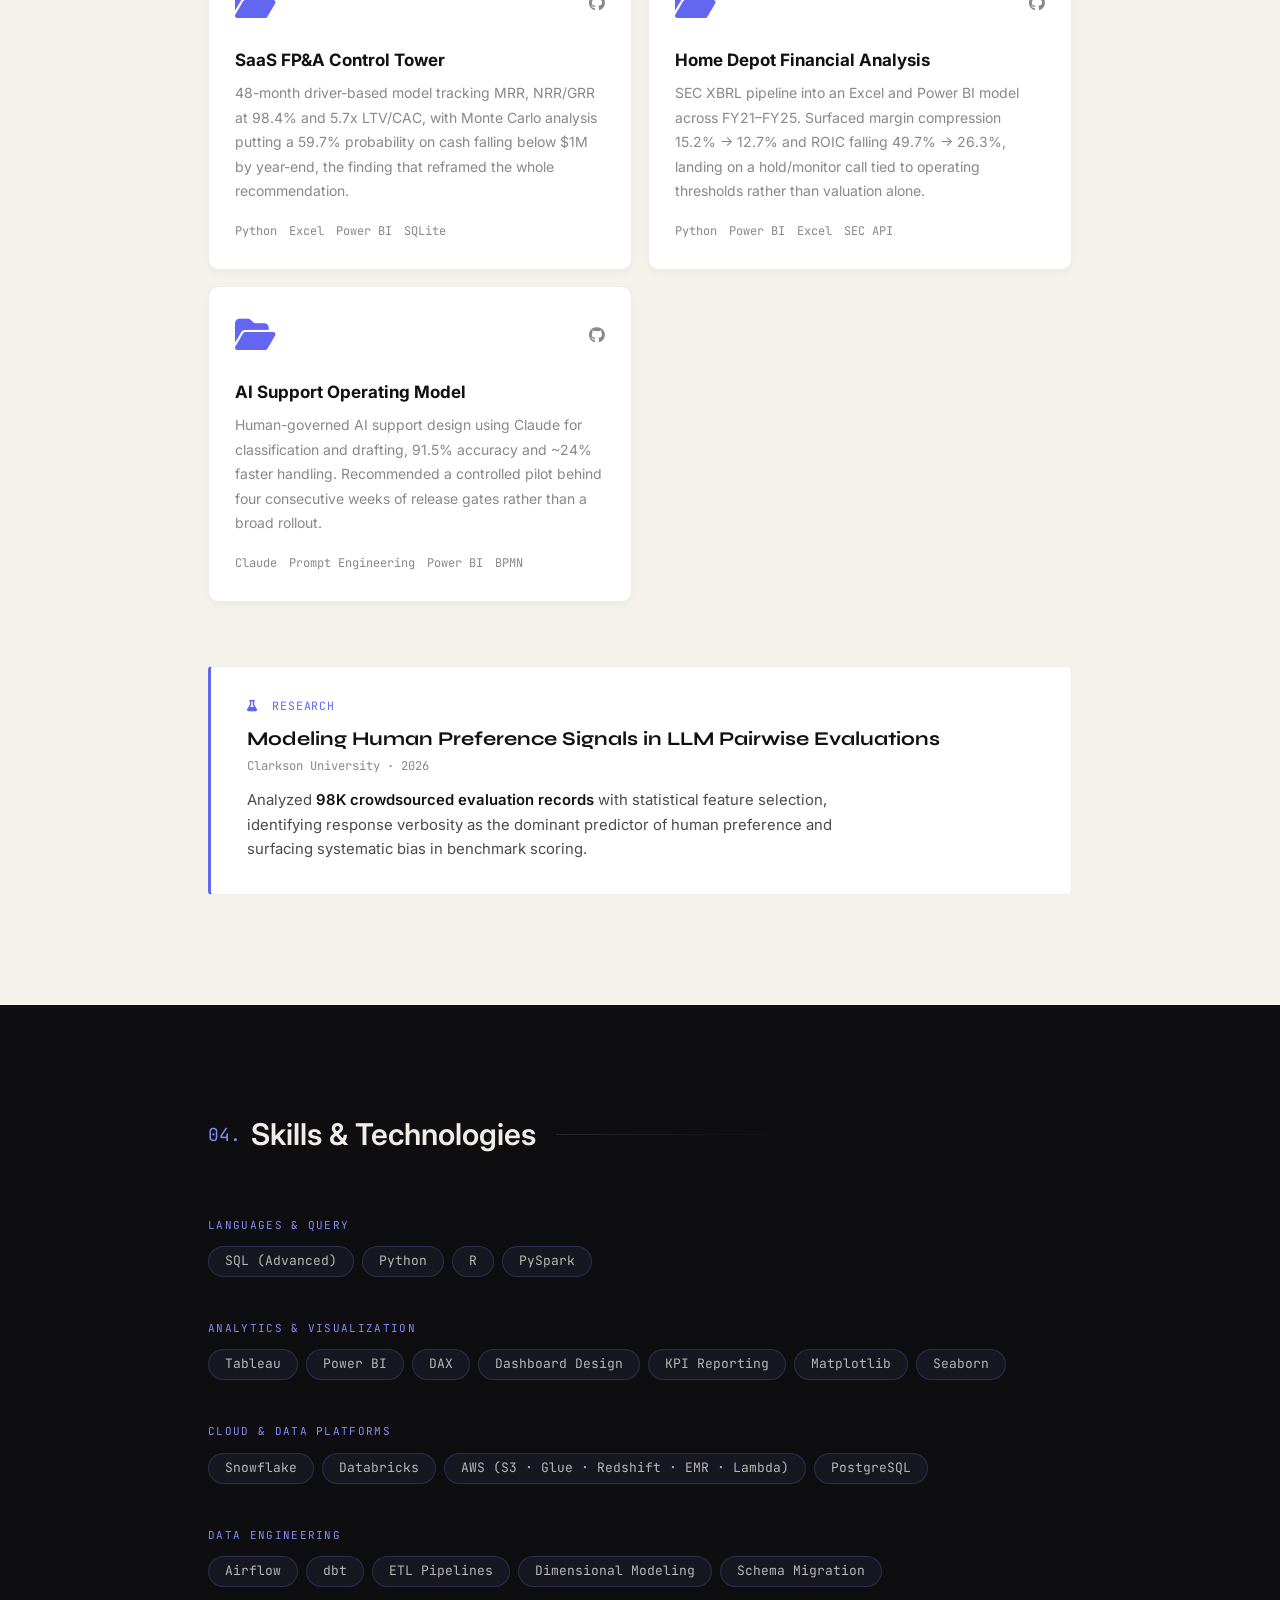
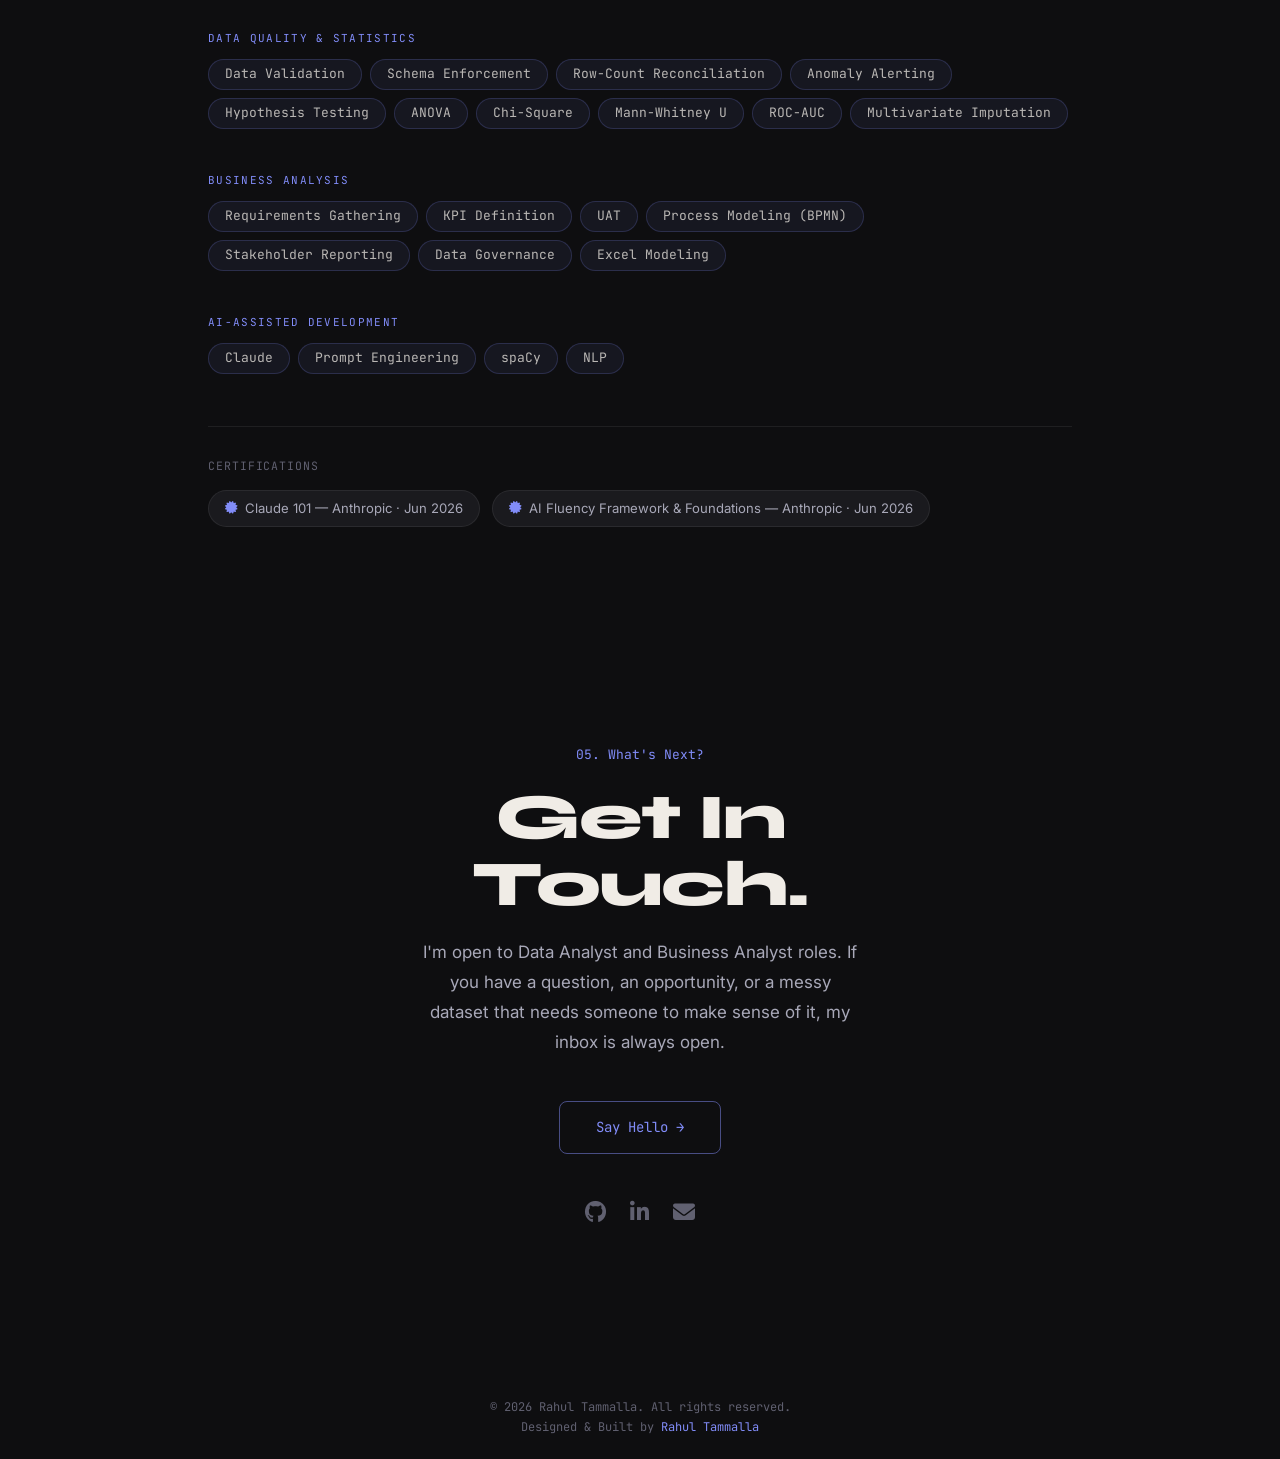
==== commit 2c6042f5: "Move DA/BA version to /da/ and enable AI resume - DA & BA portfolio now lives at /da/; root redirect" ====
--- a/index.html
+++ b/index.html
@@ -2,616 +2,12 @@
 <html lang="en">
 <head>
   <meta charset="UTF-8">
-  <meta name="viewport" content="width=device-width, initial-scale=1.0">
-  <meta name="description" content="Rahul Tammalla – Data Analyst delivering production SQL analysis, ETL pipelines, and stakeholder-facing Tableau/Power BI reporting on Snowflake, Databricks, and AWS.">
   <title>Rahul Tammalla</title>
-  <link rel="icon" type="image/png" href="assets/logo/NN2.png">
-  <link rel="preconnect" href="https://fonts.googleapis.com">
-  <link rel="preconnect" href="https://fonts.gstatic.com" crossorigin>
-  <link href="https://fonts.googleapis.com/css2?family=Syne:wght@700;800&family=Inter:wght@300;400;500;600&family=JetBrains+Mono:wght@400;500&display=swap" rel="stylesheet">
-  <link rel="stylesheet" href="https://cdnjs.cloudflare.com/ajax/libs/font-awesome/6.4.2/css/all.min.css">
-  <link rel="stylesheet" href="assets/css/style.css">
-  <script async src="https://www.googletagmanager.com/gtag/js?id=G-X3T2V9K1VE"></script>
-  <script>window.dataLayer=window.dataLayer||[];function gtag(){dataLayer.push(arguments);}gtag('js',new Date());gtag('config','G-X3T2V9K1VE');</script>
+  <meta http-equiv="refresh" content="0; url=da/">
+  <link rel="canonical" href="da/">
+  <script>location.replace('da/' + location.search + location.hash);</script>
 </head>
 <body>
-  <!-- Custom cursor (desktop only) -->
-  <div id="cursor-dot"  class="cursor-dot"></div>
-  <div id="cursor-ring" class="cursor-ring"></div>
-
-  <!-- ============================================================
-       NAVBAR
-  ============================================================ -->
-  <header class="nav" id="nav">
-    <nav class="nav-inner">
-      <a href="/" class="nav-logo">RT<span class="dot">.</span></a>
-      <ul class="nav-links">
-        <li><a href="#about"><span class="num">01.</span> About</a></li>
-        <li><a href="#experience"><span class="num">02.</span> Experience</a></li>
-        <li><a href="#work"><span class="num">03.</span> Work</a></li>
-        <li><a href="#contact"><span class="num">04.</span> Contact</a></li>
-      </ul>
-      <a href="assets/download/Rahul_Resume.pdf" class="btn-outline" download>Resume</a>
-      <button class="hamburger" id="hamburger" aria-label="Menu">
-        <i class="fa-solid fa-bars" id="hamIcon"></i>
-      </button>
-    </nav>
-  </header>
-
-  <!-- Mobile drawer -->
-  <div class="drawer" id="drawer">
-    <button class="drawer-close" id="drawerClose"><i class="fa-solid fa-xmark"></i></button>
-    <nav class="drawer-nav">
-      <ol>
-        <li><a href="#about" class="drawer-link"><span>01.</span> About</a></li>
-        <li><a href="#experience" class="drawer-link"><span>02.</span> Experience</a></li>
-        <li><a href="#work" class="drawer-link"><span>03.</span> Work</a></li>
-        <li><a href="#contact" class="drawer-link"><span>04.</span> Contact</a></li>
-      </ol>
-      <a href="assets/download/Rahul_Resume.pdf" class="btn-outline drawer-resume" download>Resume</a>
-    </nav>
-  </div>
-  <div class="drawer-overlay" id="drawerOverlay"></div>
-
-
-  <!-- ============================================================
-       SIDE RAILS (desktop only)
-  ============================================================ -->
-
-  <!-- Left rail: social icons + line -->
-  <div class="side-rail side-left">
-    <ul class="side-social">
-      <li><a href="https://github.com/rahul9908" target="_blank" rel="noopener" aria-label="GitHub"><i class="fa-brands fa-github"></i></a></li>
-      <li><a href="https://linkedin.com/in/tammalla-rahul" target="_blank" rel="noopener" aria-label="LinkedIn"><i class="fa-brands fa-linkedin-in"></i></a></li>
-      <li><a href="mailto:tammalr@clarkson.edu" aria-label="Email"><i class="fa-solid fa-envelope"></i></a></li>
-    </ul>
-  </div>
-
-  <!-- Right rail: rotated email + line -->
-  <div class="side-rail side-right">
-    <a href="mailto:tammalr@clarkson.edu" class="side-email">tammalr@clarkson.edu</a>
-  </div>
-
-
-  <!-- ============================================================
-       MAIN CONTENT
-  ============================================================ -->
-  <main>
-
-    <!-- ============================================================
-         HERO
-    ============================================================ -->
-    <section id="home" class="hero">
-      <div class="hero-inner">
-        <p class="hero-label fade-up" style="--delay:100ms">Hi, my name is</p>
-        <h1 class="hero-name fade-up" style="--delay:200ms">Rahul Tammalla.</h1>
-        <h2 class="hero-tagline fade-up" style="--delay:300ms">I build
-          <span class="role-rotator" aria-label="data pipelines, dashboards teams trust, analysis that ships, reliable data, decisions from data">
-            <span class="role-track">
-              <span>data people trust.</span>
-              <span>pipelines that hold.</span>
-              <span>dashboards that ship.</span>
-              <span>analysis that decides.</span>
-              <span>reporting at scale.</span>
-            </span>
-          </span>
-        </h2>
-        <p class="hero-desc fade-up" style="--delay:400ms">
-          <strong>Data Analyst</strong> with 4+ years in the IT industry turning messy, high-volume data into reporting that finance and operations teams actually run on — including a multi-year GxP-regulated engagement supporting <strong>Gilead Life Sciences</strong>. SQL, Python, Tableau/Power BI on Snowflake, Databricks and AWS.
-        </p>
-        <div class="hero-cta fade-up" style="--delay:500ms">
-          <a href="#work" class="btn-outline btn-magnetic">Check out my work &#8594;</a>
-        </div>
-        <!-- Scrolling role marquee -->
-        <div class="marquee-wrap fade-up" style="--delay:650ms" aria-hidden="true">
-          <div class="marquee-track">
-            <span>Data Analyst</span><span class="msep">/</span>
-            <span>SQL</span><span class="msep">/</span>
-            <span>Tableau</span><span class="msep">/</span>
-            <span>Power BI</span><span class="msep">/</span>
-            <span>Snowflake</span><span class="msep">/</span>
-            <span>Databricks</span><span class="msep">/</span>
-            <span>PySpark</span><span class="msep">/</span>
-            <span>Airflow</span><span class="msep">/</span>
-            <span>AWS</span><span class="msep">/</span>
-            <span>dbt</span><span class="msep">/</span>
-            <span>Data Analyst</span><span class="msep">/</span>
-            <span>SQL</span><span class="msep">/</span>
-            <span>Tableau</span><span class="msep">/</span>
-            <span>Power BI</span><span class="msep">/</span>
-            <span>Snowflake</span><span class="msep">/</span>
-            <span>Databricks</span><span class="msep">/</span>
-            <span>PySpark</span><span class="msep">/</span>
-            <span>Airflow</span><span class="msep">/</span>
-            <span>AWS</span><span class="msep">/</span>
-            <span>dbt</span><span class="msep">/</span>
-          </div>
-        </div>
-      </div>
-    </section>
-
-    <!-- STATS STRIP -->
-    <div class="stats-strip">
-      <div class="stats-inner">
-        <div class="stat">
-          <p class="stat-val"><span class="stat-num" data-target="20">0</span><span class="stat-suf">M+</span></p>
-          <p class="stat-label">records analyzed</p>
-        </div>
-        <div class="stat-div"></div>
-        <div class="stat">
-          <p class="stat-val"><span class="stat-num" data-target="5">0</span><span class="stat-suf">M+</span></p>
-          <p class="stat-label">daily records kept audit-ready</p>
-        </div>
-        <div class="stat-div"></div>
-        <div class="stat">
-          <p class="stat-val"><span class="stat-num" data-target="70">0</span><span class="stat-suf">%</span></p>
-          <p class="stat-label">pipeline reliability lift</p>
-        </div>
-        <div class="stat-div"></div>
-        <div class="stat">
-          <p class="stat-val"><span class="stat-num" data-target="4">0</span><span class="stat-suf">+yrs</span></p>
-          <p class="stat-label">in the IT industry</p>
-        </div>
-      </div>
-    </div>
-
-
-    <!-- ============================================================
-         ABOUT
-    ============================================================ -->
-    <section id="about" class="section section-light">
-      <div class="container">
-        <h2 class="section-heading reveal"><span class="section-num">01.</span> About Me</h2>
-        <div class="about-inner">
-          <div class="about-text reveal">
-            <p>I'm a Data Analyst with <strong>4+ years in the IT industry</strong>, most of it spent making enterprise data trustworthy enough to report on. At Cognizant I supported <strong>Gilead Life Sciences</strong> on a multi-year GxP-regulated analytics platform, keeping <strong>5M+ daily records</strong> audit-ready through automated validation, row-count reconciliation and anomaly alerting.</p>
-            <p>I work end to end: advanced SQL and dimensional modeling, Python/PySpark pipelines on Snowflake, Databricks and AWS, and the Tableau/Power BI layer that finance and operations teams actually open every morning. M.S. Applied Data Science, Clarkson University (GPA 3.8/4.0, Merit Scholar).</p>
-            <p>The part I care about most is the unglamorous part, catching an upstream break before it reaches a business consumer, and doing root-cause analysis on the pipeline failure that keeps coming back.</p>
-            <ul class="about-tech-list">
-              <li>SQL (Advanced)</li>
-              <li>Python / PySpark</li>
-              <li>Tableau / Power BI</li>
-              <li>Snowflake / Databricks</li>
-              <li>Airflow / dbt</li>
-              <li>AWS (S3 / Glue / Redshift)</li>
-            </ul>
-            <div class="about-chips">
-              <span><i class="fa-solid fa-location-dot"></i> Richmond, VA &middot; Local Candidate</span>
-              <span><i class="fa-solid fa-id-badge"></i> F-1 OPT</span>
-            </div>
-          </div>
-          <div class="about-img reveal">
-            <div class="img-wrapper">
-              <img src="assets/images/about/PROFILEphoto.png" alt="Rahul Tammalla">
-            </div>
-          </div>
-        </div>
-      </div>
-    </section>
-
-
-    <!-- ============================================================
-         WHAT I DO
-    ============================================================ -->
-    <section class="section section-dark build-section">
-      <div class="container">
-        <h2 class="section-heading reveal" style="color: var(--text-inv);">What I Do</h2>
-        <div class="build-grid">
-
-          <div class="build-card reveal">
-            <div class="build-icon"><i class="fa-solid fa-magnifying-glass-chart"></i></div>
-            <h3>SQL Analysis &amp; Reporting</h3>
-            <p>Advanced SQL against enterprise warehouses to answer the question actually being asked, then the dimensional model and field mapping that let the next person answer it without me. Hypothesis testing, ANOVA, Chi-Square and Mann-Whitney U when a difference needs to be real, not just visible.</p>
-          </div>
-
-          <div class="build-card reveal">
-            <div class="build-icon"><i class="fa-solid fa-chart-pie"></i></div>
-            <h3>Dashboards Stakeholders Trust</h3>
-            <p>Tableau and Power BI built for finance and operations teams, not for screenshots. Clear KPI definitions, drill-through that follows how people actually investigate, and numbers that reconcile against source so nobody opens a side spreadsheet to double-check.</p>
-          </div>
-
-          <div class="build-card reveal">
-            <div class="build-icon"><i class="fa-solid fa-diagram-project"></i></div>
-            <h3>ETL Pipelines &amp; Data Modeling</h3>
-            <p>Airflow, dbt and PySpark pipelines on Snowflake, Databricks and AWS. Incremental where it should be, with schema migration plans that keep downstream reporting stable when a source system changes underneath it.</p>
-          </div>
-
-          <div class="build-card reveal">
-            <div class="build-icon"><i class="fa-solid fa-shield-halved"></i></div>
-            <h3>Data Quality &amp; Root-Cause</h3>
-            <p>Schema enforcement, row-count reconciliation and anomaly alerting that catch upstream breaks before a business consumer sees them, plus the root-cause work on the failure that keeps recurring, so it stops recurring.</p>
-          </div>
-
-        </div>
-      </div>
-    </section>
-
-
-    <!-- ============================================================
-         EXPERIENCE
-    ============================================================ -->
-    <section id="experience" class="section section-dark">
-      <div class="container">
-        <h2 class="section-heading reveal"><span class="section-num">02.</span> Where I've Worked</h2>
-        <div class="exp-container reveal">
-          <div class="exp-tabs" role="tablist">
-            <button class="exp-tab active" data-tab="balanx" role="tab">BalanX Bio</button>
-            <button class="exp-tab" data-tab="clarkson" role="tab">Clarkson / EMS</button>
-            <button class="exp-tab" data-tab="i4di" role="tab">I4DI</button>
-            <button class="exp-tab" data-tab="cognizant" role="tab">Cognizant / Gilead</button>
-            <div class="tab-indicator"></div>
-          </div>
-          <div class="exp-panels">
-
-            <div class="exp-panel active" data-panel="balanx">
-              <h3 class="exp-title">Data Analyst <span class="exp-company">@ <a href="#" class="accent-link">BalanX Bio</a></span></h3>
-              <p class="exp-date">July 2026 &ndash; Present &middot; Remote &middot; Multi-Modal AI Product</p>
-              <ul class="exp-bullets">
-                <li>Built <strong>Python/SQL ETL pipelines</strong> with schema validation and quality checks across <strong>3 signal types</strong>, turning raw multi-modal input into the clean, analysis-ready dataset behind every downstream decision.</li>
-                <li>Stood up a <strong>Databricks</strong> analytics layer with PySpark jobs aggregating conversation logs, emotion scores and retrieval results by user and session, then benchmarked competing retrieval strategies to identify which surfaced more relevant results.</li>
-                <li>Designed a sliding-window pattern-detection rule that clusters recurring signals rather than single events, cutting <strong>false-positive writes 40%</strong> and lifting downstream relevance <strong>20%</strong>.</li>
-                <li>Shipped to an <strong>AWS</strong>-hosted production environment through <strong>CI/CD</strong> pipelines, running async processing on a background worker pool with automatic failover across 4 models.</li>
-              </ul>
-            </div>
-
-            <div class="exp-panel" data-panel="clarkson">
-              <h3 class="exp-title">Data Analyst Assistant <span class="exp-company">@ <a href="#" class="accent-link">Clarkson University</a></span></h3>
-              <p class="exp-date">January 2025 &ndash; June 2026 &middot; Client: St. Lawrence County EMS</p>
-              <ul class="exp-bullets">
-                <li>Analyzed <strong>20M+ NEMSIS emergency records</strong> with hypothesis testing, Chi-Square, ANOVA and Mann-Whitney U, engineering <strong>70+ features</strong> to surface <strong>15 statistically significant predictors</strong> of stroke-related 911 delays, projected to cut response times <strong>40%</strong>.</li>
-                <li>Built Python/SQL/PySpark pipelines resolving <strong>1M+ missing values</strong> via multivariate imputation to lift completeness to <strong>95%</strong>, feeding scikit-learn models that raised prediction accuracy <strong>20%</strong>.</li>
-                <li>Validated models via k-fold CV, <strong>ROC-AUC</strong> and confusion-matrix analysis, surfacing the 15 key predictors through <strong>PostgreSQL/Tableau</strong> dashboards as a stakeholder-facing dispatch risk-prioritization view.</li>
-                <li>Delivered feature development and QA testing for <strong>ERDPlus</strong>, building ER-diagram, relational-schema and auto-generated SQL script functionality used for downstream data delivery.</li>
-              </ul>
-            </div>
-
-            <div class="exp-panel" data-panel="i4di">
-              <h3 class="exp-title">Data Analyst <span class="exp-company">@ <a href="#" class="accent-link">I4DI</a></span></h3>
-              <p class="exp-date">May 2025 &ndash; August 2025 &middot; Washington, DC &middot; Research &amp; Program Analytics</p>
-              <ul class="exp-bullets">
-                <li>Cut <strong>data preparation time 43%</strong> by building Pandas/NumPy preprocessing pipelines that delivered clean, analysis-ready datasets with consistent quality across all KPI dashboards and stakeholder reports.</li>
-                <li>Automated survey-question generation from program-participant engagement data using structured prompting and <strong>JSON-schema validation</strong>, cutting manual survey-authoring effort <strong>90%</strong> for the analyst team.</li>
-                <li>Optimized embedding pipelines in PyTorch with batched inference across <strong>1K+ document chunks</strong>, cutting processing latency <strong>42%</strong> (5.1s &rarr; 2.9s) and lifting retrieval <strong>Precision@K 30%</strong>.</li>
-                <li>Built a document retrieval layer with <strong>FAISS</strong> semantic search and a real-time knowledge-base override, returning sub-second answers at <strong>95%+ accuracy</strong> for program managers and field teams.</li>
-              </ul>
-            </div>
-
-            <div class="exp-panel" data-panel="cognizant">
-              <h3 class="exp-title">Data Analyst <span class="exp-company">@ <a href="#" class="accent-link">Cognizant</a></span></h3>
-              <p class="exp-date">October 2021 &ndash; August 2024 &middot; Remote &middot; Client: Gilead Life Sciences</p>
-              <ul class="exp-bullets">
-                <li>Delivered <strong>5+ Tableau and Power BI dashboards</strong> integrating <strong>3+ source systems</strong> for finance and operations on a <strong>GxP-regulated</strong> enterprise analytics platform, surfacing real-time KPIs and cutting manual reporting effort <strong>30%</strong>.</li>
-                <li>Lifted <strong>pipeline reliability 70%</strong> and <strong>query performance 30%</strong> building Airflow/SQL ETL pipelines on Snowflake, Redshift, Databricks and AWS (S3, Glue, EMR, Lambda), keeping <strong>5M+ daily records</strong> analysis-ready.</li>
-                <li>Enforced data quality SLAs through automated validation checks, <strong>row-count reconciliation</strong> and anomaly alerting, catching upstream breaks before they reached business reporting consumers.</li>
-                <li>Designed dimensional data models and schema migration plans in <strong>dbt</strong> that standardized cross-team data delivery and kept downstream reporting stable through source-system changes.</li>
-                <li>Ran <strong>root-cause analysis</strong> on recurring pipeline failures across <strong>1M+ daily transactions</strong>, resolving defects that had been delaying 3 downstream reporting teams.</li>
-              </ul>
-            </div>
-
-          </div>
-        </div>
-      </div>
-    </section>
-
-
-    <!-- ============================================================
-         WORK / PROJECTS
-    ============================================================ -->
-    <section id="work" class="section section-light">
-      <div class="container">
-        <h2 class="section-heading reveal"><span class="section-num">03.</span> Some Things I've Built</h2>
-
-        <!-- Featured projects -->
-        <div class="featured-list">
-
-          <!-- Featured 1: NYC Public Safety -->
-          <div class="fp reveal">
-            <div class="fp-content">
-              <p class="fp-overline">Featured Project</p>
-              <h3 class="fp-title"><a href="https://github.com/rahul9908" target="_blank" rel="noopener">NYC Public Safety Behavioral System</a></h3>
-              <div class="fp-desc">
-                <p>Ingested and cleaned <strong>25GB+</strong> of NYC 311 and NYPD incident records with PySpark on Databricks, applying schema validation and quality checks to produce an analysis-ready dataset. Engineered time-of-day, borough and seasonality features to surface <strong>12+ repeatable spatial concentration patterns</strong> for non-technical city-planning stakeholders.</p>
-                <p>The forecaster reached <strong>82%+ accuracy</strong>, benchmarked against a seasonal baseline to confirm real predictive lift, then shipped behind a FastAPI endpoint and Folium choropleth so it became a self-service tool rather than a one-off report.</p>
-              </div>
-              <ul class="fp-tech">
-                <li>PySpark</li><li>Databricks</li><li>SQL</li><li>scikit-learn</li><li>FastAPI</li><li>Folium</li>
-              </ul>
-              <div class="fp-links">
-                <a href="https://github.com/rahul9908" target="_blank" rel="noopener" aria-label="GitHub"><i class="fa-brands fa-github"></i></a>
-              </div>
-            </div>
-            <div class="fp-image">
-              <a href="https://github.com/rahul9908" target="_blank" rel="noopener">
-                <div class="fp-img-placeholder" style="background: linear-gradient(135deg, #0c2340 0%, #0c4a6e 50%, #0a192f 100%);">
-                  <div class="fp-img-label">
-                    <i class="fa-solid fa-map-location-dot"></i>
-                    <span>25GB+ &middot; Geospatial Analysis</span>
-                  </div>
-                </div>
-              </a>
-            </div>
-          </div>
-
-          <!-- Featured 2: Customer Revenue & Retention (image left) -->
-          <div class="fp fp-reverse reveal">
-            <div class="fp-content">
-              <p class="fp-overline">Featured Project</p>
-              <h3 class="fp-title"><a href="https://github.com/rahul9908/customer-revenue-retention-analytics" target="_blank" rel="noopener">Revenue &amp; Retention Analytics</a></h3>
-              <div class="fp-desc">
-                <p>End-to-end analytics platform over <strong>125K orders</strong> and 224K line items spanning 36 months, covering revenue performance, retention, conversion funnel and sales-target variance for both executive dashboards and the engineers operating the pipelines.</p>
-                <p><strong>$26.76M</strong> in recognized revenue, fully reconciled against independent Excel controls, a 13.6% visit-to-purchase funnel with the largest drop isolated between product view and add-to-cart, and a seasonal-trend model explaining <strong>92.8%</strong> of historical variation.</p>
-              </div>
-              <ul class="fp-tech">
-                <li>SQL</li><li>dbt</li><li>Power BI</li><li>Streamlit</li><li>pytest</li>
-              </ul>
-              <div class="fp-links">
-                <a href="https://github.com/rahul9908/customer-revenue-retention-analytics" target="_blank" rel="noopener" aria-label="GitHub"><i class="fa-brands fa-github"></i></a>
-              </div>
-            </div>
-            <div class="fp-image">
-              <a href="https://github.com/rahul9908/customer-revenue-retention-analytics" target="_blank" rel="noopener">
-                <div class="fp-img-placeholder" style="background: linear-gradient(135deg, #14532d 0%, #166534 50%, #052e16 100%);">
-                  <div class="fp-img-label">
-                    <i class="fa-solid fa-chart-line"></i>
-                    <span>$26.76M &middot; Fully Reconciled</span>
-                  </div>
-                </div>
-              </a>
-            </div>
-          </div>
-
-          <!-- Featured 3: Lakehouse -->
-          <div class="fp reveal">
-            <div class="fp-content">
-              <p class="fp-overline">Featured Project</p>
-              <h3 class="fp-title"><a href="https://github.com/rahul9908/real-time-customer-analytics-lakehouse" target="_blank" rel="noopener">Customer Analytics Lakehouse</a></h3>
-              <div class="fp-desc">
-                <p>Medallion-architecture lakehouse ingesting customer, commerce and clickstream data through PySpark and Delta Lake into dbt models, orchestrated with Airflow and landing in a Power BI semantic model.</p>
-                <p>Built around the parts that decide whether a platform survives contact with production: source contracts, freshness gates and quarantine isolation that keep bad data away from consumers, <strong>SCD Type 2</strong> snapshots preserving full audit trails instead of overwriting history, plus distributed locking, idempotent operations and backfill support.</p>
-              </div>
-              <ul class="fp-tech">
-                <li>PySpark</li><li>Delta Lake</li><li>dbt</li><li>Airflow</li><li>Snowflake</li><li>Terraform</li>
-              </ul>
-              <div class="fp-links">
-                <a href="https://github.com/rahul9908/real-time-customer-analytics-lakehouse" target="_blank" rel="noopener" aria-label="GitHub"><i class="fa-brands fa-github"></i></a>
-              </div>
-            </div>
-            <div class="fp-image">
-              <a href="https://github.com/rahul9908/real-time-customer-analytics-lakehouse" target="_blank" rel="noopener">
-                <div class="fp-img-placeholder" style="background: linear-gradient(135deg, #1e293b 0%, #334155 50%, #0f172a 100%);">
-                  <div class="fp-img-label">
-                    <i class="fa-solid fa-layer-group"></i>
-                    <span>Medallion &middot; SCD Type 2</span>
-                  </div>
-                </div>
-              </a>
-            </div>
-          </div>
-
-        </div>
-
-        <!-- Analysis & statistics -->
-        <h3 class="other-heading reveal">Analysis &amp; Statistical Modeling</h3>
-        <div class="other-grid">
-
-          <div class="other-card reveal">
-            <div class="card-top">
-              <i class="fa-solid fa-folder-open card-folder"></i>
-              <div class="card-links">
-                <a href="https://github.com/rahul9908" target="_blank" rel="noopener" aria-label="GitHub"><i class="fa-brands fa-github"></i></a>
-              </div>
-            </div>
-            <h4 class="card-title">Parkinson&rsquo;s Disease Screening</h4>
-            <p class="card-desc">Diagnosed severe class imbalance first, then applied SMOTE and PCA to build a defensible modeling set rather than optimizing against a skewed baseline. SVM / Random Forest / MLP validated with k-fold CV and ROC-AUC at 95%+ accuracy.</p>
-            <ul class="card-tech"><li>Python</li><li>PCA</li><li>SMOTE</li><li>scikit-learn</li></ul>
-          </div>
-
-          <div class="other-card reveal">
-            <div class="card-top">
-              <i class="fa-solid fa-folder-open card-folder"></i>
-              <div class="card-links">
-                <a href="https://github.com/rahul9908/clinical-consent-NER-Project" target="_blank" rel="noopener" aria-label="GitHub"><i class="fa-brands fa-github"></i></a>
-              </div>
-            </div>
-            <h4 class="card-title">Clinical Consent NER &amp; Risk Classifier</h4>
-            <p class="card-desc">spaCy NER over annotated consent documents extracting 5 entity types at 85% F1, with a risk classifier flagging high-risk segments at 80%+ precision, structured quality signals pulled out of unstructured text.</p>
-            <ul class="card-tech"><li>spaCy</li><li>Transformers</li><li>scikit-learn</li></ul>
-          </div>
-
-          <div class="other-card reveal">
-            <div class="card-top">
-              <i class="fa-solid fa-folder-open card-folder"></i>
-              <div class="card-links">
-                <a href="https://github.com/rahul9908/US-Accident-Insights" target="_blank" rel="noopener" aria-label="GitHub"><i class="fa-brands fa-github"></i></a>
-              </div>
-            </div>
-            <h4 class="card-title">US Accident Insights &mdash; R Shiny</h4>
-            <p class="card-desc">Cleaned and normalized 40,000+ accident records with dplyr and lubridate, resolving inconsistent timestamps and location fields before building any reporting layer. Deployed R Shiny app with dynamic filtering for non-technical users.</p>
-            <ul class="card-tech"><li>R</li><li>R Shiny</li><li>ggplot2</li><li>dplyr</li></ul>
-          </div>
-
-          <div class="other-card reveal">
-            <div class="card-top">
-              <i class="fa-solid fa-folder-open card-folder"></i>
-              <div class="card-links">
-                <a href="https://github.com/rahul9908/hybrid-support-search" target="_blank" rel="noopener" aria-label="GitHub"><i class="fa-brands fa-github"></i></a>
-              </div>
-            </div>
-            <h4 class="card-title">Hybrid Retrieval Benchmark</h4>
-            <p class="card-desc">Benchmarked BM25 against dense embeddings and cross-encoder reranking. BM25 won at 0.725 nDCG@3 and I reported it that way rather than overselling the hybrid, with MLflow tracking and quality gates blocking degraded releases.</p>
-            <ul class="card-tech"><li>FAISS</li><li>MLflow</li><li>FastAPI</li><li>PostgreSQL</li></ul>
-          </div>
-
-        </div>
-
-        <!-- BI & business analysis -->
-        <h3 class="other-heading reveal">BI &amp; Business Analysis</h3>
-        <div class="other-grid">
-
-          <div class="other-card reveal">
-            <div class="card-top">
-              <i class="fa-solid fa-folder-open card-folder"></i>
-              <div class="card-links">
-                <a href="https://github.com/rahul9908/enterprise-reporting-governance-modernization" target="_blank" rel="noopener" aria-label="GitHub"><i class="fa-brands fa-github"></i></a>
-              </div>
-            </div>
-            <h4 class="card-title">Reporting Governance Modernization</h4>
-            <p class="card-desc">Replaced fragmented departmental spreadsheets with a governed, certified Power BI product. Reporting cycle 5 days &rarr; 2, manual touchpoints 14 &rarr; 4, unreconciled variance 2.8% &rarr; under 0.5%, releasing ~$69K in annual capacity.</p>
-            <ul class="card-tech"><li>Power BI</li><li>DAX</li><li>SQL</li><li>RLS</li></ul>
-          </div>
-
-          <div class="other-card reveal">
-            <div class="card-top">
-              <i class="fa-solid fa-folder-open card-folder"></i>
-              <div class="card-links">
-                <a href="https://github.com/rahul9908/saas-fpa-financial-model" target="_blank" rel="noopener" aria-label="GitHub"><i class="fa-brands fa-github"></i></a>
-              </div>
-            </div>
-            <h4 class="card-title">SaaS FP&amp;A Control Tower</h4>
-            <p class="card-desc">48-month driver-based model tracking MRR, NRR/GRR at 98.4% and 5.7x LTV/CAC, with Monte Carlo analysis putting a 59.7% probability on cash falling below $1M by year-end, the finding that reframed the whole recommendation.</p>
-            <ul class="card-tech"><li>Python</li><li>Excel</li><li>Power BI</li><li>SQLite</li></ul>
-          </div>
-
-          <div class="other-card reveal">
-            <div class="card-top">
-              <i class="fa-solid fa-folder-open card-folder"></i>
-              <div class="card-links">
-                <a href="https://github.com/rahul9908/home-depot-financial-performance-analytics" target="_blank" rel="noopener" aria-label="GitHub"><i class="fa-brands fa-github"></i></a>
-              </div>
-            </div>
-            <h4 class="card-title">Home Depot Financial Analysis</h4>
-            <p class="card-desc">SEC XBRL pipeline into an Excel and Power BI model across FY21&ndash;FY25. Surfaced margin compression 15.2% &rarr; 12.7% and ROIC falling 49.7% &rarr; 26.3%, landing on a hold/monitor call tied to operating thresholds rather than valuation alone.</p>
-            <ul class="card-tech"><li>Python</li><li>Power BI</li><li>Excel</li><li>SEC API</li></ul>
-          </div>
-
-          <div class="other-card reveal">
-            <div class="card-top">
-              <i class="fa-solid fa-folder-open card-folder"></i>
-              <div class="card-links">
-                <a href="https://github.com/rahul9908/ai-support-operating-model" target="_blank" rel="noopener" aria-label="GitHub"><i class="fa-brands fa-github"></i></a>
-              </div>
-            </div>
-            <h4 class="card-title">AI Support Operating Model</h4>
-            <p class="card-desc">Human-governed AI support design using Claude for classification and drafting, 91.5% accuracy and ~24% faster handling. Recommended a controlled pilot behind four consecutive weeks of release gates rather than a broad rollout.</p>
-            <ul class="card-tech"><li>Claude</li><li>Prompt Engineering</li><li>Power BI</li><li>BPMN</li></ul>
-          </div>
-
-        </div>
-
-        <!-- Research -->
-        <div class="research-note reveal">
-          <p class="research-label"><i class="fa-solid fa-flask"></i> Research</p>
-          <h4 class="research-title">Modeling Human Preference Signals in LLM Pairwise Evaluations</h4>
-          <p class="research-meta">Clarkson University &middot; 2026</p>
-          <p class="research-desc">Analyzed <strong>98K crowdsourced evaluation records</strong> with statistical feature selection, identifying response verbosity as the dominant predictor of human preference and surfacing systematic bias in benchmark scoring.</p>
-        </div>
-
-      </div>
-    </section>
-
-
-    <!-- ============================================================
-         SKILLS
-    ============================================================ -->
-    <section id="skills" class="section section-dark">
-      <div class="container">
-        <h2 class="section-heading reveal"><span class="section-num">04.</span> Skills &amp; Technologies</h2>
-        <div class="skills-block reveal">
-
-          <div class="skill-category">
-            <p class="skill-cat-label">Languages &amp; Query</p>
-            <div class="skill-tags">
-              <span>SQL (Advanced)</span><span>Python</span><span>R</span><span>PySpark</span>
-            </div>
-          </div>
-
-          <div class="skill-category">
-            <p class="skill-cat-label">Analytics &amp; Visualization</p>
-            <div class="skill-tags">
-              <span>Tableau</span><span>Power BI</span><span>DAX</span><span>Dashboard Design</span>
-              <span>KPI Reporting</span><span>Matplotlib</span><span>Seaborn</span>
-            </div>
-          </div>
-
-          <div class="skill-category">
-            <p class="skill-cat-label">Cloud &amp; Data Platforms</p>
-            <div class="skill-tags">
-              <span>Snowflake</span><span>Databricks</span><span>AWS (S3 &middot; Glue &middot; Redshift &middot; EMR &middot; Lambda)</span>
-              <span>PostgreSQL</span>
-            </div>
-          </div>
-
-          <div class="skill-category">
-            <p class="skill-cat-label">Data Engineering</p>
-            <div class="skill-tags">
-              <span>Airflow</span><span>dbt</span><span>ETL Pipelines</span>
-              <span>Dimensional Modeling</span><span>Schema Migration</span>
-            </div>
-          </div>
-
-          <div class="skill-category">
-            <p class="skill-cat-label">Data Quality &amp; Statistics</p>
-            <div class="skill-tags">
-              <span>Data Validation</span><span>Schema Enforcement</span><span>Row-Count Reconciliation</span>
-              <span>Anomaly Alerting</span><span>Hypothesis Testing</span><span>ANOVA</span>
-              <span>Chi-Square</span><span>Mann-Whitney U</span><span>ROC-AUC</span><span>Multivariate Imputation</span>
-            </div>
-          </div>
-
-          <div class="skill-category">
-            <p class="skill-cat-label">AI-Assisted Development</p>
-            <div class="skill-tags">
-              <span>Claude</span><span>Prompt Engineering</span><span>spaCy</span><span>NLP</span>
-            </div>
-          </div>
-
-        </div>
-
-        <!-- Certifications -->
-        <div class="certs-row reveal">
-          <p class="certs-label">Certifications</p>
-          <div class="certs-list">
-            <span class="cert-chip"><i class="fa-solid fa-certificate"></i> Claude 101 &mdash; Anthropic &middot; Jun 2026</span>
-            <span class="cert-chip"><i class="fa-solid fa-certificate"></i> AI Fluency Framework &amp; Foundations &mdash; Anthropic &middot; Jun 2026</span>
-          </div>
-        </div>
-
-      </div>
-    </section>
-
-
-    <!-- ============================================================
-         CONTACT
-    ============================================================ -->
-    <section id="contact" class="section section-dark contact-section">
-      <div class="container">
-        <div class="contact-inner reveal">
-          <p class="contact-overline">05. What's Next?</p>
-          <h2 class="contact-heading">Get In Touch.</h2>
-          <p class="contact-desc">I'm open to Data Analyst and Analytics Engineering roles. If you have a question, an opportunity, or a messy dataset that needs someone to make sense of it, my inbox is always open.</p>
-          <a href="mailto:tammalr@clarkson.edu" class="btn-outline btn-large">Say Hello &#8594;</a>
-          <div class="contact-links">
-            <a href="https://github.com/rahul9908" target="_blank" rel="noopener"><i class="fa-brands fa-github"></i></a>
-            <a href="https://linkedin.com/in/tammalla-rahul" target="_blank" rel="noopener"><i class="fa-brands fa-linkedin-in"></i></a>
-            <a href="mailto:tammalr@clarkson.edu"><i class="fa-solid fa-envelope"></i></a>
-          </div>
-        </div>
-      </div>
-    </section>
-
-  </main>
-
-
-  <!-- ============================================================
-       FOOTER
-  ============================================================ -->
-  <footer class="footer">
-    <div class="footer-inner">
-      <p>&copy; 2026 Rahul Tammalla. All rights reserved.</p>
-      <p>Designed &amp; Built by <a href="https://github.com/rahul9908" target="_blank" rel="noopener" class="accent-link">Rahul Tammalla</a></p>
-    </div>
-  </footer>
-
-  <script src="assets/js/main.js"></script>
+  <p><a href="da/">Continue to Rahul Tammalla's portfolio</a></p>
 </body>
 </html>
